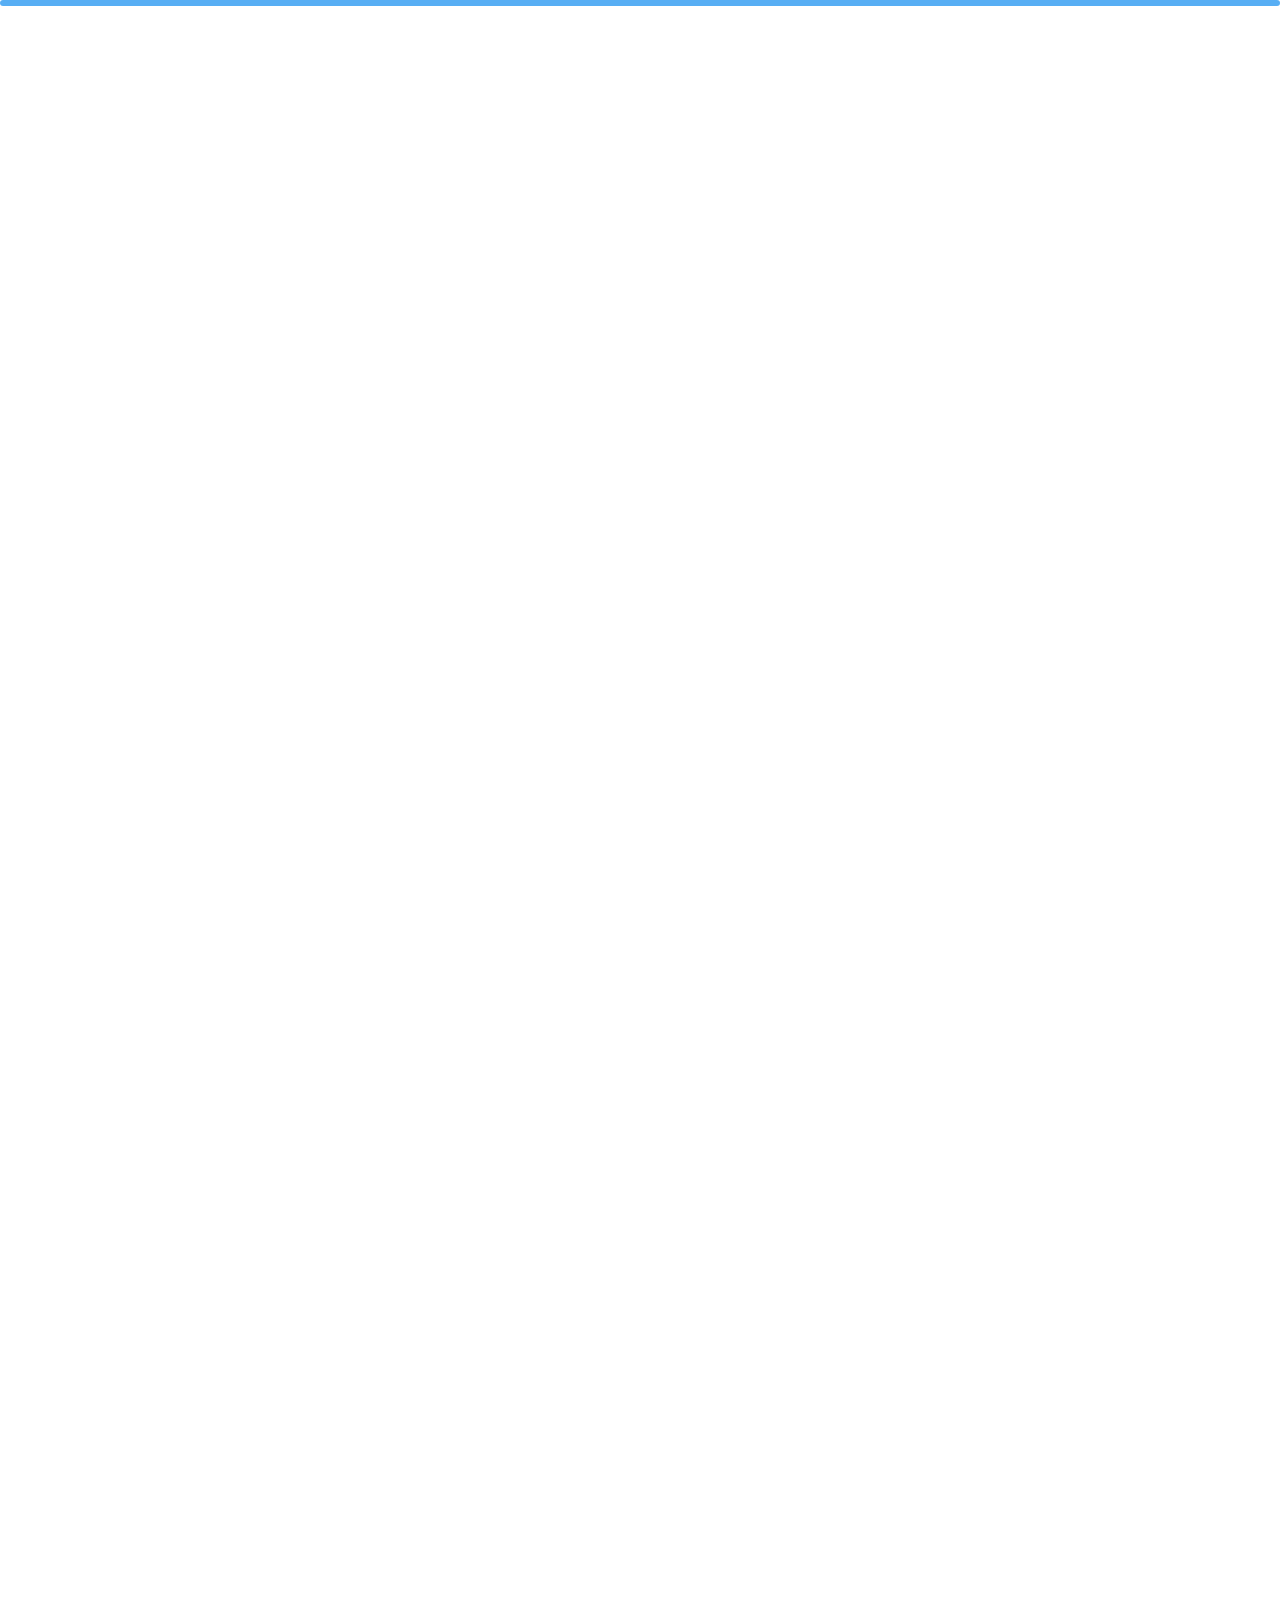
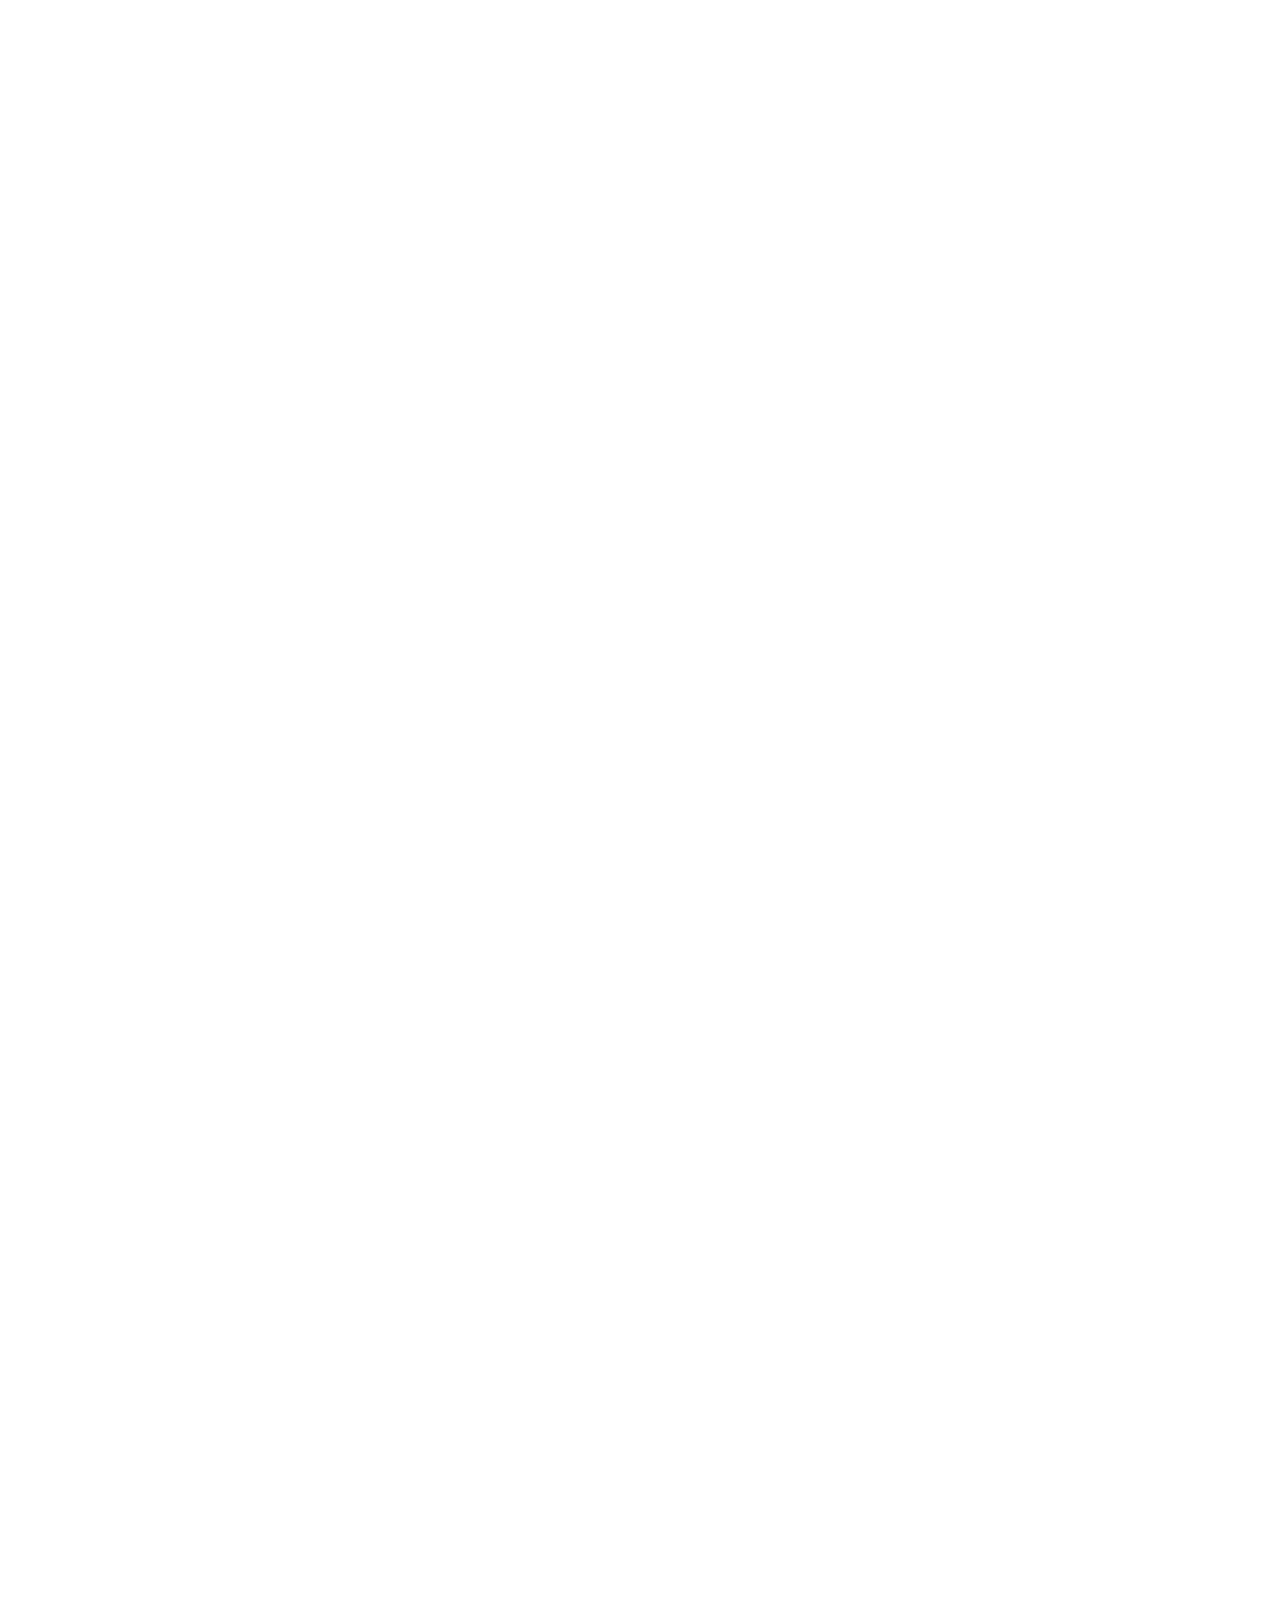
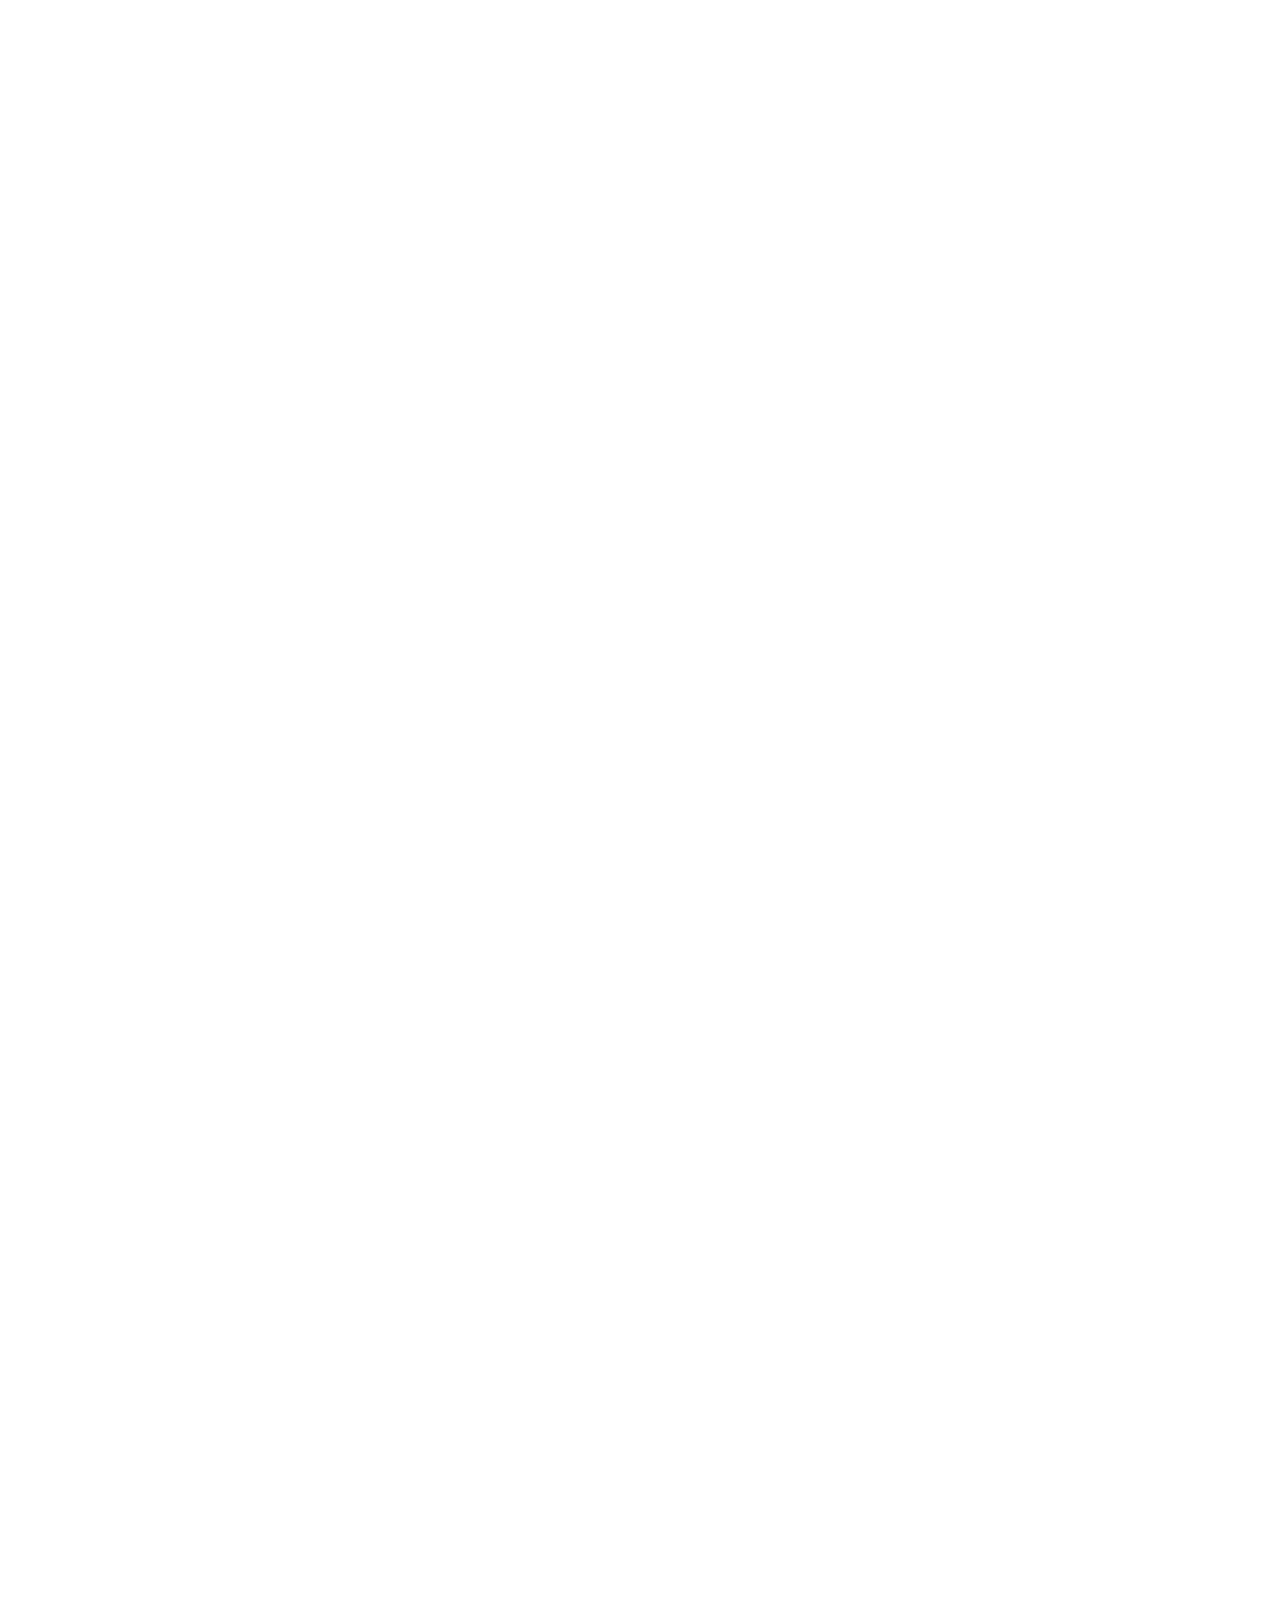
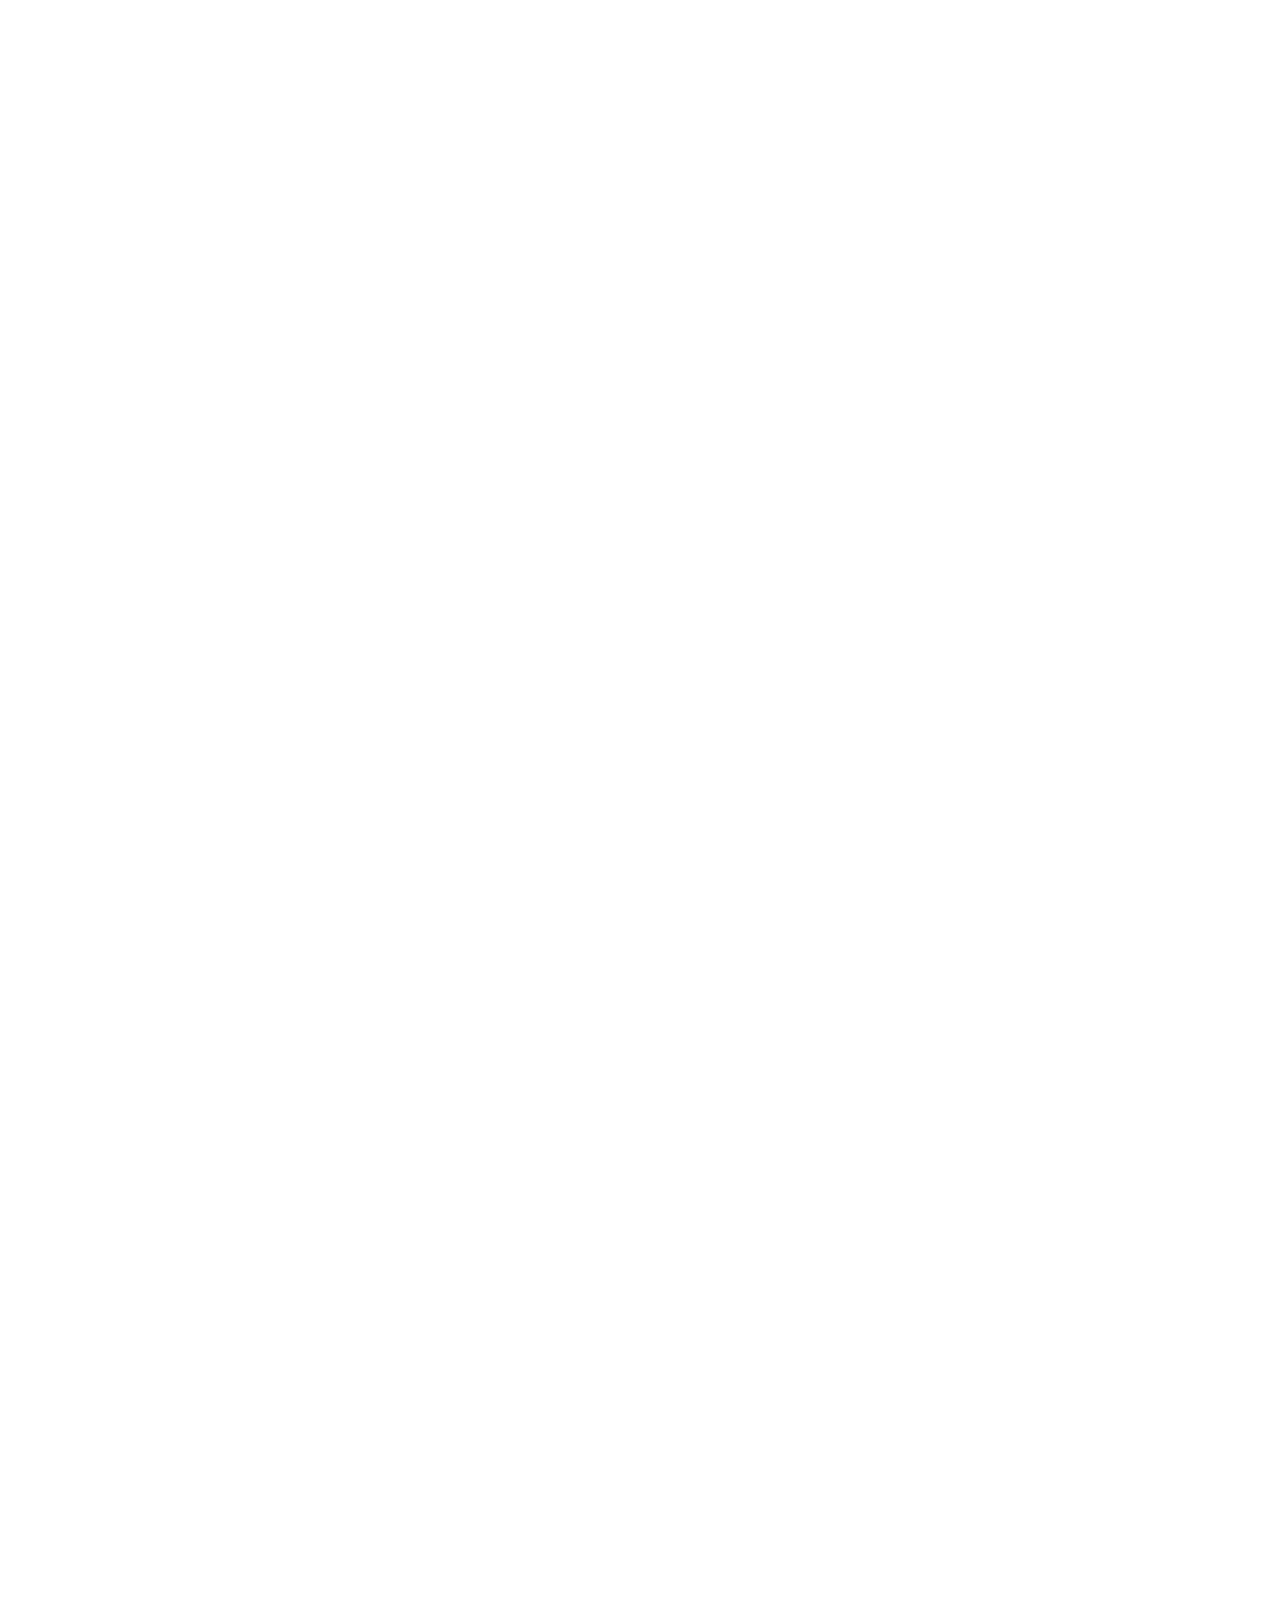
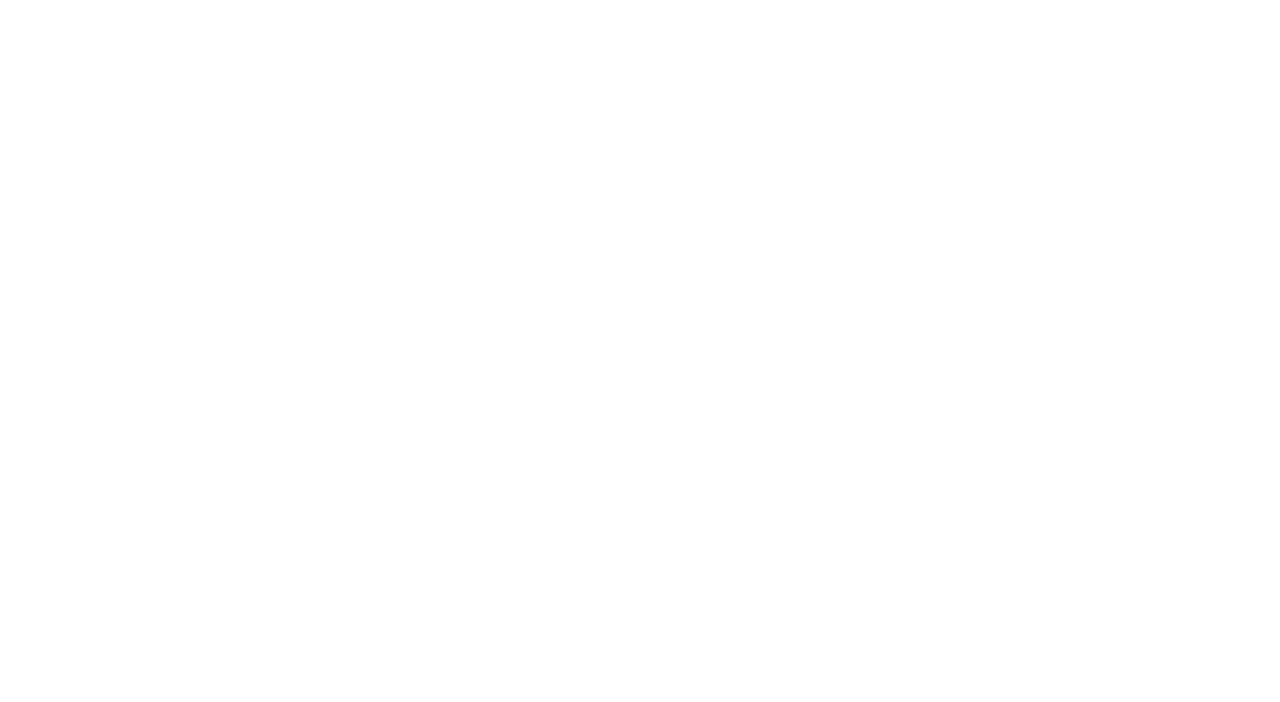
==== index.html @ 4a415828 "Add files via upload" ====
<!DOCTYPE html>
<!-- This site was created in Webflow. https://webflow.com -->
<!-- Last Published: Mon Mar 04 2024 16:14:46 GMT+0000 (Coordinated Universal Time) -->
<html data-wf-domain="website.webflow.io" data-wf-page="649b0710133835ce6dd935f1" data-wf-site="649af44cc894b19720c0cd2c" data-wf-status="1" lang="en">
    <head>
        <meta charset="utf-8"/>
        <title>Lectra Tech</title>
        <meta content="" name="description"/>
        <meta content="Lectra Tech" property="og:title"/>
        <meta content="" property="og:description"/>
        <meta content="" property="og:image"/>
        <meta content="Lectra Tech" property="twitter:title"/>
        <meta content="" property="twitter:description"/>
        <meta content="" property="twitter:image"/>
        <meta property="og:type" content="website"/>
        <meta content="summary_large_image" name="twitter:card"/>
        <meta content="width=device-width, initial-scale=1" name="viewport"/>
        <meta content="Webflow" name="generator"/>
        <link href="style.css" rel="stylesheet" type="text/css"/>
        <script type="text/javascript">
            !function(o, c) {
                var n = c.documentElement
                  , t = " w-mod-";
                n.className += t + "js",
                ("ontouchstart"in o || o.DocumentTouch && c instanceof DocumentTouch) && (n.className += t + "touch")
            }(window, document);
        </script>
        <link href="" rel="shortcut icon" type="image/x-icon"/>
        <link href="" rel="apple-touch-icon"/>
        <style>
            .w-webflow-badge {
                display: none !important;
            }
        </style>
        <script type="text/javascript">
            window.__WEBFLOW_CURRENCY_SETTINGS = {
                "currencyCode": "USD",
                "symbol": "$",
                "decimal": ".",
                "fractionDigits": 2,
                "group": ",",
                "template": "{{wf {\"path\":\"symbol\",\"type\":\"PlainText\"} }} {{wf {\"path\":\"amount\",\"type\":\"CommercePrice\"} }} {{wf {\"path\":\"currencyCode\",\"type\":\"PlainText\"} }}",
                "hideDecimalForWholeNumbers": false
            };
        </script>
    </head>
    <body>
        <div style="opacity:0" class="page-wrapper">
            <div data-w-id="3e4eae5f-c9fd-c051-dc9f-9317b4043bae" data-animation="default" data-collapse="medium" data-duration="400" data-easing="ease" data-easing2="ease" role="banner" class="header-wrapper header-top w-nav">
                <div class="container-default w-container">
                    <div class="header-top-wrapper">
                        <div class="flex-horizontal space-between gap-16px">
                            <div id="w-node-_1ff6c6bf-c8e7-199b-300e-6ebac521486a-b4043bae" class="header-contact-info">
                                <a href="mailto:jack@lectratech.co.uk" class="link color-neutral-600 center w-inline-block">
                                    <div class="inline-block mg-right-8px">
                                        <div class="handyman-icon-font color-accent-1"></div>
                                    </div>
                                    <div class="inline-block">jack@lectratech.co.uk</div>
                                </a>
                                <div class="color-neutral-600">
                                    <div class="inline-block mg-right-8px">
                                        <div class="line-rounded-icon font-size-20px color-accent-1"></div>
                                    </div>
                                    <div class="inline-block">34 Millwood Road, Hounslow, England, TW3 2HH</div>
                                </div>
                            </div>
                            <div id="w-node-_1ff6c6bf-c8e7-199b-300e-6ebac5214877-b4043bae" class="w-layout-hflex social-media-flex">
                                <a href="https://www.facebook.com/" target="_blank" class="social-icon-square w-inline-block">
                                    <div class="social-icon-font"></div>
                                </a>
                                <a href="https://www.instagram.com/" target="_blank" class="social-icon-square w-inline-block">
                                    <div class="social-icon-font"></div>
                                </a>
                               
                                <a href="https://www.youtube.com/" target="_blank" class="social-icon-square w-inline-block">
                                    <div class="social-icon-font"></div>
                                </a>
                            </div>
                        </div>
                    </div>
                    <div class="header-content-wrapper header-top">
                        <div class="header-left-side flex-growth-tablet">
                            <a href="/" class="header-logo-link w-nav-brand">
                                <img src="logo.png" alt="Logo - Handyman X Webflow Template" class="header-logo"/>
                            </a>
                            <nav role="navigation" class="header-nav-menu-wrapper w-nav-menu">
                                <ul role="list" class="header-nav-menu-list">
                                    <li class="header-nav-list-item">
                                        <a href="/" class="header-nav-link w-nav-link">Home</a>
                                    </li>
                                    <li class="header-nav-list-item">
                                        <a href="/about" class="header-nav-link w-nav-link">About</a>
                                    </li>
                                    <li class="header-nav-list-item">
                                        <a href="/services" class="header-nav-link w-nav-link">Services</a>
                                    </li>
                                    <li class="header-nav-list-item">
                                        
                                    </li>
                                    <li class="header-nav-list-item show-in-tablet header-btn">
                                        <a data-w-id="1ff6c6bf-c8e7-199b-300e-6ebac52148fa" href="/contact" class="btn-primary small width-100 w-button">
                                            Get a Quote<span class="line-rounded-icon link-icon-right"></span>
                                        </a>
                                    </li>
                                </ul>
                            </nav>
                            <div class="mg-left-auto-tablet">
                                <div class="mg-right-16px---tablet">
                                    
                                </div>
                            </div>
                        </div>
                        <div class="header-right-side">
                            <div class="hidden-on-tablet">
                                <a href="tel:(123)456-789" class="link color-secondary-1 text-bold w-inline-block">
                                    <div class="inline-block mg-right-8px text-regular">
                                        <div class="line-rounded-icon font-size-24px color-secondary-1"></div>
                                    </div>
                                    <div class="inline-block">
                                        <div>(123) 456 - 789</div>
                                    </div>
                                </a>
                            </div>
                            <div class="hamburger-menu-wrapper w-nav-button">
                                <div class="hamburger-menu-bar top"></div>
                                <div class="hamburger-menu-bar bottom"></div>
                            </div>
                            <div class="hidden-on-tablet">
                                <div class="mg-left-24px">
                                    <a data-w-id="1ff6c6bf-c8e7-199b-300e-6ebac5214947" href="/contact" class="btn-primary small w-button">
                                        Get a Quote<span class="line-rounded-icon link-icon-right"></span>
                                    </a>
                                </div>
                            </div>
                        </div>
                    </div>
                </div>
            </div>
            <section class="section hero v3">
                <div data-w-id="676ea4a6-ec91-297e-1589-e2e84c7a7417" style="opacity:0" class="inner---section big-size inner-section-home-v3">
                    <div class="w-layout-blockcontainer container-default w-container">
                        <div class="z-index-1">
                            <div class="w-layout-vflex flex-vertical">
                                <div class="inner-container _650px">
                                    <div class="inner-container _600px---tablet">
                                        <div class="inner-container _500px---mbl">
                                            <div class="inner-container _600px---tablet">
                                                <div class="inner-container _450px---mbl">
                                                    <div class="inner-container _350px---mbp">
                                                        <h1 class="display-1 color-neutral-100 mg-bottom-26px">Professional and quality services</h1>
                                                    </div>
                                                </div>
                                            </div>
                                            <div class="inner-container _590px _100-tablet">
                                                <p class="color-neutral-100 mg-bottom-40px">
                                                    Sed aliquam dictumst quisque eget non nisl in rhoncus. In a ipsum ut aliquam ac felis consequat. In sit diam porta laoreet. Amet id magna diam diam in egestas. Nulla sagittis <span class="text-no-wrap">pharetra id tristique.</span>
                                                </p>
                                            </div>
                                            <div data-w-id="55e7bd44-a403-0a72-3a1f-20da4bb2a5b2" style="-webkit-transform:translate3d(0, 10%, 0) scale3d(1, 1, 1) rotateX(0) rotateY(0) rotateZ(0) skew(0, 0);-moz-transform:translate3d(0, 10%, 0) scale3d(1, 1, 1) rotateX(0) rotateY(0) rotateZ(0) skew(0, 0);-ms-transform:translate3d(0, 10%, 0) scale3d(1, 1, 1) rotateX(0) rotateY(0) rotateZ(0) skew(0, 0);transform:translate3d(0, 10%, 0) scale3d(1, 1, 1) rotateX(0) rotateY(0) rotateZ(0) skew(0, 0);opacity:0" class="buttons-row">
                                                <a data-w-id="55e7bd44-a403-0a72-3a1f-20da4bb2a5b3" href="/contact" class="btn-primary button-row w-button">
                                                    Get a quote<span class="line-rounded-icon link-icon-right"></span>
                                                </a>
                                                <a href="/about" class="btn-secondary bg-white w-button">More about us</a>
                                            </div>
                                        </div>
                                    </div>
                                </div>
                            </div>
                        </div>
                    </div>
                    <div class="inner---bg-section">
                        <div data-w-id="676ea4a6-ec91-297e-1589-e2e84c7a7419" style="-webkit-transform:translate3d(0, 0, 0) scale3d(1.5, 1.5, 1.001) rotateX(0) rotateY(0) rotateZ(0) skew(0, 0);-moz-transform:translate3d(0, 0, 0) scale3d(1.5, 1.5, 1.001) rotateX(0) rotateY(0) rotateZ(0) skew(0, 0);-ms-transform:translate3d(0, 0, 0) scale3d(1.5, 1.5, 1.001) rotateX(0) rotateY(0) rotateZ(0) skew(0, 0);transform:translate3d(0, 0, 0) scale3d(1.5, 1.5, 1.001) rotateX(0) rotateY(0) rotateZ(0) skew(0, 0);transform-style:preserve-3d;opacity:0" class="position-relative _w-h-100">
                            <img src="https://cdn.prod.website-files.com/649af44cc894b19720c0cd2c/64a31a023010b55b404a3fec_bg-hero-home-v3-handyman-x-webflow-template.jpg" alt="Professional And Quality Services - Handyman X Webflow Template" sizes="(max-width: 1439px) 100vw, 1395px" srcset="https://assets-global.website-files.com/649af44cc894b19720c0cd2c/64a31a023010b55b404a3fec_bg-hero-home-v3-handyman-x-webflow-template-p-500.jpg 500w, https://assets-global.website-files.com/649af44cc894b19720c0cd2c/64a31a023010b55b404a3fec_bg-hero-home-v3-handyman-x-webflow-template-p-800.jpg 800w, https://assets-global.website-files.com/649af44cc894b19720c0cd2c/64a31a023010b55b404a3fec_bg-hero-home-v3-handyman-x-webflow-template-p-1080.jpg 1080w, https://assets-global.website-files.com/649af44cc894b19720c0cd2c/64a31a023010b55b404a3fec_bg-hero-home-v3-handyman-x-webflow-template-p-1600.jpg 1600w, https://assets-global.website-files.com/649af44cc894b19720c0cd2c/64a31a023010b55b404a3fec_bg-hero-home-v3-handyman-x-webflow-template.jpg 2788w" class="fit-cover _w-h-100"/>
                            <div class="inner---section-bg-shadow black v1"></div>
                        </div>
                    </div>
                </div>
                <div class="w-layout-blockcontainer container-default w-container">
                    <div class="pd-left-right-24px pd-left---right-0---tablet">
                        <div data-w-id="9c3d941f-73f0-2988-b2e3-f53740d06efb" style="opacity:0" class="card home-v3-stat-card">
                            <div class="w-layout-grid grid-4-columns hero-v3-stat">
                                <div id="w-node-d26e4499-71d1-69c0-73a8-4a9d5718ed99-6dd935f1" class="w-layout-vflex flex-vertical center text-center">
                                    <div class="display-3 mg-bottom-4px">800</div>
                                    <div class="text-200">Satisfied Customer</div>
                                </div>
                                <div id="w-node-_8f583878-7e22-1a0c-91cf-81e538b69399-6dd935f1" class="w-layout-vflex flex-vertical center text-center">
                                    <div class="display-3 mg-bottom-4px">1.2 K</div>
                                    <div class="text-200">Completed Projects</div>
                                </div>
                                <div id="w-node-_01fb06e5-a053-3816-5816-2a066f0ed72f-6dd935f1" class="w-layout-vflex flex-vertical center text-center">
                                    <div class="display-3 mg-bottom-4px">1.4 K</div>
                                    <div class="text-200">Happy customers</div>
                                </div>
                                <div id="w-node-_9ee1fa79-79df-4df0-dfb9-d89749050351-6dd935f1" class="w-layout-vflex flex-vertical center text-center">
                                    <div class="display-3 mg-bottom-4px">800</div>
                                    <div class="text-200">Completed Projects</div>
                                </div>
                            </div>
                        </div>
                    </div>
                </div>
            </section>
            <section class="section pd-bottom-0px">
                <div class="w-layout-blockcontainer container-default w-container">
                    <div>
                        <div data-w-id="eca40ed5-d3f5-77ca-21b1-17170f02b4d8" style="-webkit-transform:translate3d(0, 10%, 0) scale3d(1, 1, 1) rotateX(0) rotateY(0) rotateZ(0) skew(0, 0);-moz-transform:translate3d(0, 10%, 0) scale3d(1, 1, 1) rotateX(0) rotateY(0) rotateZ(0) skew(0, 0);-ms-transform:translate3d(0, 10%, 0) scale3d(1, 1, 1) rotateX(0) rotateY(0) rotateZ(0) skew(0, 0);transform:translate3d(0, 10%, 0) scale3d(1, 1, 1) rotateX(0) rotateY(0) rotateZ(0) skew(0, 0);opacity:0" class="mg-bottom-32px mg-bottom-32px---mbl">
                            <div class="w-layout-hflex flex-horizontal space-between center---tablet">
                                <div class="inner-container _490px">
                                    <div class="inner-container _400px---mbl">
                                        <div class="mg-bottom-8px">
                                            <div class="badge-primary light small bold">About</div>
                                        </div>
                                        <h2 class="heading-h2-size extra-bold mg-bottom-0">
                                            We’ve been working in the industry for <span class="text-no-wrap">20 years</span>
                                        </h2>
                                    </div>
                                </div>
                                <a data-w-id="2f2349de-ef19-4024-af07-6c0770ab8e11" href="/about" class="btn-secondary align-self-bottom center---tablet w-button">
                                    About us<span class="line-rounded-icon link-icon-right"></span>
                                </a>
                            </div>
                        </div>
                        <div id="w-node-_2dcc60f8-8d7e-ac7c-3148-535f0de71c95-6dd935f1" class="w-layout-layout grid-gallery wf-layout-layout">
                            <div id="w-node-_2dcc60f8-8d7e-ac7c-3148-535f0de71c96-6dd935f1" class="w-layout-cell">
                                <div data-w-id="dd29b2c4-53e7-b8a7-e651-f53b8088bec7" style="-webkit-transform:translate3d(0, 10%, 0) scale3d(1, 1, 1) rotateX(0) rotateY(0) rotateZ(0) skew(0, 0);-moz-transform:translate3d(0, 10%, 0) scale3d(1, 1, 1) rotateX(0) rotateY(0) rotateZ(0) skew(0, 0);-ms-transform:translate3d(0, 10%, 0) scale3d(1, 1, 1) rotateX(0) rotateY(0) rotateZ(0) skew(0, 0);transform:translate3d(0, 10%, 0) scale3d(1, 1, 1) rotateX(0) rotateY(0) rotateZ(0) skew(0, 0);opacity:0" class="figure _w-h-100">
                                    <img src="https://cdn.prod.website-files.com/649af44cc894b19720c0cd2c/64a3245016d66278ef3844d6_about-gallery-photo-one-handyman-x-webflow-template.jpg" alt="About Gallery Photo One - Handyman X Webflow Template" sizes="(max-width: 479px) 92vw, (max-width: 767px) 94vw, (max-width: 1439px) 95vw, 1220px" srcset="https://assets-global.website-files.com/649af44cc894b19720c0cd2c/64a3245016d66278ef3844d6_about-gallery-photo-one-handyman-x-webflow-template-p-500.jpg 500w, https://assets-global.website-files.com/649af44cc894b19720c0cd2c/64a3245016d66278ef3844d6_about-gallery-photo-one-handyman-x-webflow-template.jpg 768w" class="fit-cover _w-h-100"/>
                                </div>
                            </div>
                            <div id="w-node-_2dcc60f8-8d7e-ac7c-3148-535f0de71c97-6dd935f1" class="w-layout-cell">
                                <div data-w-id="fc7cd7f2-fadf-71e3-c52f-8980353947f1" style="-webkit-transform:translate3d(0, 10%, 0) scale3d(1, 1, 1) rotateX(0) rotateY(0) rotateZ(0) skew(0, 0);-moz-transform:translate3d(0, 10%, 0) scale3d(1, 1, 1) rotateX(0) rotateY(0) rotateZ(0) skew(0, 0);-ms-transform:translate3d(0, 10%, 0) scale3d(1, 1, 1) rotateX(0) rotateY(0) rotateZ(0) skew(0, 0);transform:translate3d(0, 10%, 0) scale3d(1, 1, 1) rotateX(0) rotateY(0) rotateZ(0) skew(0, 0);opacity:0" class="figure _w-h-100">
                                    <img src="https://cdn.prod.website-files.com/649af44cc894b19720c0cd2c/64a3244eec34da877fe8c6a0_about-gallery-photo-two-handyman-x-webflow-template.jpg" alt="About Gallery Photo Two - Handyman X Webflow Template" sizes="(max-width: 479px) 92vw, (max-width: 767px) 94vw, (max-width: 1439px) 95vw, 1220px" srcset="https://assets-global.website-files.com/649af44cc894b19720c0cd2c/64a3244eec34da877fe8c6a0_about-gallery-photo-two-handyman-x-webflow-template-p-500.jpg 500w, https://assets-global.website-files.com/649af44cc894b19720c0cd2c/64a3244eec34da877fe8c6a0_about-gallery-photo-two-handyman-x-webflow-template.jpg 764w" class="fit-cover _w-h-100"/>
                                </div>
                            </div>
                            <div id="w-node-_43f400a6-dbf0-4112-399a-9bd4bfdc4f0c-6dd935f1" class="w-layout-cell">
                                <div data-w-id="728aad0b-ba39-6b7a-9992-14ccd3e8bbc3" style="-webkit-transform:translate3d(0, 10%, 0) scale3d(1, 1, 1) rotateX(0) rotateY(0) rotateZ(0) skew(0, 0);-moz-transform:translate3d(0, 10%, 0) scale3d(1, 1, 1) rotateX(0) rotateY(0) rotateZ(0) skew(0, 0);-ms-transform:translate3d(0, 10%, 0) scale3d(1, 1, 1) rotateX(0) rotateY(0) rotateZ(0) skew(0, 0);transform:translate3d(0, 10%, 0) scale3d(1, 1, 1) rotateX(0) rotateY(0) rotateZ(0) skew(0, 0);opacity:0" class="figure _w-h-100">
                                    <img src="https://cdn.prod.website-files.com/649af44cc894b19720c0cd2c/64a3244d20b5be3fa2c4afa6_about-gallery-photo-three-handyman-x-webflow-template.jpg" alt="About Gallery Photo Three - Handyman X Webflow Template" sizes="(max-width: 479px) 92vw, (max-width: 767px) 94vw, (max-width: 1439px) 95vw, 1220px" srcset="https://assets-global.website-files.com/649af44cc894b19720c0cd2c/64a3244d20b5be3fa2c4afa6_about-gallery-photo-three-handyman-x-webflow-template-p-500.jpg 500w, https://assets-global.website-files.com/649af44cc894b19720c0cd2c/64a3244d20b5be3fa2c4afa6_about-gallery-photo-three-handyman-x-webflow-template.jpg 764w" class="fit-cover _w-h-100"/>
                                </div>
                            </div>
                            <div id="w-node-_3d081ca7-9bb4-869e-4ac9-f77e5f8aaa23-6dd935f1" class="w-layout-cell">
                                <div data-w-id="5654d255-1116-60a4-aa53-d4b06d5cc52f" style="-webkit-transform:translate3d(0, 10%, 0) scale3d(1, 1, 1) rotateX(0) rotateY(0) rotateZ(0) skew(0, 0);-moz-transform:translate3d(0, 10%, 0) scale3d(1, 1, 1) rotateX(0) rotateY(0) rotateZ(0) skew(0, 0);-ms-transform:translate3d(0, 10%, 0) scale3d(1, 1, 1) rotateX(0) rotateY(0) rotateZ(0) skew(0, 0);transform:translate3d(0, 10%, 0) scale3d(1, 1, 1) rotateX(0) rotateY(0) rotateZ(0) skew(0, 0);opacity:0" class="figure _w-h-100">
                                    <img src="https://cdn.prod.website-files.com/649af44cc894b19720c0cd2c/64a3244ec3db4817b70a3667_about-gallery-photo-four-handyman-x-webflow-template.jpg" alt="About Gallery Photo Four - Handyman X Webflow Template" sizes="(max-width: 479px) 92vw, (max-width: 767px) 94vw, (max-width: 1439px) 95vw, 1220px" srcset="https://assets-global.website-files.com/649af44cc894b19720c0cd2c/64a3244ec3db4817b70a3667_about-gallery-photo-four-handyman-x-webflow-template-p-500.jpg 500w, https://assets-global.website-files.com/649af44cc894b19720c0cd2c/64a3244ec3db4817b70a3667_about-gallery-photo-four-handyman-x-webflow-template-p-800.jpg 800w, https://assets-global.website-files.com/649af44cc894b19720c0cd2c/64a3244ec3db4817b70a3667_about-gallery-photo-four-handyman-x-webflow-template-p-1080.jpg 1080w, https://assets-global.website-files.com/649af44cc894b19720c0cd2c/64a3244ec3db4817b70a3667_about-gallery-photo-four-handyman-x-webflow-template.jpg 1588w" class="fit-cover _w-h-100"/>
                                </div>
                            </div>
                        </div>
                    </div>
                </div>
            </section>
            <section class="section overflow-hidden">
                <div class="w-layout-blockcontainer container-default w-container">
                    <div class="z-index-1">
                        <div data-w-id="182455e5-31dc-27f3-c888-92f8ad1d4f1a" style="-webkit-transform:translate3d(0, 10%, 0) scale3d(1, 1, 1) rotateX(0) rotateY(0) rotateZ(0) skew(0, 0);-moz-transform:translate3d(0, 10%, 0) scale3d(1, 1, 1) rotateX(0) rotateY(0) rotateZ(0) skew(0, 0);-ms-transform:translate3d(0, 10%, 0) scale3d(1, 1, 1) rotateX(0) rotateY(0) rotateZ(0) skew(0, 0);transform:translate3d(0, 10%, 0) scale3d(1, 1, 1) rotateX(0) rotateY(0) rotateZ(0) skew(0, 0);opacity:0" class="mg-bottom-26px mg-bottom-26px---mbl">
                            <div>
                                <div class="w-layout-hflex flex-horizontal space-between center---tablet">
                                    <div class="inner-container _554px">
                                        <div class="inner-container _500px---tablet">
                                            <div class="inner-container _400px---mbl center">
                                                <div class="inner-container _350px---mbl center">
                                                    <div class="mg-bottom-8px">
                                                        <div class="badge-primary light small bold">Our process</div>
                                                    </div>
                                                    <h2 class="heading-h2-size extra-bold mg-bottom-0">
                                                        Our process is as simple as just picking <span class="text-no-wrap">the phone</span>
                                                    </h2>
                                                </div>
                                            </div>
                                        </div>
                                    </div>
                                    <a data-w-id="14245612-324b-d2a9-2e46-999ec146b263" href="/contact-pages/contact-v1" class="btn-primary align-self-bottom center---tablet w-button">
                                        Get a quote<span class="line-rounded-icon link-icon-right"></span>
                                    </a>
                                </div>
                            </div>
                        </div>
                    </div>
                </div>
                <div class="position-relative">
                    <div class="w-layout-blockcontainer container-default z-index-1 w-container">
                        <div>
                            <div data-w-id="71bd65d7-6720-f28c-1d67-1826d7f5ae80" style="-webkit-transform:translate3d(0, 10%, 0) scale3d(1, 1, 1) rotateX(0) rotateY(0) rotateZ(0) skew(0, 0);-moz-transform:translate3d(0, 10%, 0) scale3d(1, 1, 1) rotateX(0) rotateY(0) rotateZ(0) skew(0, 0);-ms-transform:translate3d(0, 10%, 0) scale3d(1, 1, 1) rotateX(0) rotateY(0) rotateZ(0) skew(0, 0);transform:translate3d(0, 10%, 0) scale3d(1, 1, 1) rotateX(0) rotateY(0) rotateZ(0) skew(0, 0);opacity:0" class="w-layout-grid grid-3-columns">
                                <div id="w-node-_54f59ad7-80d2-3c6f-d68a-9f0e0e24a11a-6dd935f1" class="card icon-top-card-v2">
                                    <div class="pd-36px---34px">
                                        <div class="mg-bottom-24px">
                                            <img src="https://cdn.prod.website-files.com/649af44cc894b19720c0cd2c/64a327c51ca1779b065b64b1_get-in-touch-icon-handyman-x-webflow-template.svg" alt="Get In Touch Icon - Handyman X Webflow Template" class="image-size _86px"/>
                                        </div>
                                        <h3 class="heading-h3-size mg-bottom-4px">
                                            Get in touch <span class="text-no-wrap">with us</span>
                                        </h3>
                                        <div class="inner-container _500px---tablet center">
                                            <p class="mg-bottom-0">
                                                Proin et convallis tincidunt tincidunt. Viverra ut ullamcorp faucibus dictum. Integer in <span class="text-no-wrap">egestas volutpat.</span>
                                            </p>
                                        </div>
                                    </div>
                                </div>
                                <div id="w-node-_4e6d189c-0385-1d83-09be-a68b039a867d-6dd935f1" class="card icon-top-card-v2">
                                    <div class="pd-36px---34px">
                                        <div class="mg-bottom-24px">
                                            <img src="https://cdn.prod.website-files.com/649af44cc894b19720c0cd2c/64a327c557fd12c08b01184e_arrive-in-1hr-icon-handyman-x-webflow-template.svg" alt="We Arrive Within 1hr Icon - Handyman X Webflow Template" class="image-size _86px"/>
                                        </div>
                                        <h3 class="heading-h3-size mg-bottom-4px">
                                            We arrive within <span class="text-no-wrap">1 Hour</span>
                                        </h3>
                                        <div class="inner-container _500px---tablet center">
                                            <p class="mg-bottom-0">
                                                Proin et convallis tincidunt tincidunt. Viverra ut ullamcorp faucibus dictum. Integer in <span class="text-no-wrap">egestas volutpat.</span>
                                            </p>
                                        </div>
                                    </div>
                                </div>
                                <div id="w-node-_2d8d4388-cbaa-c0f5-178c-7bb1bcce59a8-6dd935f1" class="card icon-top-card-v2 last">
                                    <div class="pd-36px---34px">
                                        <div class="mg-bottom-24px">
                                            <img src="https://cdn.prod.website-files.com/649af44cc894b19720c0cd2c/64a327c5b7840d452f5663cf_solve-your-problem-icon-handyman-x-webflow-template.svg" alt="We Solve Your Problem Icon - Handyman X Webflow Template" class="image-size _86px"/>
                                        </div>
                                        <h3 class="heading-h3-size mg-bottom-4px">
                                            We solve <span class="text-no-wrap">your problem</span>
                                        </h3>
                                        <div class="inner-container _500px---tablet center">
                                            <p class="mg-bottom-0">
                                                Proin et convallis tincidunt tincidunt. Viverra ut ullamcorp faucibus dictum. Integer in <span class="text-no-wrap">egestas volutpat.</span>
                                            </p>
                                        </div>
                                    </div>
                                </div>
                            </div>
                        </div>
                    </div>
                    <div class="shape-wrapper our-process-shape-wrapper">
                        <img src="https://cdn.prod.website-files.com/649af44cc894b19720c0cd2c/64a327c516d66278ef3ce977_shape-v13-handyman-x-webflow-template.svg" alt="" style="opacity:0" data-w-id="7ee5f11b-def7-8fdf-c269-144629956fd2" class="shape our-process-shape"/>
                    </div>
                </div>
            </section>
            <section class="section pd-0px">
                <div class="inner---section big-size inner-section-services">
                    <div class="half-bg-top half-bg-why-us">
                        <div class="bg-floating why-us"></div>
                    </div>
                    <div class="w-layout-blockcontainer container-default w-container">
                        <div>
                            <div data-w-id="ace70873-e56f-b922-0ce2-7487d47b35c5" style="-webkit-transform:translate3d(0, 10%, 0) scale3d(1, 1, 1) rotateX(0) rotateY(0) rotateZ(0) skew(0, 0);-moz-transform:translate3d(0, 10%, 0) scale3d(1, 1, 1) rotateX(0) rotateY(0) rotateZ(0) skew(0, 0);-ms-transform:translate3d(0, 10%, 0) scale3d(1, 1, 1) rotateX(0) rotateY(0) rotateZ(0) skew(0, 0);transform:translate3d(0, 10%, 0) scale3d(1, 1, 1) rotateX(0) rotateY(0) rotateZ(0) skew(0, 0);opacity:0" class="mg-bottom-40px">
                                <div class="w-layout-vflex flex-vertical center text-center">
                                    <div class="mg-bottom-8px">
                                        <div class="badge-primary small bold">Why us?</div>
                                    </div>
                                    <div class="inner-container _402px center">
                                        <div class="inner-container _350px---tablet center">
                                            <div class="inner-container _250px---mbl">
                                                <h2 class="heading-h2-size extra-bold mg-bottom-4px">
                                                    Explore our wide range <span class="text-no-wrap">of services</span>
                                                </h2>
                                            </div>
                                        </div>
                                    </div>
                                    <div class="inner-container _504px center">
                                        <div class="inner-container _450px---mbl">
                                            <p class="mg-bottom-0">
                                                Lorem ipsum dolor sit amet, consectetur adipiscing elit ut elit tellus luctus nec ullamcorper <span class="text-no-wrap">mattis pulvinar.</span>
                                            </p>
                                        </div>
                                    </div>
                                </div>
                            </div>
                            <div data-w-id="ace70873-e56f-b922-0ce2-7487d47b35d1" style="-webkit-transform:translate3d(0, 10%, 0) scale3d(1, 1, 1) rotateX(0) rotateY(0) rotateZ(0) skew(0, 0);-moz-transform:translate3d(0, 10%, 0) scale3d(1, 1, 1) rotateX(0) rotateY(0) rotateZ(0) skew(0, 0);-ms-transform:translate3d(0, 10%, 0) scale3d(1, 1, 1) rotateX(0) rotateY(0) rotateZ(0) skew(0, 0);transform:translate3d(0, 10%, 0) scale3d(1, 1, 1) rotateX(0) rotateY(0) rotateZ(0) skew(0, 0);opacity:0" data-current="Electrical repairs" data-easing="ease" data-duration-in="300" data-duration-out="100" class="tabs-wrapper tabs-left w-tabs">
                                <div id="w-node-ace70873-e56f-b922-0ce2-7487d47b35d2-6dd935f1" class="tabs-menu tabs-vertical v1 w-tab-menu">
                                    <a data-w-tab="Electrical repairs" data-w-id="ace70873-e56f-b922-0ce2-7487d47b35d3" class="tab-left-icon w-inline-block w-tab-link w--current">
                                        <div class="mg-right-16px">
                                            <div class="flex-vertical center">
                                                <img alt="Electrical Repairs Icon - Handyman X Webflow Template" src="https://cdn.prod.website-files.com/649af44cc894b19720c0cd2c/64a32f985045c7ef1faff2b7_electrical-repairs-icon-handyman-x-webflow-template.svg" class="image-size"/>
                                                <div class="tab-status-wrapper">
                                                    <div style="display:none;opacity:0" class="tab-active"></div>
                                                </div>
                                            </div>
                                        </div>
                                        <div>Electrical repairs</div>
                                    </a>
                                    <a data-w-tab="Lighting installation" data-w-id="ace70873-e56f-b922-0ce2-7487d47b35db" class="tab-left-icon w-inline-block w-tab-link">
                                        <div class="mg-right-16px">
                                            <div class="flex-vertical center">
                                                <img alt="Lighting Installation Icon - Handyman X Webflow Template" src="https://cdn.prod.website-files.com/649af44cc894b19720c0cd2c/64a32f92139aedee1c7f20bb_lighting-installation-icon-handyman-x-webflow-template.svg" class="image-size"/>
                                                <div class="tab-status-wrapper">
                                                    <div style="display:none;opacity:0" class="tab-active"></div>
                                                </div>
                                            </div>
                                        </div>
                                        <div>Lighting installation</div>
                                    </a>
                                    <a data-w-tab="Electrical maintenance" data-w-id="ace70873-e56f-b922-0ce2-7487d47b35e3" class="tab-left-icon w-inline-block w-tab-link">
                                        <div class="mg-right-16px">
                                            <div class="flex-vertical center">
                                                <img alt="Electrical Maintenance Icon - Handyman X Webflow Template" src="https://cdn.prod.website-files.com/649af44cc894b19720c0cd2c/64a32f967457503c5bd8dfb5_electrical-maintenance-icon-handyman-x-webflow-template.svg" class="image-size"/>
                                                <div class="tab-status-wrapper">
                                                    <div style="display:none;opacity:0" class="tab-active"></div>
                                                </div>
                                            </div>
                                        </div>
                                        <div>Electrical maintenance</div>
                                    </a>
                                    <a data-w-tab="Wiring and rewiring" data-w-id="ace70873-e56f-b922-0ce2-7487d47b35eb" class="tab-left-icon w-inline-block w-tab-link">
                                        <div class="mg-right-16px">
                                            <div class="flex-vertical center">
                                                <img alt="Wiring And Rewiring Icon - Handyman X Webflow Template" src="https://cdn.prod.website-files.com/649af44cc894b19720c0cd2c/64a32f9420b5be3fa2d403d1_wiring-and-rewiring-icon-handyman-x-webflow-template.svg" class="image-size"/>
                                                <div class="tab-status-wrapper">
                                                    <div style="display:none;opacity:0" class="tab-active"></div>
                                                </div>
                                            </div>
                                        </div>
                                        <div>Wiring and rewiring</div>
                                    </a>
                                    <a data-w-tab="Safety inspections" data-w-id="ace70873-e56f-b922-0ce2-7487d47b35f3" class="tab-left-icon w-inline-block w-tab-link">
                                        <div class="mg-right-16px">
                                            <div class="flex-vertical center">
                                                <img alt="Safety Inspections Icon - Handyman X Webflow Template" src="https://cdn.prod.website-files.com/649af44cc894b19720c0cd2c/64a32f92327e8b6c0422ec45_safety-inspections-icon-handyman-x-webflow-template.svg" class="image-size"/>
                                                <div class="tab-status-wrapper">
                                                    <div style="display:none;opacity:0" class="tab-active"></div>
                                                </div>
                                            </div>
                                        </div>
                                        <div>Safety inspections</div>
                                    </a>
                                    <a data-w-tab="Home automation" data-w-id="ace70873-e56f-b922-0ce2-7487d47b35fb" class="tab-left-icon last w-inline-block w-tab-link">
                                        <div class="mg-right-16px">
                                            <div class="flex-vertical center">
                                                <img alt="Home Automation Icon - Handyman X Webflow Template" src="https://cdn.prod.website-files.com/649af44cc894b19720c0cd2c/64a32f92b7840d452f60f6de_home-automation-icon-handyman-x-webflow-template.svg" class="image-size"/>
                                                <div class="tab-status-wrapper">
                                                    <div style="display:none;opacity:0" class="tab-active"></div>
                                                </div>
                                            </div>
                                        </div>
                                        <div>Home automation</div>
                                    </a>
                                </div>
                                <div class="tabs-content divider-left w-tab-content">
                                    <div data-w-tab="Electrical repairs" class="w-tab-pane w--tab-active">
                                        <div class="card card-tab">
                                            <div class="w-layout-grid grid-2-columns tab-grid-2-col">
                                                <div id="w-node-_37151083-0b18-c0c1-5841-42fc2cdb6bc0-6dd935f1" class="inner-container _404px _100-mbl">
                                                    <div id="w-node-ace70873-e56f-b922-0ce2-7487d47b360a-6dd935f1" class="figure">
                                                        <img sizes="(max-width: 479px) 94vw, (max-width: 767px) 86vw, (max-width: 991px) 227px, 68.640625px" srcset="https://assets-global.website-files.com/649af44cc894b19720c0cd2c/64a335cf0f9c1a00823594ff_electrical-repairs-image-handyman-x-webflow-template-p-500.jpg 500w, https://assets-global.website-files.com/649af44cc894b19720c0cd2c/64a335cf0f9c1a00823594ff_electrical-repairs-image-handyman-x-webflow-template.jpg 808w" src="https://cdn.prod.website-files.com/649af44cc894b19720c0cd2c/64a335cf0f9c1a00823594ff_electrical-repairs-image-handyman-x-webflow-template.jpg" alt="Electrical Installation Image - Handyman X Webflow Template" class="card-image tab-image"/>
                                                    </div>
                                                </div>
                                                <div id="w-node-ace70873-e56f-b922-0ce2-7487d47b360c-6dd935f1" class="inner-container _550px---mbl">
                                                    <h3 class="heading-h4-size mg-bottom-8px">Electrical installation</h3>
                                                    <div class="inner-container _348px _100-tablet">
                                                        <p class="mg-bottom-24px">
                                                            Placerat non id nullam arcu nulla. Gravida sed neque ut in aliquam iaculis. Tellus id sollicitudin sit eget. Consequat neque felis nisi tempus eu tincidunt tortor cras. Sapien <span class="text-no-wrap">ut morbi.</span>
                                                        </p>
                                                    </div>
                                                    <a data-w-id="ace70873-e56f-b922-0ce2-7487d47b3612" href="/services" class="text-decoration-none w-inline-block">
                                                        <div class="card-link-wrapper">
                                                            <div>
                                                                <div>Learn more</div>
                                                            </div>
                                                            <div class="line-rounded-icon card-arrow"></div>
                                                        </div>
                                                    </a>
                                                </div>
                                            </div>
                                        </div>
                                    </div>
                                    <div data-w-tab="Lighting installation" class="w-tab-pane">
                                        <div class="card card-tab">
                                            <div class="w-layout-grid grid-2-columns tab-grid-2-col">
                                                <div id="w-node-_3271bd72-08d2-2e27-85f5-1a62bbe789a3-6dd935f1" class="inner-container _404px _100-mbl">
                                                    <div id="w-node-_3271bd72-08d2-2e27-85f5-1a62bbe789a4-6dd935f1" class="figure">
                                                        <img sizes="(max-width: 479px) 94vw, (max-width: 767px) 86vw, (max-width: 991px) 227px, 68.640625px" srcset="https://assets-global.website-files.com/649af44cc894b19720c0cd2c/64a335cf0f9c1a00823594ff_electrical-repairs-image-handyman-x-webflow-template-p-500.jpg 500w, https://assets-global.website-files.com/649af44cc894b19720c0cd2c/64a335cf0f9c1a00823594ff_electrical-repairs-image-handyman-x-webflow-template.jpg 808w" src="https://cdn.prod.website-files.com/649af44cc894b19720c0cd2c/64a335cf0f9c1a00823594ff_electrical-repairs-image-handyman-x-webflow-template.jpg" alt="Electrical Installation Image - Handyman X Webflow Template" class="card-image tab-image"/>
                                                    </div>
                                                </div>
                                                <div id="w-node-_3271bd72-08d2-2e27-85f5-1a62bbe789a6-6dd935f1" class="inner-container _550px---mbl">
                                                    <h3 class="heading-h4-size mg-bottom-8px">Lighting installation</h3>
                                                    <div class="inner-container _348px _100-tablet">
                                                        <p class="mg-bottom-24px">
                                                            Placerat non id nullam arcu nulla. Gravida sed neque ut in aliquam iaculis. Tellus id sollicitudin sit eget. Consequat neque felis nisi tempus eu tincidunt tortor cras. Sapien <span class="text-no-wrap">ut morbi.</span>
                                                        </p>
                                                    </div>
                                                    <a data-w-id="3271bd72-08d2-2e27-85f5-1a62bbe789ae" href="/services" class="text-decoration-none w-inline-block">
                                                        <div class="card-link-wrapper">
                                                            <div>
                                                                <div>Learn more</div>
                                                            </div>
                                                            <div class="line-rounded-icon card-arrow"></div>
                                                        </div>
                                                    </a>
                                                </div>
                                            </div>
                                        </div>
                                    </div>
                                    <div data-w-tab="Electrical maintenance" class="w-tab-pane">
                                        <div class="card card-tab">
                                            <div class="w-layout-grid grid-2-columns tab-grid-2-col">
                                                <div id="w-node-_047dc01e-c819-2bef-cbf6-ef228cd646e9-6dd935f1" class="inner-container _404px _100-mbl">
                                                    <div id="w-node-_047dc01e-c819-2bef-cbf6-ef228cd646ea-6dd935f1" class="figure">
                                                        <img sizes="(max-width: 479px) 94vw, (max-width: 767px) 86vw, (max-width: 991px) 227px, (max-width: 1439px) 49.984375px, (max-width: 1919px) 3vw, 49.984375px" srcset="https://assets-global.website-files.com/649af44cc894b19720c0cd2c/64a335cf0f9c1a00823594ff_electrical-repairs-image-handyman-x-webflow-template-p-500.jpg 500w, https://assets-global.website-files.com/649af44cc894b19720c0cd2c/64a335cf0f9c1a00823594ff_electrical-repairs-image-handyman-x-webflow-template.jpg 808w" src="https://cdn.prod.website-files.com/649af44cc894b19720c0cd2c/64a335cf0f9c1a00823594ff_electrical-repairs-image-handyman-x-webflow-template.jpg" alt="Electrical Installation Image - Handyman X Webflow Template" class="card-image tab-image"/>
                                                    </div>
                                                </div>
                                                <div id="w-node-_047dc01e-c819-2bef-cbf6-ef228cd646ec-6dd935f1" class="inner-container _550px---mbl">
                                                    <h3 class="heading-h4-size mg-bottom-8px">Electrical maintenance</h3>
                                                    <div class="inner-container _348px _100-tablet">
                                                        <p class="mg-bottom-24px">
                                                            Placerat non id nullam arcu nulla. Gravida sed neque ut in aliquam iaculis. Tellus id sollicitudin sit eget. Consequat neque felis nisi tempus eu tincidunt tortor cras. Sapien <span class="text-no-wrap">ut morbi.</span>
                                                        </p>
                                                    </div>
                                                    <a data-w-id="047dc01e-c819-2bef-cbf6-ef228cd646f4" href="/services" class="text-decoration-none w-inline-block">
                                                        <div class="card-link-wrapper">
                                                            <div>
                                                                <div>Learn more</div>
                                                            </div>
                                                            <div class="line-rounded-icon card-arrow"></div>
                                                        </div>
                                                    </a>
                                                </div>
                                            </div>
                                        </div>
                                    </div>
                                    <div data-w-tab="Wiring and rewiring" class="w-tab-pane">
                                        <div class="card card-tab">
                                            <div class="w-layout-grid grid-2-columns tab-grid-2-col">
                                                <div id="w-node-d8c1dc60-bf4b-15fa-5e88-2e28b3a61745-6dd935f1" class="inner-container _404px _100-mbl">
                                                    <div id="w-node-d8c1dc60-bf4b-15fa-5e88-2e28b3a61746-6dd935f1" class="figure">
                                                        <img sizes="(max-width: 479px) 94vw, (max-width: 767px) 86vw, (max-width: 991px) 227px, 56.046875px" srcset="https://assets-global.website-files.com/649af44cc894b19720c0cd2c/64a335cf0f9c1a00823594ff_electrical-repairs-image-handyman-x-webflow-template-p-500.jpg 500w, https://assets-global.website-files.com/649af44cc894b19720c0cd2c/64a335cf0f9c1a00823594ff_electrical-repairs-image-handyman-x-webflow-template.jpg 808w" src="https://cdn.prod.website-files.com/649af44cc894b19720c0cd2c/64a335cf0f9c1a00823594ff_electrical-repairs-image-handyman-x-webflow-template.jpg" alt="Electrical Installation Image - Handyman X Webflow Template" class="card-image tab-image"/>
                                                    </div>
                                                </div>
                                                <div id="w-node-d8c1dc60-bf4b-15fa-5e88-2e28b3a61748-6dd935f1" class="inner-container _550px---mbl">
                                                    <h3 class="heading-h4-size mg-bottom-8px">
                                                        Wiring <span class="text-no-wrap">and rewiring</span>
                                                    </h3>
                                                    <div class="inner-container _348px _100-tablet">
                                                        <p class="mg-bottom-24px">
                                                            Placerat non id nullam arcu nulla. Gravida sed neque ut in aliquam iaculis. Tellus id sollicitudin sit eget. Consequat neque felis nisi tempus eu tincidunt tortor cras. Sapien <span class="text-no-wrap">ut morbi.</span>
                                                        </p>
                                                    </div>
                                                    <a data-w-id="d8c1dc60-bf4b-15fa-5e88-2e28b3a61750" href="/services" class="text-decoration-none w-inline-block">
                                                        <div class="card-link-wrapper">
                                                            <div>
                                                                <div>Learn more</div>
                                                            </div>
                                                            <div class="line-rounded-icon card-arrow"></div>
                                                        </div>
                                                    </a>
                                                </div>
                                            </div>
                                        </div>
                                    </div>
                                    <div data-w-tab="Safety inspections" class="w-tab-pane">
                                        <div class="card card-tab">
                                            <div class="w-layout-grid grid-2-columns tab-grid-2-col">
                                                <div id="w-node-_5587274d-ea03-bf8d-083a-b925c5283e8b-6dd935f1" class="inner-container _404px _100-mbl">
                                                    <div id="w-node-_5587274d-ea03-bf8d-083a-b925c5283e8c-6dd935f1" class="figure">
                                                        <img sizes="(max-width: 479px) 94vw, (max-width: 767px) 86vw, (max-width: 991px) 227px, 65.6875px" srcset="https://assets-global.website-files.com/649af44cc894b19720c0cd2c/64a335cf0f9c1a00823594ff_electrical-repairs-image-handyman-x-webflow-template-p-500.jpg 500w, https://assets-global.website-files.com/649af44cc894b19720c0cd2c/64a335cf0f9c1a00823594ff_electrical-repairs-image-handyman-x-webflow-template.jpg 808w" src="https://cdn.prod.website-files.com/649af44cc894b19720c0cd2c/64a335cf0f9c1a00823594ff_electrical-repairs-image-handyman-x-webflow-template.jpg" alt="Electrical Installation Image - Handyman X Webflow Template" class="card-image tab-image"/>
                                                    </div>
                                                </div>
                                                <div id="w-node-_5587274d-ea03-bf8d-083a-b925c5283e8e-6dd935f1" class="inner-container _550px---mbl">
                                                    <h3 class="heading-h4-size mg-bottom-8px">Safety inspections</h3>
                                                    <div class="inner-container _348px _100-tablet">
                                                        <p class="mg-bottom-24px">
                                                            Placerat non id nullam arcu nulla. Gravida sed neque ut in aliquam iaculis. Tellus id sollicitudin sit eget. Consequat neque felis nisi tempus eu tincidunt tortor cras. Sapien <span class="text-no-wrap">ut morbi.</span>
                                                        </p>
                                                    </div>
                                                    <a data-w-id="5587274d-ea03-bf8d-083a-b925c5283e98" href="/services" class="text-decoration-none w-inline-block">
                                                        <div class="card-link-wrapper">
                                                            <div>
                                                                <div>Learn more</div>
                                                            </div>
                                                            <div class="line-rounded-icon card-arrow"></div>
                                                        </div>
                                                    </a>
                                                </div>
                                            </div>
                                        </div>
                                    </div>
                                    <div data-w-tab="Home automation" class="w-tab-pane">
                                        <div class="card card-tab">
                                            <div class="w-layout-grid grid-2-columns tab-grid-2-col">
                                                <div id="w-node-_01ae1baf-6bf7-5f56-a2bd-90f7481c99a5-6dd935f1" class="inner-container _404px _100-mbl">
                                                    <div id="w-node-_01ae1baf-6bf7-5f56-a2bd-90f7481c99a6-6dd935f1" class="figure">
                                                        <img sizes="(max-width: 479px) 94vw, (max-width: 767px) 86vw, (max-width: 991px) 227px, 64.328125px" srcset="https://assets-global.website-files.com/649af44cc894b19720c0cd2c/64a335cf0f9c1a00823594ff_electrical-repairs-image-handyman-x-webflow-template-p-500.jpg 500w, https://assets-global.website-files.com/649af44cc894b19720c0cd2c/64a335cf0f9c1a00823594ff_electrical-repairs-image-handyman-x-webflow-template.jpg 808w" src="https://cdn.prod.website-files.com/649af44cc894b19720c0cd2c/64a335cf0f9c1a00823594ff_electrical-repairs-image-handyman-x-webflow-template.jpg" alt="Electrical Installation Image - Handyman X Webflow Template" class="card-image tab-image"/>
                                                    </div>
                                                </div>
                                                <div id="w-node-_01ae1baf-6bf7-5f56-a2bd-90f7481c99a8-6dd935f1" class="inner-container _550px---mbl">
                                                    <h3 class="heading-h4-size mg-bottom-8px">Home automation</h3>
                                                    <div class="inner-container _348px _100-tablet">
                                                        <p class="mg-bottom-24px">
                                                            Placerat non id nullam arcu nulla. Gravida sed neque ut in aliquam iaculis. Tellus id sollicitudin sit eget. Consequat neque felis nisi tempus eu tincidunt tortor cras. Sapien <span class="text-no-wrap">ut morbi.</span>
                                                        </p>
                                                    </div>
                                                    <a data-w-id="01ae1baf-6bf7-5f56-a2bd-90f7481c99b0" href="/services" class="text-decoration-none w-inline-block">
                                                        <div class="card-link-wrapper">
                                                            <div>
                                                                <div>Learn more</div>
                                                            </div>
                                                            <div class="line-rounded-icon card-arrow"></div>
                                                        </div>
                                                    </a>
                                                </div>
                                            </div>
                                        </div>
                                    </div>
                                </div>
                            </div>
                            <div class="mg-top-40px">
                                <div data-w-id="ace70873-e56f-b922-0ce2-7487d47b3694" style="-webkit-transform:translate3d(0, 10%, 0) scale3d(1, 1, 1) rotateX(0) rotateY(0) rotateZ(0) skew(0, 0);-moz-transform:translate3d(0, 10%, 0) scale3d(1, 1, 1) rotateX(0) rotateY(0) rotateZ(0) skew(0, 0);-ms-transform:translate3d(0, 10%, 0) scale3d(1, 1, 1) rotateX(0) rotateY(0) rotateZ(0) skew(0, 0);transform:translate3d(0, 10%, 0) scale3d(1, 1, 1) rotateX(0) rotateY(0) rotateZ(0) skew(0, 0);opacity:0" class="w-layout-hflex flex-horizontal">
                                    <a data-w-id="ace70873-e56f-b922-0ce2-7487d47b3695" href="/services" class="btn-primary w-button">
                                        Our services<span class="line-rounded-icon link-icon-right"></span>
                                    </a>
                                </div>
                            </div>
                        </div>
                    </div>
                </div>
            </section>
            <section class="section pd-0px">
                <div class="inner---section big-size inner-section-cta-v3-wrapper">
                    <div class="half-bg-top half-bg-cta-v3">
                        <div class="bg-floating bg-floating-cta-v3"></div>
                    </div>
                    <div class="cta-section">
                        <div class="inner---section big-size cta-v3">
                            <div class="floating-bg cta v2">
                                <div class="shape-wrapper cta-v3-shape-wrapper one">
                                    <img src="https://cdn.prod.website-files.com/649af44cc894b19720c0cd2c/64a348646ad48f299da32151_shape-v14-handyman-x-webflow-template.svg" alt="" class="shape cta-v3-shape"/>
                                </div>
                                <div class="shape-wrapper cta-v3-shape-wrapper two">
                                    <img src="https://cdn.prod.website-files.com/649af44cc894b19720c0cd2c/64a34965c9bfc5a2794f555b_shape-v15-handyman-x-webflow-template.svg" alt="" class="shape cta-v3-shape"/>
                                </div>
                            </div>
                            <div class="w-layout-blockcontainer container-default w-container">
                                <div class="z-index-1">
                                    <div class="w-layout-vflex flex-vertical center text-center">
                                        <div class="mg-bottom-45px">
                                            <div class="inner-container _530px center">
                                                <div class="inner-container _450px---tablet center">
                                                    <div class="inner-container _400px---mbl center">
                                                        <h2 data-w-id="9b17f40f-d5c0-4b14-556c-c86382a81894" class="heading-h1-size color-neutral-100 mg-bottom-0">
                                                            Get a budget today for your <span class="color-accent-1">new project</span>!
                                                        </h2>
                                                    </div>
                                                </div>
                                            </div>
                                        </div>
                                    </div>
                                    <div data-w-id="9b17f40f-d5c0-4b14-556c-c86382a8189a" class="w-layout-grid grid-2-columns gap-40px cta-v3-grid">
                                        <div id="w-node-_9b17f40f-d5c0-4b14-556c-c86382a8189b-82a81888" class="text-center">
                                            <div class="mg-bottom-8px">
                                                <div class="text-300 medium color-neutral-400">Call us</div>
                                            </div>
                                            <div class="display-4">
                                                <a href="tel:079 5720 8549" class="link bold color-neutral-100">079 5720 8549</a>
                                            </div>
                                        </div>
                                        <div id="w-node-_9b17f40f-d5c0-4b14-556c-c86382a818a2-82a81888" class="text-center">
                                            <div class="mg-bottom-8px">
                                                <div class="text-200 color-neutral-100">Email us</div>
                                            </div>
                                            <div class="display-4">
                                                <a href="mailto:jack@lectratech.co.uk" class="link bold color-neutral-100">jack@lectratech.co.uk</a>
                                            </div>
                                        </div>
                                    </div>
                                </div>
                            </div>
                        </div>
                    </div>
                </div>
            </section>
            <section class="section overflow-hidden">
                <div class="w-layout-blockcontainer container-default w-container">
                    <div data-w-id="7a0a9281-02f1-6db7-ae08-31806518b748" style="-webkit-transform:translate3d(0, 10%, 0) scale3d(1, 1, 1) rotateX(0) rotateY(0) rotateZ(0) skew(0, 0);-moz-transform:translate3d(0, 10%, 0) scale3d(1, 1, 1) rotateX(0) rotateY(0) rotateZ(0) skew(0, 0);-ms-transform:translate3d(0, 10%, 0) scale3d(1, 1, 1) rotateX(0) rotateY(0) rotateZ(0) skew(0, 0);transform:translate3d(0, 10%, 0) scale3d(1, 1, 1) rotateX(0) rotateY(0) rotateZ(0) skew(0, 0);opacity:0" class="mg-bottom-28px">
                        <div class="w-layout-vflex flex-vertical center text-center">
                            <div class="inner-container _450px center">
                                <div class="mg-bottom-4px">
                                    <div class="badge-primary light small bold">Testimonials</div>
                                </div>
                                <div class="inner-container _350px---tablet center">
                                    <div class="inner-container _250px---mbl center">
                                        <h2 class="heading-h2-size extra-bold mg-bottom-4px">
                                            What people say about <span class="text-no-wrap">our services</span>
                                        </h2>
                                    </div>
                                </div>
                                <p class="mg-bottom-0">
                                    Consectetur adipiscing elit sed do eiusmod tempor incididunt ut labore et dolore <span class="text-no-wrap">magna aliqua.</span>
                                </p>
                            </div>
                        </div>
                    </div>
                    <div data-delay="4000" data-animation="slide" class="slider-wrapper testimonial-slider-wrapper-v2 w-slider" data-autoplay="true" data-easing="ease" style="opacity:0" data-hide-arrows="false" data-disable-swipe="false" data-w-id="93b2889f-d59c-b003-a4e6-a1e27dbfd627" data-autoplay-limit="0" data-nav-spacing="3" data-duration="500" data-infinite="true">
                        <div class="slider-mask testimonial-slider-wrapper-v2 w-slider-mask">
                            <div class="slider-item-pd w-slide">
                                <div class="card content-center testimonial-v3">
                                    <div class="mg-bottom-21px">
                                        <h3 class="heading-h2-size testimonial-text">
                                            “Mus accessum Y quasi ut veniam me atque sem mllitabat nec humilime. Ac sequi ipsam!”</span>
                                        </h3>
                                    </div>
                                    <div class="w-layout-grid grid-2-columns testimonial-grid-2-col">
                                        <div id="w-node-_48da6c38-c216-8133-fb63-e7ee2d332263-6dd935f1" class="avatar-circle _68px">
                                            <img src="https://cdn.prod.website-files.com/649af44cc894b19720c0cd2c/64a47d834439bb7a25d48c5b_christopher-doe-avatar-circle-handyman-x-webflow-template.png" alt="Avatar Circle Image - Handyman X Webflow Template" class="fit-cover _w-h-100"/>
                                        </div>
                                        <div id="w-node-e339ef8a-0a83-0e98-1035-8caa238930cc-6dd935f1" class="flex-vertical start text-left">
                                            <div class="mg-bottom-4px">
                                                <div class="text-200 bold color-neutral-800">Christopher Doe</div>
                                            </div>
                                            <div class="text-200 medium">London</div>
                                        </div>
                                    </div>
                                </div>
                            </div>
                            <div class="slider-item-pd w-slide">
                                <div class="card content-center testimonial-v3">
                                    <div class="mg-bottom-21px">
                                        <h3 class="heading-h2-size testimonial-text">“Mus accessum Y quasi ut veniam me atque sem mllitabat nec humilime. Ac sequi ipsam.”</h3>
                                    </div>
                                    <div class="w-layout-grid grid-2-columns testimonial-grid-2-col">
                                        <div id="w-node-_2b42edab-3c19-1af9-2ac6-b9594206cb4d-6dd935f1" class="avatar-circle _68px">
                                            <img src="https://cdn.prod.website-files.com/649af44cc894b19720c0cd2c/64a35130f6ad916aedda1376_sophie-moore-avatar-circle-image-handyman-x-webflow-template.png" alt="Avatar Circle Image - Handyman X Webflow Template" class="fit-cover _w-h-100"/>
                                        </div>
                                        <div id="w-node-_2b42edab-3c19-1af9-2ac6-b9594206cb4f-6dd935f1" class="flex-vertical start text-left">
                                            <div class="mg-bottom-4px">
                                                <div class="text-200 bold color-neutral-800">Sophie Moore</div>
                                            </div>
                                            <div class="text-200 medium">London</div>
                                        </div>
                                    </div>
                                </div>
                            </div>
                            <div class="slider-item-pd w-slide">
                                <div class="card content-center testimonial-v3">
                                    <div class="mg-bottom-21px">
                                        <h3 class="heading-h2-size testimonial-text">
                                            “Mus accessum Y quasi ut veniam me atque sem mllitabat nec humilime. Ac sequi ipsam”</span>
                                        </h3>
                                    </div>
                                    <div class="w-layout-grid grid-2-columns testimonial-grid-2-col">
                                        <div id="w-node-_34e6a737-f5be-70be-ec06-75c1a4045060-6dd935f1" class="avatar-circle _68px">
                                            <img src="https://cdn.prod.website-files.com/649af44cc894b19720c0cd2c/64a45145fde7b69f28f764b6_emily-thompson-avatar-circle-image-handyman-x-webflow-template.png" alt="Avatar Circle Image - Handyman X Webflow Template" class="fit-cover _w-h-100"/>
                                        </div>
                                        <div id="w-node-_34e6a737-f5be-70be-ec06-75c1a4045062-6dd935f1" class="flex-vertical start text-left">
                                            <div class="mg-bottom-4px">
                                                <div class="text-200 bold color-neutral-800">Emily Thompson</div>
                                            </div>
                                            <div class="text-200 medium">London</div>
                                        </div>
                                    </div>
                                </div>
                            </div>
                            <div class="slider-item-pd w-slide">
                                <div class="card content-center testimonial-v3">
                                    <div class="mg-bottom-21px">
                                        <h3 class="heading-h2-size testimonial-text">
                                            “Mus accessum Y quasi ut veniam me atque sem mllitabat nec humilime. Ac sequi ipsam!”</span>
                                        </h3>
                                    </div>
                                    <div class="w-layout-grid grid-2-columns testimonial-grid-2-col">
                                        <div id="w-node-c80fec00-46c2-9e20-bfbd-89f8feb71999-6dd935f1" class="avatar-circle _68px">
                                            <img src="https://cdn.prod.website-files.com/649af44cc894b19720c0cd2c/64a47d834439bb7a25d48c5b_christopher-doe-avatar-circle-handyman-x-webflow-template.png" alt="Avatar Circle Image - Handyman X Webflow Template" class="fit-cover _w-h-100"/>
                                        </div>
                                        <div id="w-node-c80fec00-46c2-9e20-bfbd-89f8feb7199b-6dd935f1" class="flex-vertical start text-left">
                                            <div class="mg-bottom-4px">
                                                <div class="text-200 bold color-neutral-800">Christopher Doe</div>
                                            </div>
                                            <div class="text-200 medium">London</div>
                                        </div>
                                    </div>
                                </div>
                            </div>
                            <div class="slider-item-pd w-slide">
                                <div class="card content-center testimonial-v3">
                                    <div class="mg-bottom-21px">
                                        <h3 class="heading-h2-size testimonial-text">“Mus accessum Y quasi ut veniam me atque sem mllitabat nec humilime. Ac sequi ipsam”</h3>
                                    </div>
                                    <div class="w-layout-grid grid-2-columns testimonial-grid-2-col">
                                        <div id="w-node-bf9c62a2-f6c7-8390-3472-fdaa67eda43b-6dd935f1" class="avatar-circle _68px">
                                            <img src="https://cdn.prod.website-files.com/649af44cc894b19720c0cd2c/64a35130f6ad916aedda1376_sophie-moore-avatar-circle-image-handyman-x-webflow-template.png" alt="Avatar Circle Image - Handyman X Webflow Template" class="fit-cover _w-h-100"/>
                                        </div>
                                        <div id="w-node-bf9c62a2-f6c7-8390-3472-fdaa67eda43d-6dd935f1" class="flex-vertical start text-left">
                                            <div class="mg-bottom-4px">
                                                <div class="text-200 bold color-neutral-800">Sophie Moore</div>
                                            </div>
                                            <div class="text-200 medium">London</div>
                                        </div>
                                    </div>
                                </div>
                            </div>
                            <div class="slider-item-pd w-slide">
                                <div class="card content-center testimonial-v3">
                                    <div class="mg-bottom-21px">
                                        <h3 class="heading-h2-size testimonial-text">
                                            “Mus accessum Y quasi ut veniam me atque sem mllitabat nec humilime. Ac sequi ipsam”</span>
                                        </h3>
                                    </div>
                                    <div class="w-layout-grid grid-2-columns testimonial-grid-2-col">
                                        <div id="w-node-_6dc4b1ad-da15-149f-4a5b-0f1225a13cbb-6dd935f1" class="avatar-circle _68px">
                                            <img src="https://cdn.prod.website-files.com/649af44cc894b19720c0cd2c/64a45145fde7b69f28f764b6_emily-thompson-avatar-circle-image-handyman-x-webflow-template.png" alt="Avatar Circle Image - Handyman X Webflow Template" class="fit-cover _w-h-100"/>
                                        </div>
                                        <div id="w-node-_6dc4b1ad-da15-149f-4a5b-0f1225a13cbd-6dd935f1" class="flex-vertical start text-left">
                                            <div class="mg-bottom-4px">
                                                <div class="text-200 bold color-neutral-800">Emily Thompson</div>
                                            </div>
                                            <div class="text-200 medium">London</div>
                                        </div>
                                    </div>
                                </div>
                            </div>
                            <div class="slider-item-pd w-slide">
                                <div class="card content-center testimonial-v3">
                                    <div class="mg-bottom-21px">
                                        <h3 class="heading-h2-size testimonial-text">
                                            “Mus accessum Y quasi ut veniam me atque sem mllitabat nec humilime. Ac sequi ipsam”</span>
                                        </h3>
                                    </div>
                                    <div class="w-layout-grid grid-2-columns testimonial-grid-2-col">
                                        <div id="w-node-_8c3f5627-82a0-5f61-6172-b909d84df579-6dd935f1" class="avatar-circle _68px">
                                            <img src="https://cdn.prod.website-files.com/649af44cc894b19720c0cd2c/64a47d834439bb7a25d48c5b_christopher-doe-avatar-circle-handyman-x-webflow-template.png" alt="Avatar Circle Image - Handyman X Webflow Template" class="fit-cover _w-h-100"/>
                                        </div>
                                        <div id="w-node-_8c3f5627-82a0-5f61-6172-b909d84df57b-6dd935f1" class="flex-vertical start text-left">
                                            <div class="mg-bottom-4px">
                                                <div class="text-200 bold color-neutral-800">Christopher Doe</div>
                                            </div>
                                            <div class="text-200 medium">London</div>
                                        </div>
                                    </div>
                                </div>
                            </div>
                            <div class="slider-item-pd w-slide">
                                <div class="card content-center testimonial-v3">
                                    <div class="mg-bottom-21px">
                                        <h3 class="heading-h2-size testimonial-text">“Mus accessum Y quasi ut veniam me atque sem mllitabat nec humilime. Ac sequi ipsam”</h3>
                                    </div>
                                    <div class="w-layout-grid grid-2-columns testimonial-grid-2-col">
                                        <div id="w-node-_25e5149e-5e1b-3c40-182b-ff635f719f98-6dd935f1" class="avatar-circle _68px">
                                            <img src="https://cdn.prod.website-files.com/649af44cc894b19720c0cd2c/64a35130f6ad916aedda1376_sophie-moore-avatar-circle-image-handyman-x-webflow-template.png" alt="Avatar Circle Image - Handyman X Webflow Template" class="fit-cover _w-h-100"/>
                                        </div>
                                        <div id="w-node-_25e5149e-5e1b-3c40-182b-ff635f719f9a-6dd935f1" class="flex-vertical start text-left">
                                            <div class="mg-bottom-4px">
                                                <div class="text-200 bold color-neutral-800">Sophie Moore</div>
                                            </div>
                                            <div class="text-200 medium">London</div>
                                        </div>
                                    </div>
                                </div>
                            </div>
                            <div class="slider-item-pd w-slide">
                                <div class="card content-center testimonial-v3">
                                    <div class="mg-bottom-21px">
                                        <h3 class="heading-h2-size testimonial-text">
																					Mus accessum Y quasi ut veniam me atque sem mllitabat nec humilime. Ac sequi ipsam                                        </h3>
                                    </div>
                                    <div class="w-layout-grid grid-2-columns testimonial-grid-2-col">
                                        <div id="w-node-cead7df9-51d5-23f2-c186-49877eb223dd-6dd935f1" class="avatar-circle _68px">
                                            <img src="https://cdn.prod.website-files.com/649af44cc894b19720c0cd2c/64a45145fde7b69f28f764b6_emily-thompson-avatar-circle-image-handyman-x-webflow-template.png" alt="Avatar Circle Image - Handyman X Webflow Template" class="fit-cover _w-h-100"/>
                                        </div>
                                        <div id="w-node-cead7df9-51d5-23f2-c186-49877eb223df-6dd935f1" class="flex-vertical start text-left">
                                            <div class="mg-bottom-4px">
                                                <div class="text-200 bold color-neutral-800">Emily Thompson</div>
                                            </div>
                                            <div class="text-200 medium">London</div>
                                        </div>
                                    </div>
                                </div>
                            </div>
                        </div>
                        <div class="btn-circle-primary slider-arrow left---center-center-v2 w-slider-arrow-left">
                            <div class="line-rounded-icon"></div>
                        </div>
                        <div class="btn-circle-primary slider-arrow right---center-center-v2 w-slider-arrow-right">
                            <div class="line-rounded-icon"></div>
                        </div>
                        <div class="hidden-on-desktop w-slider-nav w-round"></div>
                    </div>
                </div>
            </section>
            
            <div class="footer-container">
                <footer class="footer-wrapper">
                    <div class="cta-footer-wrapper">
                        <div data-w-id="e41fc1a2-05a5-5de9-041e-09e69cd74981" class="cta-footer">
                            <div class="w-layout-grid grid-2-columns cta-footer-grid-2-col">
                                <div id="w-node-e41fc1a2-05a5-5de9-041e-09e69cd74983-91dd5701" class="inner-container _468px _100-tablet">
                                    <div class="inner-container _350px---mbl center">
                                        <h2 class="heading-h2-size extra-bold mg-bottom-0">
                                            Get an special pricing for your <span class="text-no-wrap">new project</span>
                                        </h2>
                                    </div>
                                </div>
                                <div data-w-id="e41fc1a2-05a5-5de9-041e-09e69cd74986" class="buttons-row right center---tablet">
                                    <a data-w-id="e41fc1a2-05a5-5de9-041e-09e69cd74987" href="/contact" class="btn-primary black button-row w-button">
                                        Get a quote<span class="line-rounded-icon link-icon-right"></span>
                                    </a>
                                    <a href="/about" class="btn-secondary w-button">More about us</a>
                                </div>
                            </div>
                        </div>
                    </div>
                    <div data-w-id="49bd8b9c-2ee0-4809-2c3b-631ae7151e25" class="inner---section big-size footer">
                        <div class="w-layout-blockcontainer container-default position-relative w-container">
                            <div class="shape-wrapper footer-shape">
                                <img src="https://cdn.prod.website-files.com/649af44cc894b19720c0cd2c/649c5b0446715848c6870d28_shape-v1-handyman-x-webflow-template.svg" alt="" data-w-id="49bd8b9c-2ee0-4809-2c3b-631ae7151e28" class="shape footer-shape"/>
                            </div>
                            <div class="z-index-1">
                                <div class="mg-bottom-54px">
                                    <div class="w-layout-grid grid-3-columns menu-grid-3-col-wrapper">
                                        <div id="w-node-_49bd8b9c-2ee0-4809-2c3b-631ae7151e2c-91dd5701" data-w-id="49bd8b9c-2ee0-4809-2c3b-631ae7151e2c" class="inner-container _356px _100-tablet">
                                            <div class="inline-block mg-bottom-24px">
                                                <div class="heading-h3-size color-secondary-3">Menu</div>
                                            </div>
                                            <div id="w-node-_49bd8b9c-2ee0-4809-2c3b-631ae7151e30-91dd5701" class="w-layout-grid grid-2-columns menu-subgrid-2-col footer">
                                                <div id="w-node-_49bd8b9c-2ee0-4809-2c3b-631ae7151e31-91dd5701">
                                                    <ul role="list" class="menu-list-wrapper">
                                                        
                                                        <li class="menu-list-item">
                                                            <a href="/" class="link color-neutral-300">Home </a>
                                                        </li>
                                                        <li class="menu-list-item">
                                                            <a href="/about" class="link color-neutral-300">About us</a>
                                                        </li>
                                                        <li class="menu-list-item">
                                                            <a href="/services" class="link color-neutral-300">Services</a>
                                                        </li>
                                                       
                                                        <li class="menu-list-item">
                                                            <a href="/contact" class="link color-neutral-300">Contact </a>
                                                        </li>
                                                        
                                                    </ul>
                                                </div>
                                                
                                            </div>
                                        </div>
                                        
                                        <div id="w-node-_49bd8b9c-2ee0-4809-2c3b-631ae7151e77-91dd5701" data-w-id="49bd8b9c-2ee0-4809-2c3b-631ae7151e77">
                                            <div class="inline-block mg-bottom-24px">
                                                <div class="heading-h3-size color-secondary-3">Contact Info</div>
                                            </div>
                                            <div>
                                                <div class="mg-bottom-48px">
                                                    <div class="mg-bottom-8px">
                                                        <div class="text-200 color-neutral-100">Phone</div>
                                                    </div>
                                                    <div class="display-4">
                                                        <a href="tel:079 5720 8549" class="link bold color-neutral-100">079 5720 8549</a>
                                                    </div>
                                                </div>
                                                <div>
                                                    <div class="mg-bottom-8px">
                                                        <div class="text-200 color-neutral-100">Email</div>
                                                    </div>
                                                    <div class="display-4">
                                                        <a href="mailto:jack@lectratech.co.uk" class="link bold color-neutral-100">jack@lectratech.co.uk</a>
                                                    </div>
                                                </div>
                                            </div>
                                        </div>
                                    </div>
                                </div>
                                <div data-w-id="49bd8b9c-2ee0-4809-2c3b-631ae7151e8b" class="flex-horizontal footer-bottom-flex">
                                    <a href="/" class="footer-logo-wrapper w-inline-block">
                                        <img src="logo.png" alt="Logo White - Handyman X Webflow Template" class="footer-logo"/>
                                    </a>
                                    <div class="color-neutral-100">
                                        <p class="text-100 mg-bottom-0">
                                            Copyright © Lectra Tech Ltd. All Rights Reserved 2024.
                                        </p>
                                    </div>
                                </div>
                            </div>
                        </div>
                    </div>
                </footer>
            </div>
        </div>
        <div data-w-id="9c690f76-0405-b8b3-9d04-586ee9cfb05c" class="loading-bar-wrapper">
            <div class="loading-bar"></div>
        </div>
        <div class="progress-bar"></div>
        
        <script src="https://d3e54v103j8qbb.cloudfront.net/js/jquery-3.5.1.min.dc5e7f18c8.js?site=649af44cc894b19720c0cd2c" type="text/javascript" integrity="sha256-9/aliU8dGd2tb6OSsuzixeV4y/faTqgFtohetphbbj0=" crossorigin="anonymous"></script>
        <script src="https://assets-global.website-files.com/649af44cc894b19720c0cd2c/js/webflow.b5e87f828.js" type="text/javascript"></script>
    </body>
</html>
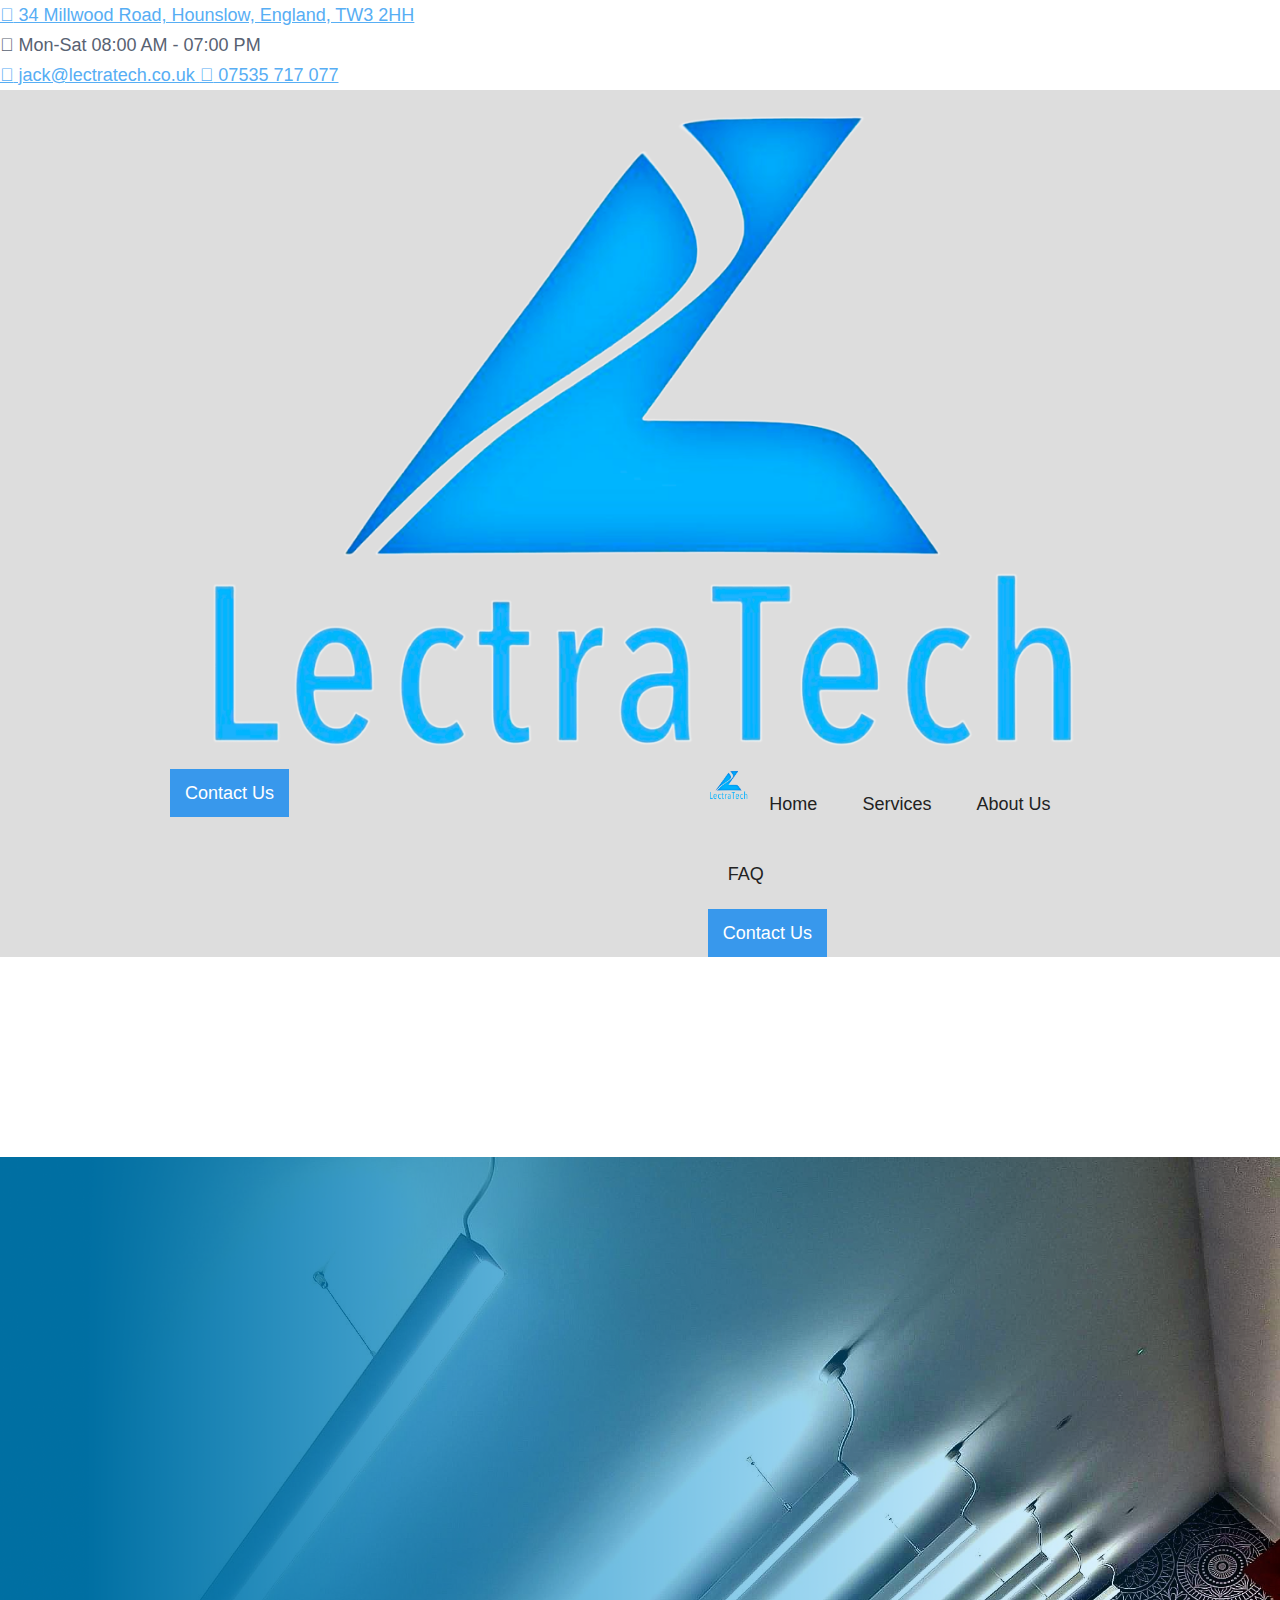
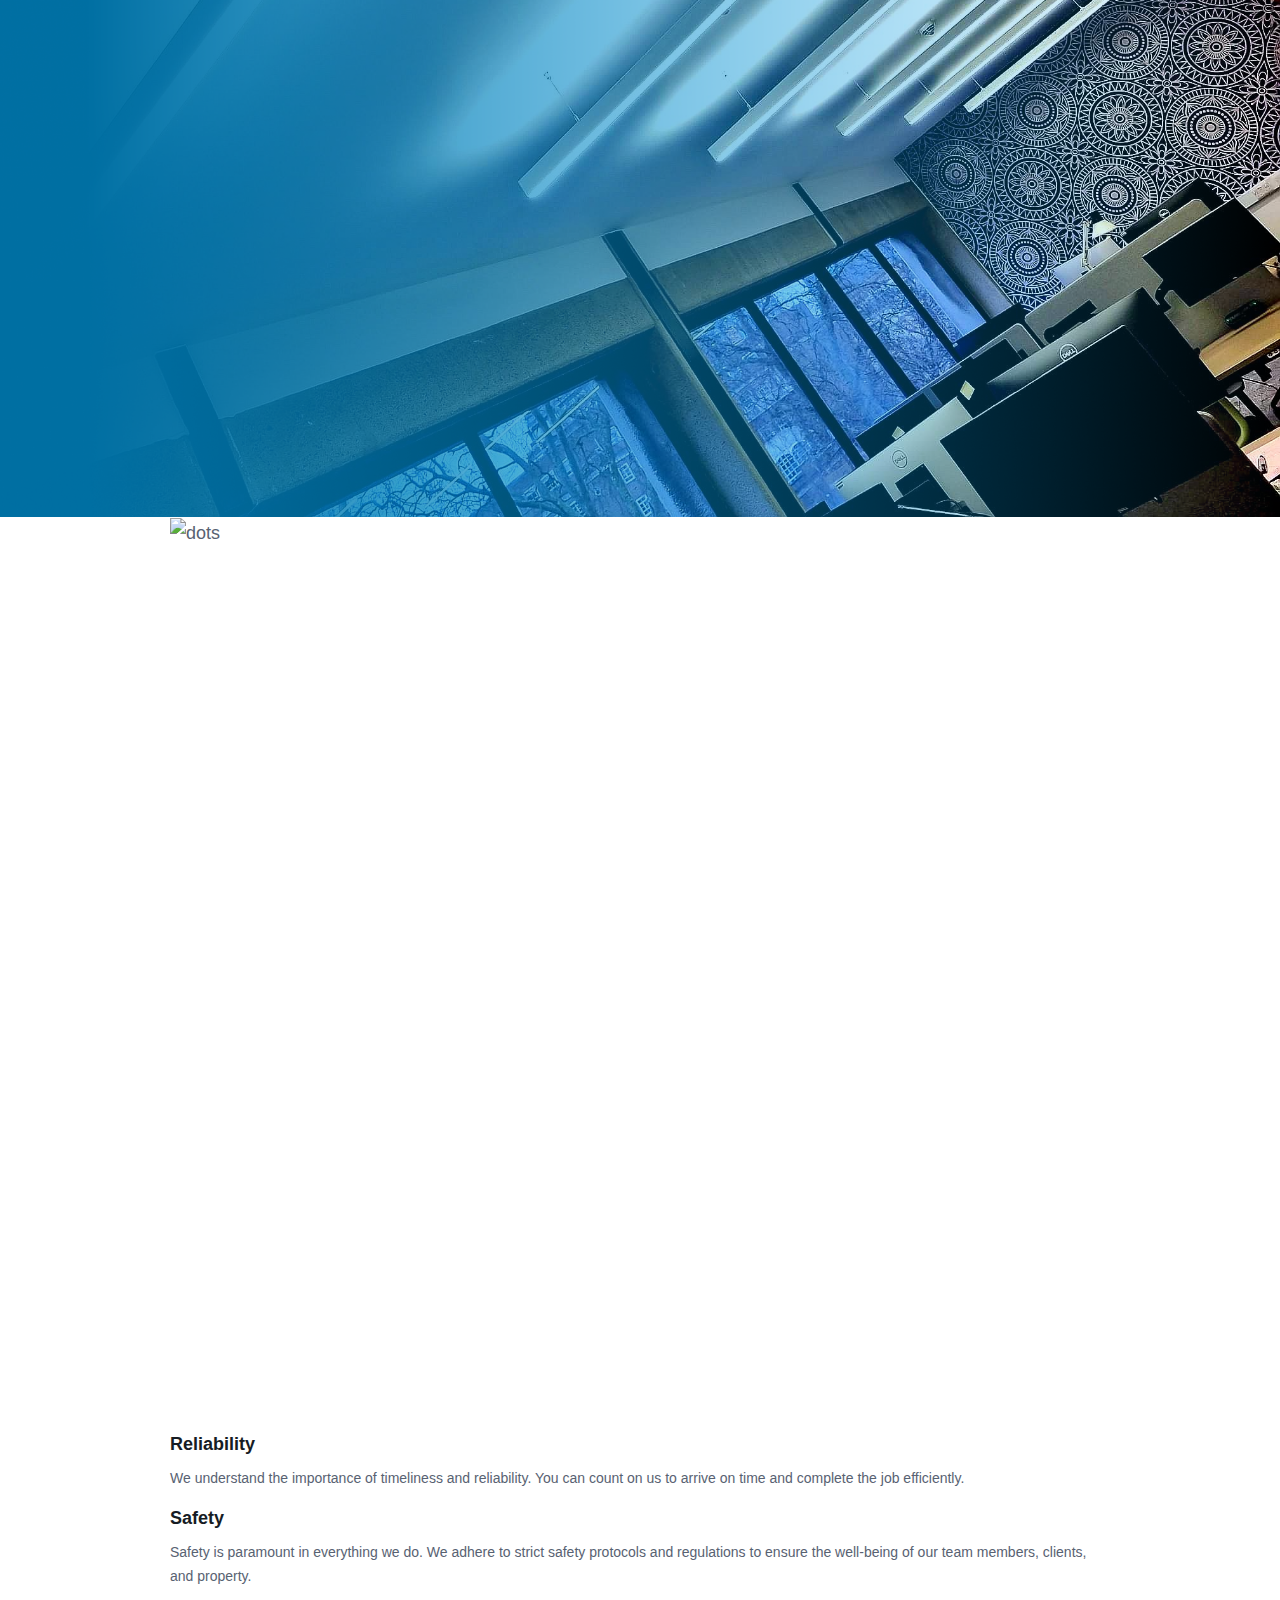
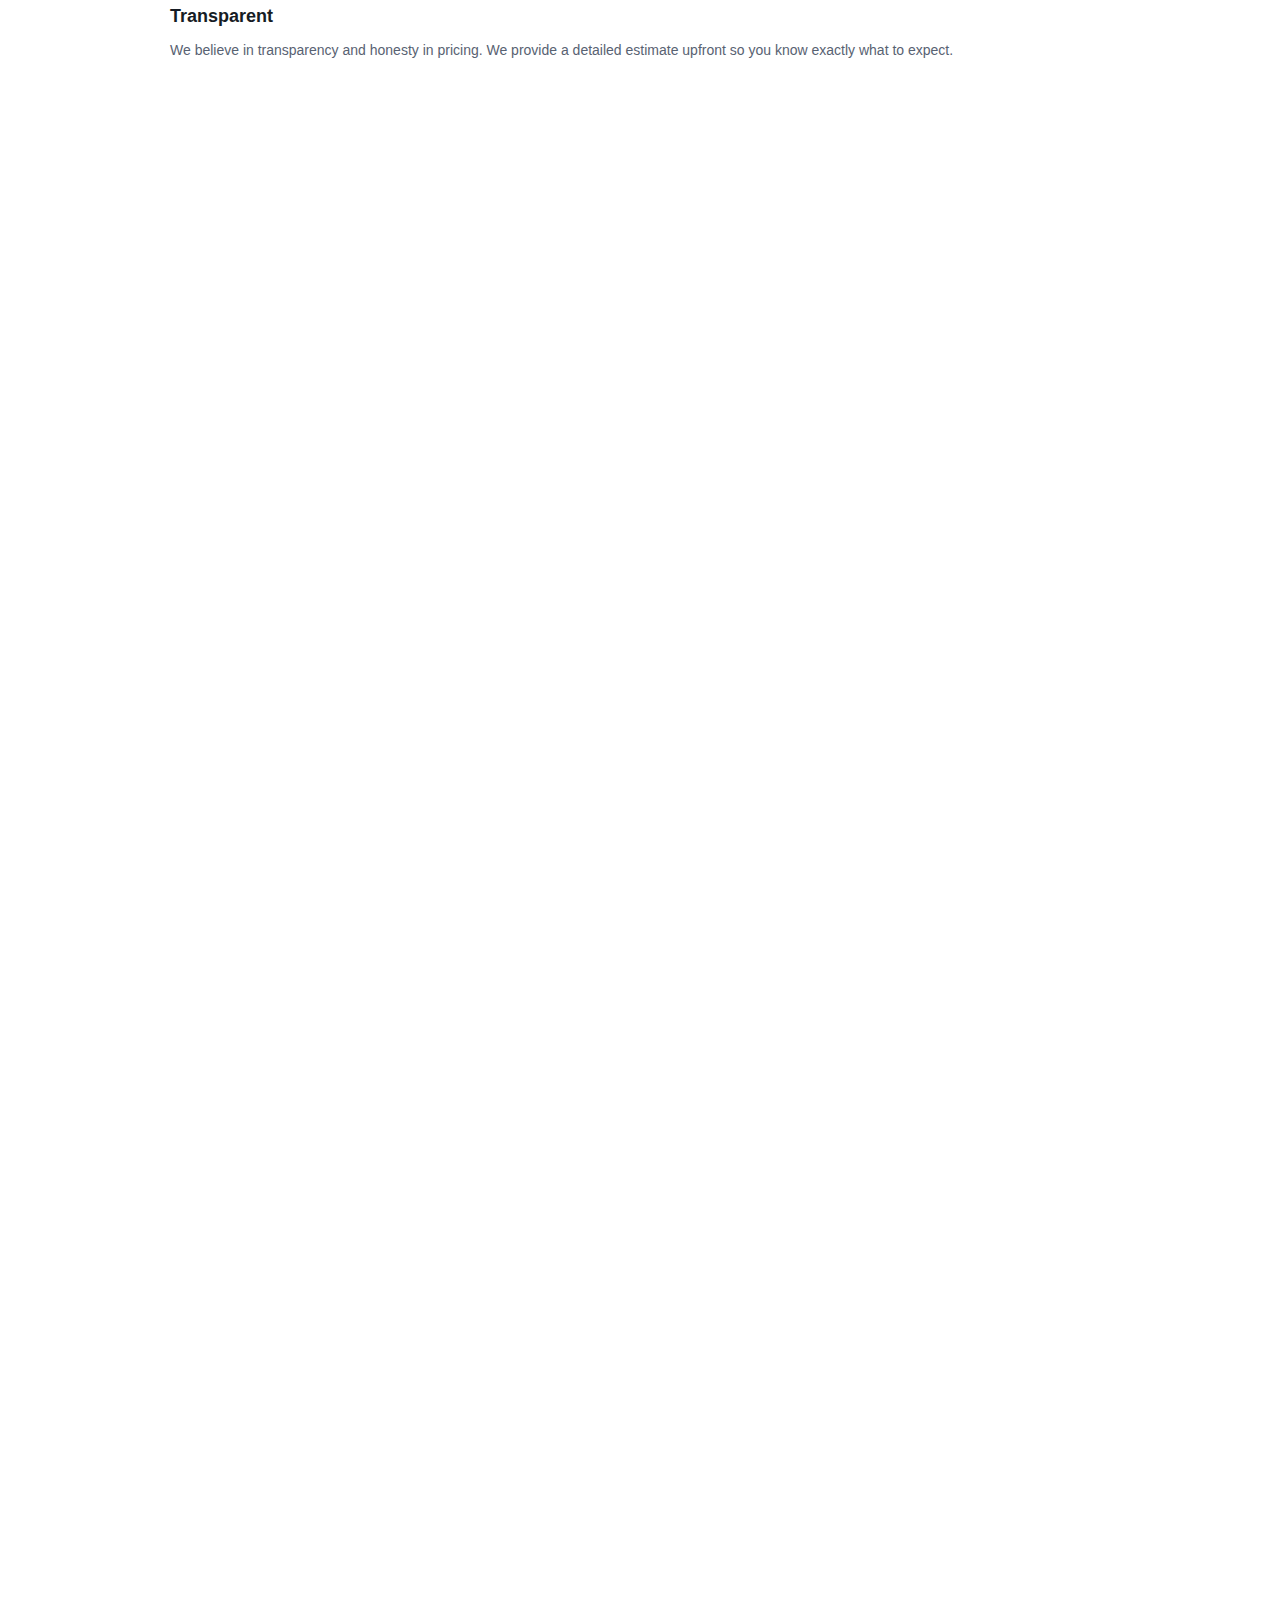
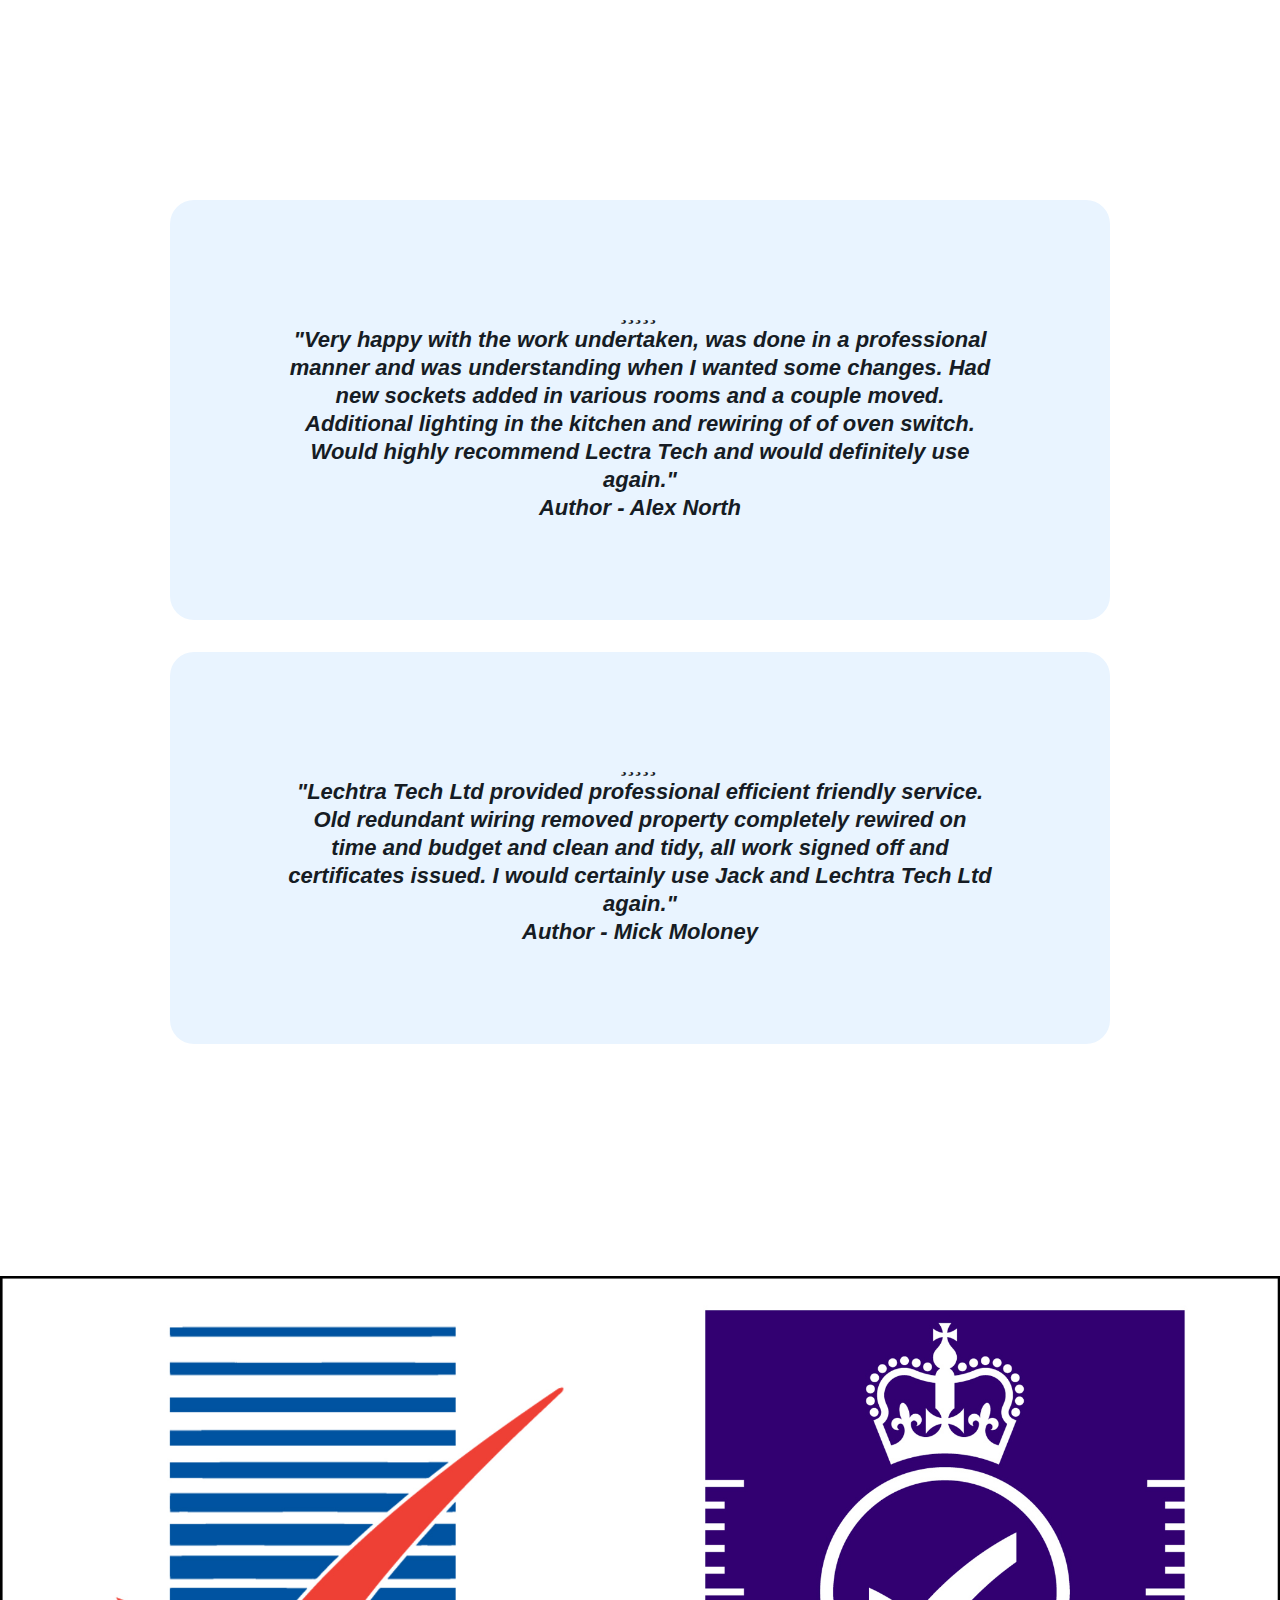
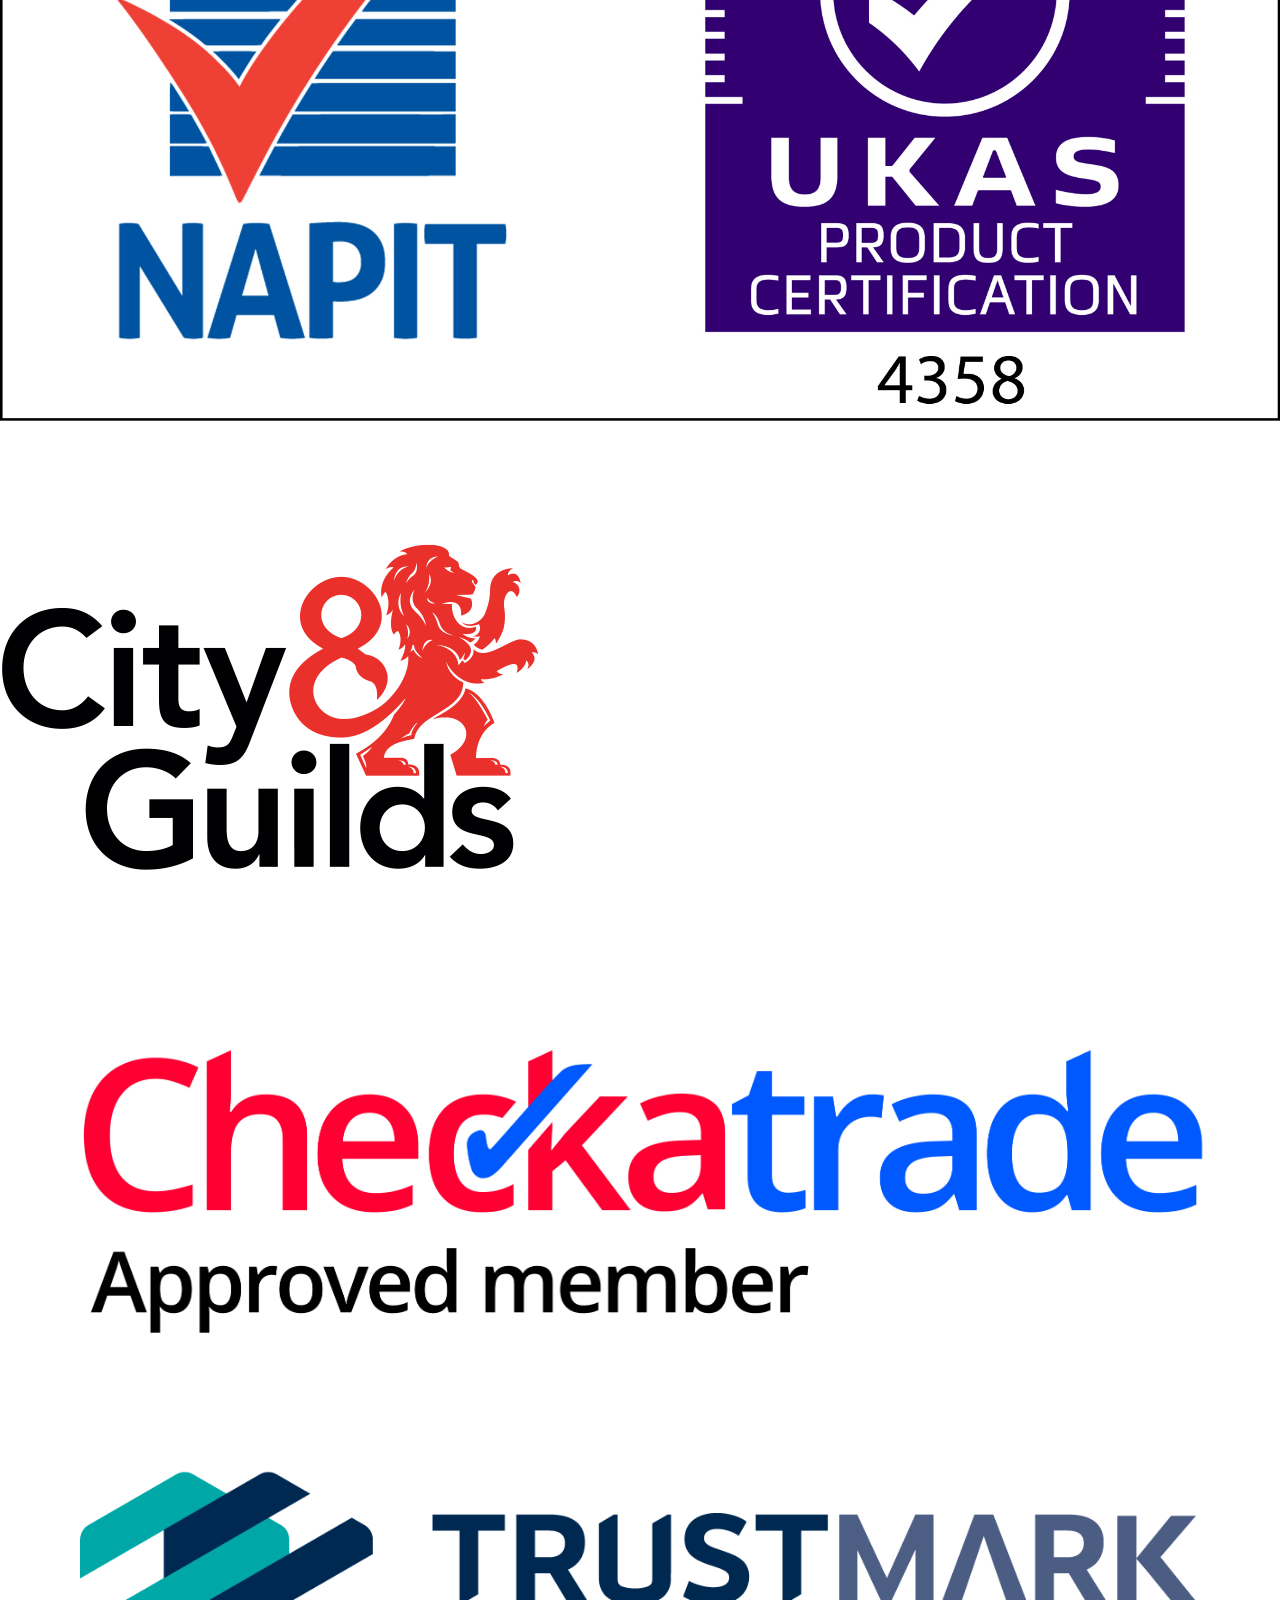
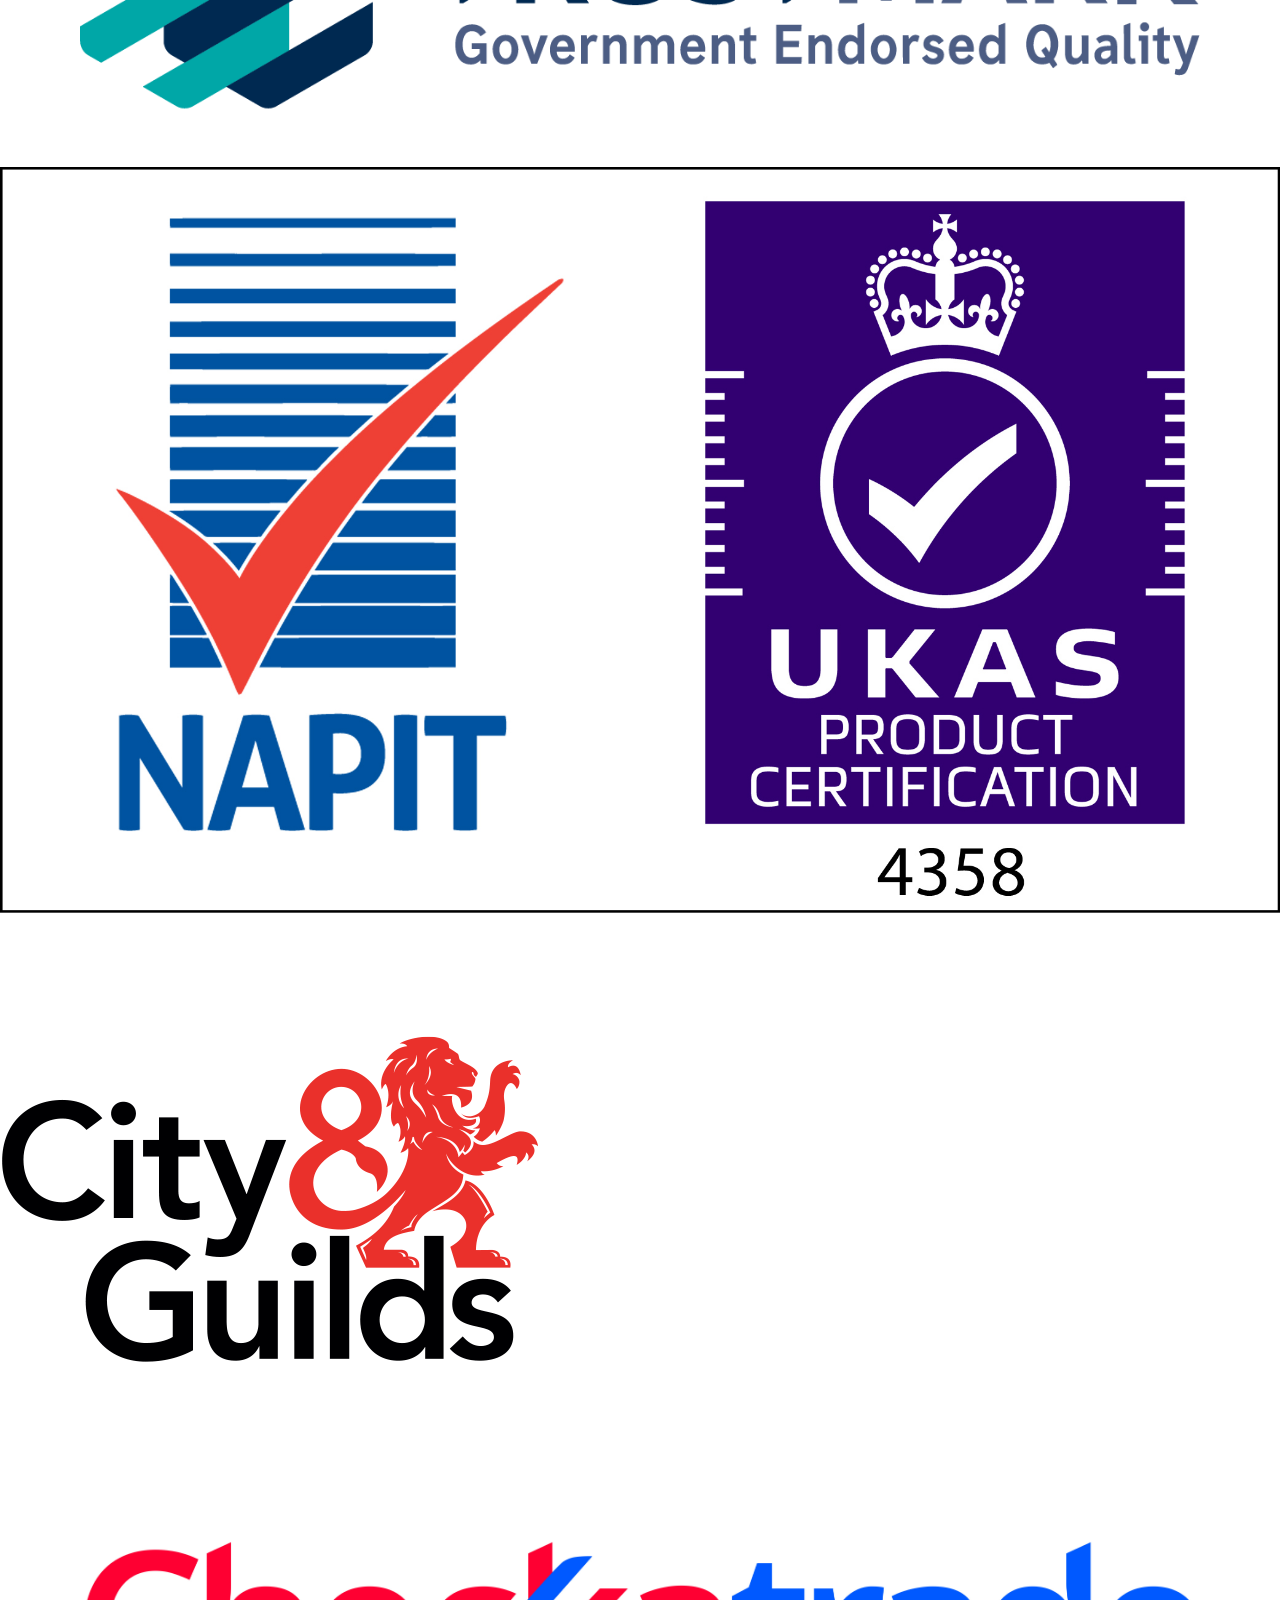
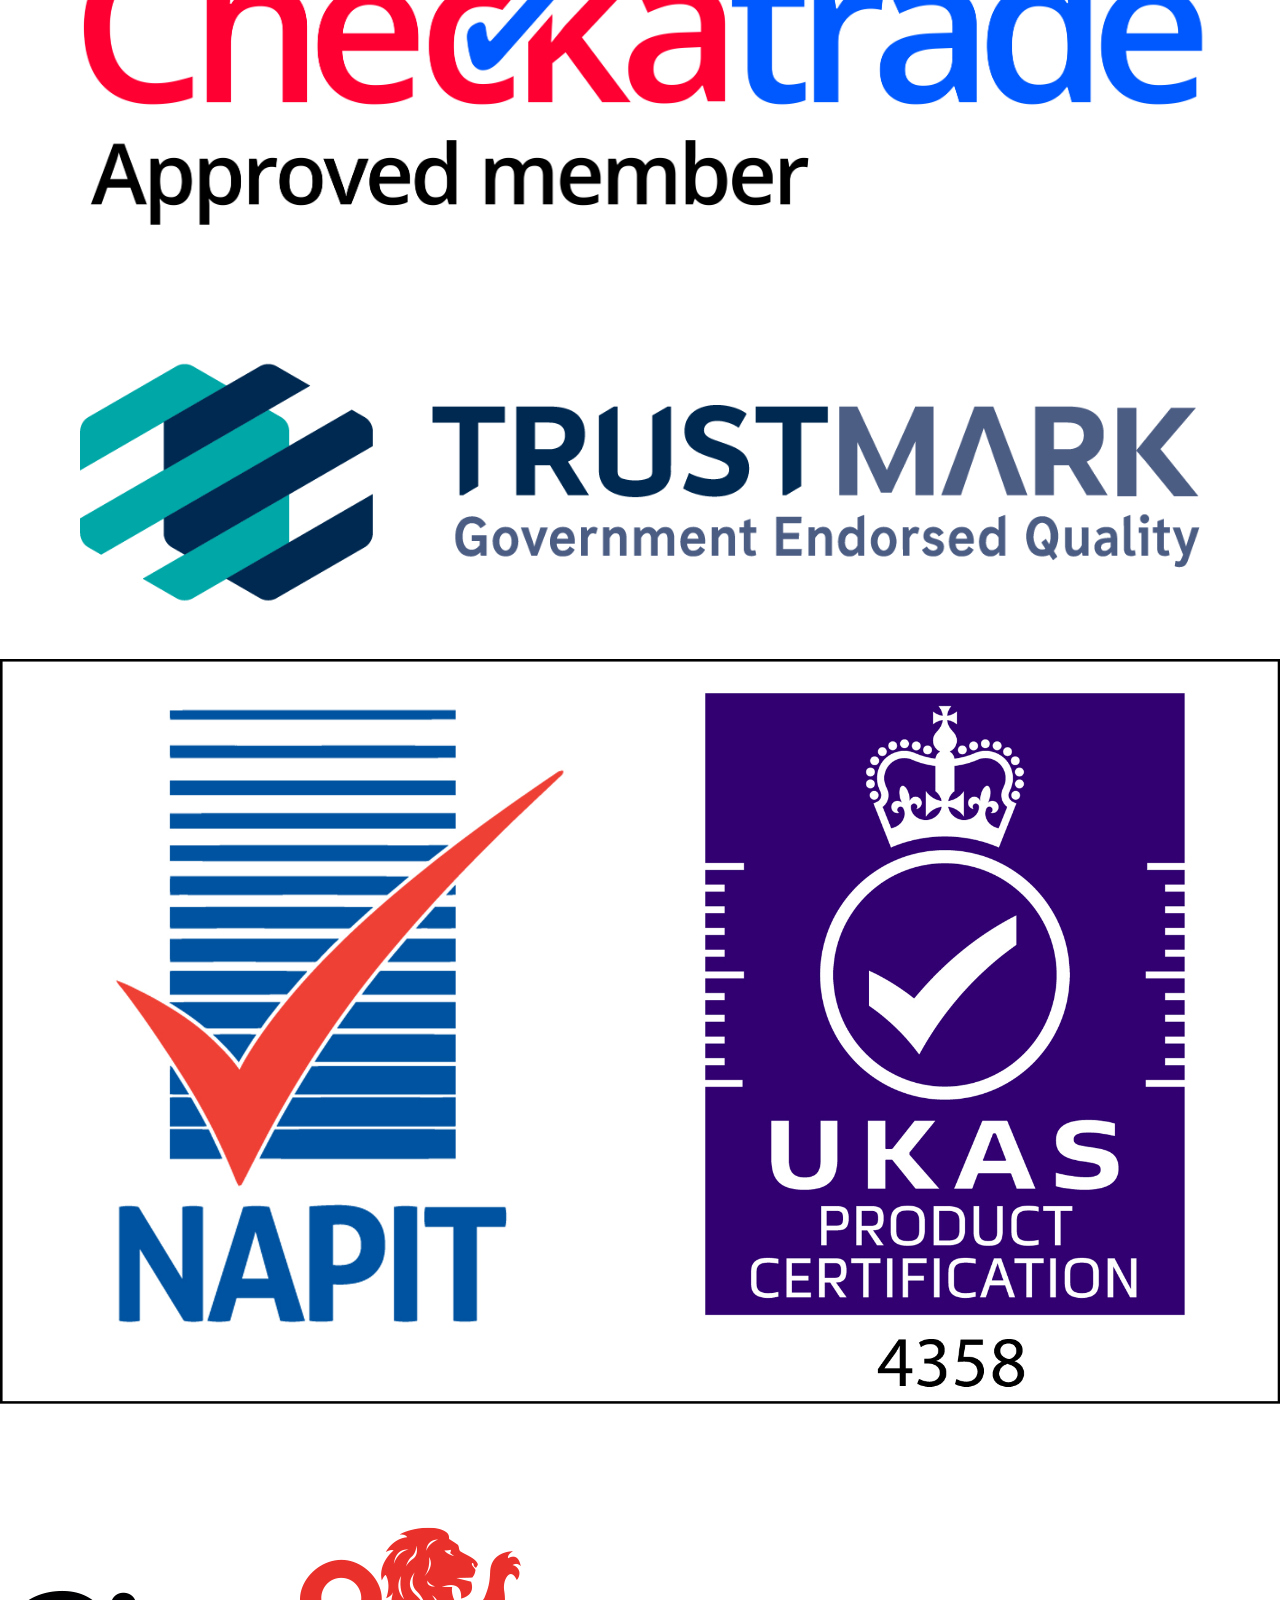
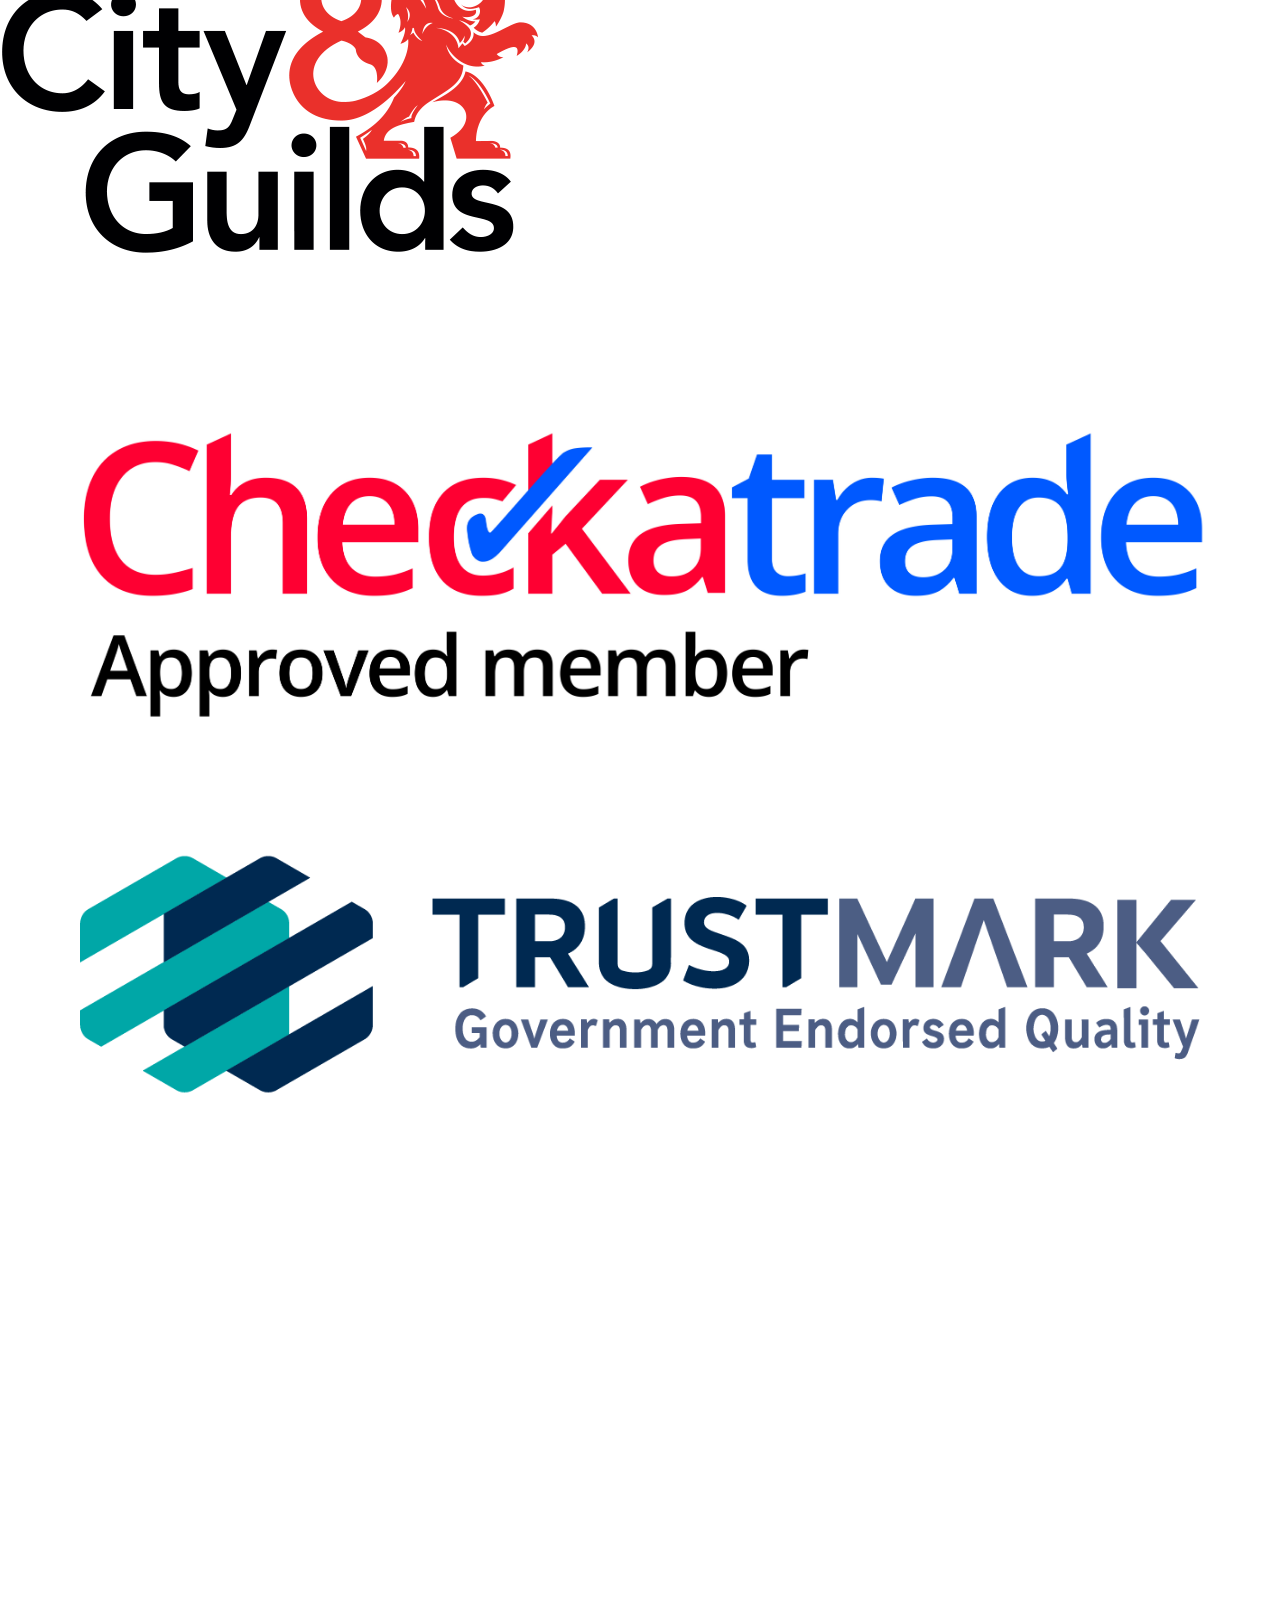
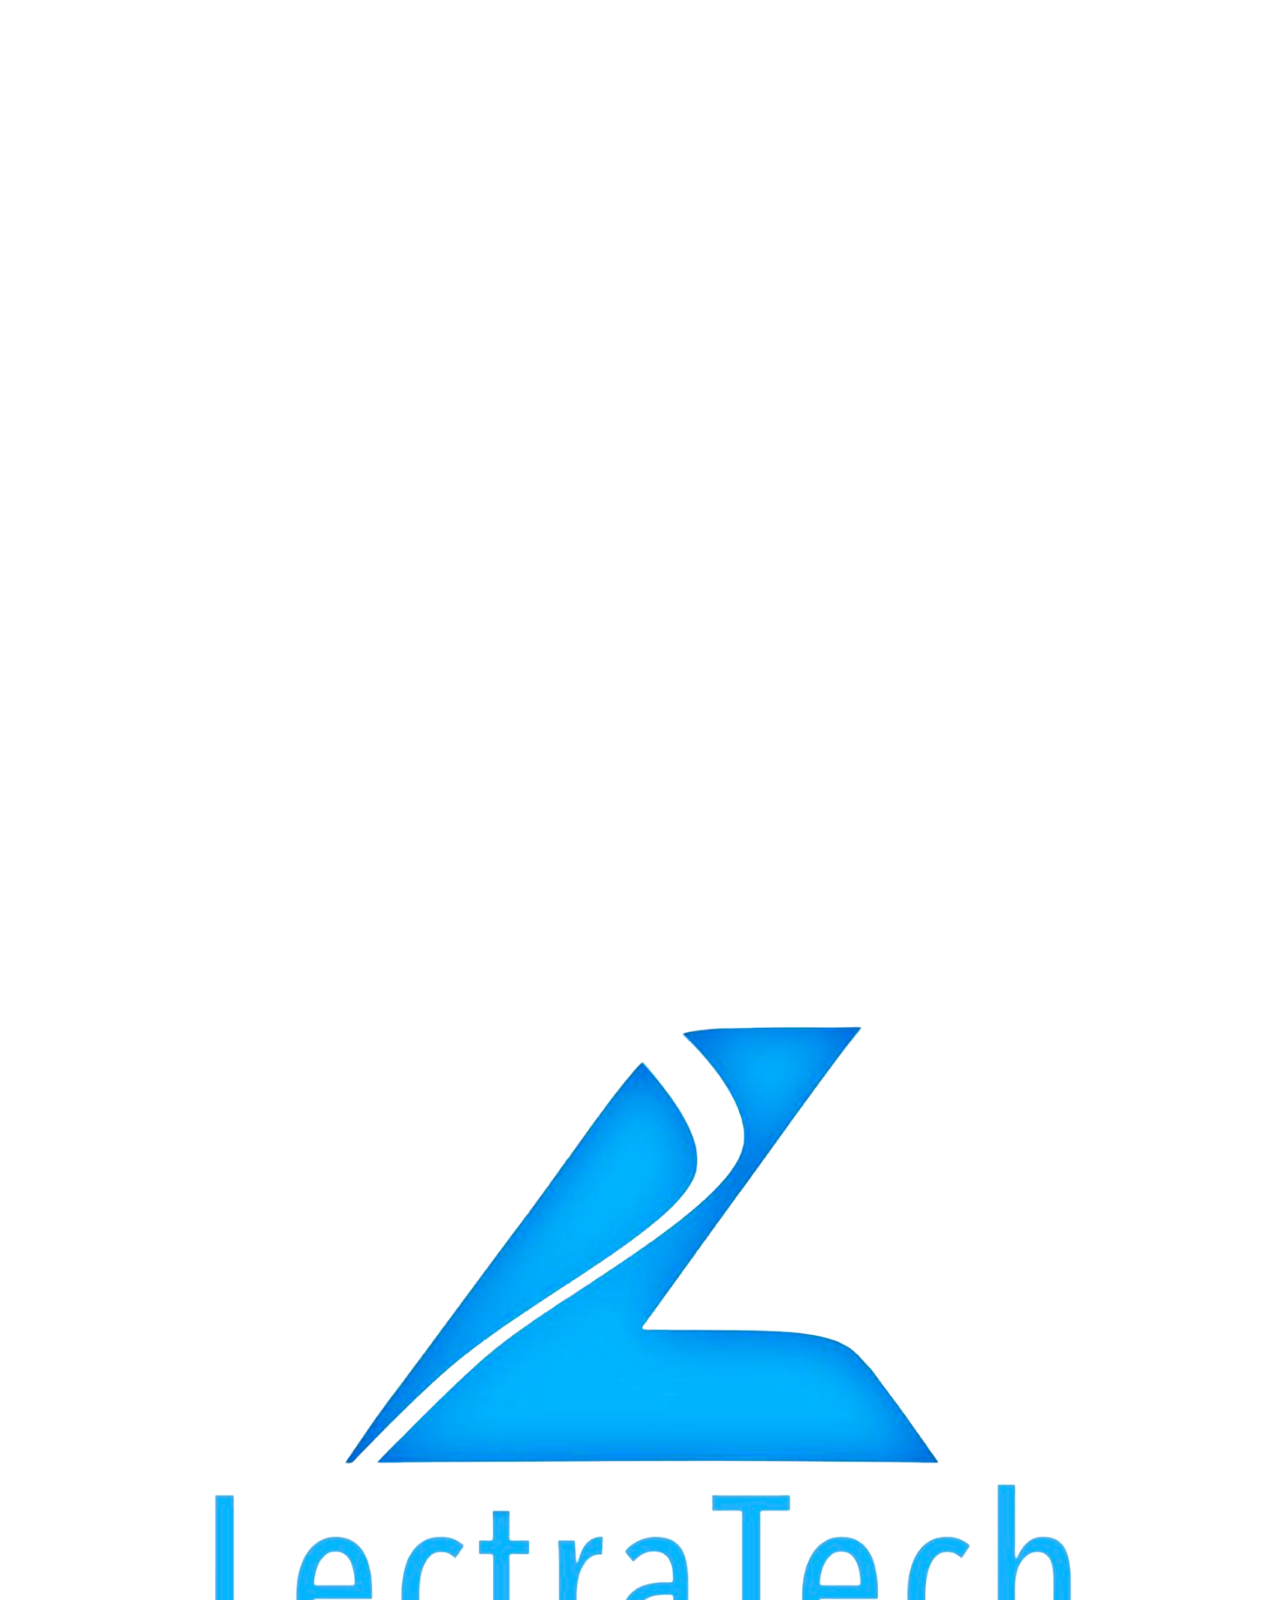
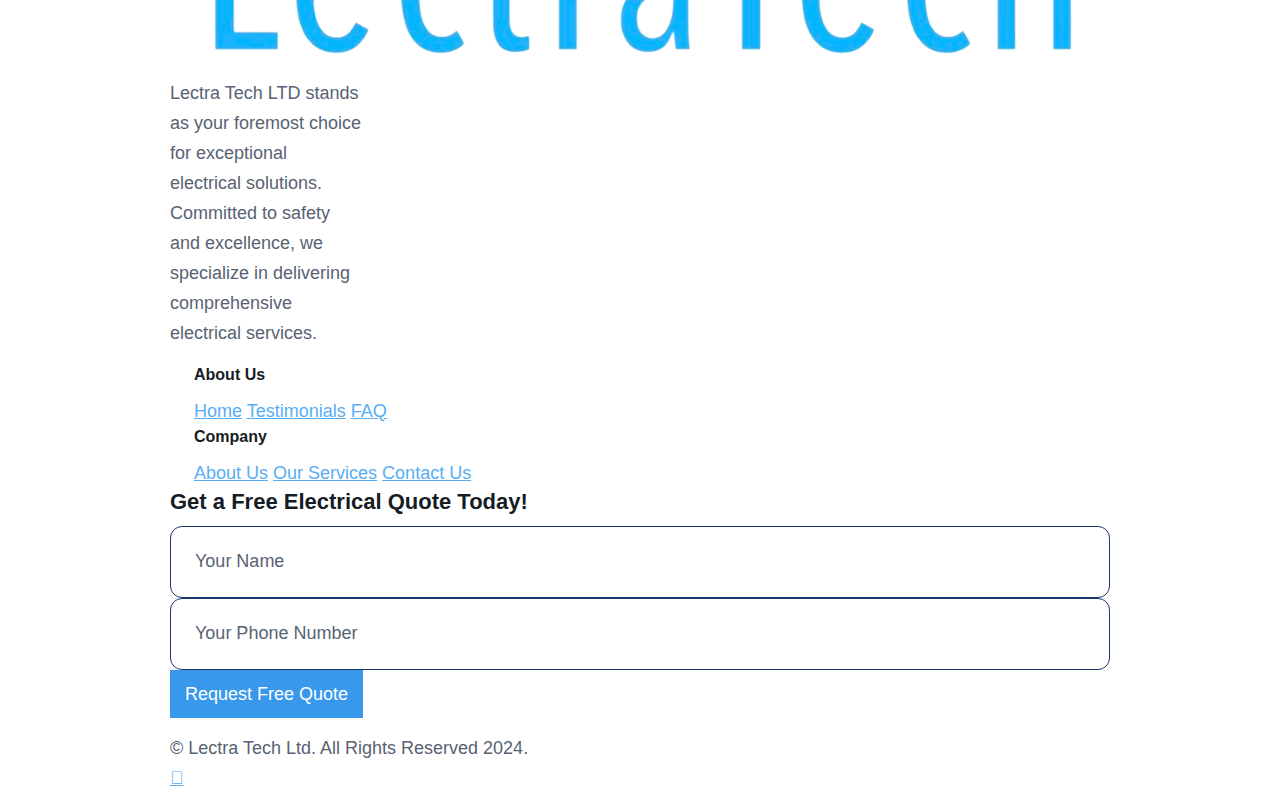
==== commit 52f06660: "Add files via upload" ====
--- a/index.html
+++ b/index.html
@@ -1,22 +1,26 @@
 <!DOCTYPE html>
 <!-- This site was created in Webflow. https://webflow.com -->
-<!-- Last Published: Mon Mar 04 2024 16:14:46 GMT+0000 (Coordinated Universal Time) -->
-<html data-wf-domain="website.webflow.io" data-wf-page="649b0710133835ce6dd935f1" data-wf-site="649af44cc894b19720c0cd2c" data-wf-status="1" lang="en">
+<!-- Last Published: Tue Jul 09 2024 13:41:16 GMT+0000 (Coordinated Universal Time) -->
+<html data-wf-domain="website.webflow.io" data-wf-page="665ef9ff4e4a3c3f283d9de8" data-wf-site="665ef9ff4e4a3c3f283d9d5d" lang="en">
     <head>
         <meta charset="utf-8"/>
-        <title>Lectra Tech</title>
-        <meta content="" name="description"/>
-        <meta content="Lectra Tech" property="og:title"/>
-        <meta content="" property="og:description"/>
-        <meta content="" property="og:image"/>
-        <meta content="Lectra Tech" property="twitter:title"/>
-        <meta content="" property="twitter:description"/>
-        <meta content="" property="twitter:image"/>
-        <meta property="og:type" content="website"/>
-        <meta content="summary_large_image" name="twitter:card"/>
+        <title>Premier Electrical Solutions in Hounslow - Lectra Tech Ltd</title>
+        <meta content="Premier Electrical Solutions in Hounslow - Lectra Tech Ltd" property="og:title"/>
+        <meta content="Premier Electrical Solutions in Hounslow - Lectra Tech Ltd" property="twitter:title"/>
+				<meta name="description" content="Discover expert electrical services in Hounslow with Lectra Tech Ltd. From rewires to EV charging points, we transform and illuminate your space safely and reliably.">
         <meta content="width=device-width, initial-scale=1" name="viewport"/>
         <meta content="Webflow" name="generator"/>
         <link href="style.css" rel="stylesheet" type="text/css"/>
+        <link href="https://fonts.googleapis.com" rel="preconnect"/>
+        <link href="https://fonts.gstatic.com" rel="preconnect" crossorigin="anonymous"/>
+        <script src="https://ajax.googleapis.com/ajax/libs/webfont/1.6.26/webfont.js" type="text/javascript"></script>
+        <script type="text/javascript">
+            WebFont.load({
+                google: {
+                    families: ["Lato:100,100italic,300,300italic,400,400italic,700,700italic,900,900italic", "Space Grotesk:regular,500,600", "DM Sans:300,regular", "Inter:300,regular"]
+                }
+            });
+        </script>
         <script type="text/javascript">
             !function(o, c) {
                 var n = c.documentElement
@@ -27,11 +31,7 @@
         </script>
         <link href="" rel="shortcut icon" type="image/x-icon"/>
         <link href="" rel="apple-touch-icon"/>
-        <style>
-            .w-webflow-badge {
-                display: none !important;
-            }
-        </style>
+        
         <script type="text/javascript">
             window.__WEBFLOW_CURRENCY_SETTINGS = {
                 "currencyCode": "USD",
@@ -45,934 +45,637 @@
         </script>
     </head>
     <body>
-        <div style="opacity:0" class="page-wrapper">
-            <div data-w-id="3e4eae5f-c9fd-c051-dc9f-9317b4043bae" data-animation="default" data-collapse="medium" data-duration="400" data-easing="ease" data-easing2="ease" role="banner" class="header-wrapper header-top w-nav">
-                <div class="container-default w-container">
-                    <div class="header-top-wrapper">
-                        <div class="flex-horizontal space-between gap-16px">
-                            <div id="w-node-_1ff6c6bf-c8e7-199b-300e-6ebac521486a-b4043bae" class="header-contact-info">
-                                <a href="mailto:jack@lectratech.co.uk" class="link color-neutral-600 center w-inline-block">
-                                    <div class="inline-block mg-right-8px">
-                                        <div class="handyman-icon-font color-accent-1"></div>
-                                    </div>
-                                    <div class="inline-block">jack@lectratech.co.uk</div>
-                                </a>
-                                <div class="color-neutral-600">
-                                    <div class="inline-block mg-right-8px">
-                                        <div class="line-rounded-icon font-size-20px color-accent-1"></div>
-                                    </div>
-                                    <div class="inline-block">34 Millwood Road, Hounslow, England, TW3 2HH</div>
-                                </div>
-                            </div>
-                            <div id="w-node-_1ff6c6bf-c8e7-199b-300e-6ebac5214877-b4043bae" class="w-layout-hflex social-media-flex">
-                                <a href="https://www.facebook.com/" target="_blank" class="social-icon-square w-inline-block">
-                                    <div class="social-icon-font"></div>
-                                </a>
-                                <a href="https://www.instagram.com/" target="_blank" class="social-icon-square w-inline-block">
-                                    <div class="social-icon-font"></div>
-                                </a>
-                               
-                                <a href="https://www.youtube.com/" target="_blank" class="social-icon-square w-inline-block">
-                                    <div class="social-icon-font"></div>
-                                </a>
-                            </div>
-                        </div>
-                    </div>
-                    <div class="header-content-wrapper header-top">
-                        <div class="header-left-side flex-growth-tablet">
-                            <a href="/" class="header-logo-link w-nav-brand">
-                                <img src="logo.png" alt="Logo - Handyman X Webflow Template" class="header-logo"/>
+        <section class="widget-section">
+            <div class="widget-content-wrapper">
+                <div class="flex-row-wrap widget-info-gap">
+                    <a href="https://maps.app.goo.gl/yFJX2Uwn8jYZExFG7" target="_blank" class="widget-link-item">
+                        <span class="icon location"></span>
+                        34 Millwood Road, Hounslow, England, TW3 2HH
+                    </a>
+                    <div class="widget-item">
+                        <span class="icon location"></span>
+                        Mon-Sat 08:00 AM - 07:00 PM
+                    </div>
+                </div>
+                <div class="flex-row-wrap widget-info-gap">
+                    <a href="mailto:jack@lectratech.co.uk" class="widget-link-item">
+                        <span class="icon phone"></span>
+                        jack@lectratech.co.uk
+                    </a>
+                    <a href="tel:07535717077" class="widget-link-item">
+                        <span class="icon phone"></span>
+                        07535 717 077
+                    </a>
+                </div>
+            </div>
+        </section>
+        <div data-animation="over-left" data-collapse="medium" data-duration="400" data-easing="ease" data-easing2="ease" data-doc-height="1" role="banner" class="navbar w-nav">
+            <div class="nav-container w-container">
+                <div class="nav-menu-wrapper">
+                    <a href="index.html" aria-current="page" class="brand w-nav-brand w--current">
+                        <img loading="lazy"  alt="logo" src="logo.png" class="logo"/>
+                    </a>
+                    <nav role="navigation" class="nav-menu white w-nav-menu">
+                        <div class="tablet-menu white">
+                            <a href="index.html" aria-current="page" class="brand-tablet w-nav-brand w--current">
+                                <img loading="lazy" height="30" alt="logo" src="logo.png" class="logo"/>
                             </a>
-                            <nav role="navigation" class="header-nav-menu-wrapper w-nav-menu">
-                                <ul role="list" class="header-nav-menu-list">
-                                    <li class="header-nav-list-item">
-                                        <a href="/" class="header-nav-link w-nav-link">Home</a>
-                                    </li>
-                                    <li class="header-nav-list-item">
-                                        <a href="/about" class="header-nav-link w-nav-link">About</a>
-                                    </li>
-                                    <li class="header-nav-list-item">
-                                        <a href="/services" class="header-nav-link w-nav-link">Services</a>
-                                    </li>
-                                    <li class="header-nav-list-item">
-                                        
-                                    </li>
-                                    <li class="header-nav-list-item show-in-tablet header-btn">
-                                        <a data-w-id="1ff6c6bf-c8e7-199b-300e-6ebac52148fa" href="/contact" class="btn-primary small width-100 w-button">
-                                            Get a Quote<span class="line-rounded-icon link-icon-right"></span>
-                                        </a>
-                                    </li>
-                                </ul>
-                            </nav>
-                            <div class="mg-left-auto-tablet">
-                                <div class="mg-right-16px---tablet">
-                                    
-                                </div>
-                            </div>
-                        </div>
-                        <div class="header-right-side">
-                            <div class="hidden-on-tablet">
-                                <a href="tel:(123)456-789" class="link color-secondary-1 text-bold w-inline-block">
-                                    <div class="inline-block mg-right-8px text-regular">
-                                        <div class="line-rounded-icon font-size-24px color-secondary-1"></div>
-                                    </div>
-                                    <div class="inline-block">
-                                        <div>(123) 456 - 789</div>
-                                    </div>
-                                </a>
-                            </div>
-                            <div class="hamburger-menu-wrapper w-nav-button">
-                                <div class="hamburger-menu-bar top"></div>
-                                <div class="hamburger-menu-bar bottom"></div>
-                            </div>
-                            <div class="hidden-on-tablet">
-                                <div class="mg-left-24px">
-                                    <a data-w-id="1ff6c6bf-c8e7-199b-300e-6ebac5214947" href="/contact" class="btn-primary small w-button">
-                                        Get a Quote<span class="line-rounded-icon link-icon-right"></span>
-                                    </a>
-                                </div>
-                            </div>
-                        </div>
-                    </div>
-                </div>
-            </div>
-            <section class="section hero v3">
-                <div data-w-id="676ea4a6-ec91-297e-1589-e2e84c7a7417" style="opacity:0" class="inner---section big-size inner-section-home-v3">
-                    <div class="w-layout-blockcontainer container-default w-container">
-                        <div class="z-index-1">
-                            <div class="w-layout-vflex flex-vertical">
-                                <div class="inner-container _650px">
-                                    <div class="inner-container _600px---tablet">
-                                        <div class="inner-container _500px---mbl">
-                                            <div class="inner-container _600px---tablet">
-                                                <div class="inner-container _450px---mbl">
-                                                    <div class="inner-container _350px---mbp">
-                                                        <h1 class="display-1 color-neutral-100 mg-bottom-26px">Professional and quality services</h1>
-                                                    </div>
-                                                </div>
-                                            </div>
-                                            <div class="inner-container _590px _100-tablet">
-                                                <p class="color-neutral-100 mg-bottom-40px">
-                                                    Sed aliquam dictumst quisque eget non nisl in rhoncus. In a ipsum ut aliquam ac felis consequat. In sit diam porta laoreet. Amet id magna diam diam in egestas. Nulla sagittis <span class="text-no-wrap">pharetra id tristique.</span>
-                                                </p>
-                                            </div>
-                                            <div data-w-id="55e7bd44-a403-0a72-3a1f-20da4bb2a5b2" style="-webkit-transform:translate3d(0, 10%, 0) scale3d(1, 1, 1) rotateX(0) rotateY(0) rotateZ(0) skew(0, 0);-moz-transform:translate3d(0, 10%, 0) scale3d(1, 1, 1) rotateX(0) rotateY(0) rotateZ(0) skew(0, 0);-ms-transform:translate3d(0, 10%, 0) scale3d(1, 1, 1) rotateX(0) rotateY(0) rotateZ(0) skew(0, 0);transform:translate3d(0, 10%, 0) scale3d(1, 1, 1) rotateX(0) rotateY(0) rotateZ(0) skew(0, 0);opacity:0" class="buttons-row">
-                                                <a data-w-id="55e7bd44-a403-0a72-3a1f-20da4bb2a5b3" href="/contact" class="btn-primary button-row w-button">
-                                                    Get a quote<span class="line-rounded-icon link-icon-right"></span>
-                                                </a>
-                                                <a href="/about" class="btn-secondary bg-white w-button">More about us</a>
-                                            </div>
-                                        </div>
-                                    </div>
-                                </div>
-                            </div>
-                        </div>
-                    </div>
-                    <div class="inner---bg-section">
-                        <div data-w-id="676ea4a6-ec91-297e-1589-e2e84c7a7419" style="-webkit-transform:translate3d(0, 0, 0) scale3d(1.5, 1.5, 1.001) rotateX(0) rotateY(0) rotateZ(0) skew(0, 0);-moz-transform:translate3d(0, 0, 0) scale3d(1.5, 1.5, 1.001) rotateX(0) rotateY(0) rotateZ(0) skew(0, 0);-ms-transform:translate3d(0, 0, 0) scale3d(1.5, 1.5, 1.001) rotateX(0) rotateY(0) rotateZ(0) skew(0, 0);transform:translate3d(0, 0, 0) scale3d(1.5, 1.5, 1.001) rotateX(0) rotateY(0) rotateZ(0) skew(0, 0);transform-style:preserve-3d;opacity:0" class="position-relative _w-h-100">
-                            <img src="https://cdn.prod.website-files.com/649af44cc894b19720c0cd2c/64a31a023010b55b404a3fec_bg-hero-home-v3-handyman-x-webflow-template.jpg" alt="Professional And Quality Services - Handyman X Webflow Template" sizes="(max-width: 1439px) 100vw, 1395px" srcset="https://assets-global.website-files.com/649af44cc894b19720c0cd2c/64a31a023010b55b404a3fec_bg-hero-home-v3-handyman-x-webflow-template-p-500.jpg 500w, https://assets-global.website-files.com/649af44cc894b19720c0cd2c/64a31a023010b55b404a3fec_bg-hero-home-v3-handyman-x-webflow-template-p-800.jpg 800w, https://assets-global.website-files.com/649af44cc894b19720c0cd2c/64a31a023010b55b404a3fec_bg-hero-home-v3-handyman-x-webflow-template-p-1080.jpg 1080w, https://assets-global.website-files.com/649af44cc894b19720c0cd2c/64a31a023010b55b404a3fec_bg-hero-home-v3-handyman-x-webflow-template-p-1600.jpg 1600w, https://assets-global.website-files.com/649af44cc894b19720c0cd2c/64a31a023010b55b404a3fec_bg-hero-home-v3-handyman-x-webflow-template.jpg 2788w" class="fit-cover _w-h-100"/>
-                            <div class="inner---section-bg-shadow black v1"></div>
-                        </div>
-                    </div>
-                </div>
-                <div class="w-layout-blockcontainer container-default w-container">
-                    <div class="pd-left-right-24px pd-left---right-0---tablet">
-                        <div data-w-id="9c3d941f-73f0-2988-b2e3-f53740d06efb" style="opacity:0" class="card home-v3-stat-card">
-                            <div class="w-layout-grid grid-4-columns hero-v3-stat">
-                                <div id="w-node-d26e4499-71d1-69c0-73a8-4a9d5718ed99-6dd935f1" class="w-layout-vflex flex-vertical center text-center">
-                                    <div class="display-3 mg-bottom-4px">800</div>
-                                    <div class="text-200">Satisfied Customer</div>
-                                </div>
-                                <div id="w-node-_8f583878-7e22-1a0c-91cf-81e538b69399-6dd935f1" class="w-layout-vflex flex-vertical center text-center">
-                                    <div class="display-3 mg-bottom-4px">1.2 K</div>
-                                    <div class="text-200">Completed Projects</div>
-                                </div>
-                                <div id="w-node-_01fb06e5-a053-3816-5816-2a066f0ed72f-6dd935f1" class="w-layout-vflex flex-vertical center text-center">
-                                    <div class="display-3 mg-bottom-4px">1.4 K</div>
-                                    <div class="text-200">Happy customers</div>
-                                </div>
-                                <div id="w-node-_9ee1fa79-79df-4df0-dfb9-d89749050351-6dd935f1" class="w-layout-vflex flex-vertical center text-center">
-                                    <div class="display-3 mg-bottom-4px">800</div>
-                                    <div class="text-200">Completed Projects</div>
-                                </div>
-                            </div>
-                        </div>
-                    </div>
-                </div>
-            </section>
-            <section class="section pd-bottom-0px">
-                <div class="w-layout-blockcontainer container-default w-container">
+                            <div class="close-menu-button w-nav-button">
+                                <img loading="lazy" src="https://cdn.prod.website-files.com/665ef9ff4e4a3c3f283d9d5d/665ef9ff4e4a3c3f283d9e45_close-btn.svg" alt="icon" class="nav-close-icon"/>
+                            </div>
+                        </div>
+                        <div class="menu-wrap">
+                            
+														<a href="index.html" class="nav-link w-nav-link">Home</a>
+														<a href="services.html" class="nav-link w-nav-link">Services</a>
+														<a href="about.html" class="nav-link w-nav-link">About Us</a>
+														<!-- <a href="#testimonials" class="nav-link w-nav-link">Testimonials</a> -->
+                            <a href="#faq" class="nav-link w-nav-link">FAQ</a>
+                            <!-- <a href="/pricing" class="nav-link w-nav-link">Pricing</a> -->
+                            
+                            <div class="contact-us-button-wrap-tablet">
+                                <a href="contact.html" class="primary-button w-button">Contact Us</a>
+                            </div>
+                        </div>
+                    </nav>
+                    <div data-w-id="9c2388b1-7e1c-cc09-437f-03310a537305" class="menu-buttons-wrap">
+                        
+                        <a href="contact.html" class="primary-button menu-header w-button">Contact Us</a>
+                    </div>
+                    <div class="menu-button w-nav-button">
+                        <img loading="lazy" height="16" alt="icon" src="https://cdn.prod.website-files.com/665ef9ff4e4a3c3f283d9d5d/665ef9ff4e4a3c3f283d9e44_menu-btn.svg" class="image-burger"/>
+                    </div>
+                </div>
+            </div>
+        </div>
+        <section class="section banner-home-1"><img src="imgs/hero 6.png" loading="lazy" sizes="100vw"  alt="Banner Image" class="image-banner"/>
+            <div class="w-layout-blockcontainer base-container w-container">
+                <img src="https://cdn.prod.website-files.com/665ef9ff4e4a3c3f283d9d5d/6665a01c1b6b1c1d4778ad99_dots.svg" style="z-index: 999;" loading="lazy" alt="dots" class="banner-image-absolute"/>
+                <div class="banner-wrapper">
+                    <h1 data-w-id="a03e5860-ef09-3192-cf0c-0ac3a9970236" style="opacity:0; color:aliceblue" class="banner-heading">Expert Electrical Solutions</h1>
+                </div>
+            </div>
+            <div data-w-id="5194908f-cb23-9674-2e29-9f6b8649cb55" style="opacity:0" class="banner-image">
+                <div class="banner-text-block-wrap">
+                    <div data-w-id="f90f1503-6a88-790b-61e2-596f66ff8f2f" style="opacity:0" class="banner-text-block">
+                        <img src="imgs/hero1.svg" loading="lazy" alt="" class="banner-shape-icon"/>
+                        <div class="text-wrap-relative">
+                            <div class="text-with-button-banner">
+                                <div class="footer-divider banner"></div>
+                                <p class="text-white paragraph-large-banner">Transform your space with our professional electrical services, designed to illuminate your home and enhance your living experience.</p>
+                                <div class="button-container">
+																	<a href="contact.html" class="primary-button margin-top-button-form w-button">Request a quote</a>
+																	<a href="contact.html" class="primary-button2 margin-top-button-form w-button">Request a call back</a>
+																</div>
+																
+
+                            </div>
+                        </div>
+                    </div>
+                    <!-- <img src="imgs/hero.jpg" loading="lazy" sizes="100vw"  alt="Banner Image" class="image-banner"/> -->
+                </div>
+                <!-- <div class="banner-block-grey"></div> -->
+            </div>
+        </section>
+        
+        <section class="section">
+            <div class="w-layout-blockcontainer base-container w-container">
+                <div data-w-id="c8f697e9-5a87-bfe4-a1a4-e37132107c62" style="opacity:0" class="w-layout-hflex title-flex-wrap">
+                    <div class="half-section-title-wrap">
+                        <h2>Why Choose US</h2>
+                        <p>At Lectra Tech Ltd, we are the premier choice for all your electrical needs. Here are a few reasons why you should choose us:</p>
+                    </div>
+                    <a href="about.html" class="primary-button button-tablet-top-gap w-button">Get to Know More</a>
+                </div>
+                <div class="grid-4-equal-columns margin-top-block-title">
+                    <div id="w-node-_1e726877-bdf4-aa72-17d5-5814cc020958-283d9de8" data-w-id="1e726877-bdf4-aa72-17d5-5814cc020958" style="opacity:0" class="feature-item-dark-block">
+                        <div class="subtitle-wrap feature-title-dark">
+                            <div data-w-id="3afae96f-c39c-dd8b-75b7-8b57835074ab" class="subtitle-icon">
+                                <div class="subtitle-dot"></div>
+                            </div>
+                            <h5 class="primary-text">Expertise</h5>
+                        </div>
+                        <div class="feature-description-wrap-padding">
+                            <p class="paragraph-small text-white">Our team consists of highly skilled and experienced electrical professionals who have undergone rigorous training and certification.</p>
+                        </div>
+                    </div>
+                    <div id="w-node-f91d2855-7cbf-f2a9-14e4-3644418dc48d-283d9de8" class="feature-item-white-block">
+                        <div class="subtitle-wrap feature-title">
+                            <div data-w-id="09255530-9bb9-d1d0-be69-dd84542852be" class="subtitle-icon">
+                                <div class="subtitle-dot"></div>
+                            </div>
+                            <h5 class="heading">Reliability</h5>
+                        </div>
+                        <div class="feature-description-wrap-padding">
+                            <p class="paragraph-small">We understand the importance of timeliness and reliability. You can count on us to arrive on time and complete the job efficiently.</p>
+                        </div>
+                    </div>
+                    <div id="w-node-_8dd23095-3c38-7b52-fa53-c7cfb2f7cc04-283d9de8" class="feature-item-white-block">
+                        <div class="subtitle-wrap feature-title">
+                            <div data-w-id="cf257234-6279-a2f8-32ab-73713c35a99b" class="subtitle-icon">
+                                <div class="subtitle-dot"></div>
+                            </div>
+                            <h5>Safety</h5>
+                        </div>
+                        <div class="feature-description-wrap-padding">
+                            <p class="paragraph-small">Safety is paramount in everything we do. We adhere to strict safety protocols and regulations to ensure the well-being of our team members, clients, and property.</p>
+                        </div>
+                    </div>
+                    <div id="w-node-b73519e9-2410-6a57-cbef-92a192d9c25a-283d9de8" class="feature-item-white-block">
+                        <div class="subtitle-wrap feature-title">
+                            <div data-w-id="f228fd6c-b1e1-9481-cb0f-ebf05f12e89f" class="subtitle-icon">
+                                <div class="subtitle-dot"></div>
+                            </div>
+                            <h5>Transparent</h5>
+                        </div>
+                        <div class="feature-description-wrap-padding">
+                            <p class="paragraph-small">We believe in transparency and honesty in pricing. We provide a detailed estimate upfront so you know exactly what to expect.</p>
+                        </div>
+                    </div>
+                </div>
+            </div>
+        </section>
+        <section class="section dark-background">
+            <div class="w-layout-blockcontainer base-container w-container">
+                <div data-w-id="7c37ccf1-d73f-af26-2798-905545277f09" style="opacity:0" class="w-layout-hflex title-flex-wrap">
                     <div>
-                        <div data-w-id="eca40ed5-d3f5-77ca-21b1-17170f02b4d8" style="-webkit-transform:translate3d(0, 10%, 0) scale3d(1, 1, 1) rotateX(0) rotateY(0) rotateZ(0) skew(0, 0);-moz-transform:translate3d(0, 10%, 0) scale3d(1, 1, 1) rotateX(0) rotateY(0) rotateZ(0) skew(0, 0);-ms-transform:translate3d(0, 10%, 0) scale3d(1, 1, 1) rotateX(0) rotateY(0) rotateZ(0) skew(0, 0);transform:translate3d(0, 10%, 0) scale3d(1, 1, 1) rotateX(0) rotateY(0) rotateZ(0) skew(0, 0);opacity:0" class="mg-bottom-32px mg-bottom-32px---mbl">
-                            <div class="w-layout-hflex flex-horizontal space-between center---tablet">
-                                <div class="inner-container _490px">
-                                    <div class="inner-container _400px---mbl">
-                                        <div class="mg-bottom-8px">
-                                            <div class="badge-primary light small bold">About</div>
-                                        </div>
-                                        <h2 class="heading-h2-size extra-bold mg-bottom-0">
-                                            We’ve been working in the industry for <span class="text-no-wrap">20 years</span>
-                                        </h2>
-                                    </div>
-                                </div>
-                                <a data-w-id="2f2349de-ef19-4024-af07-6c0770ab8e11" href="/about" class="btn-secondary align-self-bottom center---tablet w-button">
-                                    About us<span class="line-rounded-icon link-icon-right"></span>
-                                </a>
-                            </div>
-                        </div>
-                        <div id="w-node-_2dcc60f8-8d7e-ac7c-3148-535f0de71c95-6dd935f1" class="w-layout-layout grid-gallery wf-layout-layout">
-                            <div id="w-node-_2dcc60f8-8d7e-ac7c-3148-535f0de71c96-6dd935f1" class="w-layout-cell">
-                                <div data-w-id="dd29b2c4-53e7-b8a7-e651-f53b8088bec7" style="-webkit-transform:translate3d(0, 10%, 0) scale3d(1, 1, 1) rotateX(0) rotateY(0) rotateZ(0) skew(0, 0);-moz-transform:translate3d(0, 10%, 0) scale3d(1, 1, 1) rotateX(0) rotateY(0) rotateZ(0) skew(0, 0);-ms-transform:translate3d(0, 10%, 0) scale3d(1, 1, 1) rotateX(0) rotateY(0) rotateZ(0) skew(0, 0);transform:translate3d(0, 10%, 0) scale3d(1, 1, 1) rotateX(0) rotateY(0) rotateZ(0) skew(0, 0);opacity:0" class="figure _w-h-100">
-                                    <img src="https://cdn.prod.website-files.com/649af44cc894b19720c0cd2c/64a3245016d66278ef3844d6_about-gallery-photo-one-handyman-x-webflow-template.jpg" alt="About Gallery Photo One - Handyman X Webflow Template" sizes="(max-width: 479px) 92vw, (max-width: 767px) 94vw, (max-width: 1439px) 95vw, 1220px" srcset="https://assets-global.website-files.com/649af44cc894b19720c0cd2c/64a3245016d66278ef3844d6_about-gallery-photo-one-handyman-x-webflow-template-p-500.jpg 500w, https://assets-global.website-files.com/649af44cc894b19720c0cd2c/64a3245016d66278ef3844d6_about-gallery-photo-one-handyman-x-webflow-template.jpg 768w" class="fit-cover _w-h-100"/>
-                                </div>
-                            </div>
-                            <div id="w-node-_2dcc60f8-8d7e-ac7c-3148-535f0de71c97-6dd935f1" class="w-layout-cell">
-                                <div data-w-id="fc7cd7f2-fadf-71e3-c52f-8980353947f1" style="-webkit-transform:translate3d(0, 10%, 0) scale3d(1, 1, 1) rotateX(0) rotateY(0) rotateZ(0) skew(0, 0);-moz-transform:translate3d(0, 10%, 0) scale3d(1, 1, 1) rotateX(0) rotateY(0) rotateZ(0) skew(0, 0);-ms-transform:translate3d(0, 10%, 0) scale3d(1, 1, 1) rotateX(0) rotateY(0) rotateZ(0) skew(0, 0);transform:translate3d(0, 10%, 0) scale3d(1, 1, 1) rotateX(0) rotateY(0) rotateZ(0) skew(0, 0);opacity:0" class="figure _w-h-100">
-                                    <img src="https://cdn.prod.website-files.com/649af44cc894b19720c0cd2c/64a3244eec34da877fe8c6a0_about-gallery-photo-two-handyman-x-webflow-template.jpg" alt="About Gallery Photo Two - Handyman X Webflow Template" sizes="(max-width: 479px) 92vw, (max-width: 767px) 94vw, (max-width: 1439px) 95vw, 1220px" srcset="https://assets-global.website-files.com/649af44cc894b19720c0cd2c/64a3244eec34da877fe8c6a0_about-gallery-photo-two-handyman-x-webflow-template-p-500.jpg 500w, https://assets-global.website-files.com/649af44cc894b19720c0cd2c/64a3244eec34da877fe8c6a0_about-gallery-photo-two-handyman-x-webflow-template.jpg 764w" class="fit-cover _w-h-100"/>
-                                </div>
-                            </div>
-                            <div id="w-node-_43f400a6-dbf0-4112-399a-9bd4bfdc4f0c-6dd935f1" class="w-layout-cell">
-                                <div data-w-id="728aad0b-ba39-6b7a-9992-14ccd3e8bbc3" style="-webkit-transform:translate3d(0, 10%, 0) scale3d(1, 1, 1) rotateX(0) rotateY(0) rotateZ(0) skew(0, 0);-moz-transform:translate3d(0, 10%, 0) scale3d(1, 1, 1) rotateX(0) rotateY(0) rotateZ(0) skew(0, 0);-ms-transform:translate3d(0, 10%, 0) scale3d(1, 1, 1) rotateX(0) rotateY(0) rotateZ(0) skew(0, 0);transform:translate3d(0, 10%, 0) scale3d(1, 1, 1) rotateX(0) rotateY(0) rotateZ(0) skew(0, 0);opacity:0" class="figure _w-h-100">
-                                    <img src="https://cdn.prod.website-files.com/649af44cc894b19720c0cd2c/64a3244d20b5be3fa2c4afa6_about-gallery-photo-three-handyman-x-webflow-template.jpg" alt="About Gallery Photo Three - Handyman X Webflow Template" sizes="(max-width: 479px) 92vw, (max-width: 767px) 94vw, (max-width: 1439px) 95vw, 1220px" srcset="https://assets-global.website-files.com/649af44cc894b19720c0cd2c/64a3244d20b5be3fa2c4afa6_about-gallery-photo-three-handyman-x-webflow-template-p-500.jpg 500w, https://assets-global.website-files.com/649af44cc894b19720c0cd2c/64a3244d20b5be3fa2c4afa6_about-gallery-photo-three-handyman-x-webflow-template.jpg 764w" class="fit-cover _w-h-100"/>
-                                </div>
-                            </div>
-                            <div id="w-node-_3d081ca7-9bb4-869e-4ac9-f77e5f8aaa23-6dd935f1" class="w-layout-cell">
-                                <div data-w-id="5654d255-1116-60a4-aa53-d4b06d5cc52f" style="-webkit-transform:translate3d(0, 10%, 0) scale3d(1, 1, 1) rotateX(0) rotateY(0) rotateZ(0) skew(0, 0);-moz-transform:translate3d(0, 10%, 0) scale3d(1, 1, 1) rotateX(0) rotateY(0) rotateZ(0) skew(0, 0);-ms-transform:translate3d(0, 10%, 0) scale3d(1, 1, 1) rotateX(0) rotateY(0) rotateZ(0) skew(0, 0);transform:translate3d(0, 10%, 0) scale3d(1, 1, 1) rotateX(0) rotateY(0) rotateZ(0) skew(0, 0);opacity:0" class="figure _w-h-100">
-                                    <img src="https://cdn.prod.website-files.com/649af44cc894b19720c0cd2c/64a3244ec3db4817b70a3667_about-gallery-photo-four-handyman-x-webflow-template.jpg" alt="About Gallery Photo Four - Handyman X Webflow Template" sizes="(max-width: 479px) 92vw, (max-width: 767px) 94vw, (max-width: 1439px) 95vw, 1220px" srcset="https://assets-global.website-files.com/649af44cc894b19720c0cd2c/64a3244ec3db4817b70a3667_about-gallery-photo-four-handyman-x-webflow-template-p-500.jpg 500w, https://assets-global.website-files.com/649af44cc894b19720c0cd2c/64a3244ec3db4817b70a3667_about-gallery-photo-four-handyman-x-webflow-template-p-800.jpg 800w, https://assets-global.website-files.com/649af44cc894b19720c0cd2c/64a3244ec3db4817b70a3667_about-gallery-photo-four-handyman-x-webflow-template-p-1080.jpg 1080w, https://assets-global.website-files.com/649af44cc894b19720c0cd2c/64a3244ec3db4817b70a3667_about-gallery-photo-four-handyman-x-webflow-template.jpg 1588w" class="fit-cover _w-h-100"/>
-                                </div>
-                            </div>
-                        </div>
-                    </div>
-                </div>
-            </section>
-            <section class="section overflow-hidden">
-                <div class="w-layout-blockcontainer container-default w-container">
-                    <div class="z-index-1">
-                        <div data-w-id="182455e5-31dc-27f3-c888-92f8ad1d4f1a" style="-webkit-transform:translate3d(0, 10%, 0) scale3d(1, 1, 1) rotateX(0) rotateY(0) rotateZ(0) skew(0, 0);-moz-transform:translate3d(0, 10%, 0) scale3d(1, 1, 1) rotateX(0) rotateY(0) rotateZ(0) skew(0, 0);-ms-transform:translate3d(0, 10%, 0) scale3d(1, 1, 1) rotateX(0) rotateY(0) rotateZ(0) skew(0, 0);transform:translate3d(0, 10%, 0) scale3d(1, 1, 1) rotateX(0) rotateY(0) rotateZ(0) skew(0, 0);opacity:0" class="mg-bottom-26px mg-bottom-26px---mbl">
+                        <div class="subtitle-wrap">
+                            <div data-w-id="7c37ccf1-d73f-af26-2798-905545277f0c" class="subtitle-icon">
+                                <div class="subtitle-dot"></div>
+                            </div>
+                            <h6 class="subtitle-text white-text">Services</h6>
+                        </div>
+                    </div>
+                    <h2 class="text-white">
+                        Our Electrical  <span class="underline">Services </span>
+                    </h2>
+                </div>
+                <div data-current="Tab 1" data-easing="ease" data-duration-in="300" data-duration-out="100" class="margin-top-block-title solutions w-tabs">
+                    <div data-w-id="c8b3dec0-59e1-170b-73c3-ecbc6e073502" style="opacity:0" class="home-1-tab-menu w-tab-menu">
+                        <a data-w-tab="Tab 1" class="home-1-tab-menu-item w-inline-block w-tab-link w--current">
+                            <div>Rewires and Refurbishments</div>
+                        </a>
+                        <a data-w-tab="Tab 2" class="home-1-tab-menu-item w-inline-block w-tab-link">
+                            <div>LED Lighting upgrades</div>
+                        </a>
+                        <a data-w-tab="Tab 3" class="home-1-tab-menu-item w-inline-block w-tab-link">
+                            <div>Fuse board replacments/ upgrades</div>
+                        </a>
+                        <a data-w-tab="Tab 4" class="home-1-tab-menu-item w-inline-block w-tab-link">
+                            <div>Electric vehicle charging points</div>
+                        </a>
+                        <a data-w-tab="Tab 5" class="home-1-tab-menu-item w-inline-block w-tab-link">
+                            <div>Fault finding</div>
+                        </a>
+												<a data-w-tab="Tab 6" class="home-1-tab-menu-item w-inline-block w-tab-link">
+													<div>Inspection and testing</div>
+											</a>
+                    </div>
+                    <div data-w-id="c8b3dec0-59e1-170b-73c3-ecbc6e07350c" style="opacity:0" class="home-1-tab-content w-tab-content">
+                        <div data-w-tab="Tab 1" class="home-1-tab-content-item w-tab-pane w--tab-active">
+                            <div class="home-1-tab-collection-element w-dyn-list">
+                                <div role="list" class="home-1-tab-collection-element-items-list w-dyn-items">
+                                    <div style="background-image:url(&quot;https://cdn.prod.website-files.com/665ef9ff4e4a3c3f283d9d69/6667f0b4e24e956d4aedd7ad_Electro%20(1).webp&quot;)" role="listitem" class="home-1-tab-collection-element-items-item w-dyn-item">
+                                        <div class="block-image-overlay"></div>
+                                        <div data-w-id="437c4fb7-18fc-7640-27ce-8921406626cc" style="opacity:0" class="tab-content-item-title-wrap">
+                                            <a href="services.html" class="h3-link service-title">Rewires and Refurbishments</a>
+                                            <p class="white-text">Revitalize your home with our comprehensive rewires and refurbishments, ensuring safety and efficiency throughout your electrical system.</p>
+                                            <a href="services.html" class="primary-button margin-top-button w-button">Learn More</a>
+                                        </div>
+                                    </div>
+                                </div>
+                            </div>
+                        </div>
+                        <div data-w-tab="Tab 2" class="home-1-tab-content-item w-tab-pane">
+                            <div class="home-1-tab-collection-element w-dyn-list">
+                                <div role="list" class="home-1-tab-collection-element-items-list w-dyn-items">
+                                    <div style="background-image:url(&quot;https://cathedralplacebrisbane.com/wp-content/uploads/2022/03/led-strip-lights.jpg&quot;)" role="listitem" class="home-1-tab-collection-element-items-item w-dyn-item">
+                                        <div class="block-image-overlay"></div>
+                                        <div class="tab-content-item-title-wrap">
+                                            <a href="services.html" class="h3-link service-title">LED Lighting upgrades</a>
+                                            <p class="white-text">Upgrade to energy-efficient LED lighting and transform your space with bright, long-lasting, and cost-effective lighting solutions.</p>
+                                            <a href="services.html" class="primary-button margin-top-button w-button">Learn More</a>
+                                        </div>
+                                    </div>
+                                </div>
+                            </div>
+                        </div>
+                        <div data-w-tab="Tab 3" class="home-1-tab-content-item w-tab-pane">
+                            <div class="home-1-tab-collection-element w-dyn-list">
+                                <div role="list" class="home-1-tab-collection-element-items-list w-dyn-items">
+                                    <div style="background-image:url(&quot;https://cdn.prod.website-files.com/665ef9ff4e4a3c3f283d9d69/6667f180254a0d36365ca25c_Service%20Electro%203.webp&quot;)" role="listitem" class="home-1-tab-collection-element-items-item w-dyn-item">
+                                        <div class="block-image-overlay"></div>
+                                        <div class="tab-content-item-title-wrap">
+                                            <a href="services.html" class="h3-link service-title">Fuse board replacments/ upgrades</a>
+                                            <p class="white-text">Enhance the safety and reliability of your electrical system with our professional fuse board replacements and upgrades.</p>
+                                            <a href="services.html" class="primary-button margin-top-button w-button">Learn More</a>
+                                        </div>
+                                    </div>
+                                </div>
+                            </div>
+                        </div>
+                        <div data-w-tab="Tab 4" class="home-1-tab-content-item w-tab-pane">
+                            <div class="home-1-tab-collection-element w-dyn-list">
+                                <div role="list" class="home-1-tab-collection-element-items-list w-dyn-items">
+                                    <div style="background-image:url(&quot;https://media.product.which.co.uk/prod/images/original/23c40dfaedd4-ev-wall-charger.jpg&quot;)" role="listitem" class="home-1-tab-collection-element-items-item w-dyn-item">
+                                        <div class="block-image-overlay"></div>
+                                        <div class="tab-content-item-title-wrap">
+                                            <a href="services.html" class="h3-link service-title">Electric vehicle charging points</a>
+                                            <p class="white-text">Install convenient and efficient electric vehicle charging points at your home, ensuring your EV is always ready to go.</p>
+                                            <a href="services.html" class="primary-button margin-top-button w-button">Learn More</a>
+                                        </div>
+                                    </div>
+                                </div>
+                            </div>
+                        </div>
+                        <div data-w-tab="Tab 5" class="home-1-tab-content-item w-tab-pane">
+                            <div class="home-1-tab-collection-element w-dyn-list">
+                                <div role="list" class="home-1-tab-collection-element-items-list w-dyn-items">
+                                    <div style="background-image:url(&quot;https://cdn.prod.website-files.com/665ef9ff4e4a3c3f283d9d69/6667f13178d75e6a6cdbae22_Service%20Electro%202.webp&quot;)" role="listitem" class="home-1-tab-collection-element-items-item w-dyn-item">
+                                        <div class="block-image-overlay"></div>
+                                        <div class="tab-content-item-title-wrap">
+                                            <a href="services.html" class="h3-link service-title">Fault finding</a>
+                                            <p class="white-text">Our expert team specializes in fault finding, quickly diagnosing and resolving electrical issues to restore your system’s functionality.</p>
+                                            <a href="services.html" class="primary-button margin-top-button w-button">Learn More</a>
+                                        </div>
+                                    </div>
+                                </div>
+                            </div>
+                        </div>
+												<div data-w-tab="Tab 6" class="home-1-tab-content-item w-tab-pane">
+													<div class="home-1-tab-collection-element w-dyn-list">
+															<div role="list" class="home-1-tab-collection-element-items-list w-dyn-items">
+																	<div style="background-image:url(&quot;https://cdn.prod.website-files.com/665ef9ff4e4a3c3f283d9d69/6667f1ffcd1535aa8695877d_Service%20Electro%205.webp&quot;)" role="listitem" class="home-1-tab-collection-element-items-item w-dyn-item">
+																			<div class="block-image-overlay"></div>
+																			<div class="tab-content-item-title-wrap">
+																					<a href="services.html" class="h3-link service-title">Inspection and testing</a>
+																					<p class="white-text">Ensure your electrical system meets the highest standards of safety and performance with our thorough inspection and testing services.</p>
+																					<a href="services.html" class="primary-button margin-top-button w-button">Learn More</a>
+																			</div>
+																	</div>
+															</div>
+													</div>
+											</div>
+                    </div>
+                </div>
+            </div>
+        </section>
+        <section class="section" id="testimonials">
+            <div class="w-layout-blockcontainer base-container w-container">
+                <div class="w-layout-hflex space-between">
+                    <div data-w-id="888b1fa6-2b92-c642-1dfc-1e2f60ff7bc3" style="opacity:0" class="block-text-small">
+                        <div data-w-id="91ef89e6-d529-210a-af75-85e5dfd4ddea" style="opacity:0" class="subtitle-wrap">
+                            <div data-w-id="91ef89e6-d529-210a-af75-85e5dfd4ddeb" class="subtitle-icon">
+                                <div class="subtitle-dot"></div>
+                            </div>
+                            <h6 class="subtitle-text">Testimonials</h6>
+                        </div>
+                        <h2>
+                            <strong>What Our Clients Say</strong>
+                        </h2>
+                        <p class="tablet-center mobile-left">Discover why our clients trust us for their electrical needs. Read through their testimonials and see how our expertise, reliability, and commitment to excellence have made a difference in their projects and lives.</p>
+                        <div class="row clients-section">
+                            <img src="https://cdn.prod.website-files.com/665ef9ff4e4a3c3f283d9d5d/6665af542b3c6eaa67b31a09_Group%2031.svg" loading="lazy" alt="image" class="banner-shape"/>
                             <div>
-                                <div class="w-layout-hflex flex-horizontal space-between center---tablet">
-                                    <div class="inner-container _554px">
-                                        <div class="inner-container _500px---tablet">
-                                            <div class="inner-container _400px---mbl center">
-                                                <div class="inner-container _350px---mbl center">
-                                                    <div class="mg-bottom-8px">
-                                                        <div class="badge-primary light small bold">Our process</div>
-                                                    </div>
-                                                    <h2 class="heading-h2-size extra-bold mg-bottom-0">
-                                                        Our process is as simple as just picking <span class="text-no-wrap">the phone</span>
-                                                    </h2>
-                                                </div>
-                                            </div>
-                                        </div>
-                                    </div>
-                                    <a data-w-id="14245612-324b-d2a9-2e46-999ec146b263" href="/contact-pages/contact-v1" class="btn-primary align-self-bottom center---tablet w-button">
-                                        Get a quote<span class="line-rounded-icon link-icon-right"></span>
-                                    </a>
-                                </div>
-                            </div>
-                        </div>
-                    </div>
-                </div>
-                <div class="position-relative">
-                    <div class="w-layout-blockcontainer container-default z-index-1 w-container">
-                        <div>
-                            <div data-w-id="71bd65d7-6720-f28c-1d67-1826d7f5ae80" style="-webkit-transform:translate3d(0, 10%, 0) scale3d(1, 1, 1) rotateX(0) rotateY(0) rotateZ(0) skew(0, 0);-moz-transform:translate3d(0, 10%, 0) scale3d(1, 1, 1) rotateX(0) rotateY(0) rotateZ(0) skew(0, 0);-ms-transform:translate3d(0, 10%, 0) scale3d(1, 1, 1) rotateX(0) rotateY(0) rotateZ(0) skew(0, 0);transform:translate3d(0, 10%, 0) scale3d(1, 1, 1) rotateX(0) rotateY(0) rotateZ(0) skew(0, 0);opacity:0" class="w-layout-grid grid-3-columns">
-                                <div id="w-node-_54f59ad7-80d2-3c6f-d68a-9f0e0e24a11a-6dd935f1" class="card icon-top-card-v2">
-                                    <div class="pd-36px---34px">
-                                        <div class="mg-bottom-24px">
-                                            <img src="https://cdn.prod.website-files.com/649af44cc894b19720c0cd2c/64a327c51ca1779b065b64b1_get-in-touch-icon-handyman-x-webflow-template.svg" alt="Get In Touch Icon - Handyman X Webflow Template" class="image-size _86px"/>
-                                        </div>
-                                        <h3 class="heading-h3-size mg-bottom-4px">
-                                            Get in touch <span class="text-no-wrap">with us</span>
-                                        </h3>
-                                        <div class="inner-container _500px---tablet center">
-                                            <p class="mg-bottom-0">
-                                                Proin et convallis tincidunt tincidunt. Viverra ut ullamcorp faucibus dictum. Integer in <span class="text-no-wrap">egestas volutpat.</span>
+                                <h5 class="primary-text">2000+</h5>
+                                <div>Clients Trust Us</div>
+                            </div>
+                        </div>
+                    </div>
+                    <div data-delay="4000" data-animation="fade" class="home-1-slider w-slider" data-autoplay="false" data-easing="ease" style="opacity:0" data-hide-arrows="false" data-disable-swipe="false" data-w-id="74294fea-5079-e641-b211-baf58a28506a" data-autoplay-limit="0" data-nav-spacing="3" data-duration="500" data-infinite="true">
+                        <div class="home-1-slider-mask w-slider-mask">
+                            <div class="home-1-slider-slide w-slide">
+                                <img src="https://cdn.prod.website-files.com/665ef9ff4e4a3c3f283d9d5d/666708415d63228e6607369b_Testimonial%20Author.webp" loading="lazy" sizes="(max-width: 479px) 94vw, (max-width: 767px) 91vw, (max-width: 991px) 93vw, (max-width: 1279px) 53vw, 650.296875px" srcset="https://cdn.prod.website-files.com/665ef9ff4e4a3c3f283d9d5d/666708415d63228e6607369b_Testimonial%20Author-p-500.webp 500w, https://cdn.prod.website-files.com/665ef9ff4e4a3c3f283d9d5d/666708415d63228e6607369b_Testimonial%20Author-p-800.webp 800w, https://cdn.prod.website-files.com/665ef9ff4e4a3c3f283d9d5d/666708415d63228e6607369b_Testimonial%20Author-p-1080.webp 1080w, https://cdn.prod.website-files.com/665ef9ff4e4a3c3f283d9d5d/666708415d63228e6607369b_Testimonial%20Author.webp 1337w" alt="image" class="home-1-testimonial-author"/>
+                                <div class="testimonial-text-wrapper">
+                                    <blockquote class="home-1-testimonial-text">
+                                        <span class="stars">
+                                            <em class="italic-text">
+                                                <br/>
+                                            </em>
+                                        </span>
+                                        <em>&quot;Jack installed some lights for us , they look amazing !..the room was left spotless and the price was very reasonable. We will definitely use Lectra Tech again !&quot;</em>
+                                        <span class="testimonial-author">
+                                            <em>Author - Tina Tina</em>
+                                        </span>
+                                    </blockquote>
+                                </div>
+                            </div>
+                            <div class="home-1-slider-slide w-slide">
+                                <img src="https://cdn.prod.website-files.com/665ef9ff4e4a3c3f283d9d5d/6667070fdaa99e7cd2425b0c_Rectangle%2064.webp" loading="lazy" sizes="(max-width: 479px) 94vw, (max-width: 767px) 91vw, (max-width: 991px) 93vw, (max-width: 1279px) 53vw, 650.296875px" srcset="https://cdn.prod.website-files.com/665ef9ff4e4a3c3f283d9d5d/6667070fdaa99e7cd2425b0c_Rectangle%2064-p-500.webp 500w, https://cdn.prod.website-files.com/665ef9ff4e4a3c3f283d9d5d/6667070fdaa99e7cd2425b0c_Rectangle%2064-p-800.webp 800w, https://cdn.prod.website-files.com/665ef9ff4e4a3c3f283d9d5d/6667070fdaa99e7cd2425b0c_Rectangle%2064-p-1080.webp 1080w, https://cdn.prod.website-files.com/665ef9ff4e4a3c3f283d9d5d/6667070fdaa99e7cd2425b0c_Rectangle%2064.webp 1337w" alt="image" class="home-1-testimonial-author"/>
+                                <div class="testimonial-text-wrapper">
+                                    <blockquote class="home-1-testimonial-text">
+                                        <span class="stars">
+                                            <em class="italic-text">
+                                                <br/>
+                                            </em>
+                                        </span>
+                                        <em>
+                                            &quot;Lechtra Tech Ltd provided professional efficient friendly service.
+																						Old redundant wiring removed property completely rewired on time and budget and clean and tidy, all work signed off and certificates issued.
+																						I would certainly use Jack and Lechtra Tech Ltd again.&quot;<br/>
+                                        </em>
+                                        <span class="testimonial-author">
+                                            <em>Author - Mick Moloney</em>
+                                        </span>
+                                    </blockquote>
+                                </div>
+                            </div>
+                        </div>
+                        <div class="home-1-testimonials-arrow w-slider-arrow-left">
+                            <div class="w-icon-slider-left"></div>
+                        </div>
+                        <div class="home-1-testimonials-arrow right w-slider-arrow-right">
+                            <div class="w-icon-slider-right"></div>
+                        </div>
+                        <div class="hidden w-slider-nav w-round w-num"></div>
+                    </div>
+                </div>
+                <div class="grid-2-items margin-top-block-title hidden">
+                    <blockquote id="w-node-_5e4b6e41-3503-07cf-2d81-e2bc9e3a01b6-283d9de8" class="home-1-testimonial">
+                        <span class="stars">
+                            <em class="italic-text">
+                                <br/>
+                            </em>
+                        </span>
+                        <em>
+                            &quot;Very happy with the work undertaken, was done in a professional manner and was understanding when I wanted some changes. Had new sockets added in various rooms and a couple moved. Additional lighting in the kitchen and rewiring of of oven switch. Would highly recommend Lectra Tech and would definitely use again.&quot;<br/>
+                        </em>
+                        <span class="testimonial-author">
+                            <em>Author - Alex North</em>
+                        </span>
+                    </blockquote>
+                    <blockquote id="w-node-_25c2b719-204d-b5fc-f8b5-8c492324461b-283d9de8" class="home-1-testimonial">
+                        <span class="stars">
+                            <em class="italic-text">
+                                <br/>
+                            </em>
+                        </span>
+                        <em>
+                            &quot;Lechtra Tech Ltd provided professional efficient friendly service.
+														Old redundant wiring removed property completely rewired on time and budget and clean and tidy, all work signed off and certificates issued.
+														I would certainly use Jack and Lechtra Tech Ltd again.&quot;<br/>
+                        </em>
+                        <span class="testimonial-author">
+                            <em>Author - Mick Moloney</em>
+                        </span>
+                    </blockquote>
+                </div>
+            </div>
+        </section>
+				<div class="logo-slider">
+					<div class="logo-track">
+							<img src="imgs/logorib (1).jpg" alt="Logo 1" class="partner-logo">
+							<img src="imgs/logorib (1).png" alt="Logo 2" class="partner-logo">
+							<img src="imgs/logorib (2).jpg" alt="Logo 3" class="partner-logo">
+							<img src="imgs/logorib (2).png" alt="Logo 4" class="partner-logo">
+							<img src="imgs/logorib (1).jpg" alt="Logo 1" class="partner-logo">
+							<img src="imgs/logorib (1).png" alt="Logo 2" class="partner-logo">
+							<img src="imgs/logorib (2).jpg" alt="Logo 3" class="partner-logo">
+							<img src="imgs/logorib (2).png" alt="Logo 4" class="partner-logo">
+							<img src="imgs/logorib (1).jpg" alt="Logo 1" class="partner-logo">
+							<img src="imgs/logorib (1).png" alt="Logo 2" class="partner-logo">
+							<img src="imgs/logorib (2).jpg" alt="Logo 3" class="partner-logo">
+							<img src="imgs/logorib (2).png" alt="Logo 4" class="partner-logo">
+					</div>
+			</div>
+			
+			
+        <section class="section grey-with-image">
+            <div class="section-background-image"></div>
+            <div class="background-line-yellow"></div>
+            <div class="w-layout-blockcontainer base-container w-container">
+                <div data-w-id="dfd113c6-e329-1093-7713-15307d0f7821" style="opacity:0" class="call-to-action-inner">
+                    <h2 class="white-text">Energize Your Home Today!</h2>
+                    <div class="text-wrap-relative">
+                        <div class="text-with-button-banner">
+                            <div class="footer-divider banner"></div>
+                            <p class="text-white paragraph-large-banner">Ready to transform your home with top-notch electrical solutions? Our team of experts is here to provide reliable, efficient, and safe electrical services tailored to your needs. Whether you’re looking to upgrade your lighting or install a new electrical system, contact us today!</p>
+                            <a href="contact.html" class="primary-button margin-top-button-form w-button">Contact Us</a>
+                        </div>
+                    </div>
+                </div>
+            </div>
+        </section>
+        <section class="section" id="faq">
+            <div class="w-layout-blockcontainer base-container w-container">
+                <div data-w-id="f631819b-72f9-5375-60ba-8af6977a2e9c" style="opacity:0" class="w-layout-hflex title-flex-wrap">
+                    <div>
+                        <div class="subtitle-wrap">
+                            <div data-w-id="f631819b-72f9-5375-60ba-8af6977a2e9f" class="subtitle-icon">
+                                <div class="subtitle-dot"></div>
+                            </div>
+                            <h6 class="subtitle-text">FAQ</h6>
+                        </div>
+                    </div>
+                    <h2>
+                        common <span class="underline">questions</span>
+                    </h2>
+                </div>
+                <div data-w-id="93f4be7a-496a-5fc3-4e18-ba9df798c752" style="opacity:0" data-current="Tab 1" data-easing="ease" data-duration-in="300" data-duration-out="100" class="home-1-tab-faq margin-top-block-title w-tabs">
+                    <div class="home-1-tab-menu-faq w-tab-menu">
+                        <a data-w-tab="Tab 1" class="home-1-tab-menu-faq-item w-inline-block w-tab-link w--current">
+                            <img loading="lazy" src="https://cdn.prod.website-files.com/665ef9ff4e4a3c3f283d9d5d/6667ec77976bbd3ca89afff5_noun-faq-6617510%201.svg" alt="icon" class="tab-icon"/>
+                            <div>General</div>
+                        </a>
+                        <a data-w-tab="Tab 2" class="home-1-tab-menu-faq-item w-inline-block w-tab-link">
+                            <img loading="lazy" src="https://cdn.prod.website-files.com/665ef9ff4e4a3c3f283d9d5d/6667edeef57c3a1630506530_noun-services-5491142%201.svg" alt="icon" class="tab-icon"/>
+                            <div>Services</div>
+                        </a>
+                        <a data-w-tab="Tab 3" class="home-1-tab-menu-faq-item w-inline-block w-tab-link">
+                            <img loading="lazy" src="https://cdn.prod.website-files.com/665ef9ff4e4a3c3f283d9d5d/6667ed500d3eea6a65d03e8c_gear-solid%201.svg" alt="icon" class="tab-icon"/>
+                            <div>Technical</div>
+                        </a>
+                    </div>
+                    <div class="w-tab-content">
+                        <div data-w-tab="Tab 1" class="tab-faq-content w-tab-pane w--tab-active">
+                            <div class="accordion-wrapper-one-column">
+                                <div class="accordion-wrap-one-column">
+                                    <div data-delay="0" data-hover="false" data-w-id="0d7df82f-562d-5e2e-d368-3f4d489ae030" class="accordion-item w-dropdown">
+                                        <div class="accordion-toggle w-dropdown-toggle">
+                                            <h5 style="color:rgb(14,14,14)" class="accordion-title">What areas do you serve?</h5>
+                                            <div style="color:rgb(14,14,14);-webkit-transform:translate3d(0, 0, 0) scale3d(1, 1, 1) rotateX(null) rotateY(null) rotateZ(0deg) skew(0, 0);-moz-transform:translate3d(0, 0, 0) scale3d(1, 1, 1) rotateX(null) rotateY(null) rotateZ(0deg) skew(0, 0);-ms-transform:translate3d(0, 0, 0) scale3d(1, 1, 1) rotateX(null) rotateY(null) rotateZ(0deg) skew(0, 0);transform:translate3d(0, 0, 0) scale3d(1, 1, 1) rotateX(null) rotateY(null) rotateZ(0deg) skew(0, 0);transform-style:preserve-3d" class="accordion-icon"></div>
+                                        </div>
+                                        <nav style="height:0px" class="accordion-list w-dropdown-list">
+                                            <p class="accordion-list-content">We serve a wide range of areas including [specific locations]. Please contact us to find out if we cover your location.</p>
+                                        </nav>
+                                    </div>
+                                    <div data-delay="0" data-hover="false" data-w-id="0d7df82f-562d-5e2e-d368-3f4d489ae039" class="accordion-item w-dropdown">
+                                        <div class="accordion-toggle w-dropdown-toggle">
+                                            <h5 style="color:rgb(14,14,14)" class="accordion-title">What are your business hours?</h5>
+                                            <div style="color:rgb(14,14,14);-webkit-transform:translate3d(0, 0, 0) scale3d(1, 1, 1) rotateX(null) rotateY(null) rotateZ(0deg) skew(0, 0);-moz-transform:translate3d(0, 0, 0) scale3d(1, 1, 1) rotateX(null) rotateY(null) rotateZ(0deg) skew(0, 0);-ms-transform:translate3d(0, 0, 0) scale3d(1, 1, 1) rotateX(null) rotateY(null) rotateZ(0deg) skew(0, 0);transform:translate3d(0, 0, 0) scale3d(1, 1, 1) rotateX(null) rotateY(null) rotateZ(0deg) skew(0, 0);transform-style:preserve-3d" class="accordion-icon"></div>
+                                        </div>
+                                        <nav style="height:0px" class="accordion-list w-dropdown-list">
+                                            <p class="accordion-list-content">Our business hours are Monday to Friday, 8 AM to 7 PM. We also offer 24/7 emergency services.</p>
+                                        </nav>
+                                    </div>
+                                    <div data-delay="0" data-hover="false" data-w-id="0d7df82f-562d-5e2e-d368-3f4d489ae042" class="accordion-item w-dropdown">
+                                        <div class="accordion-toggle w-dropdown-toggle">
+                                            <h5 class="accordion-title">How can I get a quote for my project?</h5>
+                                            <div class="accordion-icon"></div>
+                                        </div>
+                                        <nav class="accordion-list w-dropdown-list">
+                                            <p class="accordion-list-content">
+                                                You can get a quote by contacting us through our website, calling us at <a href="tel:+4407535717077">07535 717 077</a>, or emailing us at <a href="mailto:jack@lectratech.co.uk">jack@lectratech.co.uk</a>
+                                                . We &#x27;ll schedule a consultation to discuss your needs and provide a detailed estimate.
                                             </p>
-                                        </div>
-                                    </div>
-                                </div>
-                                <div id="w-node-_4e6d189c-0385-1d83-09be-a68b039a867d-6dd935f1" class="card icon-top-card-v2">
-                                    <div class="pd-36px---34px">
-                                        <div class="mg-bottom-24px">
-                                            <img src="https://cdn.prod.website-files.com/649af44cc894b19720c0cd2c/64a327c557fd12c08b01184e_arrive-in-1hr-icon-handyman-x-webflow-template.svg" alt="We Arrive Within 1hr Icon - Handyman X Webflow Template" class="image-size _86px"/>
-                                        </div>
-                                        <h3 class="heading-h3-size mg-bottom-4px">
-                                            We arrive within <span class="text-no-wrap">1 Hour</span>
-                                        </h3>
-                                        <div class="inner-container _500px---tablet center">
-                                            <p class="mg-bottom-0">
-                                                Proin et convallis tincidunt tincidunt. Viverra ut ullamcorp faucibus dictum. Integer in <span class="text-no-wrap">egestas volutpat.</span>
-                                            </p>
-                                        </div>
-                                    </div>
-                                </div>
-                                <div id="w-node-_2d8d4388-cbaa-c0f5-178c-7bb1bcce59a8-6dd935f1" class="card icon-top-card-v2 last">
-                                    <div class="pd-36px---34px">
-                                        <div class="mg-bottom-24px">
-                                            <img src="https://cdn.prod.website-files.com/649af44cc894b19720c0cd2c/64a327c5b7840d452f5663cf_solve-your-problem-icon-handyman-x-webflow-template.svg" alt="We Solve Your Problem Icon - Handyman X Webflow Template" class="image-size _86px"/>
-                                        </div>
-                                        <h3 class="heading-h3-size mg-bottom-4px">
-                                            We solve <span class="text-no-wrap">your problem</span>
-                                        </h3>
-                                        <div class="inner-container _500px---tablet center">
-                                            <p class="mg-bottom-0">
-                                                Proin et convallis tincidunt tincidunt. Viverra ut ullamcorp faucibus dictum. Integer in <span class="text-no-wrap">egestas volutpat.</span>
-                                            </p>
-                                        </div>
-                                    </div>
-                                </div>
-                            </div>
-                        </div>
-                    </div>
-                    <div class="shape-wrapper our-process-shape-wrapper">
-                        <img src="https://cdn.prod.website-files.com/649af44cc894b19720c0cd2c/64a327c516d66278ef3ce977_shape-v13-handyman-x-webflow-template.svg" alt="" style="opacity:0" data-w-id="7ee5f11b-def7-8fdf-c269-144629956fd2" class="shape our-process-shape"/>
-                    </div>
-                </div>
-            </section>
-            <section class="section pd-0px">
-                <div class="inner---section big-size inner-section-services">
-                    <div class="half-bg-top half-bg-why-us">
-                        <div class="bg-floating why-us"></div>
-                    </div>
-                    <div class="w-layout-blockcontainer container-default w-container">
-                        <div>
-                            <div data-w-id="ace70873-e56f-b922-0ce2-7487d47b35c5" style="-webkit-transform:translate3d(0, 10%, 0) scale3d(1, 1, 1) rotateX(0) rotateY(0) rotateZ(0) skew(0, 0);-moz-transform:translate3d(0, 10%, 0) scale3d(1, 1, 1) rotateX(0) rotateY(0) rotateZ(0) skew(0, 0);-ms-transform:translate3d(0, 10%, 0) scale3d(1, 1, 1) rotateX(0) rotateY(0) rotateZ(0) skew(0, 0);transform:translate3d(0, 10%, 0) scale3d(1, 1, 1) rotateX(0) rotateY(0) rotateZ(0) skew(0, 0);opacity:0" class="mg-bottom-40px">
-                                <div class="w-layout-vflex flex-vertical center text-center">
-                                    <div class="mg-bottom-8px">
-                                        <div class="badge-primary small bold">Why us?</div>
-                                    </div>
-                                    <div class="inner-container _402px center">
-                                        <div class="inner-container _350px---tablet center">
-                                            <div class="inner-container _250px---mbl">
-                                                <h2 class="heading-h2-size extra-bold mg-bottom-4px">
-                                                    Explore our wide range <span class="text-no-wrap">of services</span>
-                                                </h2>
-                                            </div>
-                                        </div>
-                                    </div>
-                                    <div class="inner-container _504px center">
-                                        <div class="inner-container _450px---mbl">
-                                            <p class="mg-bottom-0">
-                                                Lorem ipsum dolor sit amet, consectetur adipiscing elit ut elit tellus luctus nec ullamcorper <span class="text-no-wrap">mattis pulvinar.</span>
-                                            </p>
-                                        </div>
-                                    </div>
-                                </div>
-                            </div>
-                            <div data-w-id="ace70873-e56f-b922-0ce2-7487d47b35d1" style="-webkit-transform:translate3d(0, 10%, 0) scale3d(1, 1, 1) rotateX(0) rotateY(0) rotateZ(0) skew(0, 0);-moz-transform:translate3d(0, 10%, 0) scale3d(1, 1, 1) rotateX(0) rotateY(0) rotateZ(0) skew(0, 0);-ms-transform:translate3d(0, 10%, 0) scale3d(1, 1, 1) rotateX(0) rotateY(0) rotateZ(0) skew(0, 0);transform:translate3d(0, 10%, 0) scale3d(1, 1, 1) rotateX(0) rotateY(0) rotateZ(0) skew(0, 0);opacity:0" data-current="Electrical repairs" data-easing="ease" data-duration-in="300" data-duration-out="100" class="tabs-wrapper tabs-left w-tabs">
-                                <div id="w-node-ace70873-e56f-b922-0ce2-7487d47b35d2-6dd935f1" class="tabs-menu tabs-vertical v1 w-tab-menu">
-                                    <a data-w-tab="Electrical repairs" data-w-id="ace70873-e56f-b922-0ce2-7487d47b35d3" class="tab-left-icon w-inline-block w-tab-link w--current">
-                                        <div class="mg-right-16px">
-                                            <div class="flex-vertical center">
-                                                <img alt="Electrical Repairs Icon - Handyman X Webflow Template" src="https://cdn.prod.website-files.com/649af44cc894b19720c0cd2c/64a32f985045c7ef1faff2b7_electrical-repairs-icon-handyman-x-webflow-template.svg" class="image-size"/>
-                                                <div class="tab-status-wrapper">
-                                                    <div style="display:none;opacity:0" class="tab-active"></div>
-                                                </div>
-                                            </div>
-                                        </div>
-                                        <div>Electrical repairs</div>
-                                    </a>
-                                    <a data-w-tab="Lighting installation" data-w-id="ace70873-e56f-b922-0ce2-7487d47b35db" class="tab-left-icon w-inline-block w-tab-link">
-                                        <div class="mg-right-16px">
-                                            <div class="flex-vertical center">
-                                                <img alt="Lighting Installation Icon - Handyman X Webflow Template" src="https://cdn.prod.website-files.com/649af44cc894b19720c0cd2c/64a32f92139aedee1c7f20bb_lighting-installation-icon-handyman-x-webflow-template.svg" class="image-size"/>
-                                                <div class="tab-status-wrapper">
-                                                    <div style="display:none;opacity:0" class="tab-active"></div>
-                                                </div>
-                                            </div>
-                                        </div>
-                                        <div>Lighting installation</div>
-                                    </a>
-                                    <a data-w-tab="Electrical maintenance" data-w-id="ace70873-e56f-b922-0ce2-7487d47b35e3" class="tab-left-icon w-inline-block w-tab-link">
-                                        <div class="mg-right-16px">
-                                            <div class="flex-vertical center">
-                                                <img alt="Electrical Maintenance Icon - Handyman X Webflow Template" src="https://cdn.prod.website-files.com/649af44cc894b19720c0cd2c/64a32f967457503c5bd8dfb5_electrical-maintenance-icon-handyman-x-webflow-template.svg" class="image-size"/>
-                                                <div class="tab-status-wrapper">
-                                                    <div style="display:none;opacity:0" class="tab-active"></div>
-                                                </div>
-                                            </div>
-                                        </div>
-                                        <div>Electrical maintenance</div>
-                                    </a>
-                                    <a data-w-tab="Wiring and rewiring" data-w-id="ace70873-e56f-b922-0ce2-7487d47b35eb" class="tab-left-icon w-inline-block w-tab-link">
-                                        <div class="mg-right-16px">
-                                            <div class="flex-vertical center">
-                                                <img alt="Wiring And Rewiring Icon - Handyman X Webflow Template" src="https://cdn.prod.website-files.com/649af44cc894b19720c0cd2c/64a32f9420b5be3fa2d403d1_wiring-and-rewiring-icon-handyman-x-webflow-template.svg" class="image-size"/>
-                                                <div class="tab-status-wrapper">
-                                                    <div style="display:none;opacity:0" class="tab-active"></div>
-                                                </div>
-                                            </div>
-                                        </div>
-                                        <div>Wiring and rewiring</div>
-                                    </a>
-                                    <a data-w-tab="Safety inspections" data-w-id="ace70873-e56f-b922-0ce2-7487d47b35f3" class="tab-left-icon w-inline-block w-tab-link">
-                                        <div class="mg-right-16px">
-                                            <div class="flex-vertical center">
-                                                <img alt="Safety Inspections Icon - Handyman X Webflow Template" src="https://cdn.prod.website-files.com/649af44cc894b19720c0cd2c/64a32f92327e8b6c0422ec45_safety-inspections-icon-handyman-x-webflow-template.svg" class="image-size"/>
-                                                <div class="tab-status-wrapper">
-                                                    <div style="display:none;opacity:0" class="tab-active"></div>
-                                                </div>
-                                            </div>
-                                        </div>
-                                        <div>Safety inspections</div>
-                                    </a>
-                                    <a data-w-tab="Home automation" data-w-id="ace70873-e56f-b922-0ce2-7487d47b35fb" class="tab-left-icon last w-inline-block w-tab-link">
-                                        <div class="mg-right-16px">
-                                            <div class="flex-vertical center">
-                                                <img alt="Home Automation Icon - Handyman X Webflow Template" src="https://cdn.prod.website-files.com/649af44cc894b19720c0cd2c/64a32f92b7840d452f60f6de_home-automation-icon-handyman-x-webflow-template.svg" class="image-size"/>
-                                                <div class="tab-status-wrapper">
-                                                    <div style="display:none;opacity:0" class="tab-active"></div>
-                                                </div>
-                                            </div>
-                                        </div>
-                                        <div>Home automation</div>
-                                    </a>
-                                </div>
-                                <div class="tabs-content divider-left w-tab-content">
-                                    <div data-w-tab="Electrical repairs" class="w-tab-pane w--tab-active">
-                                        <div class="card card-tab">
-                                            <div class="w-layout-grid grid-2-columns tab-grid-2-col">
-                                                <div id="w-node-_37151083-0b18-c0c1-5841-42fc2cdb6bc0-6dd935f1" class="inner-container _404px _100-mbl">
-                                                    <div id="w-node-ace70873-e56f-b922-0ce2-7487d47b360a-6dd935f1" class="figure">
-                                                        <img sizes="(max-width: 479px) 94vw, (max-width: 767px) 86vw, (max-width: 991px) 227px, 68.640625px" srcset="https://assets-global.website-files.com/649af44cc894b19720c0cd2c/64a335cf0f9c1a00823594ff_electrical-repairs-image-handyman-x-webflow-template-p-500.jpg 500w, https://assets-global.website-files.com/649af44cc894b19720c0cd2c/64a335cf0f9c1a00823594ff_electrical-repairs-image-handyman-x-webflow-template.jpg 808w" src="https://cdn.prod.website-files.com/649af44cc894b19720c0cd2c/64a335cf0f9c1a00823594ff_electrical-repairs-image-handyman-x-webflow-template.jpg" alt="Electrical Installation Image - Handyman X Webflow Template" class="card-image tab-image"/>
-                                                    </div>
-                                                </div>
-                                                <div id="w-node-ace70873-e56f-b922-0ce2-7487d47b360c-6dd935f1" class="inner-container _550px---mbl">
-                                                    <h3 class="heading-h4-size mg-bottom-8px">Electrical installation</h3>
-                                                    <div class="inner-container _348px _100-tablet">
-                                                        <p class="mg-bottom-24px">
-                                                            Placerat non id nullam arcu nulla. Gravida sed neque ut in aliquam iaculis. Tellus id sollicitudin sit eget. Consequat neque felis nisi tempus eu tincidunt tortor cras. Sapien <span class="text-no-wrap">ut morbi.</span>
-                                                        </p>
-                                                    </div>
-                                                    <a data-w-id="ace70873-e56f-b922-0ce2-7487d47b3612" href="/services" class="text-decoration-none w-inline-block">
-                                                        <div class="card-link-wrapper">
-                                                            <div>
-                                                                <div>Learn more</div>
-                                                            </div>
-                                                            <div class="line-rounded-icon card-arrow"></div>
-                                                        </div>
-                                                    </a>
-                                                </div>
-                                            </div>
-                                        </div>
-                                    </div>
-                                    <div data-w-tab="Lighting installation" class="w-tab-pane">
-                                        <div class="card card-tab">
-                                            <div class="w-layout-grid grid-2-columns tab-grid-2-col">
-                                                <div id="w-node-_3271bd72-08d2-2e27-85f5-1a62bbe789a3-6dd935f1" class="inner-container _404px _100-mbl">
-                                                    <div id="w-node-_3271bd72-08d2-2e27-85f5-1a62bbe789a4-6dd935f1" class="figure">
-                                                        <img sizes="(max-width: 479px) 94vw, (max-width: 767px) 86vw, (max-width: 991px) 227px, 68.640625px" srcset="https://assets-global.website-files.com/649af44cc894b19720c0cd2c/64a335cf0f9c1a00823594ff_electrical-repairs-image-handyman-x-webflow-template-p-500.jpg 500w, https://assets-global.website-files.com/649af44cc894b19720c0cd2c/64a335cf0f9c1a00823594ff_electrical-repairs-image-handyman-x-webflow-template.jpg 808w" src="https://cdn.prod.website-files.com/649af44cc894b19720c0cd2c/64a335cf0f9c1a00823594ff_electrical-repairs-image-handyman-x-webflow-template.jpg" alt="Electrical Installation Image - Handyman X Webflow Template" class="card-image tab-image"/>
-                                                    </div>
-                                                </div>
-                                                <div id="w-node-_3271bd72-08d2-2e27-85f5-1a62bbe789a6-6dd935f1" class="inner-container _550px---mbl">
-                                                    <h3 class="heading-h4-size mg-bottom-8px">Lighting installation</h3>
-                                                    <div class="inner-container _348px _100-tablet">
-                                                        <p class="mg-bottom-24px">
-                                                            Placerat non id nullam arcu nulla. Gravida sed neque ut in aliquam iaculis. Tellus id sollicitudin sit eget. Consequat neque felis nisi tempus eu tincidunt tortor cras. Sapien <span class="text-no-wrap">ut morbi.</span>
-                                                        </p>
-                                                    </div>
-                                                    <a data-w-id="3271bd72-08d2-2e27-85f5-1a62bbe789ae" href="/services" class="text-decoration-none w-inline-block">
-                                                        <div class="card-link-wrapper">
-                                                            <div>
-                                                                <div>Learn more</div>
-                                                            </div>
-                                                            <div class="line-rounded-icon card-arrow"></div>
-                                                        </div>
-                                                    </a>
-                                                </div>
-                                            </div>
-                                        </div>
-                                    </div>
-                                    <div data-w-tab="Electrical maintenance" class="w-tab-pane">
-                                        <div class="card card-tab">
-                                            <div class="w-layout-grid grid-2-columns tab-grid-2-col">
-                                                <div id="w-node-_047dc01e-c819-2bef-cbf6-ef228cd646e9-6dd935f1" class="inner-container _404px _100-mbl">
-                                                    <div id="w-node-_047dc01e-c819-2bef-cbf6-ef228cd646ea-6dd935f1" class="figure">
-                                                        <img sizes="(max-width: 479px) 94vw, (max-width: 767px) 86vw, (max-width: 991px) 227px, (max-width: 1439px) 49.984375px, (max-width: 1919px) 3vw, 49.984375px" srcset="https://assets-global.website-files.com/649af44cc894b19720c0cd2c/64a335cf0f9c1a00823594ff_electrical-repairs-image-handyman-x-webflow-template-p-500.jpg 500w, https://assets-global.website-files.com/649af44cc894b19720c0cd2c/64a335cf0f9c1a00823594ff_electrical-repairs-image-handyman-x-webflow-template.jpg 808w" src="https://cdn.prod.website-files.com/649af44cc894b19720c0cd2c/64a335cf0f9c1a00823594ff_electrical-repairs-image-handyman-x-webflow-template.jpg" alt="Electrical Installation Image - Handyman X Webflow Template" class="card-image tab-image"/>
-                                                    </div>
-                                                </div>
-                                                <div id="w-node-_047dc01e-c819-2bef-cbf6-ef228cd646ec-6dd935f1" class="inner-container _550px---mbl">
-                                                    <h3 class="heading-h4-size mg-bottom-8px">Electrical maintenance</h3>
-                                                    <div class="inner-container _348px _100-tablet">
-                                                        <p class="mg-bottom-24px">
-                                                            Placerat non id nullam arcu nulla. Gravida sed neque ut in aliquam iaculis. Tellus id sollicitudin sit eget. Consequat neque felis nisi tempus eu tincidunt tortor cras. Sapien <span class="text-no-wrap">ut morbi.</span>
-                                                        </p>
-                                                    </div>
-                                                    <a data-w-id="047dc01e-c819-2bef-cbf6-ef228cd646f4" href="/services" class="text-decoration-none w-inline-block">
-                                                        <div class="card-link-wrapper">
-                                                            <div>
-                                                                <div>Learn more</div>
-                                                            </div>
-                                                            <div class="line-rounded-icon card-arrow"></div>
-                                                        </div>
-                                                    </a>
-                                                </div>
-                                            </div>
-                                        </div>
-                                    </div>
-                                    <div data-w-tab="Wiring and rewiring" class="w-tab-pane">
-                                        <div class="card card-tab">
-                                            <div class="w-layout-grid grid-2-columns tab-grid-2-col">
-                                                <div id="w-node-d8c1dc60-bf4b-15fa-5e88-2e28b3a61745-6dd935f1" class="inner-container _404px _100-mbl">
-                                                    <div id="w-node-d8c1dc60-bf4b-15fa-5e88-2e28b3a61746-6dd935f1" class="figure">
-                                                        <img sizes="(max-width: 479px) 94vw, (max-width: 767px) 86vw, (max-width: 991px) 227px, 56.046875px" srcset="https://assets-global.website-files.com/649af44cc894b19720c0cd2c/64a335cf0f9c1a00823594ff_electrical-repairs-image-handyman-x-webflow-template-p-500.jpg 500w, https://assets-global.website-files.com/649af44cc894b19720c0cd2c/64a335cf0f9c1a00823594ff_electrical-repairs-image-handyman-x-webflow-template.jpg 808w" src="https://cdn.prod.website-files.com/649af44cc894b19720c0cd2c/64a335cf0f9c1a00823594ff_electrical-repairs-image-handyman-x-webflow-template.jpg" alt="Electrical Installation Image - Handyman X Webflow Template" class="card-image tab-image"/>
-                                                    </div>
-                                                </div>
-                                                <div id="w-node-d8c1dc60-bf4b-15fa-5e88-2e28b3a61748-6dd935f1" class="inner-container _550px---mbl">
-                                                    <h3 class="heading-h4-size mg-bottom-8px">
-                                                        Wiring <span class="text-no-wrap">and rewiring</span>
-                                                    </h3>
-                                                    <div class="inner-container _348px _100-tablet">
-                                                        <p class="mg-bottom-24px">
-                                                            Placerat non id nullam arcu nulla. Gravida sed neque ut in aliquam iaculis. Tellus id sollicitudin sit eget. Consequat neque felis nisi tempus eu tincidunt tortor cras. Sapien <span class="text-no-wrap">ut morbi.</span>
-                                                        </p>
-                                                    </div>
-                                                    <a data-w-id="d8c1dc60-bf4b-15fa-5e88-2e28b3a61750" href="/services" class="text-decoration-none w-inline-block">
-                                                        <div class="card-link-wrapper">
-                                                            <div>
-                                                                <div>Learn more</div>
-                                                            </div>
-                                                            <div class="line-rounded-icon card-arrow"></div>
-                                                        </div>
-                                                    </a>
-                                                </div>
-                                            </div>
-                                        </div>
-                                    </div>
-                                    <div data-w-tab="Safety inspections" class="w-tab-pane">
-                                        <div class="card card-tab">
-                                            <div class="w-layout-grid grid-2-columns tab-grid-2-col">
-                                                <div id="w-node-_5587274d-ea03-bf8d-083a-b925c5283e8b-6dd935f1" class="inner-container _404px _100-mbl">
-                                                    <div id="w-node-_5587274d-ea03-bf8d-083a-b925c5283e8c-6dd935f1" class="figure">
-                                                        <img sizes="(max-width: 479px) 94vw, (max-width: 767px) 86vw, (max-width: 991px) 227px, 65.6875px" srcset="https://assets-global.website-files.com/649af44cc894b19720c0cd2c/64a335cf0f9c1a00823594ff_electrical-repairs-image-handyman-x-webflow-template-p-500.jpg 500w, https://assets-global.website-files.com/649af44cc894b19720c0cd2c/64a335cf0f9c1a00823594ff_electrical-repairs-image-handyman-x-webflow-template.jpg 808w" src="https://cdn.prod.website-files.com/649af44cc894b19720c0cd2c/64a335cf0f9c1a00823594ff_electrical-repairs-image-handyman-x-webflow-template.jpg" alt="Electrical Installation Image - Handyman X Webflow Template" class="card-image tab-image"/>
-                                                    </div>
-                                                </div>
-                                                <div id="w-node-_5587274d-ea03-bf8d-083a-b925c5283e8e-6dd935f1" class="inner-container _550px---mbl">
-                                                    <h3 class="heading-h4-size mg-bottom-8px">Safety inspections</h3>
-                                                    <div class="inner-container _348px _100-tablet">
-                                                        <p class="mg-bottom-24px">
-                                                            Placerat non id nullam arcu nulla. Gravida sed neque ut in aliquam iaculis. Tellus id sollicitudin sit eget. Consequat neque felis nisi tempus eu tincidunt tortor cras. Sapien <span class="text-no-wrap">ut morbi.</span>
-                                                        </p>
-                                                    </div>
-                                                    <a data-w-id="5587274d-ea03-bf8d-083a-b925c5283e98" href="/services" class="text-decoration-none w-inline-block">
-                                                        <div class="card-link-wrapper">
-                                                            <div>
-                                                                <div>Learn more</div>
-                                                            </div>
-                                                            <div class="line-rounded-icon card-arrow"></div>
-                                                        </div>
-                                                    </a>
-                                                </div>
-                                            </div>
-                                        </div>
-                                    </div>
-                                    <div data-w-tab="Home automation" class="w-tab-pane">
-                                        <div class="card card-tab">
-                                            <div class="w-layout-grid grid-2-columns tab-grid-2-col">
-                                                <div id="w-node-_01ae1baf-6bf7-5f56-a2bd-90f7481c99a5-6dd935f1" class="inner-container _404px _100-mbl">
-                                                    <div id="w-node-_01ae1baf-6bf7-5f56-a2bd-90f7481c99a6-6dd935f1" class="figure">
-                                                        <img sizes="(max-width: 479px) 94vw, (max-width: 767px) 86vw, (max-width: 991px) 227px, 64.328125px" srcset="https://assets-global.website-files.com/649af44cc894b19720c0cd2c/64a335cf0f9c1a00823594ff_electrical-repairs-image-handyman-x-webflow-template-p-500.jpg 500w, https://assets-global.website-files.com/649af44cc894b19720c0cd2c/64a335cf0f9c1a00823594ff_electrical-repairs-image-handyman-x-webflow-template.jpg 808w" src="https://cdn.prod.website-files.com/649af44cc894b19720c0cd2c/64a335cf0f9c1a00823594ff_electrical-repairs-image-handyman-x-webflow-template.jpg" alt="Electrical Installation Image - Handyman X Webflow Template" class="card-image tab-image"/>
-                                                    </div>
-                                                </div>
-                                                <div id="w-node-_01ae1baf-6bf7-5f56-a2bd-90f7481c99a8-6dd935f1" class="inner-container _550px---mbl">
-                                                    <h3 class="heading-h4-size mg-bottom-8px">Home automation</h3>
-                                                    <div class="inner-container _348px _100-tablet">
-                                                        <p class="mg-bottom-24px">
-                                                            Placerat non id nullam arcu nulla. Gravida sed neque ut in aliquam iaculis. Tellus id sollicitudin sit eget. Consequat neque felis nisi tempus eu tincidunt tortor cras. Sapien <span class="text-no-wrap">ut morbi.</span>
-                                                        </p>
-                                                    </div>
-                                                    <a data-w-id="01ae1baf-6bf7-5f56-a2bd-90f7481c99b0" href="/services" class="text-decoration-none w-inline-block">
-                                                        <div class="card-link-wrapper">
-                                                            <div>
-                                                                <div>Learn more</div>
-                                                            </div>
-                                                            <div class="line-rounded-icon card-arrow"></div>
-                                                        </div>
-                                                    </a>
-                                                </div>
-                                            </div>
-                                        </div>
-                                    </div>
-                                </div>
-                            </div>
-                            <div class="mg-top-40px">
-                                <div data-w-id="ace70873-e56f-b922-0ce2-7487d47b3694" style="-webkit-transform:translate3d(0, 10%, 0) scale3d(1, 1, 1) rotateX(0) rotateY(0) rotateZ(0) skew(0, 0);-moz-transform:translate3d(0, 10%, 0) scale3d(1, 1, 1) rotateX(0) rotateY(0) rotateZ(0) skew(0, 0);-ms-transform:translate3d(0, 10%, 0) scale3d(1, 1, 1) rotateX(0) rotateY(0) rotateZ(0) skew(0, 0);transform:translate3d(0, 10%, 0) scale3d(1, 1, 1) rotateX(0) rotateY(0) rotateZ(0) skew(0, 0);opacity:0" class="w-layout-hflex flex-horizontal">
-                                    <a data-w-id="ace70873-e56f-b922-0ce2-7487d47b3695" href="/services" class="btn-primary w-button">
-                                        Our services<span class="line-rounded-icon link-icon-right"></span>
-                                    </a>
-                                </div>
-                            </div>
-                        </div>
-                    </div>
-                </div>
-            </section>
-            <section class="section pd-0px">
-                <div class="inner---section big-size inner-section-cta-v3-wrapper">
-                    <div class="half-bg-top half-bg-cta-v3">
-                        <div class="bg-floating bg-floating-cta-v3"></div>
-                    </div>
-                    <div class="cta-section">
-                        <div class="inner---section big-size cta-v3">
-                            <div class="floating-bg cta v2">
-                                <div class="shape-wrapper cta-v3-shape-wrapper one">
-                                    <img src="https://cdn.prod.website-files.com/649af44cc894b19720c0cd2c/64a348646ad48f299da32151_shape-v14-handyman-x-webflow-template.svg" alt="" class="shape cta-v3-shape"/>
-                                </div>
-                                <div class="shape-wrapper cta-v3-shape-wrapper two">
-                                    <img src="https://cdn.prod.website-files.com/649af44cc894b19720c0cd2c/64a34965c9bfc5a2794f555b_shape-v15-handyman-x-webflow-template.svg" alt="" class="shape cta-v3-shape"/>
-                                </div>
-                            </div>
-                            <div class="w-layout-blockcontainer container-default w-container">
-                                <div class="z-index-1">
-                                    <div class="w-layout-vflex flex-vertical center text-center">
-                                        <div class="mg-bottom-45px">
-                                            <div class="inner-container _530px center">
-                                                <div class="inner-container _450px---tablet center">
-                                                    <div class="inner-container _400px---mbl center">
-                                                        <h2 data-w-id="9b17f40f-d5c0-4b14-556c-c86382a81894" class="heading-h1-size color-neutral-100 mg-bottom-0">
-                                                            Get a budget today for your <span class="color-accent-1">new project</span>!
-                                                        </h2>
-                                                    </div>
-                                                </div>
-                                            </div>
-                                        </div>
-                                    </div>
-                                    <div data-w-id="9b17f40f-d5c0-4b14-556c-c86382a8189a" class="w-layout-grid grid-2-columns gap-40px cta-v3-grid">
-                                        <div id="w-node-_9b17f40f-d5c0-4b14-556c-c86382a8189b-82a81888" class="text-center">
-                                            <div class="mg-bottom-8px">
-                                                <div class="text-300 medium color-neutral-400">Call us</div>
-                                            </div>
-                                            <div class="display-4">
-                                                <a href="tel:079 5720 8549" class="link bold color-neutral-100">079 5720 8549</a>
-                                            </div>
-                                        </div>
-                                        <div id="w-node-_9b17f40f-d5c0-4b14-556c-c86382a818a2-82a81888" class="text-center">
-                                            <div class="mg-bottom-8px">
-                                                <div class="text-200 color-neutral-100">Email us</div>
-                                            </div>
-                                            <div class="display-4">
-                                                <a href="mailto:jack@lectratech.co.uk" class="link bold color-neutral-100">jack@lectratech.co.uk</a>
-                                            </div>
-                                        </div>
-                                    </div>
-                                </div>
-                            </div>
-                        </div>
-                    </div>
-                </div>
-            </section>
-            <section class="section overflow-hidden">
-                <div class="w-layout-blockcontainer container-default w-container">
-                    <div data-w-id="7a0a9281-02f1-6db7-ae08-31806518b748" style="-webkit-transform:translate3d(0, 10%, 0) scale3d(1, 1, 1) rotateX(0) rotateY(0) rotateZ(0) skew(0, 0);-moz-transform:translate3d(0, 10%, 0) scale3d(1, 1, 1) rotateX(0) rotateY(0) rotateZ(0) skew(0, 0);-ms-transform:translate3d(0, 10%, 0) scale3d(1, 1, 1) rotateX(0) rotateY(0) rotateZ(0) skew(0, 0);transform:translate3d(0, 10%, 0) scale3d(1, 1, 1) rotateX(0) rotateY(0) rotateZ(0) skew(0, 0);opacity:0" class="mg-bottom-28px">
-                        <div class="w-layout-vflex flex-vertical center text-center">
-                            <div class="inner-container _450px center">
-                                <div class="mg-bottom-4px">
-                                    <div class="badge-primary light small bold">Testimonials</div>
-                                </div>
-                                <div class="inner-container _350px---tablet center">
-                                    <div class="inner-container _250px---mbl center">
-                                        <h2 class="heading-h2-size extra-bold mg-bottom-4px">
-                                            What people say about <span class="text-no-wrap">our services</span>
-                                        </h2>
-                                    </div>
-                                </div>
-                                <p class="mg-bottom-0">
-                                    Consectetur adipiscing elit sed do eiusmod tempor incididunt ut labore et dolore <span class="text-no-wrap">magna aliqua.</span>
-                                </p>
-                            </div>
-                        </div>
-                    </div>
-                    <div data-delay="4000" data-animation="slide" class="slider-wrapper testimonial-slider-wrapper-v2 w-slider" data-autoplay="true" data-easing="ease" style="opacity:0" data-hide-arrows="false" data-disable-swipe="false" data-w-id="93b2889f-d59c-b003-a4e6-a1e27dbfd627" data-autoplay-limit="0" data-nav-spacing="3" data-duration="500" data-infinite="true">
-                        <div class="slider-mask testimonial-slider-wrapper-v2 w-slider-mask">
-                            <div class="slider-item-pd w-slide">
-                                <div class="card content-center testimonial-v3">
-                                    <div class="mg-bottom-21px">
-                                        <h3 class="heading-h2-size testimonial-text">
-                                            “Mus accessum Y quasi ut veniam me atque sem mllitabat nec humilime. Ac sequi ipsam!”</span>
-                                        </h3>
-                                    </div>
-                                    <div class="w-layout-grid grid-2-columns testimonial-grid-2-col">
-                                        <div id="w-node-_48da6c38-c216-8133-fb63-e7ee2d332263-6dd935f1" class="avatar-circle _68px">
-                                            <img src="https://cdn.prod.website-files.com/649af44cc894b19720c0cd2c/64a47d834439bb7a25d48c5b_christopher-doe-avatar-circle-handyman-x-webflow-template.png" alt="Avatar Circle Image - Handyman X Webflow Template" class="fit-cover _w-h-100"/>
-                                        </div>
-                                        <div id="w-node-e339ef8a-0a83-0e98-1035-8caa238930cc-6dd935f1" class="flex-vertical start text-left">
-                                            <div class="mg-bottom-4px">
-                                                <div class="text-200 bold color-neutral-800">Christopher Doe</div>
-                                            </div>
-                                            <div class="text-200 medium">London</div>
-                                        </div>
-                                    </div>
-                                </div>
-                            </div>
-                            <div class="slider-item-pd w-slide">
-                                <div class="card content-center testimonial-v3">
-                                    <div class="mg-bottom-21px">
-                                        <h3 class="heading-h2-size testimonial-text">“Mus accessum Y quasi ut veniam me atque sem mllitabat nec humilime. Ac sequi ipsam.”</h3>
-                                    </div>
-                                    <div class="w-layout-grid grid-2-columns testimonial-grid-2-col">
-                                        <div id="w-node-_2b42edab-3c19-1af9-2ac6-b9594206cb4d-6dd935f1" class="avatar-circle _68px">
-                                            <img src="https://cdn.prod.website-files.com/649af44cc894b19720c0cd2c/64a35130f6ad916aedda1376_sophie-moore-avatar-circle-image-handyman-x-webflow-template.png" alt="Avatar Circle Image - Handyman X Webflow Template" class="fit-cover _w-h-100"/>
-                                        </div>
-                                        <div id="w-node-_2b42edab-3c19-1af9-2ac6-b9594206cb4f-6dd935f1" class="flex-vertical start text-left">
-                                            <div class="mg-bottom-4px">
-                                                <div class="text-200 bold color-neutral-800">Sophie Moore</div>
-                                            </div>
-                                            <div class="text-200 medium">London</div>
-                                        </div>
-                                    </div>
-                                </div>
-                            </div>
-                            <div class="slider-item-pd w-slide">
-                                <div class="card content-center testimonial-v3">
-                                    <div class="mg-bottom-21px">
-                                        <h3 class="heading-h2-size testimonial-text">
-                                            “Mus accessum Y quasi ut veniam me atque sem mllitabat nec humilime. Ac sequi ipsam”</span>
-                                        </h3>
-                                    </div>
-                                    <div class="w-layout-grid grid-2-columns testimonial-grid-2-col">
-                                        <div id="w-node-_34e6a737-f5be-70be-ec06-75c1a4045060-6dd935f1" class="avatar-circle _68px">
-                                            <img src="https://cdn.prod.website-files.com/649af44cc894b19720c0cd2c/64a45145fde7b69f28f764b6_emily-thompson-avatar-circle-image-handyman-x-webflow-template.png" alt="Avatar Circle Image - Handyman X Webflow Template" class="fit-cover _w-h-100"/>
-                                        </div>
-                                        <div id="w-node-_34e6a737-f5be-70be-ec06-75c1a4045062-6dd935f1" class="flex-vertical start text-left">
-                                            <div class="mg-bottom-4px">
-                                                <div class="text-200 bold color-neutral-800">Emily Thompson</div>
-                                            </div>
-                                            <div class="text-200 medium">London</div>
-                                        </div>
-                                    </div>
-                                </div>
-                            </div>
-                            <div class="slider-item-pd w-slide">
-                                <div class="card content-center testimonial-v3">
-                                    <div class="mg-bottom-21px">
-                                        <h3 class="heading-h2-size testimonial-text">
-                                            “Mus accessum Y quasi ut veniam me atque sem mllitabat nec humilime. Ac sequi ipsam!”</span>
-                                        </h3>
-                                    </div>
-                                    <div class="w-layout-grid grid-2-columns testimonial-grid-2-col">
-                                        <div id="w-node-c80fec00-46c2-9e20-bfbd-89f8feb71999-6dd935f1" class="avatar-circle _68px">
-                                            <img src="https://cdn.prod.website-files.com/649af44cc894b19720c0cd2c/64a47d834439bb7a25d48c5b_christopher-doe-avatar-circle-handyman-x-webflow-template.png" alt="Avatar Circle Image - Handyman X Webflow Template" class="fit-cover _w-h-100"/>
-                                        </div>
-                                        <div id="w-node-c80fec00-46c2-9e20-bfbd-89f8feb7199b-6dd935f1" class="flex-vertical start text-left">
-                                            <div class="mg-bottom-4px">
-                                                <div class="text-200 bold color-neutral-800">Christopher Doe</div>
-                                            </div>
-                                            <div class="text-200 medium">London</div>
-                                        </div>
-                                    </div>
-                                </div>
-                            </div>
-                            <div class="slider-item-pd w-slide">
-                                <div class="card content-center testimonial-v3">
-                                    <div class="mg-bottom-21px">
-                                        <h3 class="heading-h2-size testimonial-text">“Mus accessum Y quasi ut veniam me atque sem mllitabat nec humilime. Ac sequi ipsam”</h3>
-                                    </div>
-                                    <div class="w-layout-grid grid-2-columns testimonial-grid-2-col">
-                                        <div id="w-node-bf9c62a2-f6c7-8390-3472-fdaa67eda43b-6dd935f1" class="avatar-circle _68px">
-                                            <img src="https://cdn.prod.website-files.com/649af44cc894b19720c0cd2c/64a35130f6ad916aedda1376_sophie-moore-avatar-circle-image-handyman-x-webflow-template.png" alt="Avatar Circle Image - Handyman X Webflow Template" class="fit-cover _w-h-100"/>
-                                        </div>
-                                        <div id="w-node-bf9c62a2-f6c7-8390-3472-fdaa67eda43d-6dd935f1" class="flex-vertical start text-left">
-                                            <div class="mg-bottom-4px">
-                                                <div class="text-200 bold color-neutral-800">Sophie Moore</div>
-                                            </div>
-                                            <div class="text-200 medium">London</div>
-                                        </div>
-                                    </div>
-                                </div>
-                            </div>
-                            <div class="slider-item-pd w-slide">
-                                <div class="card content-center testimonial-v3">
-                                    <div class="mg-bottom-21px">
-                                        <h3 class="heading-h2-size testimonial-text">
-                                            “Mus accessum Y quasi ut veniam me atque sem mllitabat nec humilime. Ac sequi ipsam”</span>
-                                        </h3>
-                                    </div>
-                                    <div class="w-layout-grid grid-2-columns testimonial-grid-2-col">
-                                        <div id="w-node-_6dc4b1ad-da15-149f-4a5b-0f1225a13cbb-6dd935f1" class="avatar-circle _68px">
-                                            <img src="https://cdn.prod.website-files.com/649af44cc894b19720c0cd2c/64a45145fde7b69f28f764b6_emily-thompson-avatar-circle-image-handyman-x-webflow-template.png" alt="Avatar Circle Image - Handyman X Webflow Template" class="fit-cover _w-h-100"/>
-                                        </div>
-                                        <div id="w-node-_6dc4b1ad-da15-149f-4a5b-0f1225a13cbd-6dd935f1" class="flex-vertical start text-left">
-                                            <div class="mg-bottom-4px">
-                                                <div class="text-200 bold color-neutral-800">Emily Thompson</div>
-                                            </div>
-                                            <div class="text-200 medium">London</div>
-                                        </div>
-                                    </div>
-                                </div>
-                            </div>
-                            <div class="slider-item-pd w-slide">
-                                <div class="card content-center testimonial-v3">
-                                    <div class="mg-bottom-21px">
-                                        <h3 class="heading-h2-size testimonial-text">
-                                            “Mus accessum Y quasi ut veniam me atque sem mllitabat nec humilime. Ac sequi ipsam”</span>
-                                        </h3>
-                                    </div>
-                                    <div class="w-layout-grid grid-2-columns testimonial-grid-2-col">
-                                        <div id="w-node-_8c3f5627-82a0-5f61-6172-b909d84df579-6dd935f1" class="avatar-circle _68px">
-                                            <img src="https://cdn.prod.website-files.com/649af44cc894b19720c0cd2c/64a47d834439bb7a25d48c5b_christopher-doe-avatar-circle-handyman-x-webflow-template.png" alt="Avatar Circle Image - Handyman X Webflow Template" class="fit-cover _w-h-100"/>
-                                        </div>
-                                        <div id="w-node-_8c3f5627-82a0-5f61-6172-b909d84df57b-6dd935f1" class="flex-vertical start text-left">
-                                            <div class="mg-bottom-4px">
-                                                <div class="text-200 bold color-neutral-800">Christopher Doe</div>
-                                            </div>
-                                            <div class="text-200 medium">London</div>
-                                        </div>
-                                    </div>
-                                </div>
-                            </div>
-                            <div class="slider-item-pd w-slide">
-                                <div class="card content-center testimonial-v3">
-                                    <div class="mg-bottom-21px">
-                                        <h3 class="heading-h2-size testimonial-text">“Mus accessum Y quasi ut veniam me atque sem mllitabat nec humilime. Ac sequi ipsam”</h3>
-                                    </div>
-                                    <div class="w-layout-grid grid-2-columns testimonial-grid-2-col">
-                                        <div id="w-node-_25e5149e-5e1b-3c40-182b-ff635f719f98-6dd935f1" class="avatar-circle _68px">
-                                            <img src="https://cdn.prod.website-files.com/649af44cc894b19720c0cd2c/64a35130f6ad916aedda1376_sophie-moore-avatar-circle-image-handyman-x-webflow-template.png" alt="Avatar Circle Image - Handyman X Webflow Template" class="fit-cover _w-h-100"/>
-                                        </div>
-                                        <div id="w-node-_25e5149e-5e1b-3c40-182b-ff635f719f9a-6dd935f1" class="flex-vertical start text-left">
-                                            <div class="mg-bottom-4px">
-                                                <div class="text-200 bold color-neutral-800">Sophie Moore</div>
-                                            </div>
-                                            <div class="text-200 medium">London</div>
-                                        </div>
-                                    </div>
-                                </div>
-                            </div>
-                            <div class="slider-item-pd w-slide">
-                                <div class="card content-center testimonial-v3">
-                                    <div class="mg-bottom-21px">
-                                        <h3 class="heading-h2-size testimonial-text">
-																					Mus accessum Y quasi ut veniam me atque sem mllitabat nec humilime. Ac sequi ipsam                                        </h3>
-                                    </div>
-                                    <div class="w-layout-grid grid-2-columns testimonial-grid-2-col">
-                                        <div id="w-node-cead7df9-51d5-23f2-c186-49877eb223dd-6dd935f1" class="avatar-circle _68px">
-                                            <img src="https://cdn.prod.website-files.com/649af44cc894b19720c0cd2c/64a45145fde7b69f28f764b6_emily-thompson-avatar-circle-image-handyman-x-webflow-template.png" alt="Avatar Circle Image - Handyman X Webflow Template" class="fit-cover _w-h-100"/>
-                                        </div>
-                                        <div id="w-node-cead7df9-51d5-23f2-c186-49877eb223df-6dd935f1" class="flex-vertical start text-left">
-                                            <div class="mg-bottom-4px">
-                                                <div class="text-200 bold color-neutral-800">Emily Thompson</div>
-                                            </div>
-                                            <div class="text-200 medium">London</div>
-                                        </div>
-                                    </div>
-                                </div>
-                            </div>
-                        </div>
-                        <div class="btn-circle-primary slider-arrow left---center-center-v2 w-slider-arrow-left">
-                            <div class="line-rounded-icon"></div>
-                        </div>
-                        <div class="btn-circle-primary slider-arrow right---center-center-v2 w-slider-arrow-right">
-                            <div class="line-rounded-icon"></div>
-                        </div>
-                        <div class="hidden-on-desktop w-slider-nav w-round"></div>
-                    </div>
-                </div>
-            </section>
-            
-            <div class="footer-container">
-                <footer class="footer-wrapper">
-                    <div class="cta-footer-wrapper">
-                        <div data-w-id="e41fc1a2-05a5-5de9-041e-09e69cd74981" class="cta-footer">
-                            <div class="w-layout-grid grid-2-columns cta-footer-grid-2-col">
-                                <div id="w-node-e41fc1a2-05a5-5de9-041e-09e69cd74983-91dd5701" class="inner-container _468px _100-tablet">
-                                    <div class="inner-container _350px---mbl center">
-                                        <h2 class="heading-h2-size extra-bold mg-bottom-0">
-                                            Get an special pricing for your <span class="text-no-wrap">new project</span>
-                                        </h2>
-                                    </div>
-                                </div>
-                                <div data-w-id="e41fc1a2-05a5-5de9-041e-09e69cd74986" class="buttons-row right center---tablet">
-                                    <a data-w-id="e41fc1a2-05a5-5de9-041e-09e69cd74987" href="/contact" class="btn-primary black button-row w-button">
-                                        Get a quote<span class="line-rounded-icon link-icon-right"></span>
-                                    </a>
-                                    <a href="/about" class="btn-secondary w-button">More about us</a>
-                                </div>
-                            </div>
-                        </div>
-                    </div>
-                    <div data-w-id="49bd8b9c-2ee0-4809-2c3b-631ae7151e25" class="inner---section big-size footer">
-                        <div class="w-layout-blockcontainer container-default position-relative w-container">
-                            <div class="shape-wrapper footer-shape">
-                                <img src="https://cdn.prod.website-files.com/649af44cc894b19720c0cd2c/649c5b0446715848c6870d28_shape-v1-handyman-x-webflow-template.svg" alt="" data-w-id="49bd8b9c-2ee0-4809-2c3b-631ae7151e28" class="shape footer-shape"/>
-                            </div>
-                            <div class="z-index-1">
-                                <div class="mg-bottom-54px">
-                                    <div class="w-layout-grid grid-3-columns menu-grid-3-col-wrapper">
-                                        <div id="w-node-_49bd8b9c-2ee0-4809-2c3b-631ae7151e2c-91dd5701" data-w-id="49bd8b9c-2ee0-4809-2c3b-631ae7151e2c" class="inner-container _356px _100-tablet">
-                                            <div class="inline-block mg-bottom-24px">
-                                                <div class="heading-h3-size color-secondary-3">Menu</div>
-                                            </div>
-                                            <div id="w-node-_49bd8b9c-2ee0-4809-2c3b-631ae7151e30-91dd5701" class="w-layout-grid grid-2-columns menu-subgrid-2-col footer">
-                                                <div id="w-node-_49bd8b9c-2ee0-4809-2c3b-631ae7151e31-91dd5701">
-                                                    <ul role="list" class="menu-list-wrapper">
-                                                        
-                                                        <li class="menu-list-item">
-                                                            <a href="/" class="link color-neutral-300">Home </a>
-                                                        </li>
-                                                        <li class="menu-list-item">
-                                                            <a href="/about" class="link color-neutral-300">About us</a>
-                                                        </li>
-                                                        <li class="menu-list-item">
-                                                            <a href="/services" class="link color-neutral-300">Services</a>
-                                                        </li>
-                                                       
-                                                        <li class="menu-list-item">
-                                                            <a href="/contact" class="link color-neutral-300">Contact </a>
-                                                        </li>
-                                                        
-                                                    </ul>
-                                                </div>
-                                                
-                                            </div>
-                                        </div>
-                                        
-                                        <div id="w-node-_49bd8b9c-2ee0-4809-2c3b-631ae7151e77-91dd5701" data-w-id="49bd8b9c-2ee0-4809-2c3b-631ae7151e77">
-                                            <div class="inline-block mg-bottom-24px">
-                                                <div class="heading-h3-size color-secondary-3">Contact Info</div>
-                                            </div>
-                                            <div>
-                                                <div class="mg-bottom-48px">
-                                                    <div class="mg-bottom-8px">
-                                                        <div class="text-200 color-neutral-100">Phone</div>
-                                                    </div>
-                                                    <div class="display-4">
-                                                        <a href="tel:079 5720 8549" class="link bold color-neutral-100">079 5720 8549</a>
-                                                    </div>
-                                                </div>
-                                                <div>
-                                                    <div class="mg-bottom-8px">
-                                                        <div class="text-200 color-neutral-100">Email</div>
-                                                    </div>
-                                                    <div class="display-4">
-                                                        <a href="mailto:jack@lectratech.co.uk" class="link bold color-neutral-100">jack@lectratech.co.uk</a>
-                                                    </div>
-                                                </div>
-                                            </div>
-                                        </div>
-                                    </div>
-                                </div>
-                                <div data-w-id="49bd8b9c-2ee0-4809-2c3b-631ae7151e8b" class="flex-horizontal footer-bottom-flex">
-                                    <a href="/" class="footer-logo-wrapper w-inline-block">
-                                        <img src="logo.png" alt="Logo White - Handyman X Webflow Template" class="footer-logo"/>
-                                    </a>
-                                    <div class="color-neutral-100">
-                                        <p class="text-100 mg-bottom-0">
-                                            Copyright © Lectra Tech Ltd. All Rights Reserved 2024.
-                                        </p>
-                                    </div>
-                                </div>
-                            </div>
-                        </div>
-                    </div>
-                </footer>
+                                        </nav>
+                                    </div>
+                                </div>
+                            </div>
+                        </div>
+                        <div data-w-tab="Tab 2" class="tab-faq-content w-tab-pane">
+                            <div class="accordion-wrapper-one-column">
+                                <div class="accordion-wrap-one-column">
+                                    <div data-delay="0" data-hover="false" data-w-id="aaed3bb7-e9a0-f8e7-a1ce-cc79db71c134" class="accordion-item w-dropdown">
+                                        <div class="accordion-toggle w-dropdown-toggle">
+                                            <h5 style="color:rgb(14,14,14)" class="accordion-title">
+                                                <strong>What types of residential services do you offer?</strong>
+                                                areas do you serve?
+                                            </h5>
+                                            <div style="color:rgb(14,14,14);-webkit-transform:translate3d(0, 0, 0) scale3d(1, 1, 1) rotateX(null) rotateY(null) rotateZ(0deg) skew(0, 0);-moz-transform:translate3d(0, 0, 0) scale3d(1, 1, 1) rotateX(null) rotateY(null) rotateZ(0deg) skew(0, 0);-ms-transform:translate3d(0, 0, 0) scale3d(1, 1, 1) rotateX(null) rotateY(null) rotateZ(0deg) skew(0, 0);transform:translate3d(0, 0, 0) scale3d(1, 1, 1) rotateX(null) rotateY(null) rotateZ(0deg) skew(0, 0);transform-style:preserve-3d" class="accordion-icon"></div>
+                                        </div>
+                                        <nav style="height:0px" class="accordion-list w-dropdown-list">
+                                            <p class="accordion-list-content">We offer a wide range of residential services including wiring, lighting installation, electrical panel upgrades, surge protection, and more.</p>
+                                        </nav>
+                                    </div>
+                                    <div data-delay="0" data-hover="false" data-w-id="aaed3bb7-e9a0-f8e7-a1ce-cc79db71c13d" class="accordion-item w-dropdown">
+                                        <div class="accordion-toggle w-dropdown-toggle">
+                                            <h5 style="color:rgb(14,14,14)" class="accordion-title">Do you provide LED Lighting upgrades?</h5>
+                                            <div style="color:rgb(14,14,14);-webkit-transform:translate3d(0, 0, 0) scale3d(1, 1, 1) rotateX(null) rotateY(null) rotateZ(0deg) skew(0, 0);-moz-transform:translate3d(0, 0, 0) scale3d(1, 1, 1) rotateX(null) rotateY(null) rotateZ(0deg) skew(0, 0);-ms-transform:translate3d(0, 0, 0) scale3d(1, 1, 1) rotateX(null) rotateY(null) rotateZ(0deg) skew(0, 0);transform:translate3d(0, 0, 0) scale3d(1, 1, 1) rotateX(null) rotateY(null) rotateZ(0deg) skew(0, 0);transform-style:preserve-3d" class="accordion-icon"></div>
+                                        </div>
+                                        <nav style="height:0px" class="accordion-list w-dropdown-list">
+                                            <p class="accordion-list-content">Yes, we offer comprehensive LED Lighting upgrades including installations, repairs, maintenance, and energy efficiency solutions.</p>
+                                        </nav>
+                                    </div>
+                                    <div data-delay="0" data-hover="false" data-w-id="aaed3bb7-e9a0-f8e7-a1ce-cc79db71c146" class="accordion-item w-dropdown">
+                                        <div class="accordion-toggle w-dropdown-toggle">
+                                            <h5 style="color:rgb(14,14,14)" class="accordion-title">Can you help with emergency Fault finding?</h5>
+                                            <div style="color:rgb(14,14,14);-webkit-transform:translate3d(0, 0, 0) scale3d(1, 1, 1) rotateX(null) rotateY(null) rotateZ(0deg) skew(0, 0);-moz-transform:translate3d(0, 0, 0) scale3d(1, 1, 1) rotateX(null) rotateY(null) rotateZ(0deg) skew(0, 0);-ms-transform:translate3d(0, 0, 0) scale3d(1, 1, 1) rotateX(null) rotateY(null) rotateZ(0deg) skew(0, 0);transform:translate3d(0, 0, 0) scale3d(1, 1, 1) rotateX(null) rotateY(null) rotateZ(0deg) skew(0, 0);transform-style:preserve-3d" class="accordion-icon"></div>
+                                        </div>
+                                        <nav style="height:0px" class="accordion-list w-dropdown-list">
+                                            <p class="accordion-list-content">Absolutely. We offer 24/7 emergency electrical repair services to address urgent issues promptly and safely.</p>
+                                        </nav>
+                                    </div>
+                                </div>
+                            </div>
+                        </div>
+                        <div data-w-tab="Tab 3" class="tab-faq-content w-tab-pane">
+                            <div class="accordion-wrapper-one-column">
+                                <div class="accordion-wrap-one-column">
+                                    <div data-delay="0" data-hover="false" data-w-id="4ce9bff7-e620-3019-330c-1921924676f1" class="accordion-item w-dropdown">
+                                        <div class="accordion-toggle w-dropdown-toggle">
+                                            <h5 style="color:rgb(14,14,14)" class="accordion-title">What should I do if my circuit breaker keeps tripping?</h5>
+                                            <div style="color:rgb(14,14,14);-webkit-transform:translate3d(0, 0, 0) scale3d(1, 1, 1) rotateX(null) rotateY(null) rotateZ(0deg) skew(0, 0);-moz-transform:translate3d(0, 0, 0) scale3d(1, 1, 1) rotateX(null) rotateY(null) rotateZ(0deg) skew(0, 0);-ms-transform:translate3d(0, 0, 0) scale3d(1, 1, 1) rotateX(null) rotateY(null) rotateZ(0deg) skew(0, 0);transform:translate3d(0, 0, 0) scale3d(1, 1, 1) rotateX(null) rotateY(null) rotateZ(0deg) skew(0, 0);transform-style:preserve-3d" class="accordion-icon"></div>
+                                        </div>
+                                        <nav style="height:0px" class="accordion-list w-dropdown-list">
+                                            <p class="accordion-list-content">If your circuit breaker keeps tripping, it could be due to an overloaded circuit, a short circuit, or a ground fault. Contact us for an inspection and we &#x27;ll diagnose and fix the issue.</p>
+                                        </nav>
+                                    </div>
+                                    <div data-delay="0" data-hover="false" data-w-id="4ce9bff7-e620-3019-330c-1921924676fa" class="accordion-item w-dropdown">
+                                        <div class="accordion-toggle w-dropdown-toggle">
+                                            <h5 style="color:rgb(14,14,14)" class="accordion-title">How often should I have my electrical system inspected?</h5>
+                                            <div style="color:rgb(14,14,14);-webkit-transform:translate3d(0, 0, 0) scale3d(1, 1, 1) rotateX(null) rotateY(null) rotateZ(0deg) skew(0, 0);-moz-transform:translate3d(0, 0, 0) scale3d(1, 1, 1) rotateX(null) rotateY(null) rotateZ(0deg) skew(0, 0);-ms-transform:translate3d(0, 0, 0) scale3d(1, 1, 1) rotateX(null) rotateY(null) rotateZ(0deg) skew(0, 0);transform:translate3d(0, 0, 0) scale3d(1, 1, 1) rotateX(null) rotateY(null) rotateZ(0deg) skew(0, 0);transform-style:preserve-3d" class="accordion-icon"></div>
+                                        </div>
+                                        <nav style="height:0px" class="accordion-list w-dropdown-list">
+                                            <p class="accordion-list-content">Our business hours are Monday to Friday, 8 AM to 7 PM. We also offer 24/7 emergency services.</p>
+                                        </nav>
+                                    </div>
+                                    <div data-delay="0" data-hover="false" data-w-id="4ce9bff7-e620-3019-330c-192192467703" class="accordion-item w-dropdown">
+                                        <div class="accordion-toggle w-dropdown-toggle">
+                                            <h5 style="color:rgb(14,14,14)" class="accordion-title">What are the benefits of upgrading to LED lighting?</h5>
+                                            <div style="color:rgb(14,14,14);-webkit-transform:translate3d(0, 0, 0) scale3d(1, 1, 1) rotateX(null) rotateY(null) rotateZ(0deg) skew(0, 0);-moz-transform:translate3d(0, 0, 0) scale3d(1, 1, 1) rotateX(null) rotateY(null) rotateZ(0deg) skew(0, 0);-ms-transform:translate3d(0, 0, 0) scale3d(1, 1, 1) rotateX(null) rotateY(null) rotateZ(0deg) skew(0, 0);transform:translate3d(0, 0, 0) scale3d(1, 1, 1) rotateX(null) rotateY(null) rotateZ(0deg) skew(0, 0);transform-style:preserve-3d" class="accordion-icon"></div>
+                                        </div>
+                                        <nav style="height:0px" class="accordion-list w-dropdown-list">
+                                            <p class="accordion-list-content">Upgrading to LED lighting can significantly reduce your energy consumption, lower your electricity bills, and provide longer-lasting, more efficient lighting.</p>
+                                        </nav>
+                                    </div>
+                                </div>
+                            </div>
+                        </div>
+                    </div>
+                </div>
+            </div>
+        </section>
+        <div class="footer">
+            <div class="footer-container w-container">
+                <div class="footer-grid-block">
+                    <div data-w-id="b266fef1-b5b0-68b1-631f-eb6bd0cbb8c5" class="footer-left-block">
+                        <div class="footer-row-top">
+                            <a href="index.html" aria-current="page" class="footer-brand w-nav-brand w--current">
+                                <img src="logo.png" loading="lazy" alt="logo"  class="footer-logo"/>
+                            </a>
+                        </div>
+                        <div class="footer-logo-wrapper">
+                            <p class="footer-brand-description">Lectra Tech LTD stands as your foremost choice for exceptional electrical solutions. Committed to safety and excellence, we specialize in delivering comprehensive electrical services.</p>
+                            <div data-w-id="305e5d33-8d0c-0020-0837-f3d8dd992bbe" class="footer-divider"></div>
+                        </div>
+                        <div class="footer-wrapper">
+                            
+                            <div class="footer-links-wrapper">
+                                <h6 class="text-style-white">About Us</h6>
+                                <a href="index.html" class="footer-link">Home</a>
+                                <a href="#testimonials" class="footer-link">Testimonials</a>
+                                <a href="#faq" class="footer-link">FAQ</a>
+                            </div>
+                            <div class="footer-links-wrapper">
+                                <h6 class="text-style-white">Company</h6>
+                                <a href="about.html" class="footer-link">About Us</a>
+                                <a href="services.html" class="footer-link">Our Services</a>
+                                <a href="contact.html" class="footer-link">Contact Us</a>
+                            </div>
+                        </div>
+                    </div>
+                    <div id="w-node-_6f0bfd3a-7c79-1aa2-6c31-5b95798bdf2a-634f2c73" data-w-id="6f0bfd3a-7c79-1aa2-6c31-5b95798bdf2a" class="footer-call-to-action">
+                        <h4 class="text-style-white">
+                            Get a <span class="text-primary-color">Free</span>
+                            <span>Electrical Quote Today!</span>
+                        </h4>
+                        <div class="footer-form-block w-form">
+                            <form id="email-form" name="email-form" data-name="Email Form" method="get" class="footer-inner-form-block" data-wf-page-id="665ef9ff4e4a3c3f283d9de8" data-wf-element-id="848a0e72-c9f6-a007-59b4-02cf6e685a6c">
+                                <input class="input w-input" maxlength="256" name="name" data-name="Name" placeholder="Your Name" type="text" id="name" required=""/>
+                                <input class="input w-input" maxlength="256" name="email" data-name="Email" placeholder="Your Phone Number" type="tel" id="email" required=""/>
+                                <input type="submit" data-wait="Please wait..." class="primary-button margin-top-button-form w-button" value="Request Free Quote"/>
+                            </form>
+                            <div class="success-message-white w-form-done">
+                                <div>Thank you! Your submission has been received!</div>
+                            </div>
+                            <div class="w-form-fail">
+                                <div>Oops! Something went wrong while submitting the form.</div>
+                            </div>
+                        </div>
+                    </div>
+                    <div id="w-node-_68030db1-e3b5-a8f0-6bf0-076c16abc95c-634f2c73" data-w-id="68030db1-e3b5-a8f0-6bf0-076c16abc95c" class="footer-row-bottom">
+                        <div id="w-node-_72c4e3b0-c2b8-e9e2-9c20-c73c2d89f467-634f2c73" class="footer-bottom-wrapper">
+                            <div class="footer-copyright">
+                                © Lectra Tech Ltd. All Rights Reserved 2024. 
+                            </div>
+                            
+                            <div data-w-id="fe791c04-e3b3-1ee1-c623-b555903f80f3" class="footer-divider top"></div>
+                        </div>
+                        <div class="footer-social-icons-wrapper">
+                            <a href="https://www.facebook.com/people/Lectra-Tech-Ltd/61557936063406/" target="_blank" class="footer-social-icon"></a>
+                            <!-- <a href="https://www.instagram.com/" target="_blank" class="footer-social-icon"></a> -->
+                        </div>
+                    </div>
+                </div>
             </div>
         </div>
-        <div data-w-id="9c690f76-0405-b8b3-9d04-586ee9cfb05c" class="loading-bar-wrapper">
-            <div class="loading-bar"></div>
-        </div>
-        <div class="progress-bar"></div>
-        
-        <script src="https://d3e54v103j8qbb.cloudfront.net/js/jquery-3.5.1.min.dc5e7f18c8.js?site=649af44cc894b19720c0cd2c" type="text/javascript" integrity="sha256-9/aliU8dGd2tb6OSsuzixeV4y/faTqgFtohetphbbj0=" crossorigin="anonymous"></script>
-        <script src="https://assets-global.website-files.com/649af44cc894b19720c0cd2c/js/webflow.b5e87f828.js" type="text/javascript"></script>
+        <!-- <div class="hire-popup">
+            <div class="hire-popup-wrap">
+                <div class="hire-paragraph">
+                    Get Discount with promo code<span class="text-orange">TODAY24</span>
+                    
+                </div>
+                
+                <div data-w-id="85ac2cbf-064c-3590-ee08-1cd45407c6cf" class="hire-popup-close">
+                    <img loading="lazy" src="https://cdn.prod.website-files.com/665ef9ff4e4a3c3f283d9d5d/667a68a9141ab7081a69d13d_Close%20Pop-up.svg" alt="" class="close-popup-image"/>
+                </div>
+            </div>
+        </div> -->
+       
+        <script src="https://d3e54v103j8qbb.cloudfront.net/js/jquery-3.5.1.min.dc5e7f18c8.js?site=665ef9ff4e4a3c3f283d9d5d" type="text/javascript" integrity="sha256-9/aliU8dGd2tb6OSsuzixeV4y/faTqgFtohetphbbj0=" crossorigin="anonymous"></script>
+        <script src="https://cdn.prod.website-files.com/665ef9ff4e4a3c3f283d9d5d/js/webflow.3ed8e3864.js" type="text/javascript"></script>
+				<script src="main.js" type="text/javascript"></script>
+
     </body>
 </html>
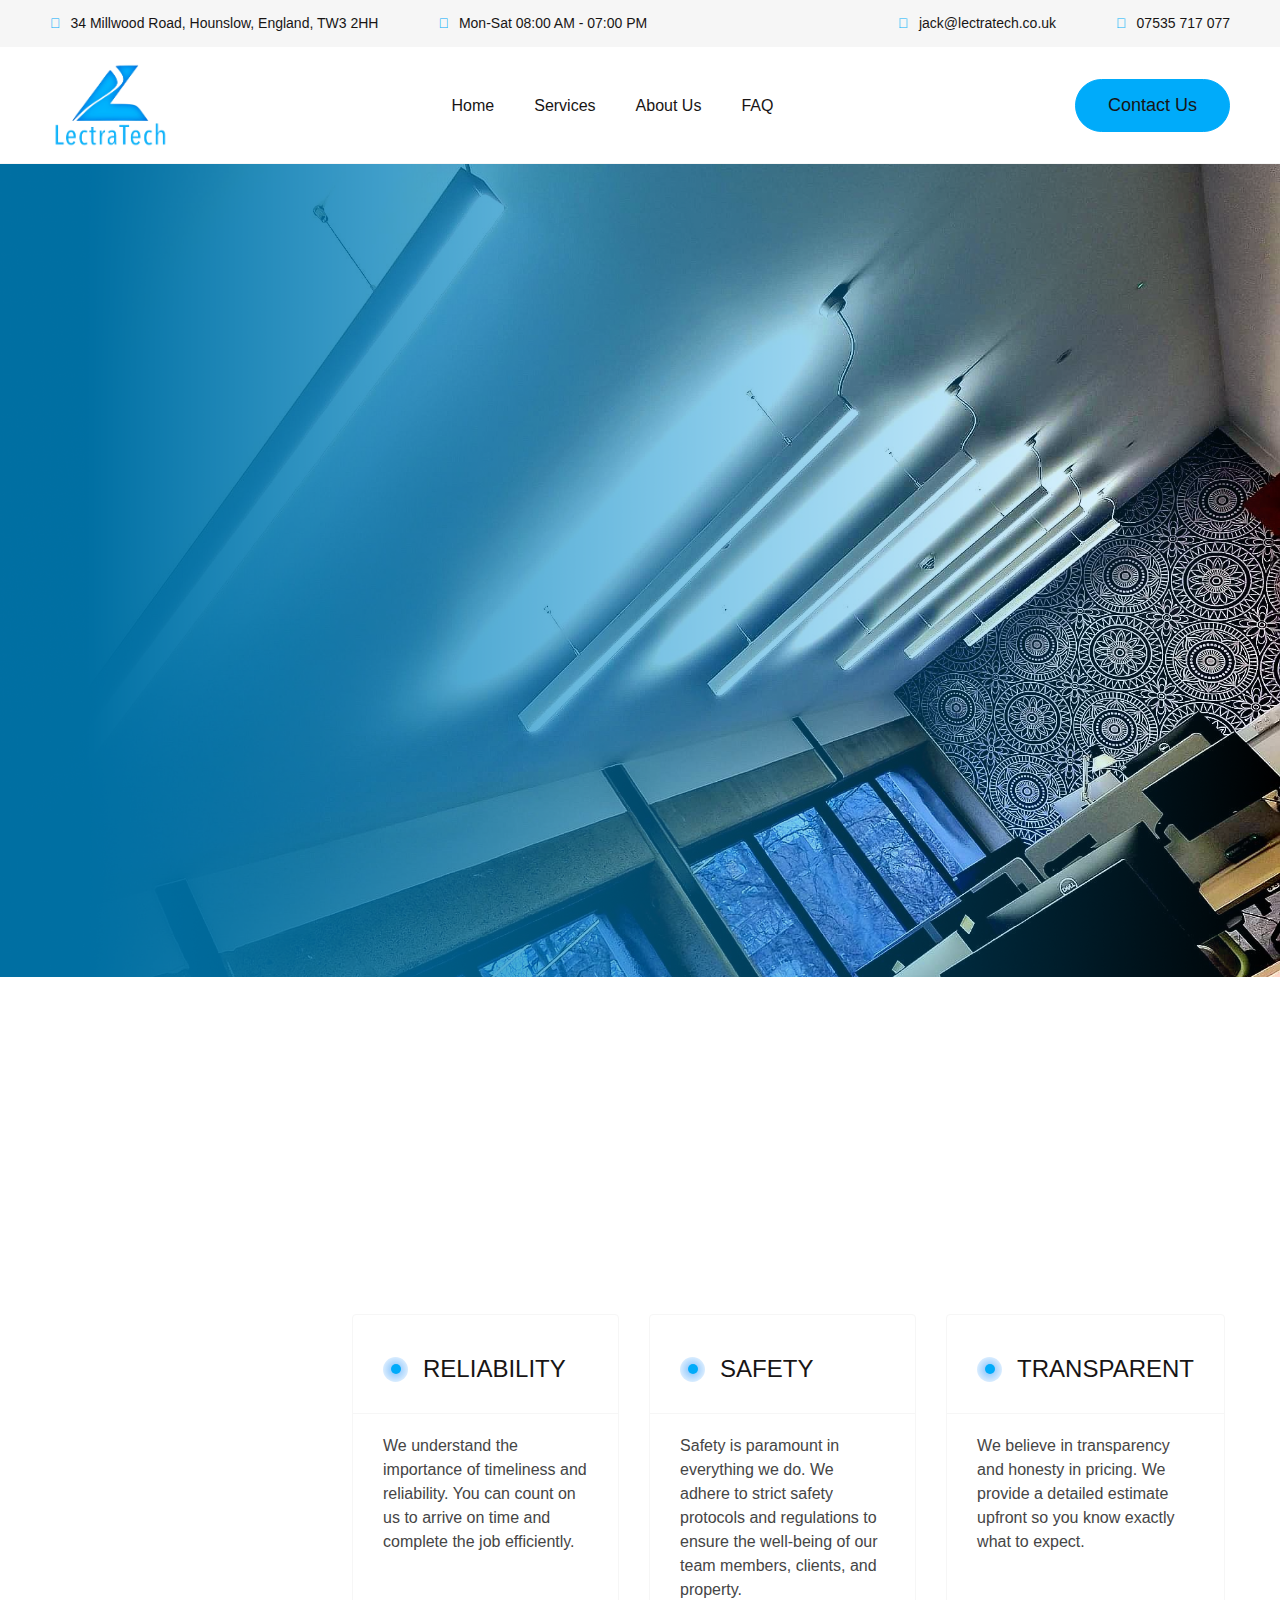
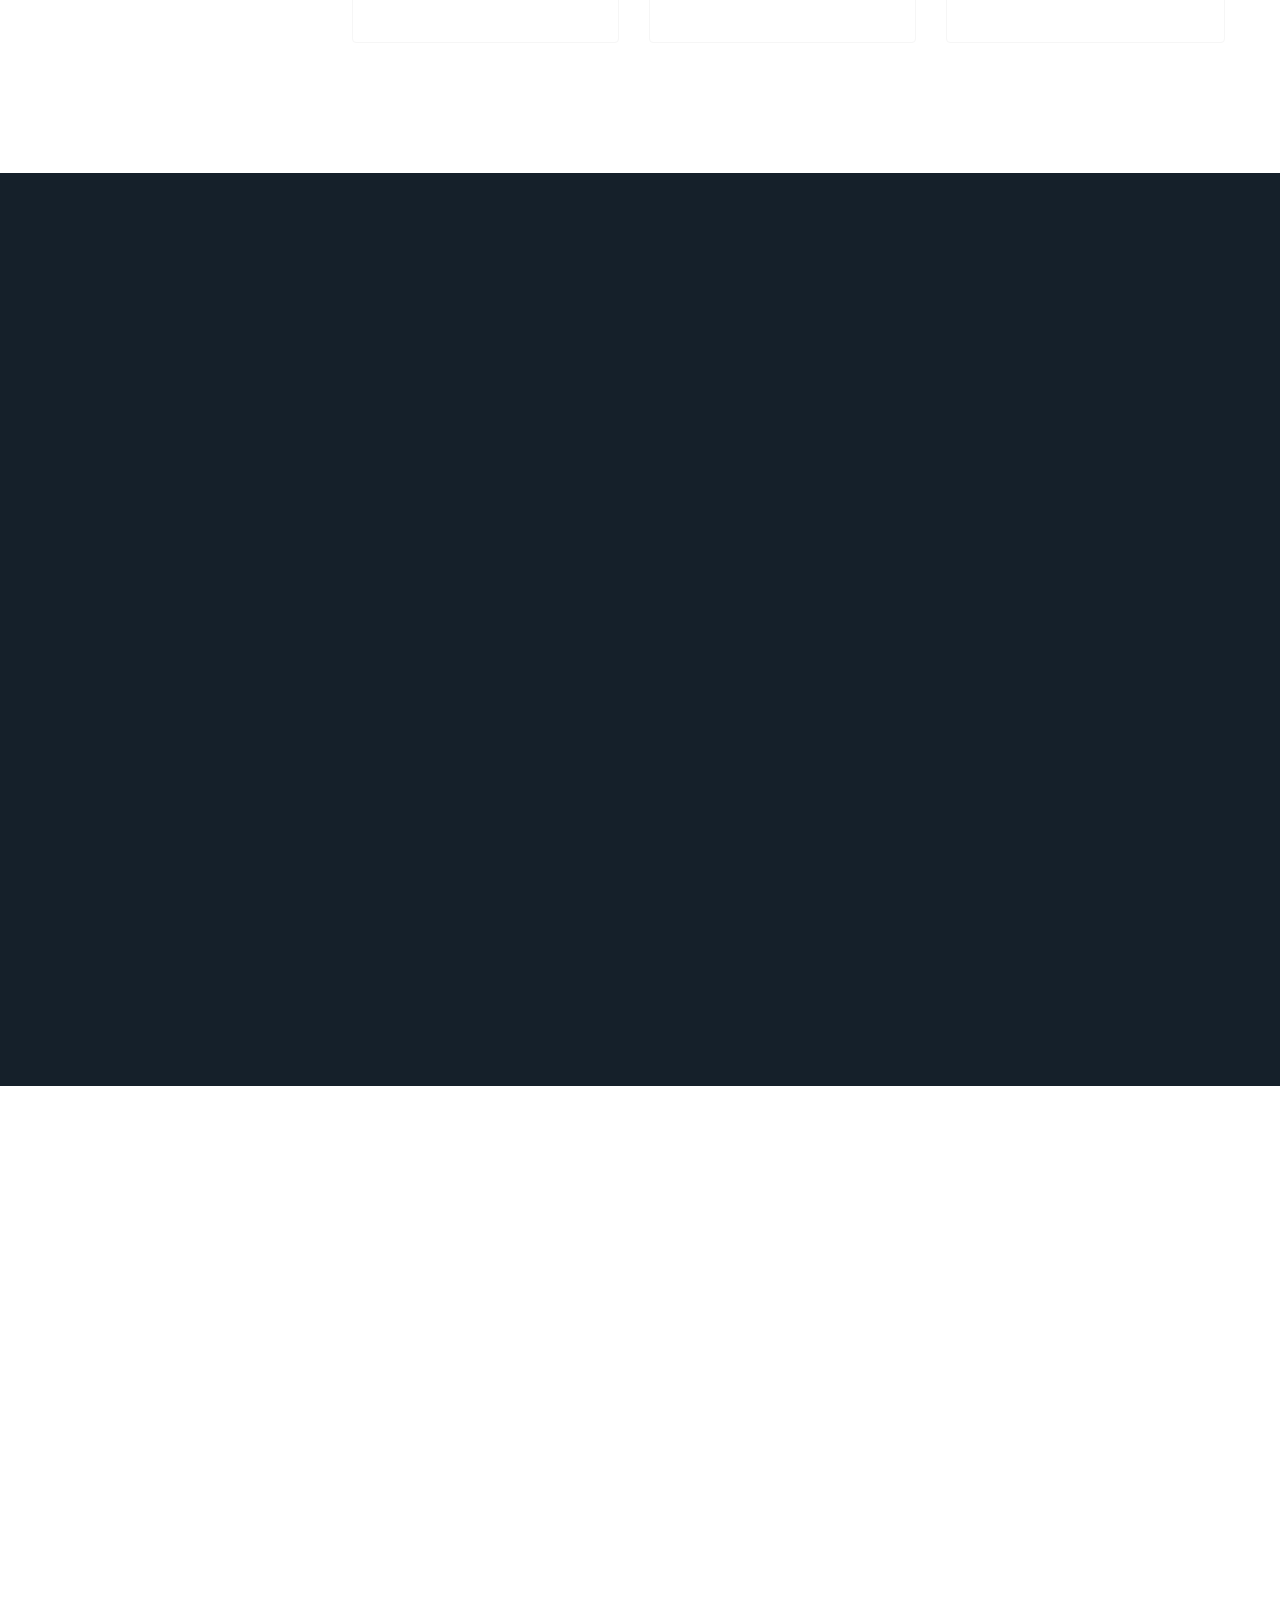
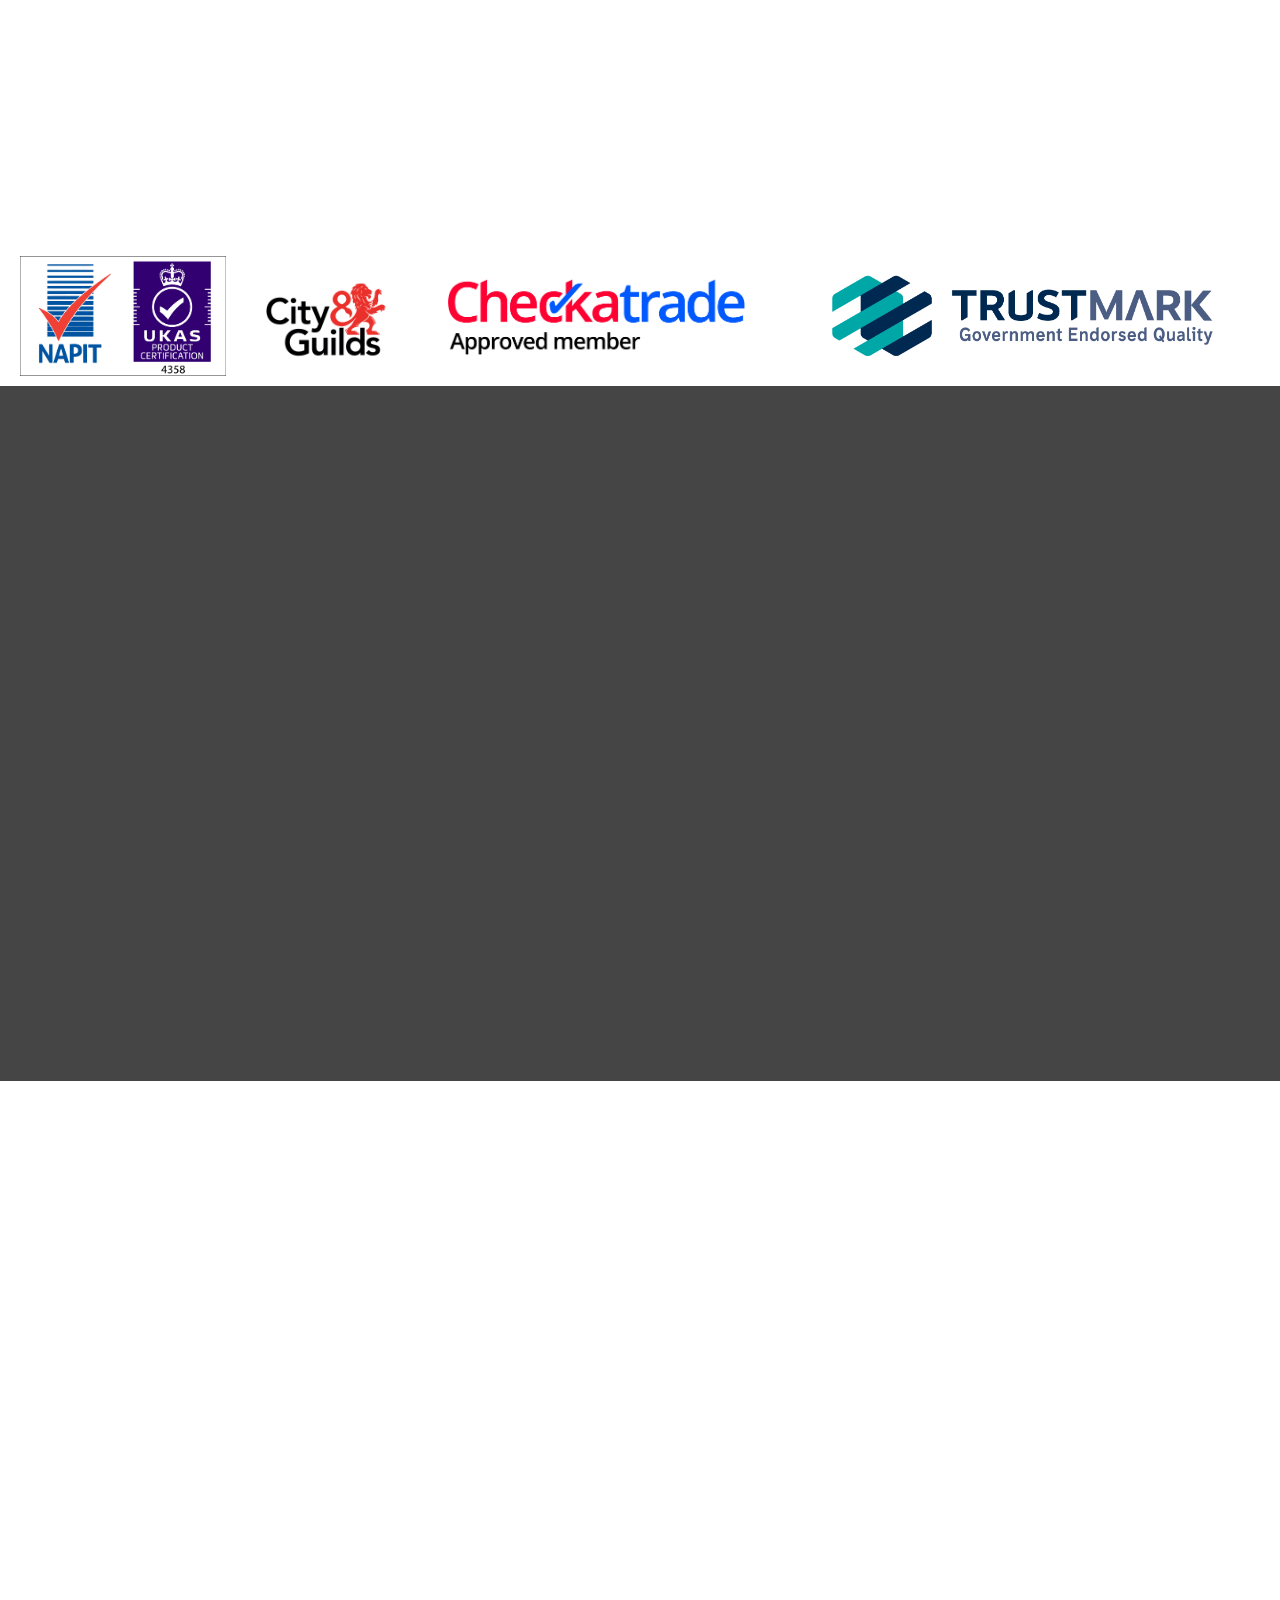
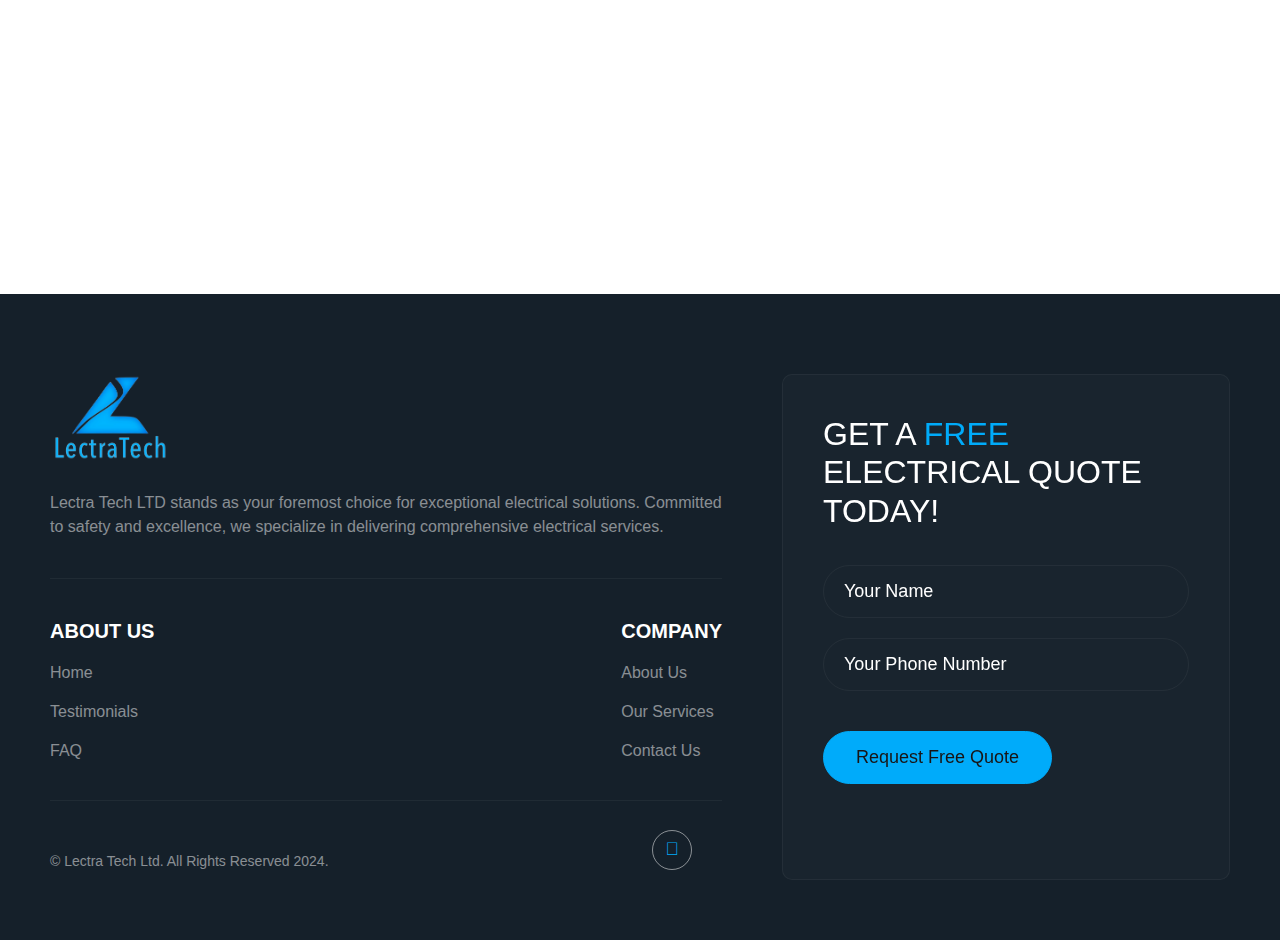
==== commit 9989f56b: "Add files via upload" ====
--- a/index.html
+++ b/index.html
@@ -29,8 +29,8 @@
                 ("ontouchstart"in o || o.DocumentTouch && c instanceof DocumentTouch) && (n.className += t + "touch")
             }(window, document);
         </script>
-        <link href="" rel="shortcut icon" type="image/x-icon"/>
-        <link href="" rel="apple-touch-icon"/>
+        <link href="imgs/ico.svg" rel="shortcut icon" type="image/x-icon"/>
+        <link href="imgs/ico.svg" rel="apple-touch-icon"/>
         
         <script type="text/javascript">
             window.__WEBFLOW_CURRENCY_SETTINGS = {
@@ -108,35 +108,36 @@
                 </div>
             </div>
         </div>
-        <section class="section banner-home-1"><img src="imgs/hero 6.png" loading="lazy" sizes="100vw"  alt="Banner Image" class="image-banner"/>
-            <div class="w-layout-blockcontainer base-container w-container">
-                <img src="https://cdn.prod.website-files.com/665ef9ff4e4a3c3f283d9d5d/6665a01c1b6b1c1d4778ad99_dots.svg" style="z-index: 999;" loading="lazy" alt="dots" class="banner-image-absolute"/>
-                <div class="banner-wrapper">
-                    <h1 data-w-id="a03e5860-ef09-3192-cf0c-0ac3a9970236" style="opacity:0; color:aliceblue" class="banner-heading">Expert Electrical Solutions</h1>
-                </div>
-            </div>
-            <div data-w-id="5194908f-cb23-9674-2e29-9f6b8649cb55" style="opacity:0" class="banner-image">
-                <div class="banner-text-block-wrap">
-                    <div data-w-id="f90f1503-6a88-790b-61e2-596f66ff8f2f" style="opacity:0" class="banner-text-block">
-                        <img src="imgs/hero1.svg" loading="lazy" alt="" class="banner-shape-icon"/>
-                        <div class="text-wrap-relative">
-                            <div class="text-with-button-banner">
-                                <div class="footer-divider banner"></div>
-                                <p class="text-white paragraph-large-banner">Transform your space with our professional electrical services, designed to illuminate your home and enhance your living experience.</p>
-                                <div class="button-container">
-																	<a href="contact.html" class="primary-button margin-top-button-form w-button">Request a quote</a>
-																	<a href="contact.html" class="primary-button2 margin-top-button-form w-button">Request a call back</a>
-																</div>
-																
+        <section class="section banner-home-1">
+					<img src="imgs/hero 6.png" loading="lazy" sizes="100vw"  alt="Banner Image" class="image-banner" />
+					<div class="w-layout-blockcontainer base-container w-container">
+							<!-- <img src="https://cdn.prod.website-files.com/665ef9ff4e4a3c3f283d9d5d/6665a01c1b6b1c1d4778ad99_dots.svg" style="z-index: 999;" loading="lazy" alt="dots" class="banner-image-absolute"/> -->
+							<div class="banner-wrapper">
+									<h1 data-w-id="a03e5860-ef09-3192-cf0c-0ac3a9970236" style="opacity:0; color:aliceblue;" class="banner-heading">Expert Electrical Solutions</h1>
+							</div>
+					</div>
+					<div data-w-id="5194908f-cb23-9674-2e29-9f6b8649cb55" style="opacity:0" class="banner-image">
+							<div class="banner-text-block-wrap">
+									<div data-w-id="f90f1503-6a88-790b-61e2-596f66ff8f2f" style="opacity:0" class="banner-text-block">
+											<img src="imgs/hero1.svg" loading="lazy" alt="" class="banner-shape-icon"/>
+											<div class="text-wrap-relative">
+													<div class="text-with-button-banner">
+															<div class="footer-divider banner"></div>
+															<p class="text-white paragraph-large-banner">Transform your space with our professional electrical services, designed to illuminate your home and enhance your living experience.</p>
+															<div class="button-container">
+																<a href="contact.html" class="primary-button margin-top-button-form w-button">Request a quote</a>
+																<a href="contact.html" class="primary-button2 margin-top-button-form w-button">Request a call back</a>
+															</div>
+															
 
-                            </div>
-                        </div>
-                    </div>
-                    <!-- <img src="imgs/hero.jpg" loading="lazy" sizes="100vw"  alt="Banner Image" class="image-banner"/> -->
-                </div>
-                <!-- <div class="banner-block-grey"></div> -->
-            </div>
-        </section>
+													</div>
+											</div>
+									</div>
+									<!-- <img src="imgs/hero.jpg" loading="lazy" sizes="100vw"  alt="Banner Image" class="image-banner"/> -->
+							</div>
+							<!-- <div class="banner-block-grey"></div> -->
+					</div>
+			</section>
         
         <section class="section">
             <div class="w-layout-blockcontainer base-container w-container">
--- a/style.css
+++ b/style.css
@@ -1,6 +1,6 @@
 html {
+  -webkit-text-size-adjust: 100%;
   -ms-text-size-adjust: 100%;
-  -webkit-text-size-adjust: 100%;
   font-family: sans-serif;
 }
 
@@ -83,10 +83,6 @@
   overflow: hidden;
 }
 
-figure {
-  margin: 1em 40px;
-}
-
 hr {
   box-sizing: content-box;
   height: 0;
@@ -148,12 +144,6 @@
 
 input[type="search"]::-webkit-search-cancel-button, input[type="search"]::-webkit-search-decoration {
   -webkit-appearance: none;
-}
-
-fieldset {
-  border: 1px solid silver;
-  margin: 0 2px;
-  padding: .35em .625em .75em;
 }
 
 legend {
@@ -198,11 +188,11 @@
 }
 
 .w-icon-slider-right:before {
-  content: "оЂ";
+  content: ">";
 }
 
 .w-icon-slider-left:before {
-  content: "оЃ";
+  content: "<";
 }
 
 .w-icon-nav-menu:before {
@@ -210,7 +200,7 @@
 }
 
 .w-icon-arrow-down:before, .w-icon-dropdown-toggle:before {
-  content: "оѓ";
+  content: "▾";
 }
 
 .w-icon-file-upload-remove:before {
@@ -230,9 +220,9 @@
 }
 
 body {
-  min-height: 100%;
   color: #333;
   background-color: #fff;
+  min-height: 100%;
   margin: 0;
   font-family: Arial, sans-serif;
   font-size: 14px;
@@ -240,8 +230,8 @@
 }
 
 img {
+  vertical-align: middle;
   max-width: 100%;
-  vertical-align: middle;
   display: inline-block;
 }
 
@@ -304,12 +294,6 @@
   z-index: auto;
   visibility: visible;
   box-sizing: border-box;
-  width: auto;
-  height: auto;
-  max-height: none;
-  max-width: none;
-  min-height: 0;
-  min-width: 0;
   float: none;
   clear: none;
   box-shadow: none;
@@ -339,6 +323,12 @@
   background: none;
   border: 0 rgba(0, 0, 0, 0);
   border-radius: 0;
+  width: auto;
+  min-width: 0;
+  max-width: none;
+  height: auto;
+  min-height: 0;
+  max-height: none;
   margin: 0;
   padding: 0;
   list-style-type: disc;
@@ -361,10 +351,10 @@
   z-index: 2147483647 !important;
   color: #aaadb0 !important;
   opacity: 1 !important;
+  background-color: #fff !important;
+  border-radius: 3px !important;
   width: auto !important;
   height: auto !important;
-  background-color: #fff !important;
-  border-radius: 3px !important;
   margin: 0 !important;
   padding: 6px !important;
   font-size: 12px !important;
@@ -478,9 +468,9 @@
 }
 
 .w-video iframe, .w-video object, .w-video embed {
+  border: none;
   width: 100%;
   height: 100%;
-  border: none;
   position: absolute;
   top: 0;
   left: 0;
@@ -523,12 +513,12 @@
 }
 
 .w-input, .w-select {
-  width: 100%;
-  height: 38px;
   color: #333;
   vertical-align: middle;
   background-color: #fff;
   border: 1px solid #ccc;
+  width: 100%;
+  height: 38px;
   margin-bottom: 10px;
   padding: 8px 12px;
   font-size: 14px;
@@ -609,10 +599,10 @@
 }
 
 .w-file-upload-input {
+  opacity: 0;
+  z-index: -100;
   width: .1px;
   height: .1px;
-  opacity: 0;
-  z-index: -100;
   position: absolute;
   overflow: hidden;
 }
@@ -659,9 +649,9 @@
 }
 
 .w-file-remove-link {
+  cursor: pointer;
   width: auto;
   height: auto;
-  cursor: pointer;
   margin-top: 3px;
   margin-left: 10px;
   padding: 3px;
@@ -1043,12 +1033,12 @@
 
 .w-widget-twitter-count-shim {
   vertical-align: top;
-  width: 28px;
-  height: 20px;
   text-align: center;
   background: #fff;
   border: 1px solid #758696;
   border-radius: 3px;
+  width: 28px;
+  height: 20px;
   display: inline-block;
   position: relative;
 }
@@ -1095,10 +1085,10 @@
 
 .w-widget-twitter-count-shim:not(.w--vertical):before, .w-widget-twitter-count-shim:not(.w--vertical):after {
   content: " ";
-  height: 0;
-  width: 0;
   pointer-events: none;
   border: solid rgba(0, 0, 0, 0);
+  width: 0;
+  height: 0;
   position: absolute;
   top: 50%;
   left: 0;
@@ -1138,10 +1128,10 @@
 
 .w-widget-twitter-count-shim.w--vertical:before, .w-widget-twitter-count-shim.w--vertical:after {
   content: " ";
-  height: 0;
-  width: 0;
   pointer-events: none;
   border: solid rgba(0, 0, 0, 0);
+  width: 0;
+  height: 0;
   position: absolute;
   top: 100%;
   left: 50%;
@@ -1169,19 +1159,19 @@
 }
 
 .w-background-video {
+  color: #fff;
   height: 500px;
-  color: #fff;
   position: relative;
   overflow: hidden;
 }
 
 .w-background-video > video {
-  width: 100%;
-  height: 100%;
   object-fit: cover;
   z-index: -100;
   background-position: 50%;
   background-size: cover;
+  width: 100%;
+  height: 100%;
   margin: auto;
   position: absolute;
   top: -100%;
@@ -1208,19 +1198,19 @@
 }
 
 .w-slider {
-  height: 300px;
   text-align: center;
   clear: both;
   -webkit-tap-highlight-color: rgba(0, 0, 0, 0);
   tap-highlight-color: rgba(0, 0, 0, 0);
   background: #ddd;
+  height: 300px;
   position: relative;
 }
 
 .w-slider-mask {
   z-index: 1;
+  white-space: nowrap;
   height: 100%;
-  white-space: nowrap;
   display: block;
   position: relative;
   left: 0;
@@ -1230,20 +1220,20 @@
 
 .w-slide {
   vertical-align: top;
+  white-space: normal;
+  text-align: left;
   width: 100%;
   height: 100%;
-  white-space: normal;
-  text-align: left;
   display: inline-block;
   position: relative;
 }
 
 .w-slider-nav {
   z-index: 2;
-  height: 40px;
   text-align: center;
   -webkit-tap-highlight-color: rgba(0, 0, 0, 0);
   tap-highlight-color: rgba(0, 0, 0, 0);
+  height: 40px;
   margin: auto;
   padding-top: 10px;
   position: absolute;
@@ -1258,10 +1248,10 @@
 }
 
 .w-slider-nav.w-num > div {
+  font-size: inherit;
+  line-height: inherit;
   width: auto;
   height: auto;
-  font-size: inherit;
-  line-height: inherit;
   padding: .2em .5em;
 }
 
@@ -1282,10 +1272,10 @@
 }
 
 .w-slider-dot {
+  cursor: pointer;
+  background-color: rgba(255, 255, 255, .4);
   width: 1em;
   height: 1em;
-  cursor: pointer;
-  background-color: rgba(255, 255, 255, .4);
   margin: 0 3px .5em;
   transition: background-color .1s, color .1s;
   display: inline-block;
@@ -1306,7 +1296,6 @@
 }
 
 .w-slider-arrow-left, .w-slider-arrow-right {
-  width: 80px;
   cursor: pointer;
   color: #fff;
   -webkit-tap-highlight-color: rgba(0, 0, 0, 0);
@@ -1314,6 +1303,7 @@
   -webkit-user-select: none;
   -ms-user-select: none;
   user-select: none;
+  width: 80px;
   margin: auto;
   font-size: 40px;
   position: absolute;
@@ -1354,9 +1344,9 @@
 
 .w-slider-aria-label {
   clip: rect(0 0 0 0);
+  border: 0;
+  width: 1px;
   height: 1px;
-  width: 1px;
-  border: 0;
   margin: -1px;
   padding: 0;
   position: absolute;
@@ -1412,8 +1402,8 @@
 }
 
 .w-dropdown-list {
+  background: #ddd;
   min-width: 100%;
-  background: #ddd;
   display: none;
   position: absolute;
 }
@@ -1477,8 +1467,8 @@
 }
 
 .w-lightbox-backdrop, .w-lightbox-container {
+  -webkit-overflow-scrolling: touch;
   height: 100%;
-  -webkit-overflow-scrolling: touch;
   overflow: auto;
 }
 
@@ -1489,9 +1479,9 @@
 }
 
 .w-lightbox-view {
+  opacity: 0;
   width: 100vw;
   height: 100vh;
-  opacity: 0;
   position: absolute;
 }
 
@@ -1520,8 +1510,8 @@
 
 .w-lightbox-img {
   width: auto;
+  max-width: none;
   height: auto;
-  max-width: none;
 }
 
 .w-lightbox-image {
@@ -1559,11 +1549,11 @@
 }
 
 .w-lightbox-control {
-  width: 4em;
   cursor: pointer;
   background-position: center;
   background-repeat: no-repeat;
   background-size: 24px;
+  width: 4em;
   transition: all .3s;
   position: absolute;
   top: 0;
@@ -1584,9 +1574,9 @@
 }
 
 .w-lightbox-close {
-  height: 2.6em;
   background-image: url("[data-uri]");
   background-size: 18px;
+  height: 2.6em;
   right: 0;
 }
 
@@ -1603,9 +1593,9 @@
 }
 
 .w-lightbox-item {
-  width: 10vh;
   box-sizing: content-box;
   cursor: pointer;
+  width: 10vh;
   padding: 2vh 1vh;
   display: inline-block;
   -webkit-transform: translate3d(0, 0, 0);
@@ -1616,8 +1606,8 @@
 }
 
 .w-lightbox-thumbnail {
+  background: #222;
   height: 10vh;
-  background: #222;
   position: relative;
   overflow: hidden;
 }
@@ -1642,10 +1632,10 @@
 
 .w-lightbox-spinner {
   box-sizing: border-box;
+  border: 5px solid rgba(0, 0, 0, .4);
+  border-radius: 50%;
   width: 40px;
   height: 40px;
-  border: 5px solid rgba(0, 0, 0, .4);
-  border-radius: 50%;
   margin-top: -20px;
   margin-left: -20px;
   animation: .8s linear infinite spin;
@@ -1815,10 +1805,10 @@
 }
 
 .w-richtext figure.w-richtext-align-fullwidth {
+  text-align: center;
+  clear: both;
   width: 100%;
   max-width: 100%;
-  text-align: center;
-  clear: both;
   margin-left: auto;
   margin-right: auto;
   display: block;
@@ -1891,8 +1881,8 @@
 
 [data-nav-menu-open] {
   text-align: center;
+  background: #c8c8c8;
   min-width: 200px;
-  background: #c8c8c8;
   position: absolute;
   top: 100%;
   left: 0;
@@ -2095,47 +2085,26 @@
   display: grid;
 }
 
+.w-code-component > * {
+  width: 100%;
+  height: 100%;
+  position: absolute;
+  top: 0;
+  left: 0;
+}
+
 :root {
-  --neutral--600: #586272;
-  --neutral--800: #161c24;
-  --secondary--color-2: #57aef4;
-  --secondary--color-3: #e9f4ff;
-  --neutral--400: #d9dce2;
-  --general--shadow-01: rgba(22, 28, 36, .06);
-  --neutral--300: #eceff3;
-  --neutral--100: white;
-  --general--shadow-02: rgba(22, 28, 36, .08);
-  --neutral--200: #f7f9fc;
-  --button-shadow--color-2: rgba(255, 206, 81, .08);
-  --secondary--color-1: #1a386a;
-  --accent--primary-1: #51a2ff;
-  --neutral--700: #3d4249;
-  --neutral--500: #9399a2;
-  --system--green-400: #11845b;
-  --system--blue-400: #086cd9;
-  --system--blue-300: #1d88fe;
-  --system--blue-200: #8fc3ff;
-  --system--blue-100: #eaf4ff;
-  --system--green-300: #05c168;
-  --system--green-200: #7fdca4;
-  --system--green-100: #def2e6;
-  --system--red-400: #dc2b2b;
-  --system--300: #ff5a65;
-  --system--red-200: #ffbec2;
-  --system--red-100: #ffeff0;
-  --system--orange-400: #1b3dd5;
-  --system--orange-300: #2c6fff;
-  --system--orange-200: #9bdaff;
-  --system--orange-100: #e4f3ff;
-  --general--shadow-03: rgba(22, 28, 36, .1);
-  --general--shadow-04: rgba(22, 28, 36, .14);
-  --general--shadow-05: rgba(22, 28, 36, .16);
-  --general--shadow-06: rgba(22, 28, 36, .24);
-  --button-shadow--color-01: rgba(255, 206, 81, .06);
-  --button-shadow--color-03: rgba(255, 206, 81, .12);
-  --button-shadow--white-01: rgba(22, 28, 36, .04);
-  --button-shadow--white-02: rgba(22, 28, 36, .06);
-  --button-shadow--white-03: rgba(22, 28, 36, .1);
+  --text-dark: #181515;
+  --paragraph-gray: #454545;
+  --primary: #00abfa;
+  --light-grey: #f6f6f6;
+  --dark-color: #15202a;
+  --grey: #454545;
+  --white: white;
+  --dark-gray: #afafaf;
+  --dark: #0e0e0e;
+  --white-50: rgba(255, 255, 255, .5);
+  --dark-gray-50: rgba(175, 175, 175, .5);
 }
 
 .w-layout-blockcontainer {
@@ -2143,21 +2112,6 @@
   margin-left: auto;
   margin-right: auto;
   display: block;
-}
-
-.w-layout-grid {
-  grid-row-gap: 16px;
-  grid-column-gap: 16px;
-  grid-template-rows: auto auto;
-  grid-template-columns: 1fr 1fr;
-  grid-auto-columns: 1fr;
-  display: grid;
-}
-
-.w-layout-vflex {
-  flex-direction: column;
-  align-items: flex-start;
-  display: flex;
 }
 
 .w-layout-hflex {
@@ -2186,13 +2140,17 @@
   display: flex;
 }
 
+.w-commerce-commercecartopenlinkicon {
+  margin-right: 8px;
+}
+
 .w-commerce-commercecartopenlinkcount {
-  height: 18px;
-  min-width: 18px;
   color: #3898ec;
   text-align: center;
   background-color: #fff;
   border-radius: 9px;
+  min-width: 18px;
+  height: 18px;
   margin-left: 8px;
   padding-left: 6px;
   padding-right: 6px;
@@ -2252,11 +2210,11 @@
 }
 
 .w-commerce-commercecartcontainer {
-  width: 100%;
-  max-width: 480px;
-  min-width: 320px;
   background-color: #fff;
   flex-direction: column;
+  width: 100%;
+  min-width: 320px;
+  max-width: 480px;
   display: flex;
   overflow: auto;
   box-shadow: 0 5px 25px rgba(0, 0, 0, .25);
@@ -2311,6 +2269,11 @@
   display: flex;
 }
 
+.w-commerce-commercecartitemimage {
+  width: 60px;
+  height: 0%;
+}
+
 .w-commerce-commercecartiteminfo {
   flex-direction: column;
   flex: 1;
@@ -2319,6 +2282,10 @@
   display: flex;
 }
 
+.w-commerce-commercecartproductname {
+  font-weight: 700;
+}
+
 .w-commerce-commercecartoptionlist {
   margin-bottom: 0;
   padding-left: 0;
@@ -2327,22 +2294,18 @@
 }
 
 .w-commerce-commercecartquantity {
-  height: 38px;
-  width: 60px;
   -webkit-appearance: none;
   -ms-appearance: none;
   appearance: none;
   background-color: #fafafa;
   border: 1px solid #ddd;
   border-radius: 3px;
+  width: 60px;
+  height: 38px;
   margin-bottom: 10px;
   padding: 8px 6px 8px 12px;
   line-height: 20px;
   display: block;
-}
-
-.w-commerce-commercecartquantity::-ms-input-placeholder {
-  color: #999;
 }
 
 .w-commerce-commercecartquantity::placeholder {
@@ -2380,12 +2343,12 @@
   -webkit-appearance: none;
   -ms-appearance: none;
   appearance: none;
-  height: 38px;
-  min-height: 30px;
   background-color: #000;
   border-width: 0;
   border-radius: 2px;
   align-items: center;
+  height: 38px;
+  min-height: 30px;
   margin-bottom: 8px;
   padding: 0;
   text-decoration: none;
@@ -2404,12 +2367,12 @@
   -webkit-appearance: none;
   -ms-appearance: none;
   appearance: none;
-  height: 38px;
   background-color: #000;
   border-width: 0;
   border-radius: 2px;
   justify-content: center;
   align-items: center;
+  height: 38px;
   margin-bottom: 8px;
   padding: 0 15px;
   text-decoration: none;
@@ -2453,11 +2416,116 @@
   padding: 10px;
 }
 
+.w-layout-grid {
+  grid-row-gap: 16px;
+  grid-column-gap: 16px;
+  grid-template-rows: auto auto;
+  grid-template-columns: 1fr 1fr;
+  grid-auto-columns: 1fr;
+  display: grid;
+}
+
+.w-commerce-commerceaddtocartform {
+  margin: 0 0 15px;
+}
+
+.w-commerce-commerceaddtocartoptionpillgroup {
+  margin-bottom: 10px;
+  display: flex;
+}
+
+.w-commerce-commerceaddtocartoptionpill {
+  color: #000;
+  cursor: pointer;
+  background-color: #fff;
+  border: 1px solid #000;
+  margin-right: 10px;
+  padding: 8px 15px;
+}
+
+.w-commerce-commerceaddtocartoptionpill.w--ecommerce-pill-selected {
+  color: #fff;
+  background-color: #000;
+}
+
+.w-commerce-commerceaddtocartoptionpill.w--ecommerce-pill-disabled {
+  color: #666;
+  cursor: not-allowed;
+  background-color: #e6e6e6;
+  border-color: #e6e6e6;
+  outline-style: none;
+}
+
+.w-commerce-commerceaddtocartquantityinput {
+  -webkit-appearance: none;
+  -ms-appearance: none;
+  appearance: none;
+  background-color: #fafafa;
+  border: 1px solid #ddd;
+  border-radius: 3px;
+  width: 60px;
+  height: 38px;
+  margin-bottom: 10px;
+  padding: 8px 6px 8px 12px;
+  line-height: 20px;
+  display: block;
+}
+
+.w-commerce-commerceaddtocartquantityinput::placeholder {
+  color: #999;
+}
+
+.w-commerce-commerceaddtocartquantityinput:focus {
+  border-color: #3898ec;
+  outline-style: none;
+}
+
+.w-commerce-commerceaddtocartbutton {
+  color: #fff;
+  cursor: pointer;
+  -webkit-appearance: none;
+  -ms-appearance: none;
+  appearance: none;
+  background-color: #3898ec;
+  border-width: 0;
+  border-radius: 0;
+  align-items: center;
+  padding: 9px 15px;
+  text-decoration: none;
+  display: flex;
+}
+
+.w-commerce-commerceaddtocartbutton.w--ecommerce-add-to-cart-disabled {
+  color: #666;
+  cursor: not-allowed;
+  background-color: #e6e6e6;
+  border-color: #e6e6e6;
+  outline-style: none;
+}
+
+.w-commerce-commerceaddtocartoutofstock {
+  background-color: #ddd;
+  margin-top: 10px;
+  padding: 10px;
+}
+
+.w-commerce-commerceaddtocarterror {
+  background-color: #ffdede;
+  margin-top: 10px;
+  padding: 10px;
+}
+
 .w-commerce-commercecheckoutformcontainer {
+  background-color: #f5f5f5;
   width: 100%;
   min-height: 100vh;
-  background-color: #f5f5f5;
   padding: 20px;
+}
+
+.w-commerce-commercelayoutcontainer {
+  justify-content: center;
+  align-items: flex-start;
+  display: flex;
 }
 
 .w-commerce-commercelayoutmain {
@@ -2491,24 +2559,20 @@
 }
 
 .w-commerce-commercecheckoutemailinput {
-  height: 38px;
-  width: 100%;
   -webkit-appearance: none;
   -ms-appearance: none;
   appearance: none;
   background-color: #fafafa;
   border: 1px solid #ddd;
   border-radius: 3px;
+  width: 100%;
+  height: 38px;
   margin-bottom: 0;
   padding: 8px 12px;
   line-height: 20px;
   display: block;
 }
 
-.w-commerce-commercecheckoutemailinput::-ms-input-placeholder {
-  color: #999;
-}
-
 .w-commerce-commercecheckoutemailinput::placeholder {
   color: #999;
 }
@@ -2523,24 +2587,20 @@
 }
 
 .w-commerce-commercecheckoutshippingfullname {
-  height: 38px;
-  width: 100%;
   -webkit-appearance: none;
   -ms-appearance: none;
   appearance: none;
   background-color: #fafafa;
   border: 1px solid #ddd;
   border-radius: 3px;
+  width: 100%;
+  height: 38px;
   margin-bottom: 16px;
   padding: 8px 12px;
   line-height: 20px;
   display: block;
 }
 
-.w-commerce-commercecheckoutshippingfullname::-ms-input-placeholder {
-  color: #999;
-}
-
 .w-commerce-commercecheckoutshippingfullname::placeholder {
   color: #999;
 }
@@ -2551,24 +2611,20 @@
 }
 
 .w-commerce-commercecheckoutshippingstreetaddress {
-  height: 38px;
-  width: 100%;
   -webkit-appearance: none;
   -ms-appearance: none;
   appearance: none;
   background-color: #fafafa;
   border: 1px solid #ddd;
   border-radius: 3px;
+  width: 100%;
+  height: 38px;
   margin-bottom: 16px;
   padding: 8px 12px;
   line-height: 20px;
   display: block;
 }
 
-.w-commerce-commercecheckoutshippingstreetaddress::-ms-input-placeholder {
-  color: #999;
-}
-
 .w-commerce-commercecheckoutshippingstreetaddress::placeholder {
   color: #999;
 }
@@ -2579,24 +2635,20 @@
 }
 
 .w-commerce-commercecheckoutshippingstreetaddressoptional {
-  height: 38px;
-  width: 100%;
   -webkit-appearance: none;
   -ms-appearance: none;
   appearance: none;
   background-color: #fafafa;
   border: 1px solid #ddd;
   border-radius: 3px;
+  width: 100%;
+  height: 38px;
   margin-bottom: 16px;
   padding: 8px 12px;
   line-height: 20px;
   display: block;
 }
 
-.w-commerce-commercecheckoutshippingstreetaddressoptional::-ms-input-placeholder {
-  color: #999;
-}
-
 .w-commerce-commercecheckoutshippingstreetaddressoptional::placeholder {
   color: #999;
 }
@@ -2619,24 +2671,20 @@
 }
 
 .w-commerce-commercecheckoutshippingcity {
-  height: 38px;
-  width: 100%;
   -webkit-appearance: none;
   -ms-appearance: none;
   appearance: none;
   background-color: #fafafa;
   border: 1px solid #ddd;
   border-radius: 3px;
+  width: 100%;
+  height: 38px;
   margin-bottom: 16px;
   padding: 8px 12px;
   line-height: 20px;
   display: block;
 }
 
-.w-commerce-commercecheckoutshippingcity::-ms-input-placeholder {
-  color: #999;
-}
-
 .w-commerce-commercecheckoutshippingcity::placeholder {
   color: #999;
 }
@@ -2647,24 +2695,20 @@
 }
 
 .w-commerce-commercecheckoutshippingstateprovince {
-  height: 38px;
-  width: 100%;
   -webkit-appearance: none;
   -ms-appearance: none;
   appearance: none;
   background-color: #fafafa;
   border: 1px solid #ddd;
   border-radius: 3px;
+  width: 100%;
+  height: 38px;
   margin-bottom: 16px;
   padding: 8px 12px;
   line-height: 20px;
   display: block;
 }
 
-.w-commerce-commercecheckoutshippingstateprovince::-ms-input-placeholder {
-  color: #999;
-}
-
 .w-commerce-commercecheckoutshippingstateprovince::placeholder {
   color: #999;
 }
@@ -2675,24 +2719,20 @@
 }
 
 .w-commerce-commercecheckoutshippingzippostalcode {
-  height: 38px;
-  width: 100%;
   -webkit-appearance: none;
   -ms-appearance: none;
   appearance: none;
   background-color: #fafafa;
   border: 1px solid #ddd;
   border-radius: 3px;
+  width: 100%;
+  height: 38px;
   margin-bottom: 16px;
   padding: 8px 12px;
   line-height: 20px;
   display: block;
 }
 
-.w-commerce-commercecheckoutshippingzippostalcode::-ms-input-placeholder {
-  color: #999;
-}
-
 .w-commerce-commercecheckoutshippingzippostalcode::placeholder {
   color: #999;
 }
@@ -2703,22 +2743,18 @@
 }
 
 .w-commerce-commercecheckoutshippingcountryselector {
-  height: 38px;
-  width: 100%;
   -webkit-appearance: none;
   -ms-appearance: none;
   appearance: none;
   background-color: #fafafa;
   border: 1px solid #ddd;
   border-radius: 3px;
+  width: 100%;
+  height: 38px;
   margin-bottom: 0;
   padding: 8px 12px;
   line-height: 20px;
   display: block;
-}
-
-.w-commerce-commercecheckoutshippingcountryselector::-ms-input-placeholder {
-  color: #999;
 }
 
 .w-commerce-commercecheckoutshippingcountryselector::placeholder {
@@ -2776,8 +2812,6 @@
 }
 
 .w-commerce-commercecheckoutcardnumber {
-  height: 38px;
-  width: 100%;
   -webkit-appearance: none;
   -ms-appearance: none;
   appearance: none;
@@ -2785,16 +2819,14 @@
   background-color: #fafafa;
   border: 1px solid #ddd;
   border-radius: 3px;
+  width: 100%;
+  height: 38px;
   margin-bottom: 16px;
   padding: 8px 12px;
   line-height: 20px;
   display: block;
 }
 
-.w-commerce-commercecheckoutcardnumber::-ms-input-placeholder {
-  color: #999;
-}
-
 .w-commerce-commercecheckoutcardnumber::placeholder {
   color: #999;
 }
@@ -2805,8 +2837,6 @@
 }
 
 .w-commerce-commercecheckoutcardexpirationdate {
-  height: 38px;
-  width: 100%;
   -webkit-appearance: none;
   -ms-appearance: none;
   appearance: none;
@@ -2814,16 +2844,14 @@
   background-color: #fafafa;
   border: 1px solid #ddd;
   border-radius: 3px;
+  width: 100%;
+  height: 38px;
   margin-bottom: 16px;
   padding: 8px 12px;
   line-height: 20px;
   display: block;
 }
 
-.w-commerce-commercecheckoutcardexpirationdate::-ms-input-placeholder {
-  color: #999;
-}
-
 .w-commerce-commercecheckoutcardexpirationdate::placeholder {
   color: #999;
 }
@@ -2834,8 +2862,6 @@
 }
 
 .w-commerce-commercecheckoutcardsecuritycode {
-  height: 38px;
-  width: 100%;
   -webkit-appearance: none;
   -ms-appearance: none;
   appearance: none;
@@ -2843,16 +2869,14 @@
   background-color: #fafafa;
   border: 1px solid #ddd;
   border-radius: 3px;
+  width: 100%;
+  height: 38px;
   margin-bottom: 16px;
   padding: 8px 12px;
   line-height: 20px;
   display: block;
 }
 
-.w-commerce-commercecheckoutcardsecuritycode::-ms-input-placeholder {
-  color: #999;
-}
-
 .w-commerce-commercecheckoutcardsecuritycode::placeholder {
   color: #999;
 }
@@ -2882,24 +2906,20 @@
 }
 
 .w-commerce-commercecheckoutbillingfullname {
-  height: 38px;
-  width: 100%;
   -webkit-appearance: none;
   -ms-appearance: none;
   appearance: none;
   background-color: #fafafa;
   border: 1px solid #ddd;
   border-radius: 3px;
+  width: 100%;
+  height: 38px;
   margin-bottom: 16px;
   padding: 8px 12px;
   line-height: 20px;
   display: block;
 }
 
-.w-commerce-commercecheckoutbillingfullname::-ms-input-placeholder {
-  color: #999;
-}
-
 .w-commerce-commercecheckoutbillingfullname::placeholder {
   color: #999;
 }
@@ -2910,24 +2930,20 @@
 }
 
 .w-commerce-commercecheckoutbillingstreetaddress {
-  height: 38px;
-  width: 100%;
   -webkit-appearance: none;
   -ms-appearance: none;
   appearance: none;
   background-color: #fafafa;
   border: 1px solid #ddd;
   border-radius: 3px;
+  width: 100%;
+  height: 38px;
   margin-bottom: 16px;
   padding: 8px 12px;
   line-height: 20px;
   display: block;
 }
 
-.w-commerce-commercecheckoutbillingstreetaddress::-ms-input-placeholder {
-  color: #999;
-}
-
 .w-commerce-commercecheckoutbillingstreetaddress::placeholder {
   color: #999;
 }
@@ -2938,24 +2954,20 @@
 }
 
 .w-commerce-commercecheckoutbillingstreetaddressoptional {
-  height: 38px;
-  width: 100%;
   -webkit-appearance: none;
   -ms-appearance: none;
   appearance: none;
   background-color: #fafafa;
   border: 1px solid #ddd;
   border-radius: 3px;
+  width: 100%;
+  height: 38px;
   margin-bottom: 16px;
   padding: 8px 12px;
   line-height: 20px;
   display: block;
 }
 
-.w-commerce-commercecheckoutbillingstreetaddressoptional::-ms-input-placeholder {
-  color: #999;
-}
-
 .w-commerce-commercecheckoutbillingstreetaddressoptional::placeholder {
   color: #999;
 }
@@ -2966,24 +2978,20 @@
 }
 
 .w-commerce-commercecheckoutbillingcity {
-  height: 38px;
-  width: 100%;
   -webkit-appearance: none;
   -ms-appearance: none;
   appearance: none;
   background-color: #fafafa;
   border: 1px solid #ddd;
   border-radius: 3px;
+  width: 100%;
+  height: 38px;
   margin-bottom: 16px;
   padding: 8px 12px;
   line-height: 20px;
   display: block;
 }
 
-.w-commerce-commercecheckoutbillingcity::-ms-input-placeholder {
-  color: #999;
-}
-
 .w-commerce-commercecheckoutbillingcity::placeholder {
   color: #999;
 }
@@ -2994,24 +3002,20 @@
 }
 
 .w-commerce-commercecheckoutbillingstateprovince {
-  height: 38px;
-  width: 100%;
   -webkit-appearance: none;
   -ms-appearance: none;
   appearance: none;
   background-color: #fafafa;
   border: 1px solid #ddd;
   border-radius: 3px;
+  width: 100%;
+  height: 38px;
   margin-bottom: 16px;
   padding: 8px 12px;
   line-height: 20px;
   display: block;
 }
 
-.w-commerce-commercecheckoutbillingstateprovince::-ms-input-placeholder {
-  color: #999;
-}
-
 .w-commerce-commercecheckoutbillingstateprovince::placeholder {
   color: #999;
 }
@@ -3022,24 +3026,20 @@
 }
 
 .w-commerce-commercecheckoutbillingzippostalcode {
-  height: 38px;
-  width: 100%;
   -webkit-appearance: none;
   -ms-appearance: none;
   appearance: none;
   background-color: #fafafa;
   border: 1px solid #ddd;
   border-radius: 3px;
+  width: 100%;
+  height: 38px;
   margin-bottom: 16px;
   padding: 8px 12px;
   line-height: 20px;
   display: block;
 }
 
-.w-commerce-commercecheckoutbillingzippostalcode::-ms-input-placeholder {
-  color: #999;
-}
-
 .w-commerce-commercecheckoutbillingzippostalcode::placeholder {
   color: #999;
 }
@@ -3050,22 +3050,18 @@
 }
 
 .w-commerce-commercecheckoutbillingcountryselector {
-  height: 38px;
-  width: 100%;
   -webkit-appearance: none;
   -ms-appearance: none;
   appearance: none;
   background-color: #fafafa;
   border: 1px solid #ddd;
   border-radius: 3px;
+  width: 100%;
+  height: 38px;
   margin-bottom: 0;
   padding: 8px 12px;
   line-height: 20px;
   display: block;
-}
-
-.w-commerce-commercecheckoutbillingcountryselector::-ms-input-placeholder {
-  color: #999;
 }
 
 .w-commerce-commercecheckoutbillingcountryselector::placeholder {
@@ -3137,68 +3133,6 @@
 
 .w-commerce-commercecheckoutsummarytotal {
   font-weight: 700;
-}
-
-.w-commerce-commercecheckoutdiscounts {
-  background-color: #fff;
-  border: 1px solid #e6e6e6;
-  flex-wrap: wrap;
-  padding: 20px;
-  display: flex;
-}
-
-.w-commerce-commercecheckoutdiscountslabel {
-  flex-basis: 100%;
-  margin-bottom: 8px;
-}
-
-.w-commerce-commercecheckoutdiscountsinput {
-  height: 38px;
-  width: auto;
-  -webkit-appearance: none;
-  -ms-appearance: none;
-  appearance: none;
-  min-width: 0;
-  background-color: #fafafa;
-  border: 1px solid #ddd;
-  border-radius: 3px;
-  flex: 1;
-  margin-bottom: 0;
-  padding: 8px 12px;
-  line-height: 20px;
-  display: block;
-}
-
-.w-commerce-commercecheckoutdiscountsinput::-ms-input-placeholder {
-  color: #999;
-}
-
-.w-commerce-commercecheckoutdiscountsinput::placeholder {
-  color: #999;
-}
-
-.w-commerce-commercecheckoutdiscountsinput:focus {
-  border-color: #3898ec;
-  outline-style: none;
-}
-
-.w-commerce-commercecheckoutdiscountsbutton {
-  color: #fff;
-  cursor: pointer;
-  -webkit-appearance: none;
-  -ms-appearance: none;
-  appearance: none;
-  height: 38px;
-  background-color: #3898ec;
-  border-width: 0;
-  border-radius: 3px;
-  flex-grow: 0;
-  flex-shrink: 0;
-  align-items: center;
-  margin-left: 8px;
-  padding: 9px 15px;
-  text-decoration: none;
-  display: flex;
 }
 
 .w-commerce-commercecheckoutplaceorderbutton {
@@ -3225,150 +3159,11 @@
   padding: 10px 16px;
 }
 
-.w-commerce-commerceaddtocartform {
-  margin: 0 0 15px;
-}
-
-.w-commerce-commerceaddtocartoptionpillgroup {
-  margin-bottom: 10px;
-  display: flex;
-}
-
-.w-commerce-commerceaddtocartoptionpill {
-  color: #000;
-  cursor: pointer;
-  background-color: #fff;
-  border: 1px solid #000;
-  margin-right: 10px;
-  padding: 8px 15px;
-}
-
-.w-commerce-commerceaddtocartoptionpill.w--ecommerce-pill-selected {
-  color: #fff;
-  background-color: #000;
-}
-
-.w-commerce-commerceaddtocartoptionpill.w--ecommerce-pill-disabled {
-  color: #666;
-  cursor: not-allowed;
-  background-color: #e6e6e6;
-  border-color: #e6e6e6;
-  outline-style: none;
-}
-
-.w-commerce-commerceaddtocartquantityinput {
-  height: 38px;
-  width: 60px;
-  -webkit-appearance: none;
-  -ms-appearance: none;
-  appearance: none;
-  background-color: #fafafa;
-  border: 1px solid #ddd;
-  border-radius: 3px;
-  margin-bottom: 10px;
-  padding: 8px 6px 8px 12px;
-  line-height: 20px;
-  display: block;
-}
-
-.w-commerce-commerceaddtocartquantityinput::-ms-input-placeholder {
-  color: #999;
-}
-
-.w-commerce-commerceaddtocartquantityinput::placeholder {
-  color: #999;
-}
-
-.w-commerce-commerceaddtocartquantityinput:focus {
-  border-color: #3898ec;
-  outline-style: none;
-}
-
-.w-commerce-commerceaddtocartbutton {
-  color: #fff;
-  cursor: pointer;
-  -webkit-appearance: none;
-  -ms-appearance: none;
-  appearance: none;
-  background-color: #3898ec;
-  border-width: 0;
-  border-radius: 0;
-  align-items: center;
-  padding: 9px 15px;
-  text-decoration: none;
-  display: flex;
-}
-
-.w-commerce-commerceaddtocartbutton.w--ecommerce-add-to-cart-disabled {
-  color: #666;
-  cursor: not-allowed;
-  background-color: #e6e6e6;
-  border-color: #e6e6e6;
-  outline-style: none;
-}
-
-.w-commerce-commercebuynowbutton {
-  color: #fff;
-  cursor: pointer;
-  -webkit-appearance: none;
-  -ms-appearance: none;
-  appearance: none;
-  background-color: #3898ec;
-  border-width: 0;
-  border-radius: 0;
-  align-items: center;
-  margin-top: 10px;
-  padding: 9px 15px;
-  text-decoration: none;
-  display: inline-block;
-}
-
-.w-commerce-commercebuynowbutton.w--ecommerce-buy-now-disabled {
-  color: #666;
-  cursor: not-allowed;
-  background-color: #e6e6e6;
-  border-color: #e6e6e6;
-  outline-style: none;
-}
-
-.w-commerce-commerceaddtocartoutofstock {
-  background-color: #ddd;
-  margin-top: 10px;
-  padding: 10px;
-}
-
-.w-commerce-commerceaddtocarterror {
-  background-color: #ffdede;
-  margin-top: 10px;
-  padding: 10px;
-}
-
-.w-layout-layout {
-  grid-row-gap: 20px;
-  grid-column-gap: 20px;
-  grid-auto-columns: 1fr;
-  justify-content: center;
-  padding: 20px;
-}
-
-.w-layout-cell {
-  flex-direction: column;
-  justify-content: flex-start;
-  align-items: flex-start;
-  display: flex;
-}
-
-.w-commerce-commerceorderconfirmationcontainer {
+.w-commerce-commercepaypalcheckoutformcontainer {
+  background-color: #f5f5f5;
   width: 100%;
   min-height: 100vh;
-  background-color: #f5f5f5;
   padding: 20px;
-}
-
-.w-commerce-commercelayoutcontainer {
-  justify-content: center;
-  align-items: flex-start;
-  display: flex;
 }
 
 .w-commerce-commercecheckoutcustomerinfosummarywrapper {
@@ -3389,20 +3184,8 @@
   margin-right: .33em;
 }
 
-.w-commerce-commercecheckoutshippingsummarywrapper, .w-commerce-commercecheckoutpaymentsummarywrapper {
+.w-commerce-commercecheckoutpaymentsummarywrapper {
   margin-bottom: 20px;
-}
-
-.w-commerce-commercecartitemimage {
-  width: 60px;
-  height: 0%;
-}
-
-.w-commerce-commercepaypalcheckoutformcontainer {
-  width: 100%;
-  min-height: 100vh;
-  background-color: #f5f5f5;
-  padding: 20px;
 }
 
 .w-commerce-commercepaypalcheckouterrorstate {
@@ -3412,83 +3195,15 @@
   padding: 10px 16px;
 }
 
-.w-checkbox {
-  margin-bottom: 5px;
-  padding-left: 20px;
-  display: block;
-}
-
-.w-checkbox:before {
-  content: " ";
-  grid-area: 1 / 1 / 2 / 2;
-  display: table;
-}
-
-.w-checkbox:after {
-  content: " ";
-  clear: both;
-  grid-area: 1 / 1 / 2 / 2;
-  display: table;
-}
-
-.w-checkbox-input {
-  float: left;
-  margin: 4px 0 0 -20px;
-  line-height: normal;
-}
-
-.w-checkbox-input--inputType-custom {
-  width: 12px;
-  height: 12px;
-  border: 1px solid #ccc;
-  border-radius: 2px;
-}
-
-.w-checkbox-input--inputType-custom.w--redirected-checked {
-  background-color: #3898ec;
-  background-image: url("https://d3e54v103j8qbb.cloudfront.net/static/custom-checkbox-checkmark.589d534424.svg");
-  background-position: 50%;
-  background-repeat: no-repeat;
-  background-size: cover;
-  border-color: #3898ec;
-}
-
-.w-checkbox-input--inputType-custom.w--redirected-focus {
-  box-shadow: 0 0 3px 1px #3898ec;
-}
-
-.w-form-formradioinput--inputType-custom {
-  width: 12px;
-  height: 12px;
-  border: 1px solid #ccc;
-  border-radius: 50%;
-}
-
-.w-form-formradioinput--inputType-custom.w--redirected-focus {
-  box-shadow: 0 0 3px 1px #3898ec;
-}
-
-.w-form-formradioinput--inputType-custom.w--redirected-checked {
-  border-width: 4px;
-  border-color: #3898ec;
-}
-
-.w-pagination-wrapper {
-  flex-wrap: wrap;
-  justify-content: center;
-  display: flex;
-}
-
-.w-pagination-previous, .w-pagination-next {
-  color: #333;
-  background-color: #fafafa;
-  border: 1px solid #ccc;
-  border-radius: 2px;
-  margin-left: 10px;
-  margin-right: 10px;
-  padding: 9px 20px;
-  font-size: 14px;
-  display: block;
+.w-commerce-commerceorderconfirmationcontainer {
+  background-color: #f5f5f5;
+  width: 100%;
+  min-height: 100vh;
+  padding: 20px;
+}
+
+.w-commerce-commercecheckoutshippingsummarywrapper {
+  margin-bottom: 20px;
 }
 
 @media screen and (max-width: 991px) {
@@ -3502,6 +3217,11 @@
     max-width: none;
   }
 
+  .w-commerce-commercelayoutcontainer {
+    flex-direction: column;
+    align-items: stretch;
+  }
+
   .w-commerce-commercelayoutmain {
     flex-basis: auto;
     margin-right: 0;
@@ -3509,11 +3229,6 @@
 
   .w-commerce-commercelayoutsidebar {
     flex-basis: auto;
-  }
-
-  .w-commerce-commercelayoutcontainer {
-    flex-direction: column;
-    align-items: stretch;
   }
 }
 
@@ -3536,7 +3251,7 @@
     right: 0;
   }
 
-  .w-commerce-commercecartquantity, .w-commerce-commercecheckoutemailinput, .w-commerce-commercecheckoutshippingfullname, .w-commerce-commercecheckoutshippingstreetaddress, .w-commerce-commercecheckoutshippingstreetaddressoptional {
+  .w-commerce-commercecartquantity, .w-commerce-commerceaddtocartquantityinput, .w-commerce-commercecheckoutemailinput, .w-commerce-commercecheckoutshippingfullname, .w-commerce-commercecheckoutshippingstreetaddress, .w-commerce-commercecheckoutshippingstreetaddressoptional {
     font-size: 16px;
   }
 
@@ -3544,96 +3259,131 @@
     flex-direction: column;
   }
 
-  .w-commerce-commercecheckoutshippingcity, .w-commerce-commercecheckoutshippingstateprovince, .w-commerce-commercecheckoutshippingzippostalcode, .w-commerce-commercecheckoutshippingcountryselector, .w-commerce-commercecheckoutcardnumber, .w-commerce-commercecheckoutcardexpirationdate, .w-commerce-commercecheckoutcardsecuritycode, .w-commerce-commercecheckoutbillingfullname, .w-commerce-commercecheckoutbillingstreetaddress, .w-commerce-commercecheckoutbillingstreetaddressoptional, .w-commerce-commercecheckoutbillingcity, .w-commerce-commercecheckoutbillingstateprovince, .w-commerce-commercecheckoutbillingzippostalcode, .w-commerce-commercecheckoutbillingcountryselector, .w-commerce-commercecheckoutdiscountsinput, .w-commerce-commerceaddtocartquantityinput {
+  .w-commerce-commercecheckoutshippingcity, .w-commerce-commercecheckoutshippingstateprovince, .w-commerce-commercecheckoutshippingzippostalcode, .w-commerce-commercecheckoutshippingcountryselector, .w-commerce-commercecheckoutcardnumber, .w-commerce-commercecheckoutcardexpirationdate, .w-commerce-commercecheckoutcardsecuritycode, .w-commerce-commercecheckoutbillingfullname, .w-commerce-commercecheckoutbillingstreetaddress, .w-commerce-commercecheckoutbillingstreetaddressoptional, .w-commerce-commercecheckoutbillingcity, .w-commerce-commercecheckoutbillingstateprovince, .w-commerce-commercecheckoutbillingzippostalcode, .w-commerce-commercecheckoutbillingcountryselector {
     font-size: 16px;
   }
 }
 
 body {
-  color: var(--neutral--600);
-  font-family: THICCCBOI, sans-serif;
+  color: var(--text-dark);
+  font-family: Inter, sans-serif;
+  font-size: 16px;
+  font-weight: 300;
+  line-height: 1em;
+}
+
+h1 {
+  color: var(--text-dark);
+  text-transform: uppercase;
+  margin-top: 10px;
+  margin-bottom: 10px;
+  font-family: Space Grotesk, sans-serif;
+  font-size: 65px;
+  font-weight: 500;
+  line-height: 1.2em;
+}
+
+h2 {
+  color: var(--text-dark);
+  text-transform: uppercase;
+  margin-top: 10px;
+  margin-bottom: 10px;
+  font-family: Space Grotesk, sans-serif;
+  font-size: 52px;
+  font-weight: 500;
+  line-height: 1.2em;
+}
+
+h3 {
+  color: var(--text-dark);
+  text-transform: uppercase;
+  margin-top: 10px;
+  font-family: Space Grotesk, sans-serif;
+  font-size: 40px;
+  font-weight: 500;
+  line-height: 1.2em;
+}
+
+h4 {
+  color: var(--text-dark);
+  text-transform: uppercase;
+  margin-top: 10px;
+  margin-bottom: 10px;
+  font-family: Space Grotesk, sans-serif;
+  font-size: 32px;
+  font-weight: 500;
+  line-height: 1.2em;
+}
+
+h5 {
+  color: var(--text-dark);
+  text-transform: uppercase;
+  margin-top: 10px;
+  margin-bottom: 10px;
+  font-family: Space Grotesk, sans-serif;
+  font-size: 24px;
+  font-weight: 500;
+  line-height: 1.2em;
+}
+
+h6 {
+  color: var(--text-dark);
+  text-transform: uppercase;
+  margin-top: 10px;
+  margin-bottom: 10px;
+  font-family: Space Grotesk, sans-serif;
+  font-size: 20px;
+  font-weight: 700;
+  line-height: 1.2em;
+}
+
+p {
+  color: var(--paragraph-gray);
+  margin-top: 10px;
+  margin-bottom: 10px;
+  font-family: Inter, sans-serif;
   font-size: 18px;
-  font-weight: 500;
-  line-height: 1.667em;
-}
-
-h1 {
-  color: var(--neutral--800);
+  font-weight: 300;
+  line-height: 1.5em;
+}
+
+a {
+  color: var(--primary);
+  align-items: center;
+  font-family: Inter, sans-serif;
+  font-size: 18px;
+  font-weight: 300;
+  line-height: 1.2em;
+  text-decoration: none;
+  transition: all .35s;
+}
+
+a:hover {
+  color: var(--text-dark);
+}
+
+ul {
+  grid-row-gap: 15px;
+  background-color: var(--paragraph-gray);
+  color: var(--primary);
+  -webkit-text-fill-color: transparent;
+  -webkit-background-clip: text;
+  background-clip: text;
+  flex-direction: column;
   margin-top: 0;
-  margin-bottom: 16px;
-  font-size: 54px;
-  font-weight: 700;
-  line-height: 1.222em;
-}
-
-h2 {
-  color: var(--neutral--800);
-  margin-top: 0;
-  margin-bottom: 16px;
-  font-size: 42px;
-  font-weight: 700;
-  line-height: 1.262em;
-}
-
-h3 {
-  color: var(--neutral--800);
-  margin-top: 0;
-  margin-bottom: 8px;
-  font-size: 24px;
-  font-weight: 700;
-  line-height: 1.333em;
-}
-
-h4 {
-  color: var(--neutral--800);
-  margin-top: 0;
-  margin-bottom: 10px;
-  font-size: 22px;
-  font-weight: 700;
-  line-height: 1.273em;
-}
-
-h5 {
-  color: var(--neutral--800);
-  margin-top: 0;
-  margin-bottom: 10px;
+  margin-bottom: 0;
+  padding-left: 20px;
+  font-family: Inter, sans-serif;
+  font-weight: 300;
+  display: flex;
+}
+
+li {
+  align-items: center;
+  font-family: Inter, sans-serif;
   font-size: 18px;
-  font-weight: 700;
-  line-height: 1.333em;
-}
-
-h6 {
-  color: var(--neutral--800);
-  margin-top: 0;
-  margin-bottom: 10px;
-  font-size: 16px;
-  font-weight: 700;
-  line-height: 1.375em;
-}
-
-p {
-  margin-bottom: 16px;
-}
-
-a {
-  color: var(--secondary--color-2);
-  text-decoration: underline;
-  transition: color .3s;
-}
-
-a:hover {
-  color: var(--neutral--800);
-}
-
-ul, ol {
-  margin-top: 0;
-  margin-bottom: 10px;
-  padding-left: 40px;
-}
-
-li {
-  margin-bottom: 8px;
-  padding-left: 8px;
+  font-weight: 300;
+  line-height: 1.4em;
 }
 
 img {
@@ -3642,1917 +3392,3738 @@
 }
 
 label {
-  color: var(--neutral--800);
-  margin-bottom: 12px;
+  margin-bottom: 10px;
+  display: block;
+}
+
+blockquote {
+  text-align: left;
+  /* background-image: url("https://cdn.prod.website-files.com/665ef9ff4e4a3c3f283d9d5d/66604ddb26448506de4478d7_quote-right.svg"); */
+  background-position: 0 0;
+  background-repeat: no-repeat;
+  background-size: 50px;
+  border-left: 1px #000;
+  margin-top: 30px;
+  margin-bottom: 30px;
+  padding: 0 20px 0 70px;
+  font-family: Inter, sans-serif;
+  font-size: 27px;
+  font-style: italic;
   font-weight: 700;
+  line-height: 1.2;
+}
+
+.section {
+  padding-top: 80px;
+  padding-bottom: 80px;
+  position: relative;
+}
+
+.section.light-background {
+  background-color: var(--light-grey);
+}
+
+.section.licensing-fonts {
+  padding-top: 0;
+  padding-bottom: 0;
+}
+
+.section.changelog-banner, .section.banner-career {
+  background-color: var(--primary);
+  flex-direction: column;
+  justify-content: center;
+  align-items: center;
+  display: flex;
+}
+
+.section.dark-background {
+  background-color: var(--dark-color);
+  overflow: hidden;
+}
+
+.section.banner-faq {
+  background-color: var(--primary);
+  background-image: linear-gradient(rgba(21, 32, 42, .5), rgba(21, 32, 42, .5)), url("https://cdn.prod.website-files.com/665ef9ff4e4a3c3f283d9d5d/666720228e500c030a9fa02f_Home%201%20Call%20to%20Action.webp");
+  background-position: 0 0, 50%;
+  background-size: auto, cover;
+  flex-direction: column;
+  justify-content: center;
+  align-items: center;
+  display: flex;
+}
+
+.section.banner-testimonials {
+  background-color: var(--primary);
+  flex-direction: column;
+  align-items: center;
+  display: flex;
+}
+
+.section.about-us-banner {
+  background-color: var(--primary);
+  justify-content: center;
+  align-items: center;
+  min-height: auto;
+  padding-bottom: 60px;
+  display: flex;
+  overflow: hidden;
+}
+
+.section.style-guide-section {
+  background-color: var(--dark-color);
+  padding-bottom: 80px;
+}
+
+.section.banner-home-1 {
+  background-color: var(--grey);
+  padding-top: 60px;
+  padding-bottom: 0;
+  overflow: hidden;
+}
+
+.section.light-grey {
+  background-color: var(--light-grey);
+}
+
+.section.grey-with-image {
+  background-color: var(--grey);
+}
+
+.section.yellow-background {
+  background-color: var(--primary);
+}
+
+.section.banner-home-2 {
+  justify-content: flex-start;
+  align-items: center;
+  min-height: 560px;
+  padding-top: 160px;
+  overflow: hidden;
+}
+
+.section.light-grey-with-image {
+  background-color: var(--light-grey);
+  background-color: var(--light-grey);
+}
+
+.section.banner-team {
+  background-image: linear-gradient(rgba(21, 32, 42, .5), rgba(21, 32, 42, .5)), url("https://cdn.prod.website-files.com/665ef9ff4e4a3c3f283d9d5d/6669b82ba7a32ca8324e44a1_compan-american-worker-cooperating-while-analzying-production-plans-meeting-factory%201.webp");
+  background-position: 0 0, 0%;
+  background-size: auto, cover;
+  flex-direction: column;
+  justify-content: center;
+  align-items: center;
+  display: flex;
+}
+
+.section.top-padding-small {
+  padding-top: 60px;
+}
+
+.section.banner-blog {
+  background-image: linear-gradient(rgba(21, 32, 42, .5), rgba(21, 32, 42, .5)), url("https://cdn.prod.website-files.com/665ef9ff4e4a3c3f283d9d5d/66694f0e472f0038057cce9a_pexels-chris-f-38966-10130749%201.webp");
+  background-position: 0 0, 50% 0;
+  background-size: auto, cover;
+  flex-direction: column;
+  justify-content: center;
+  align-items: center;
+  display: flex;
+}
+
+.section.blog-post-banner {
+  background-image: url("https://d3e54v103j8qbb.cloudfront.net/img/background-image.svg");
+  background-position: 0 0;
+  background-size: cover;
+}
+
+.section.blog-post-body {
+  padding-top: 60px;
+}
+
+.section.banner-shop {
+  background-image: linear-gradient(rgba(21, 32, 42, .5), rgba(21, 32, 42, .5)), url("https://cdn.prod.website-files.com/665ef9ff4e4a3c3f283d9d5d/666c443e0582afa927575856_Banner%20shop.webp");
+  background-position: 0 0, 50%;
+  background-size: auto, cover;
+  flex-direction: column;
+  justify-content: center;
+  align-items: center;
+  display: flex;
+}
+
+.section.yellow-line {
+  background-color: var(--primary);
+  text-align: center;
+  padding-top: 60px;
+  padding-bottom: 60px;
+}
+
+.section.product-details-banner {
+  background-color: var(--light-grey);
+  padding-top: 60px;
+  padding-bottom: 60px;
+}
+
+.section.grey-background-without-top {
+  background-color: var(--light-grey);
+  padding-top: 0;
+}
+
+.base-container {
+  flex-direction: column;
+  align-items: center;
+  width: 100%;
+  max-width: 1200px;
+  margin-left: auto;
+  margin-right: auto;
+  padding-left: 15px;
+  padding-right: 15px;
+}
+
+.base-container.align-left {
+  align-items: flex-start;
+}
+
+.grid-system-wrapper {
+  flex-direction: column;
+  width: 100%;
+  display: flex;
+}
+
+.grid-system {
+  border-top: 1px solid #7c7c7c;
+  justify-content: space-between;
+  width: 80%;
+  display: flex;
+}
+
+.grid-description {
+  border-bottom: 1px solid #a7a7a7;
+  border-right: 1px solid #a7a7a7;
+  justify-content: center;
+  align-items: center;
+  width: 19%;
+  margin-top: 0;
+  margin-bottom: 0;
+  padding: 20px 10px;
+  display: flex;
+}
+
+.grid-description.first-description {
+  border-bottom: 1px solid #a7a7a7;
+  border-left: 1px solid #a7a7a7;
+  border-right: 1px solid #a7a7a7;
+  width: 24%;
+}
+
+.grid-description.last-description {
+  border-right-style: solid;
+  border-right-width: 1px;
+}
+
+.spacing-wrapper-mobile {
+  width: 70%;
+  margin-top: 30px;
+  position: relative;
+}
+
+.typography-wrapper {
+  margin-top: 30px;
+}
+
+.spacing-columns {
+  grid-column-gap: 40px;
+  grid-row-gap: 40px;
+  justify-content: space-between;
+  width: 100%;
+  margin-left: auto;
+  margin-right: auto;
+  display: flex;
+}
+
+.bottom-style-spacing-desktop {
+  font-weight: 700;
+  position: absolute;
+  top: auto;
+  bottom: 2%;
+  left: auto;
+  right: -2%;
+}
+
+.top-style-spacing-desktop {
+  font-weight: 700;
+  position: absolute;
+  top: 0%;
+  bottom: auto;
+  right: -2%;
+}
+
+.spacing-wrapper {
+  width: 100%;
+  margin-top: 30px;
+  position: relative;
+}
+
+.middle-style-spacing-desktop {
+  font-weight: 700;
+  position: absolute;
+  top: 25%;
+  bottom: auto;
+  left: auto;
+  right: 0%;
+}
+
+.primary-style-guide {
+  background-color: var(--primary);
+  width: 75px;
+  height: 75px;
+  box-shadow: 0 0 15px rgba(0, 0, 0, .1);
+}
+
+.color-wrapper {
+  grid-column-gap: 10px;
+  grid-row-gap: 10px;
+  flex-direction: column;
+  align-items: flex-start;
+  display: flex;
+}
+
+.colors-wrapper {
+  grid-column-gap: 40px;
+  grid-row-gap: 40px;
+  flex-direction: column;
+  align-items: flex-start;
+  display: flex;
+}
+
+.text-dark-style-guide {
+  background-color: var(--text-dark);
+  width: 75px;
+  height: 75px;
+  box-shadow: 0 0 15px rgba(0, 0, 0, .1);
+}
+
+.colors-container {
+  grid-column-gap: 60px;
+  grid-row-gap: 60px;
+  justify-content: flex-start;
+  display: flex;
+}
+
+.light-gray-style-guide {
+  background-color: var(--light-grey);
+  width: 75px;
+  height: 75px;
+  box-shadow: 0 0 15px rgba(0, 0, 0, .1);
+}
+
+.color-container {
+  grid-column-gap: 30px;
+  grid-row-gap: 15px;
+  flex-wrap: wrap;
+  justify-content: flex-start;
+  display: flex;
+}
+
+.white-style-guide {
+  background-color: var(--white);
+  width: 75px;
+  height: 75px;
+  box-shadow: 0 0 15px rgba(0, 0, 0, .1);
+}
+
+.headings-typography-wrapper {
+  flex-flow: wrap;
+  width: 47%;
+  display: flex;
+}
+
+.headings-typography-wrapper.last-child {
+  margin-bottom: 0;
+  margin-right: 0;
+}
+
+.headers-wrapper {
+  width: 100%;
+  margin-top: 10px;
+}
+
+.h1-tablet {
+  font-size: 64px;
+}
+
+.h2-tablet, .h1-mobile {
+  font-size: 48px;
+}
+
+.h2-mobile {
+  font-size: 38px;
+}
+
+.h3-mobile {
+  font-size: 28px;
+}
+
+.h3-tablet {
+  font-size: 36px;
+}
+
+.h4-tablet {
+  font-size: 28px;
+}
+
+.h5-tablet {
+  font-size: 22px;
+}
+
+.h6-tablet {
+  font-size: 18px;
+}
+
+.h4-mobile {
+  font-size: 24px;
+}
+
+.h5-mobile {
+  font-size: 20px;
+}
+
+.h6-mobile {
+  font-size: 17px;
+}
+
+.primary-button {
+  border: 1px solid var(--primary);
+  background-color: var(--primary);
+  color: var(--text-dark);
+  text-align: center;
+  border-radius: 30px;
+  justify-content: center;
+  padding: 12px 32px;
+  font-family: Space Grotesk, sans-serif;
+  font-size: 18px;
+  font-weight: 500;
+  line-height: 1.5em;
+  transition: all .35s;
+  display: flex;
+}
+
+.primary-button:hover {
+  background-color: var(--white);
+  opacity: 1;
+  color: var(--primary);
+}
+
+.primary-button.full-width-mobile {
   display: block;
 }
 
-strong {
-  color: var(--neutral--800);
+.primary-button2.full-width-mobile {
+  display: block;
+}
+
+.primary-button.margin-top-button-form, .primary-button.margin-top-button {
+  margin-top: 40px;
+}
+
+.primary-button2.margin-top-button-form, .primary-button2.margin-top-button {
+  margin-top: 40px;
+}
+
+.primary-button.button-tablet-top-gap {
+  margin-bottom: 10px;
+}
+
+.primary-button2.button-tablet-top-gap {
+  margin-bottom: 10px;
+}
+
+.style-guide-div {
+  width: 100%;
+}
+
+.top-style-spacing-mobile {
   font-weight: 700;
-}
-
-blockquote {
-  background-color: var(--secondary--color-3);
-  color: var(--neutral--800);
+  position: absolute;
+  top: 0%;
+  right: 0;
+}
+
+.middlr-style-spacing-mobile {
+  font-weight: 700;
+  position: absolute;
+  top: 22%;
+  right: 0;
+}
+
+.bottom-style-spacing-mobile {
+  font-weight: 700;
+  position: absolute;
+  bottom: 0%;
+  right: 0;
+}
+
+.link-wrapper {
+  width: 50%;
+  margin-top: 10px;
+  margin-bottom: 0;
+}
+
+.navbar {
+  border-bottom: 1px solid var(--light-grey);
+  background-color: var(--white);
+  width: 100%;
+  padding-top: 15px;
+  padding-bottom: 15px;
+  position: -webkit-sticky;
+  position: sticky;
+  top: 0;
+}
+
+.navbar.home-2 {
+  position: fixed;
+}
+
+.navbar.transparent {
+  background-color: rgba(255, 255, 255, 0);
+  border-bottom-color: rgba(246, 246, 246, .1);
+  position: fixed;
+  top: 48px;
+}
+
+.nav-container {
+  justify-content: space-between;
+  align-items: center;
+  min-width: 100%;
+  margin-left: auto;
+  margin-right: auto;
+  padding-left: 15px;
+  padding-right: 15px;
+  display: flex;
+}
+
+.nav-menu {
+  text-align: right;
+  justify-content: flex-end;
+  align-items: center;
+}
+
+.nav-link {
+  color: var(--text-dark);
+  padding: 20px 13px;
+  font-size: 16px;
+  font-weight: 300;
+}
+
+.nav-link:hover {
+  opacity: 1;
+  color: var(--primary);
+}
+
+.nav-link.w--current {
+  color: var(--text-dark);
+}
+
+.nav-link.white-nav-link {
+  color: var(--white);
+}
+
+.nav-link.white-nav-link:hover {
+  color: var(--primary);
+}
+
+.nav-dropdown-toggle {
+  grid-column-gap: 5px;
+  grid-row-gap: 5px;
+  margin-left: 0;
+  margin-right: 0;
+  padding: 20px 13px;
+  display: flex;
+}
+
+.nav-dropdown-icon {
+  color: var(--text-dark);
+  margin-right: 0;
+  font-size: 16px;
+  position: static;
+}
+
+.nav-dropdown-icon.nav-dropdown-icon-white, .nav-dropdown-icon.white-icon {
+  color: var(--white);
+}
+
+.nav-dropdown-list {
+  border: 1px solid var(--light-grey);
+  background-color: #fff;
+  border-radius: 5px;
+  width: 200px;
+  padding: 15px 20px;
+}
+
+.nav-dropdown-list.w--open {
+  border-color: var(--light-grey);
+  border-radius: 5px;
+  padding-top: 20px;
+  padding-bottom: 20px;
+}
+
+.nav-dropdown-list.megamenu {
+  width: 360px;
+}
+
+.nav-dropdown-list.megamenu.w--open {
+  width: 500px;
+  display: flex;
+  right: -190.617px;
+}
+
+.nav-dropdown-list.nav-dropdown-list-dark {
+  background-color: var(--dark-color);
+}
+
+.nav-dropdown-list.nav-dropdown-list-dark.w--open {
+  border-color: var(--dark-color);
+  background-color: var(--dark-color);
+}
+
+.nav-dropdown-list.megamenu-dark {
+  width: 360px;
+}
+
+.nav-dropdown-list.megamenu-dark.w--open {
+  border-color: var(--dark-color);
+  background-color: var(--dark-color);
+  width: 500px;
+  display: flex;
+  right: 0;
+}
+
+.nav-dropdown-link-wrapper {
+  flex-direction: column;
+  align-items: center;
+  padding-left: 0;
+  padding-right: 0;
+  display: flex;
+  position: relative;
+  overflow: hidden;
+}
+
+.nav-dropdown-link {
+  text-transform: capitalize;
+  width: 100%;
+  margin-left: -20px;
+  padding: 8px 8px 8px 0;
+  font-size: 16px;
+  font-weight: 300;
+  transition: all .3s;
+  display: flex;
+}
+
+.nav-dropdown-link:hover {
+  color: var(--primary);
+  margin-left: 0;
+}
+
+.nav-dropdown-link.w--current {
+  color: var(--primary);
+}
+
+.nav-dropdown-link.nav-dropdown-link-white {
+  color: var(--white);
+}
+
+.nav-dropdown-link.nav-dropdown-link-white:hover, .nav-dropdown-link.nav-dropdown-link-white.w--current {
+  color: var(--primary);
+}
+
+.nav-item-title {
+  color: var(--text-dark);
+  margin-top: 0;
+  margin-bottom: 0;
+  font-size: 16px;
+  font-weight: 300;
+  line-height: 20px;
+  transition: color .3s;
+}
+
+.nav-item-title:hover {
+  color: var(--primary);
+}
+
+.nav-item-title.nav-item-title-white {
+  color: var(--white);
+}
+
+.licensing-title-wrapper {
+  border-bottom: 1px rgba(94, 94, 94, .5);
+  justify-content: space-between;
+  align-items: center;
+  margin-bottom: 40px;
+  display: flex;
+}
+
+.licensing-images-wrapper {
+  border-top: 1px solid rgba(94, 94, 94, .5);
+  width: 100%;
+  padding-top: 40px;
+}
+
+.licensing-grid {
+  grid-column-gap: 30px;
+  grid-row-gap: 30px;
+  border-bottom: 1px rgba(94, 94, 94, .5);
+  grid-template-rows: auto;
+  grid-template-columns: 1fr 1fr 1fr 1fr;
+  width: 100%;
+  padding-bottom: 60px;
+}
+
+.licensing-image {
+  object-fit: cover;
+  width: 100%;
+  height: 280px;
+  transition: all .3s;
+}
+
+.licensing-image:hover {
+  transform: scale(1.1);
+}
+
+.licensing-title {
+  width: 100%;
+  padding-bottom: 30px;
+}
+
+.licensing-image-link {
+  border-radius: 10px;
+  width: 100%;
+  height: 100%;
+  overflow: hidden;
+}
+
+.licensing-image-link:hover {
+  opacity: 1;
+}
+
+.license-link {
+  color: var(--text-dark);
+  letter-spacing: normal;
+  margin-right: 50px;
+  font-weight: 700;
+}
+
+.license-link.last-child {
+  margin-right: 0;
+}
+
+.banner-title {
   text-align: center;
-  border: 0 solid #000;
-  border-radius: 24px;
-  margin-top: 14px;
-  margin-bottom: 32px;
-  padding: 98px 118px;
-  font-size: 22px;
+}
+
+.banner-title.text-dark {
+  color: var(--text-dark);
+}
+
+.licensing-heading {
+  margin-bottom: 20px;
+}
+
+.licensing-icon-link-wrapper {
+  margin-right: 25px;
+}
+
+.icon-style-guide {
+  color: var(--primary);
+  font-family: "Fa Brands 400 (6.4.2)", sans-serif;
+  font-size: 24px;
+}
+
+.licensing-fonts-wrapper {
+  align-items: center;
+  width: 100%;
+  margin-top: 20px;
+  display: flex;
+}
+
+.licensing-icon-link {
+  margin-bottom: 20px;
+}
+
+.licensing-paragraph {
+  width: 50%;
+  margin-right: 40px;
+}
+
+.licensing-paragraph.last-item {
+  margin-right: 0;
+}
+
+.licensing-font-title {
+  text-transform: uppercase;
+  font-weight: 400;
+}
+
+.licensing-icons-wrapper {
+  margin-top: 30px;
+  margin-bottom: 20px;
+}
+
+.utility-page-wrap {
+  flex-direction: column;
+  justify-content: center;
+  align-items: center;
+  height: 100vh;
+  margin-bottom: 40px;
+  padding-top: 40px;
+  padding-left: 15px;
+  padding-right: 15px;
+  display: flex;
+}
+
+.utility-page-content {
+  text-align: center;
+  flex-direction: column;
+  width: 280px;
+  display: flex;
+}
+
+.utility-page-form {
+  flex-direction: column;
+  align-items: stretch;
+  display: flex;
+}
+
+.password-image {
+  width: 140px;
+  margin-left: auto;
+  margin-right: auto;
+  display: block;
+}
+
+.password-input {
+  min-width: 280px;
+  min-height: 48px;
+  margin-bottom: 10px;
+  padding: 10px;
+  font-size: 16px;
+  line-height: 1.2em;
+}
+
+.password-input:focus {
+  border: 1px solid var(--text-dark);
+}
+
+.password-input::placeholder {
+  color: rgba(14, 14, 14, .4);
+}
+
+.password-title-wrapper {
+  margin-bottom: 40px;
+}
+
+._404-paragraph {
+  text-align: center;
+  margin-top: 20px;
+  margin-bottom: 40px;
+}
+
+._404-logo-wrapper {
+  justify-content: center;
+  display: flex;
+  position: absolute;
+  top: 40px;
+  bottom: auto;
+  left: 0%;
+  right: 0%;
+}
+
+.text-center {
+  text-align: center;
+}
+
+._404-content-wrapper {
+  flex-direction: column;
+  justify-content: center;
+  align-items: center;
+  max-width: 700px;
+  display: flex;
+}
+
+.coming-soon-wrapper {
+  text-align: center;
+  flex-direction: column;
+  justify-content: flex-start;
+  align-items: center;
+  max-width: 690px;
+  margin-left: 0;
+  margin-right: 40px;
+  display: flex;
+}
+
+.changelog-heading {
+  text-align: center;
+  margin-bottom: 20px;
+}
+
+.coming-soon-form {
+  grid-column-gap: 15px;
+  grid-row-gap: 15px;
+  flex-direction: row;
+  display: flex;
+}
+
+.coming-soon-input {
+  border: 1px solid var(--grey);
+  min-width: 300px;
+  height: auto;
+  margin-bottom: 0;
+  padding: 18px 24px;
+}
+
+.coming-soon-input:focus {
+  border: 1px solid var(--dark-gray);
+  font-size: 16px;
+  line-height: 1em;
+}
+
+.coming-soon-input::placeholder {
+  font-size: 16px;
+  line-height: 1em;
+}
+
+.coming-soon-paragraph {
+  margin-top: 20px;
+  margin-bottom: 40px;
+}
+
+.coming-soon-page-wrap {
+  text-align: left;
+  justify-content: center;
+  align-items: center;
+  width: 100vw;
+  height: 100vh;
+  padding-left: 15px;
+  padding-right: 15px;
+  display: flex;
+}
+
+.coming-soon-heading {
+  margin-top: 60px;
+  font-size: 70px;
+}
+
+.blog-grid-wrapper {
+  grid-column-gap: 16px;
+  grid-row-gap: 16px;
+  grid-template-rows: auto auto;
+  grid-template-columns: 1fr 1fr;
+  grid-auto-columns: 1fr;
+  width: 100%;
+}
+
+.blog-classic-item {
+  border: 1px solid var(--light-grey);
+  border-radius: 10px;
+}
+
+.blog-classic-top-content {
+  flex-direction: column;
+  align-items: flex-start;
+  padding: 30px 20px;
+  display: flex;
+}
+
+.blog-post-title {
+  transition: color .3s;
+}
+
+.blog-post-title:hover {
+  color: var(--primary);
+}
+
+.blog-classic-post-image {
+  object-fit: cover;
+  border-radius: 2px;
+  width: 100%;
+  height: 320px;
+  transition: all .3s;
+}
+
+.blog-classic-post-image:hover {
+  transform: scale(1.05);
+}
+
+.blog-classic-post-image-wrapper {
+  min-width: 100%;
+  position: relative;
+  overflow: hidden;
+}
+
+.nav-menu-wrapper {
+  flex: 1;
+  justify-content: space-between;
+  align-items: center;
+  display: flex;
+}
+
+.blog-sidebar-post-category {
+  border: 1px solid var(--primary);
+  background-color: var(--primary);
+  color: var(--dark);
+  border-radius: 20px;
+  margin-bottom: 10px;
+  padding: 5px 10px;
+  transition: all .3s;
+  display: inline-block;
+}
+
+.blog-sidebar-post-category:hover {
+  color: var(--primary);
+  background-color: rgba(250, 178, 0, 0);
+}
+
+.blog-sidebar-right {
+  flex-direction: column;
+}
+
+.blog-sidebar-wrapper {
+  grid-column-gap: 30px;
+  justify-content: space-between;
+  align-items: flex-start;
+  width: 100%;
+  display: flex;
+}
+
+.sidebar-recent-post-image {
+  object-fit: cover;
+  border-radius: 10px;
+  width: 90px;
+  min-width: 90px;
+  height: 80px;
+  margin-right: 15px;
+  transition: all .3s;
+}
+
+.sidebar-recent-post-image:hover {
+  transform: scale(1.1);
+}
+
+.blog-recent-post-title {
+  color: var(--text-dark);
+  margin-top: 0;
+  font-size: 16px;
+  transition: color .2s;
+}
+
+.blog-recent-post-title:hover {
+  color: var(--primary);
+}
+
+.block {
+  flex-direction: column;
+  justify-content: center;
+  display: flex;
+}
+
+.blog-recent-post-date {
+  margin-top: 0;
+  margin-bottom: 0;
+  font-family: Space Grotesk, sans-serif;
+  font-size: 14px;
+  font-weight: 400;
+}
+
+.sidebar-recent-posts {
+  border: 1px solid var(--light-grey);
+  background-color: var(--white);
+  border-radius: 10px;
+  margin-bottom: 40px;
+  padding: 15px 25px 25px;
+}
+
+.sidebar-categories {
+  border: 1px solid var(--light-grey);
+  background-color: var(--white);
+  border-radius: 10px;
+  padding: 20px;
+}
+
+.sidebar-categories-wrapper {
+  margin-top: 25px;
+}
+
+.sidebar-category {
+  border: 1px solid var(--primary);
+  background-color: var(--primary);
+  color: var(--white);
+  border-radius: 20px;
+  padding: 5px 10px;
+  transition: all .3s;
+  display: inline-block;
+}
+
+.sidebar-category:hover {
+  color: var(--primary);
+  background-color: rgba(0, 0, 0, 0);
+}
+
+.blog-template-wrapper {
+  width: 100%;
+  margin-left: auto;
+  margin-right: auto;
+}
+
+.blog-template-pagination {
+  grid-column-gap: 60px;
+  grid-row-gap: 60px;
+  align-items: center;
+  margin-top: 80px;
+  display: flex;
+}
+
+.prev-post-arrow {
+  color: var(--dark-gray);
+  margin-top: 0;
+  margin-bottom: 0;
+  margin-right: 25px;
+  font-family: "Fa solid 900", sans-serif;
+}
+
+.next-post-arrow {
+  color: var(--dark-gray);
+  margin-bottom: 0;
+  margin-left: 25px;
+  font-family: "Fa solid 900", sans-serif;
+}
+
+.blog-template-prev-button {
+  flex: 1;
+  display: flex;
+}
+
+.blog-template-next-button {
+  flex: 1;
+  justify-content: flex-end;
+  display: flex;
+}
+
+.blog-template-pagination-link {
+  align-items: center;
+  width: auto;
+  display: flex;
+}
+
+.blog-template-next {
+  text-align: right;
+}
+
+.footer {
+  background-color: var(--dark-color);
+  text-align: center;
+  align-items: flex-start;
+  padding-top: 60px;
+  padding-bottom: 60px;
+}
+
+.footer-bottom-wrapper {
+  grid-row-gap: 5px;
+  flex-flow: column;
+  justify-content: space-between;
+  align-items: flex-start;
+  width: 100%;
+  display: flex;
+}
+
+.footer-rights {
+  grid-column-gap: 5px;
+  grid-row-gap: 5px;
+  text-align: center;
+  font-family: Lato, sans-serif;
+  font-size: 14px;
+  line-height: 1.2em;
+  display: flex;
+}
+
+.footer-copyright {
+  grid-column-gap: 5px;
+  grid-row-gap: 0px;
+  color: var(--white-50);
+  text-align: center;
+  flex-direction: row;
+  justify-content: center;
+  align-items: center;
+  font-size: 14px;
+  line-height: 1.2em;
+  display: flex;
+}
+
+.footer-copyright-link {
+  letter-spacing: .2px;
+  font-size: 14px;
+  text-decoration: none;
+  display: inline-block;
+}
+
+.footer-copyright-link:hover {
+  color: var(--white);
+}
+
+.body-with-background {
+  background-color: var(--light-grey);
+}
+
+.section-title-wrapper {
+  text-align: center;
+  max-width: 630px;
+  margin-bottom: 60px;
+  margin-left: auto;
+  margin-right: auto;
+}
+
+.team-social-links-wrapper {
+  grid-column-gap: 20px;
+  justify-content: flex-start;
+  align-items: flex-start;
+  display: flex;
+}
+
+.team-social-icon {
+  color: var(--primary);
+  font-family: "Fa Brands 400 (6.4.2)", sans-serif;
+  font-size: 20px;
+}
+
+.style-guide-button-wrapper {
+  grid-column-gap: 24px;
+  grid-row-gap: 24px;
+  flex-direction: column;
+  align-items: flex-start;
+  width: 47%;
+  display: flex;
+}
+
+.text-button-icon {
+  font-family: "Fa solid 900", sans-serif;
+  font-size: 13px;
+  line-height: 1;
+}
+
+.paragraph-large {
+  font-size: 20px;
+}
+
+.banner-title-wrapper {
+  flex-direction: column;
+  align-items: center;
+  max-width: 760px;
+  display: flex;
+}
+
+.banner-title-wrapper.center {
+  text-align: center;
+  margin-left: auto;
+  margin-right: auto;
+}
+
+.banner-title-wrapper.center-small {
+  text-align: center;
+  max-width: 640px;
+  margin-left: auto;
+  margin-right: auto;
+}
+
+.text-white {
+  color: var(--white);
+}
+
+.text-white.paragraph-large-banner {
+  font-size: 20px;
+}
+
+.section-title-description {
+  text-align: center;
+  margin-top: 20px;
+}
+
+.services-item {
+  background-color: var(--primary);
+  text-align: center;
+  border-radius: 10px;
+  flex-flow: column;
+  justify-content: flex-start;
+  align-items: center;
+  padding: 20px 30px 30px;
+  display: flex;
+}
+
+.services-item.last-child {
+  margin-right: 0;
+}
+
+.pricing-plans-wrapper {
+  z-index: 10;
+  grid-column-gap: 30px;
+  grid-row-gap: 30px;
+  grid-template-rows: auto;
+  grid-template-columns: 1fr 1fr 1fr;
+  grid-auto-columns: 1fr;
+  display: grid;
+  position: relative;
+}
+
+.pricing-plan-item {
+  border-bottom: 1px solid var(--light-grey);
+  background-color: var(--white);
+  border-radius: 10px;
+  padding: 40px 30px 30px;
+}
+
+.pricing-plan-list {
+  margin-bottom: 40px;
+  padding-left: 0;
+  list-style-type: none;
+}
+
+.pricing-plan-item-title {
+  margin-top: 0;
+  margin-bottom: 20px;
+}
+
+.pricing-plan-price-wrapper {
+  align-items: flex-start;
+  margin-top: 15px;
+  display: flex;
+}
+
+.pricing-plan-price {
+  font-size: 50px;
+}
+
+.pricing-plan-currency-icon {
+  margin-right: 2px;
+  font-family: Lato, sans-serif;
+  font-size: 20px;
   font-weight: 700;
-  line-height: 1.273em;
-}
-
-figure {
-  margin-top: 24px;
-  margin-bottom: 48px;
-}
-
-figcaption {
-  text-align: center;
-  margin-top: 16px;
-}
-
-.page-wrapper {
+  line-height: 20px;
+}
+
+.comparing-table-wrapper {
+  border: 1px solid var(--light-grey);
   width: 100%;
-  min-height: 100vh;
-  padding-bottom: 22px;
-}
-
-.page-wrapper.flex {
+}
+
+.workflow-profile-photo {
+  object-fit: cover;
+  border-radius: 50%;
+  width: 100%;
+  height: 100%;
+}
+
+.workflow-profile-description {
   flex-direction: column;
-  display: flex;
-}
-
-.page-wrapper.flex.space-between {
+  justify-content: center;
+  align-items: flex-start;
+  margin-left: 20px;
+  display: flex;
+}
+
+.workflow-profile-wrapper {
+  flex-direction: row;
+  align-items: center;
+  margin-top: 40px;
+  display: flex;
+}
+
+.workflow-content-wrapper {
+  width: 50%;
+  margin-left: auto;
+  padding-left: 40px;
+}
+
+.workflow-wrapper {
+  display: flex;
+}
+
+.workflow-profile-photo-wrapper {
+  width: 80px;
+  height: 80px;
+}
+
+.workflow-profile-name {
+  margin-bottom: 0;
+  font-size: 18px;
+}
+
+.workflow-video {
+  background-image: url("https://cdn.prod.website-files.com/665ef9ff4e4a3c3f283d9d5d/666835a8690218ddcf3ac0a9_3%20service.webp");
+  background-position: 50%;
+  background-repeat: no-repeat;
+  background-size: cover;
+  justify-content: center;
+  align-items: center;
+  width: 100%;
+  height: 100%;
+  min-height: 280px;
+  display: flex;
+  position: relative;
+}
+
+.play-button {
+  z-index: 5;
+  background-color: var(--white);
+  border-radius: 50%;
+  width: 80px;
+  height: 80px;
+  position: absolute;
+}
+
+.workflow-quote {
+  background-color: rgba(255, 255, 255, .5);
+  background-position: 20px 20px;
+  background-size: 40px;
+  border-radius: 10px;
+  margin-top: 40px;
+  margin-bottom: 0;
+  padding: 60px 40px 40px 60px;
+  font-size: 20px;
+}
+
+.accordion-toggle {
+  grid-column-gap: 20px;
+  grid-row-gap: 20px;
+  white-space: normal;
+  flex-direction: row;
   justify-content: space-between;
-}
-
-.grid-2-columns {
-  grid-column-gap: 28px;
-  grid-row-gap: 28px;
+  align-items: flex-start;
+  width: 100%;
+  padding: 10px 0;
+  display: flex;
+}
+
+.accordion-list {
+  background-color: rgba(0, 0, 0, 0);
+  width: 100%;
+  display: block;
+  position: static;
+  overflow: hidden;
+}
+
+.accordion-list.w--open {
+  background-color: rgba(0, 0, 0, 0);
+  padding-top: 0;
+  padding-bottom: 20px;
+  display: block;
+}
+
+.accordion-wrapper {
+  grid-column-gap: 40px;
+  grid-row-gap: 40px;
   grid-template-rows: auto;
   grid-template-columns: 1fr 1fr;
   grid-auto-columns: 1fr;
+  width: 100%;
+  display: grid;
+}
+
+.accordion-item {
+  border-bottom: 1px solid var(--light-grey);
+  background-color: var(--white);
+  width: 100%;
+  padding-top: 20px;
+  padding-bottom: 20px;
+  position: static;
+}
+
+.accordion-icon {
+  margin-top: 10px;
+  margin-bottom: 10px;
+  margin-left: 20px;
+  font-family: "Fa solid 900", sans-serif;
+  font-size: 17px;
+  line-height: 24px;
+}
+
+.accordion-wrap.last-child {
+  margin-right: 0;
+}
+
+.accordion-list-content {
+  margin-top: 0;
+  margin-bottom: 0;
+}
+
+.light-background {
+  background-color: var(--light-grey);
+}
+
+.dark-background {
+  background-color: var(--primary);
+}
+
+.more-features-icon {
+  background-color: var(--white);
+  color: var(--primary);
+  text-align: center;
+  border-radius: 100%;
+  justify-content: center;
   align-items: center;
-  display: grid;
-}
-
-.grid-2-columns.style---styleguide-wrapper {
-  grid-column-gap: 0px;
-  grid-row-gap: 28px;
-  grid-template-rows: auto;
-  grid-template-columns: .25fr 1fr;
-  align-items: start;
-}
-
-.grid-2-columns.align-top {
-  align-items: start;
-}
-
-.grid-2-columns.gap-40px.cta-v3-grid {
-  padding-right: 50px;
-}
-
-.grid-2-columns.template-page-sidebar {
-  grid-column-gap: 40px;
-  grid-template-columns: .35fr 1fr;
-  align-items: start;
-}
-
-.grid-2-columns.changelog-item {
-  grid-column-gap: 60px;
-  border-bottom: 1px solid var(--neutral--400);
-  grid-template-columns: .4fr 1fr;
-  align-items: start;
-  padding-top: 64px;
-  padding-bottom: 64px;
-}
-
-.grid-2-columns.changelog-item.first {
-  border-bottom-style: none;
+  width: 60px;
+  min-width: 60px;
+  height: 60px;
+  margin-top: 10px;
+  margin-bottom: 10px;
+  padding: 15px;
+  font-family: "Fa solid 900", sans-serif;
+  font-size: 21px;
+  display: flex;
+}
+
+.link-with-icon {
+  grid-column-gap: 8px;
+  grid-row-gap: 8px;
+  display: flex;
+}
+
+.link-with-icon:hover {
+  grid-column-gap: 10px;
+  grid-row-gap: 10px;
+}
+
+.link-with-icon.dark-link {
+  color: var(--text-dark);
+}
+
+.paragraph-no-margin {
+  margin-top: 0;
+  margin-bottom: 0;
+  font-weight: 400;
+}
+
+.hidden {
+  display: none;
+}
+
+.contacts-textarea {
+  border: 1px solid var(--white);
+  min-width: 100%;
+  max-width: 100%;
+  min-height: 200px;
+  max-height: 100%;
+  margin-bottom: 30px;
+  padding: 16px 18px;
+  font-size: 16px;
+  line-height: 1em;
+}
+
+.contacts-textarea:focus {
+  border: 1px solid var(--primary);
+}
+
+.contacts-textarea::placeholder {
+  color: var(--dark-gray);
+  font-size: 16px;
+  line-height: 1em;
+}
+
+.footer-link {
+  color: var(--white-50);
+  padding-top: 10px;
+  padding-bottom: 10px;
+  font-size: 16px;
+  transition: all .3s;
+}
+
+.footer-link:hover {
+  color: var(--primary);
+}
+
+.footer-social-icons-wrapper {
+  justify-content: center;
+  align-items: center;
+  display: flex;
+}
+
+.footer-wrapper {
+  justify-content: space-between;
+  width: 100%;
+  display: flex;
+}
+
+.white-text {
+  color: #fff;
+}
+
+.footer-brand {
+  color: #fff;
+  margin-bottom: 10px;
+}
+
+.footer-brand.w--current {
+  color: #fff;
+  padding-left: 0;
+  font-family: Poppins;
+}
+
+.footer-social-icon {
+  border: 1px solid var(--white-50);
+  border-radius: 100%;
+  justify-content: center;
+  align-items: center;
+  width: 40px;
+  height: 40px;
+  margin-right: 30px;
+  padding: 4px;
+  font-family: "Fa Brands 400 (6.4.2)", sans-serif;
+  font-size: 18px;
+  text-decoration: none;
+  transition: all .3s;
+  display: flex;
+}
+
+.footer-social-icon:hover {
+  background-color: var(--primary);
+  color: var(--text-dark);
+}
+
+.footer-social-icon.last {
+  margin-right: 0;
+}
+
+.footer-links-wrapper {
+  flex-direction: column;
+  align-items: flex-start;
+  display: flex;
+}
+
+.footer-logo {
+	max-width: 120px;
+  height: auto;
+}
+
+.menu-buttons-wrap {
+  align-items: center;
+  margin-left: 20px;
+  display: flex;
+}
+
+.without-top-spacing {
   padding-top: 0;
-  padding-bottom: 0;
-}
-
-.grid-2-columns.hero-v11-grid {
+}
+
+.search-result-item {
+  margin-bottom: 30px;
+}
+
+.search-link {
+  margin-bottom: 10px;
+  font-family: Space Grotesk, sans-serif;
+  font-size: 18px;
+  font-weight: 500;
+  transition: all .3s;
+  display: inline-block;
+}
+
+.search-input {
+  border: 1px solid var(--dark-gray-50);
+  height: auto;
+  margin-bottom: 0;
+  padding: 16px 22px;
+  font-size: 16px;
+  line-height: 1em;
+}
+
+.search-input:focus {
+  border: 1px solid var(--primary);
+}
+
+.search-input::placeholder {
+  color: var(--dark-gray-50);
+}
+
+.search-result-wrapper {
+  width: 100%;
+  margin-top: 40px;
+}
+
+.search-section {
+  padding-top: 80px;
+  padding-bottom: 80px;
+}
+
+.footer-logo-wrapper {
+  flex-direction: column;
+  align-items: flex-start;
+  margin-bottom: 20px;
+  padding-bottom: 20px;
+  display: flex;
+  position: relative;
+}
+
+.footer-brand-description {
+  color: var(--white-50);
+  text-align: left;
+  font-size: 16px;
+}
+
+.testimonials-card-item {
+  border: 1px solid var(--light-grey);
+  background-color: var(--white);
+  text-align: center;
+  flex-direction: column;
+  grid-template-rows: auto auto;
   grid-template-columns: 1fr 1fr;
-}
-
-.grid-2-columns.checkout-page {
-  grid-template-columns: 1fr .5fr;
-  align-items: start;
-}
-
-.grid-2-columns.suprises-pages-right {
-  grid-column-gap: 100px;
-  grid-template-columns: 1fr 1.3fr;
-  margin-bottom: 124px;
-}
-
-.grid-2-columns.suprises-pages-right.last {
-  margin-bottom: 0;
-}
-
-.grid-2-columns.suprises-pages-left {
-  grid-column-gap: 100px;
-  grid-template-columns: 1.3fr 1fr;
-  margin-bottom: 124px;
-}
-
-.grid-2-columns.hero-sales-grid {
-  grid-column-gap: 40px;
-  grid-template-columns: 1.25fr 1fr;
-}
-
-.grid-2-columns.align-stretch {
-  align-items: stretch;
-}
-
-.grid-2-columns.menu-grid-2-col-wrapper {
-  align-items: start;
-}
-
-.grid-2-columns.menu-grid-2-col-wrapper.header-dropdown-menu {
-  grid-template-columns: 1fr auto;
-}
-
-.grid-2-columns.menu-subgrid-2-col {
-  align-items: start;
-}
-
-.grid-2-columns.menu-subgrid-2-col.footer {
-  grid-column-gap: 16px;
-  grid-row-gap: 12px;
-  grid-template-columns: 1fr 1fr;
-}
-
-.grid-2-columns.cta-footer-grid-2-col {
-  max-width: 1082px;
-  grid-template-columns: .8fr 1fr;
+  grid-auto-columns: 1fr;
+  justify-content: space-between;
+  width: 100%;
+  height: 100%;
+  padding: 20px;
+  display: flex;
+}
+
+.service-details-content-wrapper {
+  width: 60%;
+  margin-right: 40px;
+}
+
+.accordion-wrap-one-column {
+  width: 100%;
+}
+
+.service-details-sidebar-wrapper {
+  border: 1px solid var(--light-grey);
+  border-radius: 10px;
+  width: 40%;
+  padding: 20px 40px 30px;
+  position: -webkit-sticky;
+  position: sticky;
+  top: 100px;
+}
+
+.service-details-content {
+  justify-content: space-between;
+  align-items: flex-start;
+  display: flex;
+  position: relative;
+}
+
+.accordion-wrapper-one-column {
+  justify-content: center;
+  width: 100%;
   margin-left: auto;
   margin-right: auto;
 }
 
-.grid-2-columns.footer-v2-grid-2-col {
-  grid-column-gap: 26px;
-  grid-row-gap: 26px;
-  grid-template-columns: 1fr 1.75fr;
-}
-
-.grid-2-columns.coming-soon-grid-2-col {
-  grid-template-columns: auto 1fr;
-}
-
-.grid-2-columns.team-card-grid-2-col {
+.headings-container {
+  grid-column-gap: 40px;
+  grid-row-gap: 40px;
+  flex-wrap: wrap;
+  justify-content: space-between;
+  align-items: flex-start;
   width: 100%;
-  grid-column-gap: 32px;
-  grid-row-gap: 32px;
-  grid-template-columns: .8fr 1fr;
-}
-
-.grid-2-columns.gap-28px {
-  grid-column-gap: 28px;
-  grid-row-gap: 28px;
-}
-
-.grid-2-columns.blog-card-grid-2-col {
-  grid-column-gap: 0px;
-  grid-row-gap: 0px;
-}
-
-.grid-2-columns.blog-card-grid-2-col.v1 {
-  grid-column-gap: 28px;
-  grid-row-gap: 28px;
-  align-items: stretch;
-}
-
-.grid-2-columns.blog-post-grid {
-  grid-column-gap: 28px;
-  grid-template-columns: 1fr .7fr;
-  align-items: start;
-}
-
-.grid-2-columns.featured-grid-2-col {
-  grid-column-gap: 17px;
-  grid-row-gap: 17px;
-  grid-template-columns: 14px 1fr;
-  align-items: start;
-}
-
-.grid-2-columns.featured-grid-2-col.v1 {
-  grid-column-gap: 8px;
-  grid-template-columns: auto 1fr;
+  display: flex;
+}
+
+.button-wrapper {
   align-items: center;
-}
-
-.grid-2-columns.featured-grid-2-col.v2 {
-  grid-column-gap: 10px;
-  grid-template-columns: auto 1fr;
+  display: flex;
+}
+
+.service-list-item {
+  position: relative;
+}
+
+.overflow-hidden {
+  overflow: hidden;
+}
+
+.style-guide-content-wrapper {
+  display: flex;
+}
+
+.slide-3 {
+  max-height: 580px;
+}
+
+.about-tab-link {
+  color: var(--white);
+  background-color: rgba(0, 0, 0, 0);
+  flex-direction: column;
   align-items: center;
-}
-
-.grid-2-columns.cta-v1-grid-2-col {
-  grid-column-gap: 6vw;
-  grid-row-gap: 40px;
-  align-items: end;
-}
-
-.grid-2-columns.contact-grid-2-col-v1 {
-  grid-row-gap: 48px;
-  grid-template-columns: 1fr .62fr;
-  align-items: start;
-}
-
-.grid-2-columns.contact-v1-form {
-  grid-column-gap: 25px;
-  grid-row-gap: 16px;
-}
-
-.grid-2-columns.contact-v2-form {
-  grid-column-gap: 24px;
-  grid-row-gap: 25px;
-}
-
-.grid-2-columns.contact-grid-2-col-v2 {
-  grid-column-gap: 55px;
-  grid-template-columns: auto auto;
-}
-
-.grid-2-columns.contact-v3-grid-2-col {
-  grid-column-gap: 22px;
-  grid-template-columns: 1fr 1.3fr;
-  align-items: stretch;
-}
-
-.grid-2-columns.location-grid-2-col {
-  grid-template-columns: 1.25fr 1fr;
-}
-
-.grid-2-columns.image-right-grid-2-col {
-  grid-column-gap: 32px;
-  align-items: start;
-}
-
-.grid-2-columns.image-left-grid-2-col {
-  grid-column-gap: 32px;
-  grid-row-gap: 48px;
-}
-
-.grid-2-columns.cta-v2-grid-2-col {
-  grid-template-columns: 1.2fr 1fr;
-}
-
-.grid-2-columns.tab-grid-2-col {
-  grid-column-gap: 32px;
-  grid-row-gap: 32px;
-  grid-template-columns: 1fr .85fr;
-}
-
-.grid-2-columns.testimonial-grid-2-col {
-  grid-column-gap: 20px;
-  grid-row-gap: 20px;
-  grid-template-columns: minmax(68px, 68px) 1fr;
-}
-
-.grid-2-columns.testimonial-grid-2-col.v1 {
-  grid-template-columns: minmax(44px, 44px) 1fr;
-}
-
-.grid-2-columns.testimonial-grid-2-col.slide-testimonial {
-  max-width: 50%;
-}
-
-.grid-2-columns.hero-v2-grid-2-col {
-  grid-column-gap: 0px;
-  grid-template-columns: .75fr minmax(580px, 1fr);
-}
-
-.grid-2-columns.blog-mini-card {
-  grid-column-gap: 32px;
-  grid-row-gap: 24px;
-  grid-template-columns: auto 1fr;
-}
-
-.grid-2-columns.hero.v1 {
-  grid-template-columns: 1fr 1fr;
-}
-
-.grid-2-columns.hero.contact-card-grid-2-col {
-  grid-template-columns: 1.1fr 1fr;
-  align-items: end;
-}
-
-.grid-2-columns.contact-v3-form {
-  grid-column-gap: 24px;
-  grid-row-gap: 25px;
-}
-
-.grid-2-columns.blog-card-v2-grid-2-col {
+  width: 33.33%;
+  margin-bottom: -12px;
+  padding-top: 20px;
+  padding-bottom: 4px;
+  font-size: 19px;
+  line-height: 32px;
+  transition: all .3s;
+  display: flex;
+  position: relative;
+}
+
+.about-tab-link.w--current {
+  color: var(--white);
+  background-color: rgba(0, 0, 0, 0);
+  padding-top: 20px;
+  padding-bottom: 4px;
+  font-size: 24px;
+}
+
+.portfolio-grid-collection-item {
   width: 100%;
-  grid-column-gap: 0px;
-  grid-row-gap: 0px;
-}
-
-.grid-2-columns.team-page-grid-2-col {
-  width: 100%;
-  grid-column-gap: 32px;
-  grid-row-gap: 32px;
-  grid-template-columns: minmax(465px, 1fr) 1fr;
-}
-
-.style---navigation-sidebar {
-  z-index: 1;
-  height: 100%;
-  max-height: 100vh;
-  box-shadow: 1px 0 14px 0 var(--general--shadow-01);
+  position: relative;
+  overflow: hidden;
+  box-shadow: 0 0 30px rgba(0, 0, 0, .08);
+}
+
+.template-empty-state {
+  color: var(--primary);
+  background-color: rgba(0, 0, 0, 0);
+  padding: 30px;
+  font-family: Lato, sans-serif;
+  font-size: 16px;
+}
+
+.portfolio-masonry-image-wrapper {
+  position: relative;
+}
+
+.nav-dropdown-column {
+  width: 40%;
+}
+
+.play-button-icon {
+  z-index: 7;
+  margin-left: 4px;
+  font-family: "Fa solid 900", sans-serif;
+  font-size: 20px;
+  position: relative;
+}
+
+.play-button-hover {
+  z-index: 10;
+  border: 3px solid var(--white);
+  border-radius: 50%;
+  width: 94px;
+  height: 94px;
+  transition: all .3s;
+  position: absolute;
+  transform: scale(.85);
+}
+
+.play-button-hover:hover {
+  transform: scale(1);
+}
+
+.blog-sidebar-right-wrapper {
+  width: 36%;
   position: -webkit-sticky;
   position: sticky;
+  top: 100px;
+}
+
+.blog-sidebar-left-wrapper {
+  width: 64%;
+}
+
+.secondary-button {
+  border: 1px solid var(--primary);
+  color: var(--primary);
+  letter-spacing: .5px;
+  background-color: rgba(0, 0, 0, 0);
+  border-radius: 30px;
+  justify-content: center;
+  padding: 12px 32px;
+  font-family: Space Grotesk, sans-serif;
+  font-size: 18px;
+  font-weight: 500;
+  line-height: 1.5em;
+  transition: all .35s;
+  display: flex;
+}
+
+.secondary-button:hover {
+  background-color: var(--primary);
+  color: var(--white);
+}
+
+.secondary-button.margin-top-button {
+  margin-top: 40px;
+  font-family: Space Grotesk, sans-serif;
+  font-weight: 400;
+}
+
+.slide-nav {
+  display: none;
+}
+
+.slide-nav.home-slide-navigation {
+  margin-top: 20px;
+  display: block;
+  position: static;
+  top: auto;
+  bottom: 0;
+  left: 47%;
+  right: auto;
+}
+
+.slider-container {
+  width: 100%;
+  padding-left: 65px;
+  padding-right: 65px;
+  position: absolute;
+  top: 70px;
+  bottom: auto;
+  left: 0%;
+  right: 0%;
+}
+
+.slider-container.home-slider-container {
+  margin-bottom: 80px;
+  padding-left: 0;
+  padding-right: 0;
   top: 0;
-  overflow: hidden;
-}
-
-.card {
+}
+
+.slide-blog {
+  width: 48%;
+  height: 185px;
+  margin-right: 20px;
+}
+
+.slide-blog.home-2 {
+  width: 88%;
+  height: 510px;
+}
+
+.mask-blog {
+  height: 220px;
+}
+
+.mask-blog.home-2-mask {
+  height: auto;
+  padding-left: 10px;
+}
+
+.right-arrow-services {
+  background-color: #222;
+  width: 70px;
+  height: 40px;
+  top: 140px;
+  bottom: 0%;
+  left: -356px;
+  right: auto;
+}
+
+.slider-blog {
+  background-color: rgba(0, 0, 0, 0);
+  flex-direction: column;
+}
+
+.slider-blog.home-2 {
   width: 100%;
-  border: 1px solid var(--neutral--300);
-  background-color: var(--neutral--100);
-  color: var(--neutral--600);
-  border-radius: 24px;
-  text-decoration: none;
-  overflow: hidden;
-}
-
-.card.content-center {
-  box-shadow: 0 2px 6px 0 var(--general--shadow-02);
+  height: auto;
+  margin-left: 60px;
+}
+
+.left-arrow-services {
+  background-color: var(--grey);
+  width: 70px;
+  height: 40px;
+  top: 140px;
+  bottom: 0%;
+  left: -424px;
+  right: auto;
+}
+
+.icon-3 {
+  font-size: 15px;
+  font-weight: 700;
+}
+
+.icon-slider {
+  color: #222;
+  font-size: 15px;
+  font-weight: 700;
+}
+
+.testimonials {
+  padding-top: 80px;
+  padding-bottom: 80px;
+}
+
+.blog-section-title {
   text-align: center;
+  margin-bottom: 60px;
+  padding-left: 15px;
+  padding-right: 15px;
+}
+
+.map-wrapper {
+  position: relative;
+}
+
+.map-wrapper.home-page {
+  width: 100%;
+  margin-bottom: 60px;
+}
+
+.contacts-wrapper-grid {
+  grid-column-gap: 30px;
+  grid-template-rows: auto;
+  grid-template-columns: 1fr 1fr 1fr;
+  padding-left: 30px;
+  padding-right: 30px;
+}
+
+.section-title-center {
   flex-direction: column;
   justify-content: center;
   align-items: center;
-  padding: 48px 24px;
-  display: flex;
-}
-
-.card.content-center.testimonial-v3 {
-  min-height: 477px;
-  padding: 57px 92px 64px;
-}
-
-.card.content-center.testimonial-v2 {
-  height: 100%;
-  border-color: var(--secondary--color-3);
-  background-color: var(--secondary--color-3);
-  box-shadow: none;
-  text-align: left;
-  border-radius: 30px;
-  align-items: flex-start;
-  padding: 54px 60px;
-}
-
-.card.content-center.testimonial-v1 {
-  height: 100%;
-  min-height: 581px;
-  border-color: var(--secondary--color-3);
-  background-color: var(--secondary--color-3);
-  box-shadow: none;
-  text-align: left;
-  border-radius: 30px;
-  justify-content: space-between;
-  align-items: flex-start;
-  padding: 126px 45px 126px 76px;
+  max-width: 780px;
+  margin-bottom: 60px;
+  margin-left: auto;
+  margin-right: auto;
+  display: flex;
+}
+
+.text-dark {
+  color: var(--text-dark);
+}
+
+.text-primary-color {
+  color: var(--primary);
+}
+
+.collection {
+  width: 100%;
+}
+
+.home-testimonials-wrapper {
+  grid-column-gap: 30px;
+  grid-row-gap: 30px;
+  align-items: stretch;
+  width: 100%;
+  margin-top: 10px;
+  display: flex;
+}
+
+.review-name {
+  color: var(--white);
+  margin-bottom: 0;
+  font-size: 18px;
+}
+
+.author-image {
+  object-fit: cover;
+  object-position: 50% 0%;
+  border-radius: 50%;
+  width: 60px;
+  height: 60px;
+  margin-right: 15px;
+  display: block;
+}
+
+.testimonials-author-horizontal {
+  border-top: 1px solid rgba(255, 255, 255, .1);
+  align-items: center;
+  margin-top: 20px;
+  padding-top: 20px;
+  padding-left: 70px;
+  display: flex;
+}
+
+.testimonials-wrapper {
+  grid-column-gap: 30px;
+  grid-row-gap: 30px;
+  align-items: stretch;
+  width: 100%;
+  margin-top: 10px;
+  display: flex;
+}
+
+.top-banner-button-wrapper {
+  grid-template-rows: auto auto;
+  grid-template-columns: 1fr 1fr;
+  grid-auto-columns: 1fr;
+  justify-content: center;
+  margin-top: 38px;
+  display: flex;
   position: relative;
 }
 
-.card.checkout-block {
-  background-color: var(--neutral--200);
-  margin-bottom: 28px;
-  padding: 32px 32px 48px;
-}
-
-.card.checkout-block.order-summary {
-  padding-bottom: 40px;
-}
-
-.card.checkout-block.last {
-  margin-bottom: 0;
-}
-
-.card.whats-included {
-  height: 100%;
-  box-shadow: 0 2px 6px 0 var(--general--shadow-01);
-  flex-direction: column;
-  display: flex;
-}
-
-.card.included-card {
-  justify-content: center;
-  align-items: stretch;
-  display: flex;
-  overflow: hidden;
-}
-
-.card.included-card.brix {
-  grid-column-gap: 0px;
-  grid-row-gap: 0px;
-  grid-template-rows: auto;
-  grid-template-columns: 1.1fr 1fr;
-  grid-auto-columns: 1fr;
-  display: grid;
-}
-
-.card.included-card.figma {
-  grid-column-gap: 0px;
-  grid-row-gap: 0px;
-  grid-template-rows: auto;
-  grid-template-columns: 1fr 1.1fr;
-  grid-auto-columns: 1fr;
-  display: grid;
-}
-
-.card.sales-home-page {
-  text-align: center;
-  text-decoration: none;
-  transition: transform .3s, color .3s;
-}
-
-.card.sales-home-page:hover {
-  transform: scale(.97);
-}
-
-.card.buy-now {
-  box-shadow: 0 6px 20px 0 var(--button-shadow--color-2);
-  transform-style: preserve-3d;
-  background-color: #146ef5;
-  border-style: none;
-  border-color: rgba(0, 0, 0, 0);
-  border-radius: 40px;
+.about-img {
+  object-fit: cover;
+  position: absolute;
+}
+
+.about-img._1 {
+  z-index: 2;
+  width: 350px;
+  top: 0%;
+  bottom: auto;
+  left: 12%;
+  right: 0%;
+}
+
+.about-img._5 {
+  z-index: 4;
+  width: 350px;
+  top: 60%;
+  bottom: auto;
+  left: 24%;
+  right: 0%;
+}
+
+.about-img._3 {
+  z-index: 1;
+  width: 300px;
+  top: 19%;
+  bottom: 0%;
+  left: auto;
+  right: 4%;
+}
+
+.about-img._4 {
+  z-index: 5;
+  width: 220px;
+  top: 47%;
+  bottom: 0%;
+  left: 50%;
+  right: 30%;
+}
+
+.about-img._2 {
+  z-index: 3;
+  width: 300px;
+  top: 31%;
+  bottom: 0%;
+  left: 2%;
+  right: auto;
+}
+
+.subtitle {
+  color: var(--primary);
+  border-bottom: 2px solid rgba(128, 128, 128, .15);
+  margin-bottom: 10px;
+  margin-right: 0;
+  padding: 4px;
+  display: inline-block;
+}
+
+.our-services-wrap {
+  grid-row-gap: 20px;
   flex-direction: column;
   align-items: center;
-  text-decoration: none;
-  transition: transform .3s;
-  display: flex;
-  overflow: hidden;
-}
-
-.card.buy-now:hover {
-  transform: scale3d(.97, .97, 1.01);
-}
-
-.card.buy-now.white {
-  border-color: var(--neutral--300);
-  background-color: var(--neutral--100);
-  box-shadow: 0 2px 7px 0 var(--general--shadow-02);
-}
-
-.card.buy-now.white:hover {
-  color: var(--neutral--100);
-}
-
-.card.footer-card {
-  height: 100%;
-}
-
-.card.footer-card.left {
-  width: 100%;
-  border-color: var(--secondary--color-3);
-  background-color: var(--secondary--color-3);
-  padding: 108px 4vw 88px;
-}
-
-.card.footer-card {
-  width: 100%;
-  position: relative;
-  overflow: hidden;
-}
-
-.card.footer-card.right {
-  border-style: none;
-  border-color: var(--secondary--color-1);
-  background-color: var(--secondary--color-1);
-  padding: 58px 4vw;
-}
-
-.card.footer-v3 {
-  grid-column-gap: 16px;
-  grid-row-gap: 16px;
-  border-color: var(--secondary--color-1);
-  background-color: var(--secondary--color-1);
-  justify-content: space-between;
-  align-items: center;
-  padding: 30px 4vw;
-}
-
-.card.search-card {
-  min-height: 100%;
-  background-color: var(--neutral--200);
-  box-shadow: 0 2px 8px 0 var(--general--shadow-02);
-  color: var(--neutral--600);
-  transform-style: preserve-3d;
-  transition: box-shadow .3s, transform .3s;
-}
-
-.card.search-card:hover {
-  box-shadow: 0 1px 2px 0 var(--general--shadow-02);
-  color: var(--neutral--600);
-  transform: scale3d(.98, .98, 1.01);
-}
-
-.card.team-card {
-  border-color: var(--neutral--200);
-  background-color: var(--neutral--200);
-  padding: 20px;
-  display: flex;
-}
-
-.card.blog-card {
-  box-shadow: 0 2px 6px 0 var(--general--shadow-01);
-  color: var(--neutral--600);
-}
-
-.card.blog-card:hover {
-  color: var(--neutral--600);
-}
-
-.card.blog-card.blog-post-v1 {
-  min-height: 100%;
-  flex-direction: column;
-  display: flex;
-}
-
-.card.blog-card.blog-post-v2 {
-  display: flex;
-}
-
-.card.blog-card.blog-post-v3 {
-  min-height: 100%;
-  flex-direction: column;
-  display: flex;
-}
-
-.card.blog-category-card {
-  box-shadow: 0 2px 7px 0 var(--general--shadow-02);
-  padding: 46px 40px 73px;
-}
-
-.card.pd-50px---40px {
-  padding: 50px 40px;
-}
-
-.card.bg-neutral-200 {
-  border-color: var(--neutral--200);
-}
-
-.card.bg-neutral-200.pd-70px---60px {
-  min-height: 100%;
-  flex-direction: column;
-  justify-content: center;
-  display: flex;
-}
-
-.card.bg-neutral-200.package-item {
-  padding: 119px 40px;
-}
-
-.card.services-card {
-  background-color: var(--neutral--200);
-  border-color: rgba(0, 0, 0, 0);
-  display: flex;
-}
-
-.card.services-card:nth-child(2n) {
-  flex-direction: row-reverse;
-}
-
-.card.service-single-card {
-  height: 100%;
-  background-color: var(--neutral--100);
-  box-shadow: 0 2px 8px 0 var(--general--shadow-02);
-  color: var(--neutral--600);
-  border-style: none;
-  flex-direction: column;
-  display: flex;
-}
-
-.card.service-single-card:nth-child(2n) {
-  flex-direction: row-reverse;
-}
-
-.card.service-single-card:hover {
-  color: var(--neutral--600);
-}
-
-.card.contact-information {
-  max-width: 450px;
-  border-color: var(--neutral--200);
-  background-color: var(--neutral--200);
+  width: 33.33%;
+  display: flex;
+}
+
+.central-alignment-heaading {
   text-align: center;
+  margin-bottom: 75px;
+}
+
+.heading-wrapper {
+  margin-top: 40px;
+  margin-bottom: 30px;
+}
+
+.content-wrapper {
   flex-direction: column;
   justify-content: center;
   align-items: center;
-  margin-top: 18px;
-  padding: 63px 24px 92px;
-  text-decoration: none;
-  display: flex;
-}
-
-.card.location-card {
-  max-width: 554px;
-  padding: 102px 76px;
-}
-
-.card.location-card.v2 {
-  margin-bottom: -55px;
-}
-
-.card.location-card-v1 {
-  border-color: var(--neutral--200);
-  background-color: var(--neutral--200);
-  padding-top: 142px;
-  padding-bottom: 142px;
-}
-
-.card.icon-top-alt-card {
+  width: 190px;
+  display: flex;
+}
+
+.content {
+  border-radius: 5px;
+  margin-bottom: 30px;
+  margin-left: 15px;
+  margin-right: 15px;
+}
+
+.industries-block-wrapper {
+  background-color: rgba(0, 0, 0, 0);
+  border-radius: 12px;
+  flex-direction: column;
+  justify-content: space-around;
+  width: 100%;
+  max-width: 35vw;
+  padding-bottom: 30px;
+  padding-left: 20px;
+  padding-right: 20px;
+  display: flex;
+  position: relative;
+}
+
+.industries-block-wrapper:hover {
+  box-shadow: 0 10px 20px rgba(20, 23, 51, .15);
+}
+
+.sidebar-categories-list {
+  grid-column-gap: 10px;
+  grid-row-gap: 10px;
+  display: flex;
+}
+
+.capabilities-wrapper {
+  grid-column-gap: 40px;
+  grid-row-gap: 40px;
+  width: 100%;
+  display: flex;
+}
+
+.capabilities-left {
+  width: 45%;
+}
+
+.capabitities-cards-wrapper {
+  grid-column-gap: 20px;
+  grid-row-gap: 20px;
+  border-top: 1px solid var(--light-grey);
+  flex-wrap: wrap;
+  width: 100%;
+  margin-top: 30px;
+  padding-top: 30px;
+  display: flex;
+}
+
+.capabitities-card {
+  grid-column-gap: 20px;
+  grid-row-gap: 20px;
+  background-color: var(--white);
+  border-radius: 10px;
+  align-items: center;
+  width: 48%;
+  padding: 15px;
+  transition: all .3s;
+  display: flex;
+}
+
+.capabitities-card:hover {
+  background-color: var(--light-grey);
+}
+
+.capabilities-image {
+  object-fit: cover;
+  border-radius: 10px;
+  width: 100%;
   height: 100%;
-  box-shadow: 0 2px 8px 0 var(--general--shadow-02);
+  min-height: 400px;
+}
+
+.capabilities-right {
+  width: 55%;
+}
+
+.home-team-item {
   text-align: center;
+  flex-direction: column;
+  align-items: center;
+  width: 31%;
+  position: relative;
+}
+
+.about-team-slide {
+  width: 23%;
+  margin-right: 30px;
+}
+
+.about-projects-item {
+  text-align: center;
+  object-fit: cover;
   flex-direction: column;
   justify-content: center;
   align-items: center;
-  padding: 72px 32px 32px;
+  width: 100%;
+  height: 370px;
   display: flex;
   position: relative;
-  overflow: visible;
-}
-
-.card.home-v3-stat-card {
-  z-index: 1;
-  border-color: var(--secondary--color-3);
-  background-color: var(--secondary--color-3);
-  margin-top: -34px;
-  padding: 56px 6vw;
+  overflow: hidden;
+}
+
+.section-with-blue-background {
+  background-color: var(--primary);
+  justify-content: center;
+  display: flex;
+}
+
+.testimonial-author {
+  text-align: right;
+  justify-content: flex-end;
+  align-items: flex-start;
+  margin-top: 20px;
+  margin-left: auto;
+  font-size: 14px;
+  font-style: normal;
+  display: flex;
+}
+
+.nav-dropdown-link-line {
+  background-color: var(--primary);
+  width: 16px;
+  height: 2px;
+  margin-right: 15px;
+  display: inline-block;
+}
+
+.search {
+  grid-column-gap: 15px;
+  grid-row-gap: 15px;
+  flex-direction: row;
+  width: 100%;
+  margin-top: 40px;
+  display: flex;
+}
+
+.heading-subtitle {
+  color: #fc8e44;
+  border-bottom: 2px solid rgba(128, 128, 128, .15);
+  margin-bottom: 30px;
+  margin-right: 0;
+  padding-bottom: 4px;
+  display: inline-block;
+}
+
+.dropdown-nav-link {
+  color: #999;
+  margin-left: -20px;
+  padding: 5px 0;
+  font-family: Poppins;
+  transition: color .2s;
+  display: flex;
+}
+
+.dropdown-nav-link:hover, .dropdown-nav-link.w--current {
+  color: #004ae2;
+}
+
+.gallery-image-link {
+  justify-content: center;
+  align-items: center;
+  display: flex;
   position: relative;
-}
-
-.card.card-tab {
-  border-color: var(--secondary--color-3);
-  background-color: var(--secondary--color-3);
-  padding: 28px;
-}
-
-.card.stat-card {
-  z-index: 1;
-  grid-column-gap: 24px;
-  border-color: var(--secondary--color-2);
-  background-color: var(--secondary--color-2);
-  justify-content: space-between;
+  overflow: hidden;
+}
+
+.home-gallery-image-link {
+  justify-content: center;
+  display: flex;
+  position: relative;
+  overflow: hidden;
+}
+
+.process-item-wrap {
+  grid-column-gap: 10px;
   align-items: center;
-  margin-top: -45px;
-  padding: 64px 6vw 56px;
-  display: flex;
-  position: relative;
-}
-
-.card.stat-card.hero-v1 {
-  max-width: 626px;
-  background-color: rgba(0, 0, 0, 0);
-  border-style: none;
-  border-radius: 0;
-  align-items: flex-start;
-  margin-top: 0;
-  padding: 0;
-}
-
-.card.icon-top-card {
-  height: 100%;
-  box-shadow: 0 2px 7px 0 var(--general--shadow-02);
-  padding: 62px 30px;
-}
-
-.card.icon-top-card.middle {
-  position: relative;
-  top: -75px;
-}
-
-.card.contact-card {
-  z-index: 2;
-  max-width: 515px;
-  border-color: var(--accent--primary-1);
-  background-color: var(--accent--primary-1);
-  text-align: center;
+  display: flex;
+}
+
+.banner-wrapper {
   flex-direction: column;
   justify-content: center;
   align-items: center;
-  padding: 44px 24px;
-  display: flex;
-  position: relative;
-}
-
-.card.blog-card-sidebar {
-  box-shadow: 0 2px 8px 0 var(--general--shadow-02);
+  max-width: 730px;
+  height: 100%;
+  margin-right: auto;
+  padding-left: 15px;
+  padding-right: 15px;
+  display: flex;
+}
+
+.menu-wrap {
+  align-items: center;
+  display: flex;
+}
+
+.rich-text-style h2 {
+  margin-bottom: 15px;
+  font-size: 42px;
+}
+
+.rich-text-style h3 {
+  margin-top: 25px;
+  margin-bottom: 15px;
+  font-size: 32px;
+}
+
+.rich-text-style h4 {
+  margin-top: 25px;
+  font-size: 26px;
+}
+
+.rich-text-style h5, .rich-text-style h6 {
+  margin-top: 20px;
+}
+
+.rich-text-style ul {
+  margin-top: 20px;
+  margin-bottom: 20px;
+}
+
+.rich-text-style img {
+  margin-top: 20px;
+  margin-bottom: 10px;
+}
+
+.home-banner-left-arrow {
+  align-items: center;
+  height: 40px;
+  display: flex;
+  top: 0%;
+  bottom: 0%;
+  left: 2%;
+  right: auto;
+}
+
+.home-team-item-block {
+  width: 33%;
+}
+
+.center-title {
   flex-direction: column;
   justify-content: center;
-  padding: 44px 38px 58px;
-  display: flex;
-}
-
-.card.contact-card-v1 {
+  align-items: center;
+  display: flex;
+}
+
+.full-center-container {
+  max-width: none;
+  padding-left: 15px;
+}
+
+.home-2-blog-text {
+  z-index: 20;
+  flex-flow: column;
+  justify-content: flex-start;
+  align-items: flex-start;
+  max-width: 335px;
+  display: flex;
+  position: relative;
+}
+
+.home-2-blog-slider-wrap {
+  z-index: 30;
+  flex: 1;
+  height: 560px;
+  position: relative;
+}
+
+.brand-tablet {
+  display: none;
+}
+
+.style-guide-tab-content-wrapper {
+  grid-row-gap: 60px;
+  flex-direction: column;
+  display: flex;
+}
+
+.tabs-style-guide {
+  color: var(--dark);
+  width: 100%;
+}
+
+.spacing-system-image {
+  filter: grayscale();
+  max-width: 80%;
+}
+
+.main-style-guide-body-wrapper {
+  width: 47%;
+  margin-right: 40px;
+}
+
+.style-guide-tab-link {
+  border-top: 1px solid var(--dark);
+  border-right: 1px solid var(--dark);
+  border-bottom: 1px solid var(--dark);
+  background-color: var(--white);
+  letter-spacing: 2.4px;
+  text-transform: uppercase;
+  justify-content: center;
+  align-items: center;
+  width: 100%;
+  padding: 15px 20px;
+  font-size: 16px;
+  display: flex;
+}
+
+.style-guide-tab-link.w--current {
+  background-color: var(--primary);
+  color: var(--text-dark);
+}
+
+.style-guide-tabs-menu {
+  border-left: 1px solid var(--dark);
+  margin-bottom: 80px;
+  display: flex;
+}
+
+.spacing-title {
+  margin-top: 0;
+  margin-bottom: 0;
+}
+
+.grid-title {
+  background-color: var(--dark-color);
+  color: #fff;
+  border-left: 1px #a7a7a7;
+  border-right: 1px solid #7c7c7c;
+  justify-content: center;
+  align-items: center;
+  width: 19%;
+  margin-top: 0;
+  margin-bottom: 0;
+  padding: 20px 10px;
+  display: flex;
+}
+
+.grid-title.first-grid {
+  border-left-style: solid;
+  border-left-color: #7c7c7c;
+  width: 24%;
+  height: 100%;
+  margin-top: 0;
+}
+
+.spasing-system-image-mobile-2 {
+  filter: grayscale();
+  max-width: 70%;
+}
+
+.banner-wrap-title {
   z-index: 1;
-  border-color: var(--secondary--color-2);
-  background-color: var(--secondary--color-2);
-  margin-top: -45px;
-  padding: 64px 24px 56px;
-  position: relative;
-}
-
-.card.icon-top-card-v2 {
-  box-shadow: 0 2px 7px 0 var(--general--shadow-02);
-}
-
-.card.utility-page {
-  max-width: 600px;
-  border-color: var(--secondary--color-3);
-  background-color: var(--secondary--color-3);
+  flex-direction: column;
+  align-items: center;
+  max-width: 840px;
   margin-left: auto;
   margin-right: auto;
-  padding: 60px 40px;
-}
-
-.style---color-block {
-  min-height: 180px;
-  border-top-left-radius: 12px;
-  border-top-right-radius: 12px;
+  display: flex;
   position: relative;
 }
 
-.style---color-block-content {
-  border-top: 1px solid var(--neutral--400);
-  padding: 24px 24px 32px;
-}
-
-.style---color-block-name {
-  color: var(--neutral--800);
-  margin-bottom: 8px;
-  font-size: 20px;
-  font-weight: 700;
-  line-height: 22px;
-}
-
-.style---color-block-hex {
-  line-height: 20px;
-}
-
-.grid-4-columns {
-  grid-column-gap: 28px;
-  grid-row-gap: 28px;
+.album-title {
+  color: var(--white);
+  margin-top: 0;
+  margin-bottom: 0;
+  line-height: 1em;
+}
+
+.primary-button-dark {
+  border: 1px solid var(--dark);
+  background-color: var(--dark-color);
+  color: var(--white);
+  text-align: center;
+  letter-spacing: .5px;
+  border-radius: 30px;
+  justify-content: center;
+  align-items: center;
+  padding: 12px 32px;
+  font-family: Space Grotesk, sans-serif;
+  font-size: 18px;
+  font-weight: 500;
+  line-height: 1.5em;
+  transition: all .35s;
+  display: flex;
+}
+
+.primary-button-dark:hover {
+  color: var(--dark);
+  background-color: rgba(0, 0, 0, 0);
+}
+
+.landing-section-title {
+  width: 70%;
+  margin: 0 auto;
+}
+
+.section-ttile-description {
+  text-align: center;
+  margin-top: 20px;
+}
+
+.landing-home-pages-wrapper {
+  grid-column-gap: 40px;
+  grid-row-gap: 50px;
+  grid-template-rows: auto;
+  grid-template-columns: 1fr 1fr 1fr;
+  grid-auto-columns: 1fr;
+  justify-content: center;
+  max-width: 1480px;
+  margin-left: auto;
+  margin-right: auto;
+  padding-left: 15px;
+  padding-right: 15px;
+  display: flex;
+}
+
+.pages-banner {
+  background-color: var(--primary);
+  justify-content: center;
+  align-items: center;
+  padding-top: 80px;
+  padding-bottom: 80px;
+  display: flex;
+}
+
+.paragraph-gray-style-guide {
+  background-color: var(--paragraph-gray);
+  width: 75px;
+  height: 75px;
+}
+
+.details-page-title {
+  color: var(--white);
+  font-size: 60px;
+}
+
+.footer-rights-wrapper {
+  grid-column-gap: 5px;
+  grid-row-gap: 0px;
+  color: var(--white-50);
+  flex-wrap: wrap;
+  display: flex;
+}
+
+.collection-list-blog-classic {
+  grid-row-gap: 30px;
+  flex-direction: column;
+  display: flex;
+}
+
+.collection-list-wrapper-blog-classic {
+  width: 100%;
+}
+
+.coming-soon-form-main {
+  grid-column-gap: 15px;
+  grid-row-gap: 15px;
+  flex-flow: wrap;
+  display: flex;
+}
+
+.success-message {
+  background-color: var(--white-50);
+  color: var(--primary);
+}
+
+.error-message {
+  color: var(--primary);
+  text-align: center;
+  background-color: rgba(0, 0, 0, 0);
+  padding: 0;
+}
+
+.h2-style-guide-title {
+  margin-top: 0;
+  margin-bottom: 0;
+}
+
+.spacing-flex-wrap {
+  grid-column-gap: 50px;
+  grid-row-gap: 50px;
+  flex-direction: column;
+  display: flex;
+}
+
+.style-guide-title {
+  margin-top: 0;
+  margin-bottom: 0;
+}
+
+.style-guide-title.style-guide-title-margin-bottom-small {
+  margin-bottom: 15px;
+}
+
+.style-guide-title.style-guide-title-margin-bottom-big {
+  margin-bottom: 30px;
+}
+
+.flex-small-style-guide-container {
+  grid-column-gap: 40px;
+  grid-row-gap: 40px;
+  flex-direction: column;
+  align-items: flex-start;
+  display: flex;
+}
+
+.color-style-guide-paragraph {
+  margin-top: 0;
+  margin-bottom: 0;
+}
+
+.flex-body-wrap {
+  grid-column-gap: 5px;
+  grid-row-gap: 5px;
+  flex-direction: column;
+  justify-content: flex-start;
+  align-items: flex-start;
+  width: 47%;
+  display: flex;
+}
+
+.style-guide-body-wrap {
+  grid-column-gap: 40px;
+  grid-row-gap: 40px;
+  display: flex;
+}
+
+.button-flex-wrap {
+  grid-column-gap: 50px;
+  grid-row-gap: 50px;
+  flex-flow: wrap;
+  display: flex;
+}
+
+.licensing-footer-link {
+  color: rgba(255, 255, 255, .7);
+  flex-direction: row;
+  justify-content: center;
+  align-items: center;
+  font-size: 14px;
+  line-height: 1.2em;
+  display: flex;
+}
+
+.licensing-footer-link:hover {
+  color: var(--white);
+}
+
+.licensing-footer-link.link-primary {
+  color: var(--primary);
+}
+
+.licensing-footer-link.link-primary:hover {
+  color: var(--white);
+}
+
+.logo {
+	max-width: 120px;
+  height: auto;
+}
+
+.widget-section {
+  background-color: var(--light-grey);
+  padding-top: 15px;
+  padding-bottom: 15px;
+}
+
+.widget-section.sticky {
+  z-index: 999;
+  background-color: var(--dark-color);
+  border-bottom: 1px solid rgba(255, 255, 255, .1);
+  position: fixed;
+  top: 0%;
+  bottom: auto;
+  left: 0%;
+  right: 0%;
+}
+
+.widget-content-wrapper {
+  flex: 1;
+  justify-content: space-between;
+  align-items: center;
+  padding-left: 15px;
+  padding-right: 15px;
+  display: flex;
+}
+
+.icon {
+  color: var(--primary);
+  font-family: "Fa solid 900", sans-serif;
+}
+
+.icon.location {
+  margin-right: 10px;
+}
+
+.icon.phone {
+  transform-style: preserve-3d;
+  margin-right: 10px;
+  display: block;
+  transform: rotateX(0)rotateY(180deg)rotateZ(0);
+}
+
+.widget-link-item {
+  color: var(--text-dark);
+  font-size: 14px;
+  display: flex;
+}
+
+.widget-link-item:hover {
+  color: var(--primary);
+}
+
+.widget-link-item.white-link {
+  color: var(--white);
+}
+
+.widget-link-item.white-link:hover {
+  color: var(--primary);
+}
+
+.flex-row-wrap {
+  display: flex;
+}
+
+.flex-row-wrap.widget-info-gap {
+  grid-column-gap: 40px;
+  grid-row-gap: 40px;
+}
+
+.widget-item {
+  color: var(--text-dark);
+  font-size: 14px;
+  display: flex;
+}
+
+.widget-item.white-text {
+  color: var(--white);
+}
+
+.nav-link-collection {
+  width: 100%;
+}
+
+.contact-us-button-wrap-tablet {
+  align-items: center;
+  display: none;
+}
+
+.footer-container {
+  flex-flow: column;
+  justify-content: space-between;
+  align-items: center;
+  min-width: 100%;
+  margin-left: auto;
+  margin-right: auto;
+  padding-left: 15px;
+  padding-right: 15px;
+  display: flex;
+}
+
+.footer-row-top {
+  justify-content: space-between;
+  width: 100%;
+  margin-bottom: 10px;
+  display: flex;
+  position: relative;
+}
+
+.footer-call-to-action {
+  -webkit-backdrop-filter: blur(5px);
+  backdrop-filter: blur(5px);
+  text-align: left;
+  background-color: rgba(255, 255, 255, .02);
+  border: 1px solid rgba(255, 255, 255, .05);
+  border-radius: 10px;
+  flex-flow: column;
+  justify-content: flex-start;
+  align-items: flex-start;
+  padding: 30px 40px 40px;
+  display: flex;
+}
+
+.footer-left-block {
+  flex-flow: column;
+  width: 100%;
+  display: flex;
+}
+
+.footer-grid-block {
+  grid-column-gap: 60px;
+  grid-row-gap: 0px;
+  grid-template-rows: auto auto;
+  grid-template-columns: 1.2fr .8fr;
+  grid-auto-columns: 1fr;
+  justify-content: space-between;
+  width: 100%;
+  display: grid;
+}
+
+.footer-form-block {
+  flex-flow: column;
+  width: 100%;
+  margin-top: 25px;
+  margin-bottom: 0;
+  display: flex;
+}
+
+.input {
+  color: var(--white);
+  background-color: rgba(255, 255, 255, 0);
+  border: 1px solid rgba(255, 255, 255, .05);
+  border-radius: 30px;
+  height: auto;
+  margin-bottom: 20px;
+  padding-top: 12px;
+  padding-bottom: 12px;
+  padding-left: 20px;
+  font-size: 18px;
+  font-weight: 300;
+  line-height: 1.5em;
+}
+
+.input:active {
+  color: var(--primary);
+}
+
+.input:focus, .input.-wfp-focus {
+  border-color: var(--primary);
+}
+
+.input::placeholder {
+  color: var(--white);
+}
+
+.input.contacts-textarea {
+  border-radius: 20px;
+  min-height: 100px;
+  font-size: 18px;
+  line-height: 1.5em;
+}
+
+.input.contacts-textarea::placeholder {
+  font-size: 18px;
+}
+
+.input.search-input {
+  border-color: var(--text-dark);
+  color: var(--text-dark);
+  margin-bottom: 0;
+}
+
+.input.search-input:focus {
+  border-color: var(--primary);
+}
+
+.input.search-input::placeholder {
+  color: var(--text-dark);
+}
+
+.input.password-input {
+  border-color: var(--text-dark);
+  color: var(--text-dark);
+}
+
+.input.password-input:focus {
+  border-color: var(--primary);
+}
+
+.input.password-input::placeholder {
+  color: var(--text-dark);
+}
+
+.input.coming-soon-input {
+  border-color: var(--text-dark);
+  color: var(--text-dark);
+  margin-bottom: 0;
+  font-size: 18px;
+  line-height: 1.5em;
+}
+
+.input.coming-soon-input::placeholder {
+  color: var(--text-dark);
+  font-size: 18px;
+  line-height: 1.5em;
+}
+
+.input.dark-border {
+  border-color: var(--text-dark);
+  color: var(--text-dark);
+}
+
+.input.dark-border:focus {
+  border-color: var(--primary);
+}
+
+.input.dark-border::placeholder {
+  color: var(--text-dark);
+}
+
+.input.contacts-textarea-dark-border {
+  border-color: var(--text-dark);
+  color: var(--text-dark);
+  border-radius: 20px;
+  width: 100%;
+  min-width: 100%;
+  max-width: 100%;
+  min-height: 100px;
+  font-size: 18px;
+  line-height: 1.5em;
+}
+
+.input.contacts-textarea-dark-border:focus {
+  border-color: var(--primary);
+}
+
+.input.contacts-textarea-dark-border::placeholder {
+  color: var(--text-dark);
+  font-size: 18px;
+}
+
+.input.checkout {
+  border-color: var(--text-dark);
+  color: var(--text-dark);
+}
+
+.input.checkout:focus {
+  border-color: var(--primary);
+}
+
+.input.checkout::placeholder {
+  color: var(--text-dark);
+}
+
+.input.checkout-card {
+  grid-column-gap: 16px;
+  grid-row-gap: 16px;
+  border-color: var(--text-dark);
+  color: var(--text-dark);
+  grid-template-rows: auto auto;
+  grid-template-columns: 1fr 1fr;
+  grid-auto-columns: 1fr;
+  height: 53px;
+  display: block;
+}
+
+.input.checkout-card:focus, .input.checkout-card.-wfp-focus {
+  border-color: var(--primary);
+}
+
+.input.checkout-card::placeholder {
+  color: var(--text-dark);
+}
+
+.text-style-white {
+  color: var(--white);
+}
+
+.success-message-white {
+  color: var(--white);
+  text-align: left;
+  background-color: rgba(221, 221, 221, 0);
+  padding-left: 0;
+}
+
+.footer-divider {
+  background-color: rgba(255, 255, 255, .05);
+  width: 100%;
+  height: 1px;
+  position: absolute;
+  top: auto;
+  bottom: 0%;
+  left: 0%;
+  right: 0%;
+}
+
+.footer-divider.top {
+  top: 0;
+  bottom: auto;
+}
+
+.footer-divider.banner {
+  border-top: 1px solid var(--white-50);
+  top: 0;
+  bottom: auto;
+}
+
+.footer-row-bottom {
+  justify-content: space-between;
+  align-items: flex-end;
+  width: 100%;
+  margin-top: auto;
+  margin-bottom: 10px;
+  padding-top: 20px;
+  display: flex;
+  position: relative;
+}
+
+.banner-title-wrap {
+  max-width: 440px;
+}
+
+.banner-title-wrap.home-3, .banner-title-wrap.contact-us {
+  z-index: 20;
+  flex-flow: column;
+  justify-content: flex-start;
+  align-items: flex-start;
+  max-width: 400px;
+  display: flex;
+  position: relative;
+}
+
+.primary-text {
+  color: var(--primary);
+}
+
+.primary-text.small {
+  font-size: 24px;
+}
+
+.banner-image {
+  height: 460px;
+  margin-top: 60px;
+  position: relative;
+}
+
+.banner-heading {
+  z-index: 20;
+  max-width: 870px;
+  position: relative;
+}
+
+.banner-image-absolute {
+  width: 580px;
+  position: absolute;
+  top: 0%;
+  bottom: auto;
+  left: auto;
+  right: -21%;
+}
+
+.banner-block-grey {
+  background-color: var(--grey);
+  flex-flow: column;
+  justify-content: flex-end;
+  align-items: flex-start;
+  width: 50%;
+  height: 100%;
+  display: flex;
+  position: absolute;
+  top: 0%;
+  bottom: auto;
+  left: 0%;
+  right: auto;
+}
+
+.banner-text-block {
+  z-index: 50;
+  flex-flow: column;
+  justify-content: flex-end;
+  align-items: flex-start;
+  max-width: 46%;
+  display: flex;
+  position: relative;
+}
+
+.banner-text-block-wrap {
+  flex-flow: row;
+  justify-content: flex-start;
+  align-items: flex-end;
+  width: 100%;
+  max-width: 1200px;
+  height: 100%;
+  margin-left: auto;
+  margin-right: auto;
+  padding-bottom: 80px;
+  padding-left: 15px;
+  padding-right: 15px;
+  display: flex;
+}
+
+.text-wrap-relative {
+  padding-top: 20px;
+  position: relative;
+}
+
+.banner-shape {
+  width: 165px;
+}
+
+.row {
+  margin-bottom: 30px;
+  display: flex;
+}
+
+.row.clients-section {
+  grid-column-gap: 20px;
+  grid-row-gap: 20px;
+  grid-column-gap: 20px;
+  grid-row-gap: 20px;
+  justify-content: space-between;
+  align-items: center;
+  margin-top: 20px;
+}
+
+.title-flex-wrap {
+  justify-content: space-between;
+  align-items: flex-end;
+}
+
+.title-flex-wrap.margin-botttom-title {
+  margin-bottom: 40px;
+}
+
+.subtitle-wrap {
+  grid-column-gap: 15px;
+  grid-row-gap: 15px;
+  justify-content: flex-start;
+  align-items: center;
+  margin-bottom: 15px;
+  display: flex;
+}
+
+.subtitle-wrap.feature-title {
+  grid-column-gap: 5px;
+  grid-row-gap: 5px;
+  border-bottom: 1px solid var(--light-grey);
+  flex-flow: column;
+  justify-content: flex-start;
+  align-items: flex-start;
+  padding-bottom: 15px;
+  padding-left: 20px;
+  padding-right: 20px;
+}
+
+.subtitle-wrap.feature-title-dark-background {
+  grid-column-gap: 0px;
+  grid-row-gap: 0px;
+  grid-column-gap: 0px;
+  grid-row-gap: 0px;
+  border-bottom: 1px solid rgba(255, 255, 255, .1);
+  border-bottom: 1px solid var(--light-grey);
+  flex-flow: column;
+  justify-content: flex-start;
+  align-items: flex-start;
+  padding-bottom: 15px;
+  padding-left: 20px;
+  padding-right: 20px;
+}
+
+.subtitle-wrap.feature-title-dark {
+  grid-column-gap: 0px;
+  grid-row-gap: 0px;
+  border-bottom: 1px solid rgba(255, 255, 255, .1);
+  flex-flow: column;
+  justify-content: flex-start;
+  align-items: flex-start;
+  padding-bottom: 15px;
+  padding-left: 20px;
+  padding-right: 20px;
+}
+
+.subtitle-text {
+  font-size: 15px;
+}
+
+.subtitle-text.primary-color {
+  color: var(--primary);
+}
+
+.subtitle-icon {
+  background-image: radial-gradient(circle, rgba(0, 129, 250, 0.5), rgba(255, 255, 255, 0));
+  border-radius: 100%;
+  justify-content: center;
+  align-items: center;
+  width: 25px;
+  height: 25px;
+  display: flex;
+}
+
+.subtitle-dot {
+  background-color: var(--primary);
+  border-radius: 100px;
+  width: 10px;
+  height: 10px;
+}
+
+.home-1-about-us-image {
+  background-image: url("https://cdn.prod.website-files.com/665ef9ff4e4a3c3f283d9d5d/6666a17f5089c1136f4bc0d4_About_Electrician.webp");
+  background-position: 0 0;
+  background-size: cover;
+  border-radius: 10px;
+  width: 450px;
+  height: 500px;
+  position: relative;
+}
+
+.margin-top-block-title {
+  margin-top: 40px;
+}
+
+.margin-top-block-title.space-between {
+  justify-content: space-between;
+}
+
+.margin-top-block-title.home-2-slider {
+  background-color: rgba(221, 221, 221, 0);
+  height: auto;
+}
+
+.block-text-half-section-wrap {
+  flex-flow: column;
+  justify-content: space-between;
+  align-items: flex-start;
+  width: 40%;
+  display: flex;
+}
+
+.block-about-numeric-wrap {
+  background-color: var(--primary);
+  flex-flow: column;
+  justify-content: center;
+  align-items: flex-start;
+  padding: 30px;
+  display: flex;
+  position: absolute;
+  top: auto;
+  bottom: -30px;
+  left: auto;
+  right: -70px;
+  overflow: hidden;
+}
+
+.numeric {
+  font-family: Space Grotesk, sans-serif;
+  font-size: 70px;
+  font-weight: 600;
+  line-height: 1.1em;
+}
+
+.triangle-white-block-numeric {
+  background-color: var(--light-grey);
+  width: 79px;
+  height: 50px;
+  position: absolute;
+  top: -9%;
+  bottom: auto;
+  left: auto;
+  right: -12%;
+  transform: rotate(45deg);
+}
+
+.home-1-project {
+  grid-column-gap: 5px;
+  grid-row-gap: 5px;
+  flex-flow: column;
+  justify-content: flex-start;
+  align-items: flex-start;
+  max-width: 500px;
+  margin-top: 60px;
+  display: flex;
+}
+
+.numeric-small {
+  text-transform: uppercase;
+  font-family: Space Grotesk, sans-serif;
+  font-size: 32px;
+  font-weight: 600;
+  line-height: 1.1em;
+}
+
+.numeric-small.projects {
+  grid-column-gap: 10px;
+  grid-row-gap: 10px;
+  justify-content: flex-start;
+  align-items: center;
+  display: flex;
+}
+
+.text-with-button-banner {
+  flex-flow: column;
+  justify-content: flex-start;
+  align-items: flex-start;
+  display: flex;
+}
+
+.space-between {
+  grid-column-gap: 40px;
+  grid-row-gap: 40px;
+  justify-content: space-between;
+  align-items: flex-start;
+}
+
+.space-between.margin-top-block-title {
+  grid-column-gap: 40px;
+  grid-row-gap: 40px;
+}
+
+.about-block-right-image {
+  border-radius: 10px;
+  margin-top: 60px;
+}
+
+.underline {
+  background-image: url("https://cdn.prod.website-files.com/665ef9ff4e4a3c3f283d9d5d/6666bb406048dd994a063e13_Underline.svg");
+  background-position: 50% 100%;
+  background-repeat: no-repeat;
+  background-size: contain;
+}
+
+.no-margin-top {
+  margin-top: 0;
+}
+
+.no-margin-top.no-margin-bottom {
+  margin-bottom: 0;
+}
+
+.grid-4-equal-columns {
+  grid-column-gap: 30px;
+  grid-row-gap: 30px;
   grid-template-rows: auto;
   grid-template-columns: 1fr 1fr 1fr 1fr;
   grid-auto-columns: 1fr;
   display: grid;
 }
 
-.grid-4-columns.about-stats {
-  text-align: center;
-  grid-template-columns: auto auto auto auto;
+.grid-4-equal-columns.margin-top-block-title {
+  z-index: 10;
+  position: relative;
+}
+
+.feature-item-dark-block {
+  background-color: var(--dark-color);
+  border-radius: 4px;
+  padding-top: 40px;
+  padding-bottom: 40px;
+}
+
+.feature-item-white-block {
+  border: 1px solid var(--light-grey);
+  background-color: var(--white);
+  border-radius: 4px;
+  width: 100%;
+  padding-top: 30px;
+  padding-bottom: 30px;
+}
+
+.heading {
+  display: block;
+}
+
+.paragraph-small {
+  font-size: 16px;
+}
+
+.half-section-title-wrap {
+  max-width: 50%;
+}
+
+.feature-description-wrap-padding {
+  padding-left: 20px;
+  padding-right: 20px;
+}
+
+.home-1-tab-menu {
+  z-index: 10;
+  border-radius: 4px;
+  flex-flow: column;
+  display: flex;
+  position: absolute;
+  top: 20px;
+  overflow: hidden;
+}
+
+.home-1-tab-content {
+  height: 493px;
+  padding-left: 60px;
+}
+
+.home-1-tab-content-item {
+  border-radius: 10px;
+  height: 100%;
+  overflow: hidden;
+}
+
+.home-1-tab-collection-element {
+  width: 100%;
+  height: 100%;
+}
+
+.home-1-tab-collection-element-items-list {
+  height: 100%;
+}
+
+.home-1-tab-collection-element-items-item {
+  background-image: url("https://d3e54v103j8qbb.cloudfront.net/img/background-image.svg");
+  background-position: 100% 100%;
+  background-size: cover;
+  justify-content: flex-end;
+  align-items: flex-end;
+  height: 100%;
+  display: flex;
+}
+
+.home-1-tab-menu-item {
+  border-bottom: 1px solid var(--light-grey);
+  background-color: var(--white);
+  text-transform: uppercase;
+  max-width: 320px;
+  min-height: 80px;
+  padding-top: 25px;
+  padding-bottom: 25px;
+  font-family: Space Grotesk, sans-serif;
+  font-size: 18px;
+  font-weight: 500;
+  display: flex;
+}
+
+.home-1-tab-menu-item.w--current {
+  border-bottom-color: var(--primary);
+  background-color: var(--primary);
+}
+
+.tab-content-item-title-wrap {
+  z-index: 10;
+  flex-flow: column;
+  justify-content: flex-start;
+  align-items: flex-start;
+  max-width: 390px;
+  padding-bottom: 40px;
+  padding-right: 40px;
+  display: flex;
+  position: relative;
+}
+
+.block-image-overlay {
+  background-color: rgba(14, 26, 37, .3);
+  background-image: linear-gradient(rgba(0, 0, 0, 0) 24%, rgba(14, 26, 37, .5));
+  position: absolute;
+  top: 0%;
+  bottom: 0%;
+  left: 0%;
+  right: 0%;
+}
+
+.home-1-slider {
+  background-color: rgba(14, 26, 37, 0);
+  width: 59%;
+  height: auto;
+}
+
+.home-1-slider-mask {
+  height: 100%;
+  padding-bottom: 60px;
+}
+
+.home-1-slider-slide {
+  height: 420px;
+  padding-bottom: 40px;
+  padding-right: 40px;
+}
+
+.home-1-testimonial-text {
+  background-color: var(--dark-color);
+  color: #fff;
+  background-position: 20px 20px;
+  border-radius: 4px;
+  width: 70%;
+  padding: 40px 40px 40px 90px;
+  font-size: 18px;
+  position: absolute;
+  top: auto;
+  bottom: -60px;
+  left: auto;
+  right: 0%;
+}
+
+.home-1-testimonial-author {
+  object-fit: cover;
+  border-radius: 10px;
+  width: 100%;
+  height: 100%;
+}
+
+.testimonial-text-wrapper {
+  flex-flow: column;
+  justify-content: flex-end;
+  align-items: flex-start;
+  height: 100%;
+  display: flex;
+}
+
+.home-1-testimonials-arrow {
+  background-color: var(--primary);
+  color: var(--dark-color);
+  border-radius: 100%;
+  width: 55px;
+  height: 55px;
+  font-size: 16px;
+  transition: all .3s;
+  top: auto;
+  bottom: 20px;
+  left: 0%;
+  right: auto;
+}
+
+.home-1-testimonials-arrow:hover {
+  transform: scale(1.1);
+}
+
+.home-1-testimonials-arrow.right {
+  left: 70px;
+}
+
+.block-text-small {
+  flex-flow: column;
   justify-content: space-between;
-}
-
-.grid-4-columns.hero-v3-stat {
-  grid-template-columns: auto auto auto auto;
-  justify-content: space-between;
-}
-
-.bg-accent-1 {
-  background-color: var(--accent--primary-1);
-}
-
-.bg-secondary-1 {
-  background-color: var(--secondary--color-1);
-}
-
-.bg-secondary-2 {
-  background-color: var(--secondary--color-2);
-}
-
-.bg-secondary-3 {
-  background-color: var(--secondary--color-3);
-}
-
-.bg-neutral-800 {
-  background-color: var(--neutral--800);
-}
-
-.bg-neutral-700 {
-  background-color: var(--neutral--700);
-}
-
-.bg-neutral-600 {
-  background-color: var(--neutral--600);
-}
-
-.bg-neutral-500 {
-  background-color: var(--neutral--500);
-}
-
-.bg-neutral-400 {
-  background-color: var(--neutral--400);
-}
-
-.bg-neutral-300 {
-  background-color: var(--neutral--300);
-}
-
-.bg-neutral-200 {
-  background-color: var(--neutral--200);
-}
-
-.bg-neutral-100 {
-  background-color: var(--neutral--100);
-}
-
-.style---color-block-text-example {
-  background-color: var(--neutral--100);
-  border-radius: 8px;
-  padding: 10px 14px;
+  align-items: flex-start;
+  width: 40%;
+  display: flex;
+}
+
+.stars {
+  color: var(--primary);
+  margin-bottom: 10px;
+  font-family: "Fa solid 900", sans-serif;
   font-size: 14px;
-  line-height: 16px;
-  position: absolute;
-  top: 16px;
-  bottom: auto;
-  left: auto;
-  right: 16px;
-}
-
-.style---color-block-text-example.badge-dark {
-  background-color: var(--neutral--800);
-}
-
-.color-accent-1 {
-  color: var(--accent--primary-1);
-}
-
-.color-secondary-1 {
-  color: var(--secondary--color-1);
-}
-
-.color-secondary-2 {
-  color: var(--secondary--color-2);
-}
-
-.color-secondary-3 {
-  color: var(--secondary--color-3);
-}
-
-.color-neutral-800 {
-  color: var(--neutral--800);
-}
-
-.color-neutral-700 {
-  color: var(--neutral--700);
-}
-
-.color-neutral-600 {
-  color: var(--neutral--600);
-}
-
-.color-neutral-500 {
-  color: var(--neutral--500);
-}
-
-.color-neutral-300 {
-  color: var(--neutral--300);
-}
-
-.color-neutral-200 {
-  color: var(--neutral--200);
-}
-
-.color-neutral-100 {
-  color: var(--neutral--100);
-}
-
-.bg-green-400 {
-  background-color: var(--system--green-400);
-}
-
-.color-green-400 {
-  color: #11845b;
-}
-
-.bg-blue-400 {
-  background-color: var(--system--blue-400);
-}
-
-.color-blue-400 {
-  color: var(--system--blue-400);
-}
-
-.bg-blue-300 {
-  background-color: var(--system--blue-300);
-}
-
-.color-blue-300 {
-  color: var(--system--blue-300);
-}
-
-.bg-blue-200 {
-  background-color: var(--system--blue-200);
-}
-
-.bg-blue-100 {
-  background-color: var(--system--blue-100);
-}
-
-.color-blue-100 {
-  color: var(--system--blue-100);
-}
-
-.color-neutral-400 {
-  color: var(--neutral--400);
-}
-
-.bg-green-300 {
-  background-color: var(--system--green-300);
-}
-
-.color-green-300 {
-  color: var(--system--green-300);
-}
-
-.bg-green-200 {
-  background-color: var(--system--green-200);
-}
-
-.color-green-200 {
-  color: var(--system--green-200);
-}
-
-.color-green-100 {
-  color: var(--system--green-100);
-}
-
-.bg-green-100 {
-  background-color: var(--system--green-100);
-}
-
-.bg-red-400 {
-  background-color: var(--system--red-400);
-}
-
-.color-red-400 {
-  color: var(--system--red-400);
-}
-
-.bg-red-300 {
-  background-color: var(--system--300);
-}
-
-.color-red-300 {
-  color: var(--system--300);
-}
-
-.bg-red-200 {
-  background-color: var(--system--red-200);
-}
-
-.color-red-200 {
-  color: var(--system--red-200);
-}
-
-.bg-red-100 {
-  background-color: var(--system--red-100);
-}
-
-.color-red-100 {
-  color: var(--system--red-100);
-}
-
-.bg-orange-400 {
-  background-color: var(--system--orange-400);
-}
-
-.color-orange-400 {
-  color: var(--system--orange-400);
-}
-
-.bg-orange-300 {
-  background-color: var(--system--orange-300);
-}
-
-.color-orange-300 {
-  color: var(--system--orange-300);
-}
-
-.bg-orange-200 {
-  background-color: var(--system--orange-200);
-}
-
-.color-orange-200 {
-  color: var(--system--orange-200);
-}
-
-.bg-orange-100 {
-  background-color: var(--system--orange-100);
-}
-
-.color-orange-100 {
-  color: var(--system--orange-100);
-}
-
-.style---block-sub-heading {
-  margin-bottom: 32px;
-}
-
-.style---block-sub-heading.border {
-  border-bottom: 1px solid var(--neutral--400);
-  margin-bottom: 64px;
-  padding-bottom: 40px;
-}
-
-.divider {
-  height: 1px;
-  background-color: var(--neutral--400);
-  margin-top: 80px;
-  margin-bottom: 80px;
-}
-
-.divider._64px {
-  margin-top: 64px;
-  margin-bottom: 64px;
-}
-
-.divider._64px.template-pages-start-here {
-  margin-bottom: 40px;
-}
-
-.divider._40px {
-  margin-top: 40px;
-  margin-bottom: 40px;
-}
-
-.divider._24px {
-  margin-top: 24px;
-  margin-bottom: 24px;
-}
-
-.divider.blog-divider {
-  width: 12px;
-  background-color: var(--secondary--color-1);
-  margin: 0;
-}
-
-.divider.blog-divider.white {
-  background-color: var(--neutral--100);
-}
-
-.divider.mg-top-bottom-0, .divider._0px {
-  margin-top: 0;
-  margin-bottom: 0;
-}
-
-.divider.mg-top-0---bottom-60px {
-  margin-top: 0;
-  margin-bottom: 60px;
-}
-
-.divider.bg-neutral-300 {
-  background-color: var(--neutral--300);
-}
-
-.style---typography-block-grid {
-  grid-column-gap: 40px;
+  font-style: normal;
+  display: block;
+}
+
+.stars.home-2 {
+  margin-bottom: 20px;
+}
+
+.italic-text {
+  letter-spacing: 4px;
+  font-style: normal;
+}
+
+.grid-2-items {
+  grid-column-gap: 30px;
+  grid-row-gap: 30px;
   grid-template-rows: auto;
-  grid-template-columns: minmax(auto, 320px) 1fr;
-}
-
-.style---content-block {
-  margin-bottom: 100px;
-}
-
-.mg-bottom-8px {
-  margin-bottom: 8px;
-}
-
-.mg-bottom-16px {
-  margin-bottom: 16px;
-}
-
-.mg-bottom-24px {
-  margin-bottom: 24px;
-}
-
-.mg-bottom-32px {
-  margin-bottom: 32px;
-}
-
-.mg-bottom-40px {
-  margin-bottom: 40px;
-}
-
-.mg-bottom-48px {
-  margin-bottom: 48px;
-}
-
-.mg-bottom-56px {
-  margin-bottom: 56px;
-}
-
-.mg-bottom-72px {
-  margin-bottom: 72px;
-}
-
-.mg-top-16px {
-  margin-top: 16px;
-}
-
-.mg-top-40px {
-  margin-top: 40px;
-}
-
-.mg-left-24px {
-  margin-left: 24px;
-}
-
-.mg-right-8px {
-  margin-right: 8px;
-}
-
-.mg-right-16px {
-  margin-right: 16px;
-}
-
-.mg-right-24px {
-  margin-right: 24px;
-}
-
-.text-200 {
-  font-size: 18px;
-  line-height: 1.111em;
-}
-
-.text-200.list {
-  line-height: 24px;
-}
-
-.text-200.medium {
-  font-weight: 500;
-}
-
-.text-200.bold {
-  font-weight: 700;
-}
-
-.display-1 {
-  color: var(--neutral--800);
-  font-size: 72px;
-  font-weight: 800;
-  line-height: 1.069em;
-}
-
-.display-1.color-neutral-100 {
-  color: var(--neutral--100);
-}
-
-.display-1.alt {
-  font-size: 80px;
-  font-weight: 700;
-  line-height: 1.125em;
-}
-
-.grid-1-column {
-  grid-template-rows: auto;
-  grid-template-columns: 1fr;
+  grid-template-columns: 1fr 1fr;
   grid-auto-columns: 1fr;
   display: grid;
 }
 
-.grid-1-column.gap-row-24px {
-  grid-row-gap: 24px;
-}
-
-.grid-1-column.gap-row-0 {
-  grid-row-gap: 0px;
-}
-
-.grid-1-column.gap-row-12px {
-  grid-row-gap: 12px;
-}
-
-.grid-1-column.gap-row-114px {
-  grid-row-gap: 114px;
-}
-
-.grid-1-column.blog-card-sidebar-grid {
-  grid-row-gap: 19px;
-}
-
-.gap-16px {
+.grid-2-items.margin-top-block-title.hidden {
+  display: none;
+}
+
+.home-1-testimonial {
+  background-color: var(--white);
+  background-position: 20px 20px;
+  border-radius: 4px;
+  padding: 40px 40px 40px 90px;
+  font-size: 18px;
+}
+
+.home-1-tab-faq {
+  display: flex;
+}
+
+.home-1-tab-menu-faq {
+  grid-column-gap: 10px;
+  grid-row-gap: 10px;
+  flex-flow: column;
+  display: flex;
+}
+
+.home-1-tab-menu-faq-item {
+  grid-column-gap: 20px;
+  grid-row-gap: 20px;
+  border: 1px solid var(--light-grey);
+  background-color: var(--white);
+  text-transform: uppercase;
+  border-radius: 4px;
+  justify-content: flex-start;
+  align-items: center;
+  width: 260px;
+  padding: 20px 30px;
+  font-family: Space Grotesk, sans-serif;
+  font-size: 18px;
+  font-weight: 500;
+  display: flex;
+}
+
+.home-1-tab-menu-faq-item.w--current {
+  background-color: var(--primary);
+}
+
+.tab-icon {
+  width: 30px;
+}
+
+.tab-faq-content {
+  padding-left: 40px;
+}
+
+.call-to-action-inner {
   grid-column-gap: 16px;
   grid-row-gap: 16px;
-}
-
-.gap-24px {
-  grid-column-gap: 24px;
-  grid-row-gap: 24px;
-}
-
-.gap-40px {
-  grid-column-gap: 40px;
-  grid-row-gap: 40px;
-}
-
-.gap-48px {
-  grid-column-gap: 48px;
-  grid-row-gap: 48px;
-}
-
-.gap-column-24px {
-  grid-column-gap: 24px;
-}
-
-.gap-row-24px {
-  grid-row-gap: 24px;
-}
-
-.gap-row-32px {
-  grid-row-gap: 32px;
-}
-
-.gap-row-40px {
-  grid-row-gap: 40px;
-}
-
-.gap-row-80px {
-  grid-row-gap: 80px;
-}
-
-.display-2 {
-  color: var(--neutral--800);
-  font-size: 56px;
-  font-weight: 700;
-  line-height: 1.214em;
-}
-
-.display-3 {
-  color: var(--neutral--800);
-  font-size: 44px;
-  font-weight: 700;
-  line-height: 1.182em;
-}
-
-.display-4 {
-  color: var(--neutral--800);
-  font-size: 30px;
-  font-weight: 700;
-  line-height: 1.2em;
-}
-
-.style---style-grid-wrapper {
-  grid-row-gap: 180px;
+  border-radius: 10px;
   grid-template-rows: auto;
-  grid-template-columns: 1fr;
-}
-
-.paragraph-large {
-  font-size: 24px;
+  grid-template-columns: 1fr 1fr;
+  grid-auto-columns: 1fr;
+  justify-content: center;
+  align-items: flex-start;
+  max-width: 45%;
+  margin-left: auto;
+}
+
+.background-line-yellow {
+  z-index: -1;
+  background-color: var(--primary);
+  height: 340px;
+  position: absolute;
+  top: 0%;
+  bottom: auto;
+  left: 0%;
+  right: 0%;
+}
+
+.section-background-image {
+  background-image: url("https://cdn.prod.website-files.com/665ef9ff4e4a3c3f283d9d5d/666720228e500c030a9fa02f_Home%201%20Call%20to%20Action.webp");
+  background-position: 0 0;
+  background-size: cover;
+  width: 50%;
+  height: 100%;
+  position: absolute;
+  top: 0%;
+  bottom: auto;
+  left: 0%;
+  right: auto;
+}
+
+.banner-shape-icon {
+  width: 270px;
+  margin-bottom: 30px;
+}
+
+.h3-link {
+  text-transform: uppercase;
+  font-family: Space Grotesk, sans-serif;
+  font-size: 40px;
   font-weight: 500;
-  line-height: 1.583em;
-}
-
-.paragraph-small {
-  font-size: 14px;
-  font-weight: 400;
-  line-height: 1.714em;
-}
-
-.text-400 {
-  font-size: 24px;
-  line-height: 1.083em;
-}
-
-.text-400.medium {
-  font-weight: 500;
-}
-
-.text-400.bold {
-  font-weight: 700;
-}
-
-.text-400.alt-v1 {
-  font-size: 32px;
-}
-
-.text-400.alt-v2 {
-  font-size: 28px;
-}
-
-.text-300 {
-  font-size: 20px;
-  line-height: 1.1em;
-}
-
-.text-300.medium {
-  font-weight: 500;
-}
-
-.text-300.bold {
-  font-weight: 700;
-}
-
-.text-100 {
-  font-size: 16px;
-  line-height: 1.286em;
-}
-
-.text-100.medium {
-  font-weight: 500;
-}
-
-.text-100.bold, .text-bold {
-  font-weight: 700;
-}
-
-.text-uppercase {
-  letter-spacing: .1em;
-  text-transform: uppercase;
-}
-
-.text-strikethrough {
-  text-decoration: line-through;
-}
-
-.grid-3-columns {
-  grid-column-gap: 28px;
-  grid-row-gap: 28px;
-  grid-template-rows: auto;
-  grid-template-columns: 1fr 1fr 1fr;
-  grid-auto-columns: 1fr;
-  display: grid;
-}
-
-.grid-3-columns.gap-row-80px {
-  grid-row-gap: 80px;
-}
-
-.grid-3-columns.style---buttons-grid {
-  grid-column-gap: 70px;
-  grid-template-columns: auto auto 1fr;
-}
-
-.grid-3-columns.style---buttons-grid.download-app-grid {
-  grid-template-columns: auto auto;
-}
-
-.grid-3-columns.gap-16px {
-  grid-column-gap: 16px;
-  grid-row-gap: 16px;
-}
-
-.grid-3-columns.menu-grid-3-col-wrapper {
-  grid-column-gap: 16px;
-  grid-row-gap: 40px;
-  grid-template-columns: 1fr 1fr 1fr;
-  justify-content: space-between;
-}
-
-.grid-3-columns.footer-v2-grid-3-col {
-  grid-column-gap: 4vw;
-  grid-template-columns: auto auto auto;
-  justify-items: start;
-}
-
-.grid-3-columns.gap-column-28px {
-  grid-column-gap: 28px;
-}
-
-.grid-3-columns.gap-column-28px.gap-row-32px {
-  grid-row-gap: 32px;
-}
-
-.grid-3-columns.package-grid-3-col {
-  max-width: 1028px;
-  grid-column-gap: 40px;
-  grid-row-gap: 40px;
-  grid-template-columns: 1fr auto .85fr;
-  justify-content: space-between;
-  align-items: center;
-  margin-left: auto;
-  margin-right: auto;
-}
-
-.grid-3-columns.values-grid-3-col {
-  grid-row-gap: 68px;
-}
-
-.grid-3-columns.team-grid {
-  grid-row-gap: 60px;
-}
-
-.style---shadow-card {
-  min-height: 220px;
-  background-color: var(--neutral--100);
-  text-align: center;
-  border-radius: 12px;
-  flex-direction: column;
-  justify-content: center;
-  align-items: center;
-  padding: 32px 44px;
-  display: flex;
-}
-
-.shadow-01 {
-  box-shadow: 0 2px 6px 0 var(--general--shadow-01);
-}
-
-.shadow-02 {
-  box-shadow: 0 2px 12px 0 var(--general--shadow-02);
-}
-
-.shadow-03 {
-  box-shadow: 0 8px 28px 0 var(--general--shadow-03);
-}
-
-.shadow-04 {
-  box-shadow: 0 14px 42px 0 var(--general--shadow-04);
-}
-
-.shadow-05 {
-  box-shadow: 0 24px 65px 0 var(--general--shadow-05);
-}
-
-.shadow-06 {
-  box-shadow: 0 32px 72px 0 var(--general--shadow-06);
-}
-
-.button-shadow-color-01 {
-  box-shadow: 0 4px 10px 0 var(--button-shadow--color-01);
-}
-
-.button-shadow-color-02 {
-  box-shadow: 0 6px 20px 0 var(--button-shadow--color-2);
-}
-
-.button-shadow-color-03 {
-  box-shadow: 0 10px 28px 0 var(--button-shadow--color-03);
-}
-
-.button-shadow-white-01 {
-  box-shadow: 0 4px 10px 0 var(--button-shadow--white-01);
-}
-
-.button-shadow-white-02 {
-  box-shadow: 0 6px 20px 0 var(--button-shadow--white-02);
-}
-
-.button-shadow-white-03 {
-  box-shadow: 0 10px 28px 0 var(--button-shadow--white-03);
-}
-
-.style---heading {
-  min-height: 70vh;
-  background-color: var(--secondary--color-3);
-  align-items: center;
-  margin-bottom: 30px;
-  padding: 72px 4vw;
-  display: flex;
-}
-
-.inner-container._740px {
-  max-width: 740px;
-}
-
-.inner-container._600px {
-  max-width: 600px;
-}
-
-.inner-container.center {
-  margin-left: auto;
-  margin-right: auto;
-}
-
-.inner-container._400px {
-  max-width: 400px;
-}
-
-.inner-container._460px {
-  max-width: 460px;
-}
-
-.inner-container._500px {
-  max-width: 500px;
-}
-
-.inner-container._900px {
-  max-width: 900px;
-}
-
-.inner-container._800px {
-  max-width: 800px;
-}
-
-.inner-container._800px.grow {
-  flex-direction: column;
-  flex: 1;
-  display: flex;
-}
-
-.inner-container._490px {
-  max-width: 490px;
-}
-
-.inner-container._700px {
-  max-width: 700px;
-}
-
-.inner-container._640px {
-  max-width: 640px;
-}
-
-.inner-container._680px {
-  max-width: 680px;
-  max-width: 680px;
-}
-
-.inner-container._550px {
-  max-width: 550px;
-}
-
-.inner-container._356px {
-  max-width: 356px;
-}
-
-.inner-container._200px {
-  max-width: 200px;
-}
-
-.inner-container._468px {
-  max-width: 468px;
-}
-
-.inner-container._276px {
-  max-width: 276px;
-}
-
-.inner-container._596px {
-  max-width: 596px;
-}
-
-.inner-container._528px {
-  max-width: 528px;
-}
-
-.inner-container._464px {
-  max-width: 464px;
-}
-
-.inner-container._720px {
-  max-width: 720px;
-}
-
-.inner-container._420px {
-  max-width: 420px;
-}
-
-.inner-container._412px {
-  max-width: 412px;
-}
-
-.inner-container._384px {
-  max-width: 384px;
-}
-
-.inner-container._454px {
-  max-width: 454px;
-}
-
-.inner-container._646px {
-  max-width: 646px;
-}
-
-.inner-container._548px {
-  max-width: 548px;
-}
-
-.inner-container._510px {
-  max-width: 510px;
-}
-
-.inner-container._488px {
-  max-width: 488px;
-}
-
-.inner-container._380px {
-  max-width: 380px;
-}
-
-.inner-container._446px {
-  max-width: 446px;
-}
-
-.inner-container._570px {
-  max-width: 570px;
-}
-
-.inner-container._394px {
-  max-width: 394px;
-}
-
-.inner-container._570px {
-  max-width: 570px;
-}
-
-.inner-container._678px {
-  max-width: 678px;
-}
-
-.inner-container._742px {
-  max-width: 742px;
-}
-
-.inner-container._1040px {
-  max-width: 1040px;
-}
-
-.inner-container._584px {
-  max-width: 548px;
-}
-
-.inner-container._430px {
-  max-width: 430px;
-}
-
-.inner-container._540px {
-  max-width: 540px;
-}
-
-.inner-container._1082px {
-  max-width: 1082px;
-}
-
-.inner-container._530px {
-  max-width: 530px;
-}
-
-.inner-container._322px {
-  max-width: 322px;
-}
-
-.inner-container._554px {
-  max-width: 554px;
-}
-
-.inner-container._650px {
-  max-width: 650px;
-}
-
-.inner-container._590px {
-  max-width: 590px;
-}
-
-.inner-container._504px {
-  max-width: 504px;
-}
-
-.inner-container._402px {
-  max-width: 402px;
-}
-
-.inner-container._348px {
-  max-width: 348px;
-}
-
-.inner-container._450px {
-  max-width: 450px;
-}
-
-.inner-container._270px {
-  max-width: 270px;
-}
-
-.inner-container._694px {
-  max-width: 694px;
-}
-
-.inner-container._320px {
-  max-width: 320px;
-}
-
-.inner-container._516px {
-  max-width: 516px;
-}
-
-.inner-container._404px {
-  max-width: 404px;
-}
-
-.inner-container._700px.grow {
-  flex-direction: column;
-  flex: 1;
-  display: flex;
-}
-
-.inner-container._860px {
-  max-width: 860px;
-}
-
-.inner-container._860px.grow {
-  flex-direction: column;
-  flex: 1;
-  display: flex;
-}
-
-.inner-container._830px {
-  max-width: 830px;
-}
-
-.inner-container._591px {
-  max-width: 591px;
-}
-
-.inner-container._509px {
-  max-width: 509px;
-}
-
-.inner-container.image-cente-grid---image {
-  max-width: 482px;
-  min-height: 100%;
-}
-
-.inner-container.cta-v2---main---content {
-  max-width: 550px;
-  margin-top: 94px;
-  margin-bottom: 94px;
-}
-
-.inner-container._551px {
-  max-width: 551px;
-}
-
-.inner-container._910px {
-  max-width: 910px;
-}
-
-.inner-container._366px {
-  max-width: 366px;
-}
-
-.inner-container._519px {
-  max-width: 519px;
-}
-
-.inner-container._478px {
-  max-width: 478px;
-}
-
-.inner-container.cta-v4---main---content {
-  max-width: 550px;
-  min-width: 527px;
-  margin-top: 40px;
-  margin-bottom: 84px;
-}
-
-.inner-container._557px {
-  max-width: 557px;
-}
-
-.inner-container._552px {
-  max-width: 552px;
-}
-
-.inner-container._411px {
-  max-width: 411px;
-}
-
-.style---content-heading {
-  border: 1px solid var(--neutral--400);
-  background-color: var(--neutral--100);
-  border-radius: 12px;
-  align-items: center;
-  margin-bottom: 60px;
-  padding: 48px;
-  display: flex;
-}
-
-.style---heading-icon-wrapper {
-  background-color: var(--accent--primary-1);
-  border-radius: 12px;
-  margin-right: 18px;
-}
-
-.mg-bottom-0 {
-  margin-bottom: 0;
-}
-
-.style---content-wrapper {
-  padding-top: 40px;
-  padding-left: 4vw;
-  padding-right: 4vw;
-}
-
-.border-radius-16px {
-  border-radius: 16px;
-}
-
-.border-radius-16px.width-100.border {
-  border: 1px solid var(--neutral--400);
-}
-
-.border-radius-24px {
-  z-index: -1;
-  border-radius: 24px;
-  transform: translate(0);
-}
-
-.style---card-wrapper {
-  border: 1px solid var(--neutral--400);
-  background-color: var(--neutral--100);
-  box-shadow: 0 2px 7px 0 var(--general--shadow-01);
-  border-radius: 12px;
-}
-
-.style---components-wrapper {
-  border: 1px solid var(--neutral--400);
-  border-radius: 12px;
-}
-
-.style---bg-white {
-  padding: 48px;
-}
-
-.style-buttons-dark {
-  background-color: var(--neutral--800);
-  border-bottom-right-radius: 12px;
-  border-bottom-left-radius: 12px;
-  padding: 48px;
-}
-
-.btn-primary {
-  border: 1px solid var(--accent--primary-1);
-  background-color: var(--accent--primary-1);
-  color: var(--neutral--800);
-  text-align: center;
-  transform-style: preserve-3d;
-  border-radius: 12px;
-  justify-content: center;
-  padding: 26px 38px;
-  font-size: 18px;
-  font-weight: 700;
-  line-height: 1.111em;
-  text-decoration: none;
-  transition: border-color .3s, background-color .3s, transform .3s, color .3s;
-}
-
-.btn-primary:hover {
-  background-color: var(--accent--primary-1);
-  box-shadow: none;
-  color: var(--neutral--800);
-  transform: translate3d(0, 3px, .01px);
-}
-
-.btn-primary.small {
-  padding: 18px 24px;
-  font-size: 16px;
-  line-height: 1.286em;
-}
-
-.btn-primary.small.discount {
-  height: auto;
-  margin-left: 0;
-}
-
-.btn-primary.large {
-  padding: 28px 56px;
-  font-size: 20px;
-  line-height: 1.1em;
-}
-
-.btn-primary.white {
-  border-color: var(--neutral--800);
-  background-color: var(--neutral--100);
-  color: var(--neutral--800);
-}
-
-.btn-primary.white:hover {
-  background-color: var(--neutral--100);
-  color: var(--neutral--800);
-}
-
-.btn-primary.white.buy-now-btn {
-  border-color: var(--neutral--100);
-  color: #146ef5;
-}
-
-.btn-primary.white.buy-now-btn:hover {
-  background-color: var(--neutral--100);
-  transform: none;
-}
-
-.btn-primary.inside-input {
-  justify-content: center;
-  align-items: center;
-  display: flex;
+}
+
+.h3-link.service-title:hover {
+  color: var(--white);
+}
+
+.home-2-banner-text-wrapper {
+  z-index: 60;
+  flex-flow: column;
+  justify-content: flex-start;
+  align-items: flex-start;
+  max-width: 40%;
+  display: flex;
+  position: relative;
+}
+
+.banner-overlay-image {
+  background-color: var(--white);
+  width: 48%;
+  position: absolute;
+  top: 0%;
+  bottom: 0%;
+  left: 0%;
+  right: auto;
+}
+
+.banner-home-2-image {
+  object-fit: cover;
+  width: 100%;
+  height: 100%;
+  padding-top: 100px;
+  padding-bottom: 10px;
+  padding-right: 10px;
   position: absolute;
   top: 0%;
   bottom: 0%;
@@ -5560,810 +7131,23 @@
   right: 0%;
 }
 
-.btn-primary.inside-input.default {
-  transform-style: preserve-3d;
-  padding: 16px 24px;
-  top: 8px;
-  bottom: 8px;
-  right: 8px;
-}
-
-.btn-primary.inside-input.default:hover {
-  transform: scale3d(.94, .94, 1.01);
-}
-
-.btn-primary.button-row {
-  margin-right: 24px;
-}
-
-.btn-primary.download-app {
-  display: flex;
-}
-
-.btn-primary.browse-template-btn {
-  color: var(--neutral--100);
-  background-color: #553ffe;
-  border-color: #553ffe;
-}
-
-.btn-primary.browse-template-btn:hover {
-  background-color: #553ffe;
-  transform: none;
-}
-
-.btn-primary.black {
-  border-color: var(--neutral--800);
-  background-color: var(--neutral--800);
-  color: var(--neutral--100);
-}
-
-.btn-primary.btn-pagination {
-  margin-top: 60px;
-  font-size: 18px;
-}
-
-.btn-primary.btn-form-wrapper {
-  cursor: pointer;
-  align-items: center;
-  padding-top: 0;
-  padding-bottom: 0;
-  padding-left: 0;
-  display: flex;
-}
-
-.btn-primary.btn-primary-form {
-  padding-right: 0;
-}
-
-.btn-primary.btn-primary-form:hover {
-  transform: none;
-}
-
-.btn-primary.alt {
-  padding-left: 20px;
-  padding-right: 20px;
-}
-
-.btn-secondary {
-  border: 1px solid var(--neutral--800);
-  color: var(--neutral--800);
-  text-align: center;
-  transform-style: preserve-3d;
-  background-color: rgba(0, 0, 0, 0);
-  border-radius: 12px;
-  padding: 26px 38px;
-  font-size: 18px;
-  font-weight: 700;
-  line-height: 1.111em;
-  transition: border-color .3s, transform .3s, background-color .3s, color .3s;
-}
-
-.btn-secondary:hover {
-  border-color: var(--neutral--800);
-  background-color: var(--neutral--800);
-  color: var(--neutral--100);
-  transform: translate3d(0, 3px, .01px);
-}
-
-.btn-secondary.small {
-  padding: 18px 24px;
-  font-size: 16px;
-  line-height: 1.286em;
-}
-
-.btn-secondary.large {
-  padding: 28px 56px;
-  font-size: 20px;
-  line-height: 1.1em;
-}
-
-.btn-secondary.white {
-  border-color: var(--neutral--100);
-  color: var(--neutral--100);
-  background-color: rgba(0, 0, 0, 0);
-}
-
-.btn-secondary.white:hover {
-  border-color: var(--neutral--100);
-  background-color: var(--neutral--100);
-  color: var(--neutral--800);
-}
-
-.btn-secondary.width-100.add-to-cart-button {
-  margin-top: 17px;
-}
-
-.btn-secondary.bg-white {
-  background-color: var(--neutral--100);
-  box-shadow: 0 4px 10px 0 var(--button-shadow--white-01);
-}
-
-.btn-secondary.bg-white:hover {
-  border-color: var(--neutral--800);
-  background-color: var(--neutral--800);
-  color: var(--neutral--100);
-}
-
-.btn-secondary.btn-pagination {
-  margin-top: 60px;
-  font-size: 18px;
-}
-
-.btn-secondary.alt {
-  padding-left: 20px;
-  padding-right: 20px;
-}
-
-.badge-primary {
-  background-color: var(--secondary--color-2);
-  color: var(--neutral--100);
-  border-radius: 12px;
-  padding: 18px 28px;
-  font-size: 18px;
-  line-height: 1.111em;
-  display: inline-block;
-}
-
-.badge-primary.white {
-  background-color: var(--neutral--100);
-  color: var(--neutral--800);
-}
-
-.badge-primary.light {
-  background-color: var(--secondary--color-3);
-  color: var(--secondary--color-2);
-}
-
-.badge-primary.small {
-  border-radius: 8px;
-  padding: 11px 17px;
-  font-size: 14px;
-  line-height: 1.286em;
-}
-
-.badge-primary.small.badge-link {
-  background-color: var(--neutral--300);
-  color: var(--secondary--color-2);
-  text-decoration: none;
-  transition: background-color .3s, color .3s;
-}
-
-.badge-primary.small.badge-link:hover {
-  background-color: var(--secondary--color-2);
-  color: var(--neutral--300);
-}
-
-.badge-primary.large {
-  padding: 22px 38px;
-  font-size: 20px;
-  line-height: 1.1em;
-}
-
-.badge-primary.bold {
-  font-weight: 700;
-}
-
-.badge-secondary {
-  border: 1px solid var(--neutral--800);
-  background-color: var(--neutral--100);
-  box-shadow: 0 2px 7px 0 var(--general--shadow-02);
-  color: var(--neutral--800);
-  text-align: center;
-  border-radius: 12px;
-  padding: 18px 28px;
-  font-size: 18px;
-  line-height: 1.111em;
-  text-decoration: none;
-  display: inline-block;
-}
-
-.badge-secondary.white {
-  border-color: var(--neutral--100);
-  box-shadow: none;
-  color: var(--neutral--100);
-  background-color: rgba(0, 0, 0, 0);
-}
-
-.badge-secondary.dark {
-  background-color: var(--neutral--200);
-  box-shadow: none;
-  color: var(--neutral--800);
-  border-width: 0;
-}
-
-.badge-secondary.small {
-  border-radius: 8px;
-  padding: 11px 17px;
-  font-size: 14px;
-  line-height: 1.1em;
-}
-
-.badge-secondary.small.category-badges {
-  box-shadow: none;
-  background-color: rgba(0, 0, 0, 0);
-  margin-top: 6px;
-  margin-bottom: 6px;
-  margin-left: 15px;
-  font-weight: 700;
-  transition: border-color .3s, background-color .3s;
-}
-
-.badge-secondary.small.category-badges:hover {
-  border-color: var(--accent--primary-1);
-  background-color: var(--accent--primary-1);
-}
-
-.badge-secondary.small.category-badges.w--current {
-  border-color: var(--neutral--800);
-  background-color: var(--neutral--800);
-  color: var(--neutral--100);
-}
-
-.badge-secondary.small.category-badges.w--current:hover {
-  border-color: var(--neutral--800);
-}
-
-.badge-secondary.small.category-badges.center {
-  margin-left: 7.5px;
-  margin-right: 7.5px;
-}
-
-.badge-secondary.small.category-badges.left {
-  margin-left: 0;
-  margin-right: 15px;
-}
-
-.badge-secondary.small.category-badges---alt {
-  border-color: var(--secondary--color-1);
-  box-shadow: none;
-  color: var(--secondary--color-1);
-  background-color: rgba(0, 0, 0, 0);
-  margin-top: 6px;
-  margin-bottom: 6px;
-  margin-left: 15px;
-  font-weight: 700;
-  transition: border-color .3s, background-color .3s;
-}
-
-.badge-secondary.small.category-badges---alt:hover {
-  border-color: var(--accent--primary-1);
-  background-color: var(--accent--primary-1);
-}
-
-.badge-secondary.small.category-badges---alt.w--current {
-  border-color: var(--secondary--color-1);
-  background-color: var(--secondary--color-1);
-  color: var(--neutral--100);
-}
-
-.badge-secondary.small.category-badges---alt.w--current:hover {
-  border-color: var(--neutral--800);
-}
-
-.badge-secondary.small.category-badges---alt.center {
-  margin-left: 7.5px;
-  margin-right: 7.5px;
-}
-
-.badge-secondary.large {
-  padding: 22px 38px;
-  font-size: 20px;
-  line-height: 1.1em;
-}
-
-.input {
-  min-height: 72px;
-  border: 1px solid var(--secondary--color-1);
-  color: var(--neutral--800);
-  background-color: rgba(0, 0, 0, 0);
-  border-radius: 12px;
-  margin-bottom: 0;
-  padding: 16px 24px;
-  font-size: 18px;
-  line-height: 1.111em;
-  transition: color .3s, border-color .3s;
-}
-
-.input:hover {
-  border-color: var(--accent--primary-1);
-}
-
-.input:focus, .input.-wfp-focus {
-  border-color: var(--accent--primary-1);
-  color: var(--neutral--800);
-}
-
-.input::-ms-input-placeholder {
-  color: var(--neutral--600);
-}
-
-.input::placeholder {
-  color: var(--neutral--600);
-}
-
-.input.small {
-  min-height: 46px;
-  margin-bottom: 0;
-  padding-top: 8px;
-  padding-bottom: 8px;
-  font-size: 16px;
-}
-
-.input.large {
-  min-height: 76px;
-  font-size: 20px;
-}
-
-.input.button-inside {
-  padding-right: 45%;
-}
-
-.input.quntity {
-  width: 110px;
-}
-
-.input.medium {
-  min-height: 56px;
-  margin-bottom: 24px;
-  padding-top: 8px;
-  padding-bottom: 8px;
-  font-size: 16px;
-}
-
-.input.medium::-ms-input-placeholder {
-  font-size: 16px;
-  line-height: 18px;
-}
-
-.input.medium::placeholder {
-  font-size: 16px;
-  line-height: 18px;
-}
-
-.input.medium.last {
-  margin-bottom: 0;
-}
-
-.input.select-wrapper {
-  flex-direction: column;
-  justify-content: center;
-  padding-top: 0;
-  padding-bottom: 0;
-  padding-left: 0;
-  transition: border-color .3s;
-  display: flex;
-}
-
-.input.select-wrapper:hover {
-  border-color: var(--accent--primary-1);
-}
-
-.input.select {
-  color: var(--neutral--600);
-  cursor: pointer;
-  border-style: none;
-  padding-right: 16px;
-  transition: color .3s;
-}
-
-.input.select:focus {
-  color: var(--neutral--800);
-}
-
-.input.cart-item-input {
-  min-height: 40px;
-  border-radius: 6px;
-  padding: 10px;
-}
-
-.position-relative {
-  position: relative;
-}
-
-.position-relative._w-h-100.hero-v2-image {
-  overflow: hidden;
-}
-
-.text-area {
-  max-height: 200px;
-  max-width: 100%;
-  min-height: 192px;
-  min-width: 100%;
-  border: 1px solid var(--secondary--color-1);
-  color: var(--neutral--800);
-  background-color: rgba(0, 0, 0, 0);
-  border-radius: 22px;
-  margin-bottom: 0;
-  padding: 24px;
-  font-size: 18px;
-  line-height: 1.556em;
-  transition: color .3s, border-color .3s;
-}
-
-.text-area:hover {
-  border-color: var(--accent--primary-1);
-}
-
-.text-area:focus {
-  border-color: var(--accent--primary-1);
-  color: var(--neutral--800);
-}
-
-.text-area::-ms-input-placeholder {
-  color: var(--neutral--600);
-}
-
-.text-area::placeholder {
-  color: var(--neutral--600);
-}
-
-.text-area.small {
-  min-height: 102px;
-  border-radius: 20px;
-  margin-bottom: 24px;
-  font-size: 16px;
-}
-
-.text-area.contact-v1 {
-  min-height: 70px;
-  border-radius: 12px;
-}
-
-.checkbox-field-wrapper {
-  align-items: center;
-  margin-bottom: 24px;
-  padding-left: 0;
-  font-size: 18px;
-  line-height: 22px;
-  display: flex;
-}
-
-.checkbox-field-wrapper.large {
-  font-size: 20px;
-  line-height: 24px;
-}
-
-.checkbox-field-wrapper.small {
-  font-size: 16px;
-  line-height: 20px;
-}
-
-.checkbox-field-wrapper.mg-bottom-0 {
-  margin-bottom: 0;
-}
-
-.checkbox {
-  width: auto;
-  height: auto;
-  min-height: 24px;
-  min-width: 24px;
-  border-width: 1px;
-  border-color: var(--secondary--color-1);
-  background-color: var(--neutral--100);
-  border-radius: 6px;
-  margin-top: 0;
-  margin-left: 0;
-  margin-right: 10px;
-  transition: border-color .3s, background-color .3s;
-}
-
-.checkbox:hover {
-  border-color: var(--accent--primary-1);
-}
-
-.checkbox.w--redirected-checked {
-  border-color: var(--accent--primary-1);
-  background-color: var(--accent--primary-1);
-  background-image: url("https://assets-global.website-files.com/649af44cc894b19720c0cd2c/649b1f235ac87213c808211c_check-form-handyman-x-webflow-template.svg");
-  background-size: auto;
-  margin-top: 0;
-  margin-left: 0;
-}
-
-.checkbox.w--redirected-focus {
-  box-shadow: none;
-}
-
-.checkbox.large {
-  min-height: 28px;
-  min-width: 28px;
-}
-
-.checkbox.small {
-  min-height: 22px;
-  min-width: 22px;
-  border-radius: 5px;
-}
-
-.radio-button-field-wrapper {
-  justify-content: flex-start;
-  align-items: center;
-  margin-bottom: 24px;
-  padding-left: 0;
-  font-size: 18px;
-  line-height: 24px;
-  display: flex;
-}
-
-.radio-button-field-wrapper.large {
-  font-size: 20px;
-  line-height: 26px;
-}
-
-.radio-button-field-wrapper.small {
-  font-size: 16px;
-  line-height: 22px;
-}
-
-.radio-button {
-  width: auto;
-  height: auto;
-  min-height: 24px;
-  min-width: 24px;
-  border-color: var(--secondary--color-1);
-  background-color: var(--neutral--100);
-  margin-top: 0;
-  margin-left: 0;
-  margin-right: 10px;
-  transition: border-color .3s, border-width .3s, background-color .3s;
-}
-
-.radio-button:hover {
-  border-color: var(--accent--primary-1);
-}
-
-.radio-button.w--redirected-checked {
-  border-width: 6px;
-  border-color: var(--accent--primary-1);
-}
-
-.radio-button.w--redirected-focus {
-  box-shadow: none;
-}
-
-.radio-button.large {
-  min-height: 28px;
-  min-width: 28px;
-}
-
-.radio-button.large.w--redirected-checked {
-  border-width: 8px;
-}
-
-.radio-button.small {
-  min-height: 22px;
-  min-width: 22px;
-}
-
-.style---avatars-grid {
-  grid-column-gap: 24px;
-  grid-template-rows: auto;
-  grid-template-columns: repeat(auto-fit, 380px);
-}
-
-.avatar-circle {
-  width: 100%;
-  border-radius: 50%;
-  overflow: hidden;
-  transform: translate(0);
-}
-
-.avatar-circle._01 {
-  width: 32px;
-  height: 32px;
-  max-height: 32px;
-  max-width: 32px;
-}
-
-.avatar-circle._02 {
-  width: 48px;
-  height: 48px;
-  max-height: 48px;
-  max-width: 48px;
-}
-
-.avatar-circle._03 {
-  width: 64px;
-  height: 64px;
-  max-height: 64px;
-  max-width: 64px;
-}
-
-.avatar-circle._04 {
-  width: 80px;
-  height: 80px;
-  max-height: 80px;
-  max-width: 80px;
-}
-
-.avatar-circle._05 {
-  width: 120px;
-  height: 120px;
-  max-height: 120px;
-  max-width: 120px;
-}
-
-.avatar-circle._06 {
-  width: 160px;
-  height: 160px;
-  max-height: 160px;
-  max-width: 160px;
-}
-
-.avatar-circle._07 {
-  width: 240px;
-  height: 240px;
-  max-height: 240px;
-  max-width: 240px;
-}
-
-.avatar-circle._08 {
-  width: 380px;
-  height: 380px;
-  max-height: 380px;
-  max-width: 380px;
-}
-
-.avatar-circle._68px {
-  width: auto;
-  max-height: 68px;
-  max-width: 68px;
-  min-height: 68px;
-  min-width: 68px;
-}
-
-.avatar-circle._44px {
-  width: auto;
-  max-height: 44px;
-  max-width: 44px;
-  min-height: 44px;
-  min-width: 44px;
-}
-
-.style---icons-grid {
-  grid-column-gap: 24px;
-  grid-template-rows: auto;
-  grid-template-columns: repeat(auto-fit, 92px);
-  justify-content: space-between;
-}
-
-.square-icon-wrapper {
-  max-height: 72px;
-  max-width: 72px;
-  min-height: 72px;
-  min-width: 72px;
-  outline-offset: 0px;
-  border-radius: 50%;
-  outline: 4px solid rgba(0, 0, 0, 0);
-  justify-content: center;
-  align-items: center;
-  display: flex;
-  overflow: hidden;
-}
-
-.style---social-square-icons-grid {
-  grid-column-gap: 24px;
-  grid-template-rows: auto;
-  grid-template-columns: repeat(auto-fit, 36px);
-}
-
-.social-icon-font {
-  font-family: Social Icons Font, sans-serif;
-  line-height: 21px;
-}
-
-.social-icon-font.button-left {
-  margin-right: 6px;
-}
-
-.social-icon-square {
-  width: 36px;
-  height: 36px;
-  min-height: 36px;
-  min-width: 36px;
-  color: var(--neutral--800);
-  background-color: rgba(0, 0, 0, 0);
-  justify-content: center;
-  align-items: center;
-  font-size: 20px;
-  line-height: 1em;
-  text-decoration: none;
-  transition: background-color .3s, color .3s;
-  display: flex;
-}
-
-.social-icon-square:hover {
-  color: var(--accent--primary-1);
-}
-
-.social-icon-square.size-10px {
-  width: 10px;
-}
-
-.social-icon-square.size-20px {
-  width: 20px;
-  height: 20px;
-  min-height: 20px;
-  min-width: 20px;
-  font-size: 18px;
-}
-
-.social-icon-square.bg-none {
-  width: auto;
-  height: auto;
-  min-height: auto;
-  min-width: auto;
-}
-
-.line-rounded-icon {
-  font-family: Line Rounded Icons, sans-serif;
-}
-
-.line-rounded-icon.style---dropdown-arrow-sidebar {
-  line-height: 18px;
-}
-
-.line-rounded-icon.link-icon-right {
-  margin-left: 6px;
-  display: inline-block;
-}
-
-.line-rounded-icon.link-icon-left {
-  margin-right: 6px;
-  display: inline-block;
-}
-
-.line-rounded-icon.dropdown-arrow {
-  margin-left: 8px;
-}
-
-.line-rounded-icon.success-message-check {
-  margin-bottom: 6px;
-  font-size: 22px;
-}
-
-.line-rounded-icon.success-message-check.large {
-  margin-bottom: 16px;
-  font-size: 80px;
-  line-height: 88px;
-}
-
-.line-rounded-icon.success-message-check---left {
-  margin-bottom: 0;
-  margin-right: 8px;
-  font-size: 22px;
-}
-
-.line-rounded-icon.font-size-20px {
-  font-size: 20px;
-}
-
-.line-rounded-icon.font-size-24px {
-  font-size: 24px;
-}
-
-.line-rounded-icon.card-arrow {
-  margin-left: 6px;
-}
-
-.style---line-icons-grid {
-  grid-column-gap: 24px;
-  grid-template-rows: auto;
-  grid-template-columns: repeat(auto-fit, 20px);
-}
-
-.line-square-icon {
-  font-family: Line Square Icons, sans-serif;
-}
-
-.line-square-icon.top-bar-close-icon {
-  color: var(--neutral--800);
-  cursor: pointer;
-  align-items: center;
-  padding: 20px 32px;
-  font-size: 24px;
-  transition: opacity .3s;
-  display: flex;
+.image-banner-home-2 {
+  z-index: 10;
+  width: 1190px;
+  height: 600px;
+  position: absolute;
+  top: -14%;
+  bottom: auto;
+  left: -45%;
+  right: auto;
+}
+
+.about-company-text-wrap {
+  max-width: 660px;
+}
+
+.dark-background-image {
+  height: 600px;
   position: absolute;
   top: 0%;
   bottom: 0%;
@@ -6371,2784 +7155,765 @@
   right: 0%;
 }
 
-.line-square-icon.top-bar-close-icon:hover {
-  opacity: .55;
-}
-
-.filled-icons {
-  font-family: Filled Icons, sans-serif;
-}
-
-.rich-text img {
-  border-radius: 12px;
-}
-
-.rich-text p {
-  margin-top: 16px;
-  margin-bottom: 16px;
-}
-
-.rich-text h2 {
-  margin-bottom: 30px;
-  font-weight: 800;
-}
-
-.rich-text h3 {
-  margin-top: 30px;
-  margin-bottom: 16px;
-}
-
-.rich-text figure {
-  margin-top: 44px;
-  margin-bottom: 52px;
-}
-
-.rich-text ul, .rich-text ol {
-  margin-top: 16px;
-  margin-bottom: 20px;
+.feature-item-block-home-2 {
+  border: 1px solid var(--light-grey);
+  -webkit-backdrop-filter: blur(5px);
+  backdrop-filter: blur(5px);
+  border-radius: 4px;
+  padding-top: 20px;
+  padding-bottom: 40px;
+}
+
+.home-2-images-wrapper-about {
+  grid-column-gap: 20px;
+  grid-row-gap: 20px;
+  grid-template-rows: auto auto auto auto;
+  grid-template-columns: 1fr 1fr;
+  grid-auto-columns: 1fr;
+  width: 45%;
+  margin-top: 40px;
+  margin-left: 40px;
+  padding-bottom: 70px;
+  display: grid;
+  position: relative;
+}
+
+.about-us-home-2-image {
+  object-fit: cover;
+  border-radius: 4px;
+  height: 350px;
+}
+
+.dark-line {
+  z-index: 20;
+  background-color: var(--dark-color);
+  width: 110%;
+  height: 60px;
+  position: absolute;
+  top: -40px;
+  bottom: auto;
+  left: -8%;
+  right: auto;
+  transform: rotate(-2deg);
+}
+
+.list-with-icons {
+  margin-top: 25px;
+  padding-left: 0;
+  list-style-type: none;
+}
+
+.numeric-mid {
+  color: var(--dark-gray);
+  font-family: Space Grotesk, sans-serif;
+  font-size: 53px;
+  font-weight: 600;
+  line-height: 1.1em;
+}
+
+.numeric-mid.primary-color {
+  color: var(--primary);
+}
+
+.statistic {
+  grid-column-gap: 15px;
+  grid-row-gap: 15px;
+  background-color: var(--white);
+  border-radius: 10px;
+  justify-content: flex-start;
+  align-items: center;
+  max-width: 280px;
+  padding: 30px;
+  display: flex;
+  position: absolute;
+  top: -40px;
+  bottom: auto;
+  left: auto;
+  right: -65px;
+}
+
+.statistic.bottom {
+  grid-column-gap: 0px;
+  grid-row-gap: 0px;
+  flex-flow: column;
+  width: 100%;
+  max-width: 250px;
+  top: auto;
+  bottom: 0;
+  left: -36px;
+  right: auto;
+}
+
+.list-item-with-icon {
+  text-align: left;
+  background-image: url("https://cdn.prod.website-files.com/665ef9ff4e4a3c3f283d9d5d/66681c7daed1bdb8d79b81e7_ic_round-check-box.svg");
+  background-position: 0 0;
+  background-repeat: no-repeat;
+  background-size: auto;
   padding-left: 40px;
-}
-
-.rich-text h6, .rich-text h5, .rich-text h4 {
-  margin-top: 30px;
-  margin-bottom: 16px;
-}
-
-.rich-text blockquote {
-  margin-top: 38px;
-  margin-bottom: 38px;
-}
-
-.style---dropdown-wrapper-sidebar {
+  font-weight: 400;
+}
+
+.home-2-feature-icon {
+  width: 35px;
+  margin-bottom: 15px;
+}
+
+.home-2-feature-icon.no-margin {
+  margin-bottom: 0;
+}
+
+.flex-3-items {
+  grid-column-gap: 30px;
+  grid-row-gap: 30px;
+  flex-flow: row;
+  grid-template-rows: auto;
+  grid-template-columns: 1.2fr 1fr 1fr;
+  grid-auto-columns: 1fr;
+  display: flex;
+}
+
+.service-home-2-image {
+  object-fit: cover;
+  border-radius: 2px;
+  height: 350px;
+  transition: all .3s;
+  display: block;
+}
+
+.service-home-2-image:hover {
+  transform: scale(1.05);
+}
+
+.service-item-inner-block {
+  background-color: var(--dark-color);
+  border-radius: 10px;
   width: 100%;
+  min-height: 510px;
+  padding-top: 10px;
+  padding-left: 10px;
+  padding-right: 10px;
+}
+
+.service-item-description-home-2 {
+  padding: 30px;
+}
+
+.service-image-overlay-tringle {
+  background-color: var(--dark-color);
+  width: 80px;
+  height: 150px;
+  position: absolute;
+  top: auto;
+  bottom: -18%;
+  left: auto;
+  right: -7%;
+  transform: rotate(50deg);
+}
+
+.image-wrapper-link-service {
+  position: relative;
   overflow: hidden;
 }
 
-.style---dropdown-toggle {
-  width: 100%;
-  border-bottom: 1px solid var(--neutral--300);
+.image-wrapper-link-service:hover {
+  color: var(--white);
+}
+
+.service-arrow-absolute {
+  z-index: 20;
+  border: 1px solid var(--white-50);
+  border-radius: 100px;
+  justify-content: center;
+  align-items: center;
+  width: 40px;
+  height: 40px;
+  font-family: "Fa solid 900", sans-serif;
+  font-size: 14px;
+  transition: all .3s;
+  display: flex;
+  position: absolute;
+  top: auto;
+  bottom: 0%;
+  left: auto;
+  right: 0%;
+}
+
+.service-arrow-absolute:hover {
+  color: var(--white);
+}
+
+.h5-link {
+  text-transform: uppercase;
+  font-family: Space Grotesk, sans-serif;
+  font-size: 24px;
+  font-weight: 500;
+}
+
+.h5-link.white-link {
+  color: var(--white);
+}
+
+.h5-link.white-link:hover {
+  color: var(--primary);
+}
+
+.h5-link.blog-post-title {
+  color: var(--text-dark);
+  margin-top: 10px;
+  margin-bottom: 10px;
+}
+
+.h5-link.blog-post-title:hover {
+  color: var(--primary);
+}
+
+.h5-link.dark-link {
+  color: var(--text-dark);
+  margin-top: 10px;
+  margin-bottom: 10px;
+  display: block;
+}
+
+.h5-link.dark-link:hover {
+  color: var(--primary);
+}
+
+.home-2-services-collection-item {
+  width: 33%;
+}
+
+.home-2-services-collection-item.max-width {
+  max-width: 31%;
+}
+
+.flex-wrapper-about-home-2 {
+  grid-column-gap: 40px;
+  grid-row-gap: 40px;
   justify-content: space-between;
   align-items: center;
-  padding: 18px 20px;
-  font-size: 16px;
-  font-weight: 700;
-  line-height: 18px;
-  transition: color .3s;
-  display: flex;
-}
-
-.style---dropdown-toggle:hover, .style---dropdown-toggle.w--open {
-  color: var(--secondary--color-2);
-}
-
-.buttons-row {
-  align-items: center;
-  display: flex;
-}
-
-.buttons-row.right {
-  justify-content: flex-end;
-}
-
-.buttons-row.center {
-  justify-content: center;
-}
-
-.buttons-row.add-to-cart-buttons {
-  flex-direction: column;
-}
-
-.style---dropdown-list-sidebar {
-  border-bottom: 1px solid var(--neutral--300);
-  background-color: var(--neutral--100);
-  padding-top: 24px;
-  padding-bottom: 24px;
-  position: relative;
-}
-
-.style---dropdown-link-sidebar {
-  color: var(--neutral--600);
-  border-right: 4px solid rgba(0, 0, 0, 0);
-  flex-direction: row;
-  align-items: center;
-  padding: 12px 16px 12px 20px;
-  font-size: 16px;
-  line-height: 19px;
-  text-decoration: none;
-  transition: border-color .3s, background-color .3s, color .3s;
-  display: flex;
-}
-
-.style---dropdown-link-sidebar:hover {
-  border-right-color: var(--secondary--color-2);
-  background-color: var(--secondary--color-3);
-  color: var(--neutral--800);
-}
-
-.style---dropdown-link-sidebar.w--current {
-  border-right-color: var(--secondary--color-2);
-  background-color: var(--secondary--color-3);
-  color: var(--neutral--800);
-  font-weight: 700;
-}
-
-.style---dropdown-link-icon-sidebar {
-  max-width: 38px;
-  background-color: var(--accent--primary-1);
-  border-radius: 8px;
-  margin-right: 10px;
-  padding: 2px;
-}
-
-.style---sidebar-wrapper {
-  height: 100%;
-  flex-direction: column;
-  justify-content: space-between;
-  display: flex;
-  overflow: scroll;
-}
-
-.style---logo-wrapper {
-  width: 100%;
-  border-bottom: 1px solid var(--neutral--300);
-  background-color: var(--secondary--color-3);
-  color: var(--neutral--600);
-  text-align: center;
-  padding: 38px 22px;
-  text-decoration: none;
-}
-
-.width-100 {
-  width: 100%;
-}
-
-.style---button-wrapper-sidebar {
-  margin-top: 20px;
-  margin-bottom: 24px;
-  padding-left: 20px;
-  padding-right: 20px;
-}
-
-.style---logo-sidebar {
-  transition: opacity .3s;
-}
-
-.style---logo-sidebar:hover {
-  opacity: .6;
-}
-
-.container-default {
-  max-width: 1268px;
+}
+
+.step-item-wrap {
+  grid-column-gap: 40px;
+  grid-row-gap: 40px;
+  border-left: 1px solid var(--primary);
+  padding-bottom: 40px;
+}
+
+.step-item-wrap.last {
+  border-left-style: none;
+  padding-bottom: 0;
+}
+
+.steps-wrap {
+  flex-flow: column;
+  justify-content: flex-start;
+  align-items: flex-start;
+  display: flex;
+}
+
+.content-wrap-right {
+  flex-flow: column;
+  justify-content: flex-start;
+  align-items: flex-start;
+  max-width: 42%;
   margin-left: auto;
-  margin-right: auto;
-  padding-left: 24px;
-  padding-right: 24px;
-}
-
-.container-default.z-index-1 {
-  z-index: 1;
-  position: relative;
-}
-
-.container-default.order-confirmation {
-  display: block;
-}
-
-.section {
-  padding-top: 200px;
-  padding-bottom: 200px;
-}
-
-.section.pd-100px {
-  padding-top: 100px;
-  padding-bottom: 100px;
-}
-
-.section.cta-home-pages {
-  background-image: linear-gradient(to bottom, var(--neutral--200) 28%, rgba(247, 249, 252, 0) 28%);
-  padding-top: 0;
-}
-
-.section.hero {
-  position: relative;
-  overflow: hidden;
-}
-
-.section.hero.home-sales {
-  padding-top: 0;
-  padding-bottom: 0;
-}
-
-.section.hero.v17 {
-  flex-direction: column;
-  flex: 1;
-  justify-content: center;
-  padding-top: 64px;
-  padding-bottom: 128px;
-  display: flex;
-}
-
-.section.hero.v15 {
-  padding-top: 0;
-  padding-bottom: 0;
-}
-
-.section.hero.v11 {
-  padding-top: 92px;
-  padding-bottom: 128px;
-}
-
-.section.hero.v1, .section.hero.v9 {
-  padding-top: 0;
-  padding-bottom: 0;
-}
-
-.section.hero.v5 {
-  padding-top: 60px;
-  padding-bottom: 184px;
-}
-
-.section.hero.v6 {
-  padding-top: 28px;
-}
-
-.section.hero.v7 {
-  padding-top: 0;
-}
-
-.section.hero.v4, .section.hero.v2, .section.hero.v3, .section.hero.v8, .section.hero.v10, .section.hero.v12, .section.hero.v13, .section.hero.v14, .section.hero.v16, .section.hero.v18 {
-  padding-top: 0;
-  padding-bottom: 0;
-}
-
-.section.hero.v19 {
-  flex-direction: column;
-  flex: 1;
-  justify-content: center;
-  padding-top: 18px;
-  padding-bottom: 128px;
-  display: flex;
-}
-
-.section.hero.v20 {
-  flex-direction: column;
-  flex: 1;
-  justify-content: center;
-  padding-top: 114px;
-  padding-bottom: 128px;
-  display: flex;
-}
-
-.section.hero.v21 {
-  padding-top: 100px;
-  padding-bottom: 200px;
-}
-
-.section.bottom-130px {
-  padding-bottom: 130px;
-}
-
-.section.bottom-0 {
-  padding-bottom: 0;
-}
-
-.section.pd-0px {
-  padding-top: 0;
-  padding-bottom: 0;
-}
-
-.section.pd-180px {
-  padding-top: 180px;
-  padding-bottom: 180px;
-}
-
-.section.pd-top-0 {
-  padding-top: 0;
-}
-
-.section.pd-bottom-0px {
-  padding-bottom: 0;
-}
-
-.section.pd-bottom-87px {
-  padding-bottom: 87px;
-}
-
-.section.pd-128px {
-  padding-top: 128px;
-  padding-bottom: 128px;
-}
-
-.section.pd-top-0px {
-  padding-top: 0;
-}
-
-.section.pd-top-138px {
-  padding-top: 138px;
-}
-
-.section.pd-bottom-128px {
-  padding-bottom: 128px;
-}
-
-.section.pd-top-100px {
-  padding-top: 100px;
-}
-
-.section.pd-120px {
-  padding-top: 120px;
-  padding-bottom: 120px;
-}
-
-.section.pd-top-90px {
-  padding-top: 90px;
-}
-
-.section.pd-top-64px {
-  padding-top: 64px;
-}
-
-.section.pd-150px {
-  padding-top: 150px;
-  padding-bottom: 150px;
-}
-
-.section.pd-top-128px {
-  padding-top: 128px;
-}
-
-.section.pd-160px {
-  padding-top: 160px;
-  padding-bottom: 160px;
-}
-
-.section.pd-160px.pd-bottom-128px {
-  padding-bottom: 128px;
-}
-
-.section.pd-top-36px {
-  padding-top: 36px;
-}
-
-.top-bar-wrapper {
-  background-color: var(--accent--primary-1);
-  color: var(--neutral--100);
-  text-align: center;
-  padding-left: 72px;
-  padding-right: 72px;
-  position: relative;
-  overflow: hidden;
-}
-
-.top-bar-padding {
-  width: 100%;
-  padding-top: 30px;
-  padding-bottom: 30px;
-}
-
-.top-bar-padding.small-padding {
-  padding-top: 22px;
-  padding-bottom: 22px;
-}
-
-.top-bar-flex {
+  display: flex;
+}
+
+.step-icon {
+  background-color: var(--primary);
+  border-radius: 2%;
   justify-content: center;
   align-items: center;
-  display: flex;
-}
-
-.top-bar-flex.space-between {
-  justify-content: space-between;
-}
-
-.link-wrapper {
-  color: var(--neutral--800);
-  transition: color .3s;
-  display: inline-block;
-}
-
-.link-wrapper:hover {
-  color: var(--secondary--color-2);
-}
-
-.link-wrapper.white {
-  color: var(--neutral--100);
-}
-
-.link-wrapper.white:hover {
-  color: var(--accent--primary-1);
-}
-
-.elements---element-title {
-  border: 1px solid var(--neutral--300);
-  background-color: var(--neutral--100);
-  box-shadow: 0 2px 8px 0 var(--general--shadow-01);
-  border-radius: 12px;
-  margin-bottom: 32px;
-  padding: 24px 32px;
-}
-
-.elements---element-title.first, .elements---element-title.first.large {
-  margin-top: 0;
-}
-
-.elements---element-title.large {
-  margin-top: 266px;
-  margin-bottom: 54px;
-}
-
-.heading-h1-size {
-  color: var(--neutral--800);
-  font-size: 54px;
-  font-weight: 700;
-  line-height: 1.222em;
-}
-
-.heading-h1-size.color-neutral-100 {
-  color: var(--neutral--100);
-}
-
-.heading-h2-size {
-  color: var(--neutral--800);
-  font-size: 42px;
-  font-weight: 700;
-  line-height: 1.262em;
-}
-
-.heading-h2-size.extra-bold {
-  font-weight: 800;
-}
-
-.heading-h2-size.color-neutral-100 {
-  color: var(--neutral--100);
-}
-
-.heading-h2-size.testimonial-text {
-  margin-bottom: 0;
-  font-weight: 800;
-}
-
-.heading-h2-size.alt {
-  font-size: 44px;
-}
-
-.heading-h3-size {
-  color: var(--neutral--800);
-  font-size: 24px;
-  font-weight: 700;
-  line-height: 1.333em;
-}
-
-.heading-h3-size.color-secondary-3 {
-  color: var(--secondary--color-3);
-}
-
-.heading-h4-size {
-  color: var(--neutral--800);
-  font-size: 22px;
-  font-weight: 700;
-  line-height: 1.273em;
-}
-
-.heading-h4-size.color-neutral-100 {
-  color: var(--neutral--100);
-}
-
-.heading-h5-size {
-  color: var(--neutral--800);
+  width: 70px;
+  min-width: 70px;
+  height: 50px;
+  margin-left: -35px;
+  display: flex;
+  transform: skew(-12deg);
+}
+
+.step-number {
+  transform: skew(12deg);
+}
+
+.text-wrap {
+  padding-top: 40px;
+  position: relative;
+}
+
+.section-background-image-home-2 {
+  background-image: url("https://cdn.prod.website-files.com/665ef9ff4e4a3c3f283d9d5d/666856a0c46b42bdd7faebb1_How%20we%20work.webp");
+  background-position: 50%;
+  background-size: cover;
+  width: 50%;
+  height: 100%;
+  position: absolute;
+  top: 0%;
+  bottom: auto;
+  left: 0%;
+  right: auto;
+}
+
+.home-2-slider-mask {
+  height: auto;
+}
+
+.home-2-slider-slide {
+  background-color: rgba(255, 255, 255, .02);
+  border: 1px solid rgba(255, 255, 255, .1);
+  border-radius: 10px;
+  width: 48.5%;
+  margin-right: 30px;
+  padding: 30px;
+}
+
+.home-2-slider-testimonials {
+  color: var(--white);
+  min-height: 170px;
+  padding-right: 0;
   font-size: 18px;
-  font-weight: 700;
-  line-height: 1.333em;
-}
-
-.heading-h6-size {
-  color: var(--neutral--800);
+}
+
+.home-2-slider-arrow {
+  background-color: var(--primary);
+  color: var(--dark-color);
+  border-radius: 100%;
+  width: 55px;
+  height: 55px;
   font-size: 16px;
-  font-weight: 700;
-  line-height: 1.375em;
-}
-
-.header-wrapper {
-  background-color: var(--neutral--100);
-  padding-top: 0;
-  padding-bottom: 0;
-}
-
-.header-wrapper.header-top {
-  padding-top: 0;
-  padding-bottom: 0;
-}
-
-.header-content-wrapper {
-  justify-content: space-between;
-  align-items: center;
-  display: flex;
-}
-
-.header-content-wrapper.header-top {
-  grid-column-gap: 20px;
-  padding-top: 28px;
-  padding-bottom: 28px;
-}
-
-.header-nav-menu-list {
-  z-index: 1;
-  justify-content: flex-end;
-  align-items: center;
-  margin-bottom: 0;
-  padding-left: 0;
-  list-style-type: none;
-  display: flex;
-}
-
-.header-nav-link {
-  padding: 0;
-  font-weight: 500;
-}
-
-.header-nav-link:hover {
-  color: var(--accent--primary-1);
-}
-
-.header-nav-link.w--current {
-  color: var(--neutral--800);
-}
-
-.header-nav-link.w--current:hover {
-  color: var(--accent--primary-1);
-}
-
-.header-nav-link.cart-link {
-  color: var(--neutral--800);
-  background-color: rgba(0, 0, 0, 0);
-  transition: none;
-  position: relative;
-}
-
-.header-nav-list-item {
-  margin-bottom: 0;
-  padding-left: 12px;
-  padding-right: 12px;
-}
-
-.header-nav-list-item.show-in-tablet {
-  display: none;
-}
-
-.dropdown-toggle {
-  align-items: center;
-  padding: 0;
-  font-weight: 500;
-  transition: none;
-  display: flex;
-}
-
-.dropdown-toggle:hover {
-  color: var(--accent--primary-1);
-}
-
-.dropdown-column-wrapper {
-  min-width: 720px;
-  background-color: rgba(0, 0, 0, 0);
+  transition: all .3s;
+  top: -90px;
+  bottom: auto;
+  left: auto;
+  right: 0%;
+}
+
+.home-2-slider-arrow:hover {
+  transform: scale(1.1);
+}
+
+.home-2-slider-arrow.left {
+  right: 70px;
+}
+
+.grey-line {
+  background-color: var(--light-grey);
+  width: 110%;
+  height: 60px;
+  position: absolute;
+  top: -40px;
+  bottom: auto;
+  left: -8%;
+  right: auto;
+  transform: rotate(-2deg);
+}
+
+.blog-post-image-overlay-tringle {
+  background-color: var(--white);
+  width: 80px;
+  height: 150px;
+  position: absolute;
+  top: auto;
+  bottom: -18%;
+  left: auto;
+  right: -6%;
+  transform: rotate(50deg);
+}
+
+.article {
+  padding-top: 10px;
   padding-left: 10px;
   padding-right: 10px;
-  overflow: hidden;
-  transform: translate(-36%);
-}
-
-.dropdown-column-wrapper.v1 {
-  margin-left: -280px;
-}
-
-.dropdown-inner-card {
-  border: 1px solid var(--neutral--400);
-  background-color: var(--neutral--100);
-  box-shadow: 0 2px 6px 0 var(--general--shadow-01);
-  border-radius: 12px;
-  margin-top: 24px;
-  padding: 40px;
-}
-
-.header-logo {
-  width: 100%;
-  max-width: 100%;
-}
-
-.header-logo-link {
-  width: 100%;
-  max-width: 190px;
-  transform-style: preserve-3d;
-  flex: 1;
-  margin-right: 20px;
-  padding-left: 0;
-  transition: transform .3s, color .3s;
-}
-
-.header-logo-link:hover {
-  transform: scale3d(.96, .96, 1.01);
-}
-
-.header-logo-link.w--current {
-  width: 100%;
-  max-width: 190px;
-}
-
-.hamburger-menu-wrapper {
-  transform-style: preserve-3d;
-  padding: 0;
-}
-
-.hamburger-menu-wrapper.w--open {
-  background-color: rgba(0, 0, 0, 0);
-}
-
-.hamburger-menu-bar {
-  width: 52px;
-  height: 4px;
-  background-color: var(--neutral--800);
-  border-radius: 20px;
-  margin-top: 12px;
-  margin-bottom: 12px;
-}
-
-.header-right-side {
-  justify-content: flex-end;
-  align-items: center;
-  display: flex;
-}
-
-.header-left-side {
-  align-items: center;
-  display: flex;
-}
-
-.header-left-side.flex-growth-tablet {
-  flex: 1;
-}
-
-.btn-circle-primary {
-  width: 64px;
-  height: 64px;
-  min-height: 64px;
-  min-width: 64px;
-  background-color: var(--neutral--800);
-  color: var(--neutral--100);
-  transform-style: preserve-3d;
-  border-radius: 50%;
+  position: relative;
+}
+
+.blog-post-arrow-absolute {
+  z-index: 20;
+  border: 1px solid var(--primary);
+  border-radius: 100px;
   justify-content: center;
   align-items: center;
-  font-size: 28px;
-  line-height: 1em;
-  text-decoration: none;
-  transition: transform .3s, background-color .3s, color .3s;
-  display: flex;
-}
-
-.btn-circle-primary:hover {
-  color: var(--neutral--100);
-  transform: scale3d(.94, .94, 1.01);
-}
-
-.btn-circle-primary.small {
-  width: 50px;
-  height: 50px;
-  min-height: 50px;
-  min-width: 50px;
-  font-size: 24px;
-}
-
-.btn-circle-primary.large {
-  width: 88px;
-  height: 88px;
-  min-height: 88px;
-  min-width: 88px;
-  font-size: 36px;
-}
-
-.btn-circle-primary.white {
-  background-color: var(--neutral--100);
-  color: var(--neutral--800);
-}
-
-.btn-circle-primary.black {
-  background-color: var(--neutral--800);
-  color: var(--neutral--100);
-}
-
-.btn-circle-primary.black.accordion-btn {
-  transform: rotate(90deg);
-}
-
-.btn-circle-primary.slider-arrow.left---center-center-v1 {
-  left: -2%;
-}
-
-.btn-circle-primary.slider-arrow.right---center-center-v1, .btn-circle-primary.slider-arrow.right---center-center-v2 {
-  right: -2%;
-}
-
-.btn-circle-primary.slider-arrow.left---center-center-v2 {
-  left: -2%;
-}
-
-.btn-circle-secondary {
-  width: 64px;
-  height: 64px;
-  min-height: 64px;
-  min-width: 64px;
-  border: 1px solid var(--neutral--800);
-  background-color: var(--neutral--100);
-  color: var(--neutral--800);
-  transform-style: preserve-3d;
-  border-radius: 50%;
-  justify-content: center;
-  align-items: center;
-  font-size: 28px;
-  line-height: 1em;
-  text-decoration: none;
-  transition: border-color .3s, transform .3s, background-color .3s, color .3s;
-  display: flex;
-}
-
-.btn-circle-secondary:hover {
-  border-color: var(--neutral--800);
-  background-color: var(--neutral--800);
-  color: var(--neutral--100);
-  transform: scale3d(.94, .94, 1.01);
-}
-
-.btn-circle-secondary.small {
-  width: 50px;
-  height: 50px;
-  min-height: 50px;
-  min-width: 50px;
-  font-size: 24px;
-}
-
-.btn-circle-secondary.large {
-  width: 88px;
-  height: 88px;
-  min-height: 88px;
-  min-width: 88px;
-  font-size: 36px;
-}
-
-.btn-circle-secondary.white {
-  border-color: var(--neutral--100);
-  box-shadow: none;
-  color: var(--neutral--100);
-  background-color: rgba(0, 0, 0, 0);
-}
-
-.btn-circle-secondary.white:hover {
-  border-color: var(--neutral--100);
-  background-color: var(--neutral--100);
-  color: var(--neutral--800);
-}
-
-.btn-circle-secondary.slider-arrow {
-  color: var(--neutral--800);
-  background-color: rgba(0, 0, 0, 0);
-}
-
-.btn-circle-secondary.slider-arrow:hover {
-  border-color: var(--neutral--800);
-  background-color: var(--neutral--800);
-  color: var(--neutral--100);
-}
-
-.btn-circle-secondary.slider-arrow.left---center-center-v2 {
-  margin-left: 700px;
+  width: 40px;
+  height: 40px;
+  font-family: "Fa solid 900", sans-serif;
+  font-size: 14px;
+  transition: all .3s;
+  display: flex;
+  position: absolute;
   top: auto;
-  bottom: 128px;
-  left: 0;
-  right: 0;
-}
-
-.btn-circle-secondary.slider-arrow.right---center-center-v2 {
-  margin-left: 790px;
-  top: auto;
-  bottom: 128px;
-  left: 0;
-  right: 0;
-}
-
-.hidden-on-desktop {
-  display: none;
-}
-
-.header-top-wrapper {
-  border-bottom: 1px solid var(--neutral--300);
-  padding-top: 20px;
-  padding-bottom: 20px;
-}
-
-.flex-vertical {
-  flex-direction: column;
-  display: flex;
-}
-
-.flex-vertical.center {
-  justify-content: center;
-  align-items: center;
-}
-
-.flex-vertical.center.service-single-description---inside, .flex-vertical.center.service-single-description---inside---3-post-item {
-  text-align: center;
-  flex: 1;
-}
-
-.flex-vertical.start {
-  align-items: flex-start;
-}
-
-.flex-vertical.cart-empty {
-  padding-left: 24px;
-  padding-right: 24px;
-}
-
-.flex-horizontal {
-  justify-content: center;
-  align-items: center;
-  display: flex;
-}
-
-.flex-horizontal.end {
-  justify-content: flex-end;
-}
-
-.flex-horizontal.start {
-  justify-content: flex-start;
-}
-
-.flex-horizontal.space-between {
-  justify-content: space-between;
-}
-
-.flex-horizontal.align-top {
-  align-items: flex-start;
-}
-
-.flex-horizontal.footer-bottom-flex {
-  grid-column-gap: 16px;
-  grid-row-gap: 16px;
-  justify-content: space-between;
-}
-
-.flex-horizontal.gap-16px---wrap {
-  grid-column-gap: 16px;
-  grid-row-gap: 16px;
-  flex-wrap: wrap;
-}
-
-.flex-horizontal.gap-24px.alt {
-  grid-row-gap: 16px;
-  flex-wrap: wrap;
-}
-
-.flex-horizontal.gap-24px---wrap {
-  grid-column-gap: 24px;
-  grid-row-gap: 24px;
-}
-
-.flex-horizontal.gap-18px---wrap {
-  grid-column-gap: 18px;
-  grid-row-gap: 18px;
-  flex-wrap: wrap;
-}
-
-.flex-horizontal.wrap {
-  flex-wrap: wrap;
-}
-
-.footer-wrapper {
-  padding-left: 24px;
-  padding-right: 24px;
-  position: relative;
-}
-
-.footer-logo {
-  width: 100%;
-  max-width: 100%;
-  transform-style: preserve-3d;
-  transition: transform .3s;
-}
-
-.footer-logo:hover {
-  transform: scale3d(.94, .94, 1.01);
-}
-
-.footer-logo-wrapper {
-  width: 100%;
-  max-width: 192px;
-}
-
-.success-message {
-  color: var(--neutral--800);
-  background-color: rgba(0, 0, 0, 0);
-  padding: 0;
-}
-
-.error-message {
-  color: var(--system--300);
-  background-color: rgba(0, 0, 0, 0);
-  border-radius: 16px;
-  margin-top: 20px;
-  padding: 0;
-}
-
-.error-message.cart-error {
-  text-align: center;
-  margin-top: 0;
-}
-
-.text-center {
-  text-align: center;
-}
-
-.text-center.tablet {
-  text-align: left;
-}
-
-.opacity-90 {
-  opacity: .9;
-}
-
-._w-h-100 {
-  width: 100%;
-  height: 100%;
-}
-
-._w-h-100.fit-cover.grow {
-  flex: 1;
-}
-
-.fit-cover {
-  object-fit: cover;
-}
-
-.fit-cover._w-h-100.included-card-figma {
-  object-position: 0% 50%;
-}
-
-.fit-cover._w-h-100.included-card-templates {
-  object-position: 100% 50%;
-}
-
-.fit-cover._w-h-100.grow {
-  flex: 1;
-}
-
-.overflow-hidden {
-  overflow: hidden;
-}
-
-.overflow-hidden.border-radius-24px.image-right-grid---image, .overflow-hidden.border-radius-24px.image-left-grid---image, .overflow-hidden.border-radius-24px.contact-v3-grid-image {
-  min-height: 100%;
-  flex-direction: column;
-  display: flex;
-}
-
-.overflow-hidden.cta {
-  padding-left: 24px;
-  padding-right: 24px;
-}
-
-.text-decoration-none {
-  text-decoration: none;
-}
-
-.half-bg-image-right {
-  z-index: -1;
-  width: 50%;
-  height: 100%;
-  background-image: url("https://d3e54v103j8qbb.cloudfront.net/img/background-image.svg");
-  background-position: 50%;
-  background-repeat: no-repeat;
-  background-size: cover;
+  bottom: 0%;
+  left: auto;
+  right: 0%;
+}
+
+.wrap-padding {
+  padding-left: 80px;
+}
+
+.banner-overlay-line {
+  z-index: 10;
+  background-color: var(--white);
+  width: 110px;
   position: absolute;
   top: 0%;
   bottom: 0%;
-  left: auto;
-  right: 0%;
-}
-
-.half-bg-image-right.home-v1-bg-image {
-  z-index: 1;
-  width: 52%;
-  background-image: none;
-  align-items: flex-end;
-  display: flex;
-}
-
-.half-bg-image-left {
-  z-index: -1;
-  width: 50%;
-  height: 100%;
-  background-image: url("https://d3e54v103j8qbb.cloudfront.net/img/background-image.svg");
-  background-position: 50%;
-  background-repeat: no-repeat;
-  background-size: cover;
-  position: absolute;
-  top: 0%;
-  bottom: 0%;
-  left: 0%;
-  right: auto;
-}
-
-.half-bg-image-left.hero-v4-half-bg-image {
-  z-index: 0;
-  width: 48%;
-  max-width: 682px;
-  background-image: none;
-  border-radius: 24px;
-  overflow: hidden;
-}
-
-.half-bg-image-left.half-bg-left-cta-v2---main {
-  z-index: 0;
-  width: auto;
-  max-width: 495px;
-  background-image: none;
-  justify-content: center;
-  align-items: flex-end;
-  display: flex;
-  position: relative;
-}
-
-.slider-wrapper {
-  height: 100%;
-  background-color: rgba(0, 0, 0, 0);
-}
-
-.slider-wrapper.testimonial-slider-wrapper {
-  max-width: 860px;
-  margin-left: auto;
-  margin-right: auto;
-}
-
-.slider-wrapper.testimonial-slider-wrapper.v1 {
-  max-width: 100%;
-  max-width: 100%;
-  margin-left: 0;
-  margin-right: 0;
-}
-
-.slider-wrapper.testimonial-slider-wrapper-v2 {
-  max-width: 827px;
-  margin-left: auto;
-  margin-right: auto;
-}
-
-.slider-mask {
-  height: 100%;
-}
-
-.slider-mask.testimonial-slider-wrapper {
-  max-width: 860px;
-  margin-left: auto;
-  margin-right: auto;
-  overflow: visible;
-}
-
-.slider-mask.testimonial-slider-wrapper.v1 {
-  max-width: 52%;
-  width: 100%;
-  max-width: 100%;
-  margin-left: 0;
-  margin-right: 0;
-}
-
-.slider-mask.testimonial-v2-slider-wrapper {
-  max-width: 590px;
-  overflow: visible;
-}
-
-.slider-mask.testimonial-slider-wrapper-v2 {
-  overflow: visible;
-}
-
-.accordion-item-wrapper {
-  width: 100%;
-  border: 1px solid var(--neutral--300);
-  background-color: var(--neutral--100);
-  box-shadow: 0 2px 12px 0 var(--general--shadow-02);
-  cursor: pointer;
-  transform-style: preserve-3d;
-  border-radius: 24px;
-  padding: 48px 64px;
-  transition: transform .3s;
-  display: flex;
-}
-
-.accordion-item-wrapper:hover {
-  transform: scale3d(.98, .98, 1.01);
-}
-
-.accordion-item-wrapper.v2 {
-  box-shadow: none;
-  border-width: 1px 0;
-  border-radius: 0;
-  justify-content: space-between;
-  margin-bottom: -1px;
-  padding: 56px 0;
-}
-
-.accordion-item-wrapper.v2:hover {
-  transform: translate(8px);
-}
-
-.accordion-item-wrapper.contact-accordeon {
-  border-color: var(--neutral--200);
-  background-color: var(--neutral--200);
-  box-shadow: none;
-  padding: 48px 50px;
-  overflow: hidden;
-}
-
-.accordion-item-wrapper.contact-accordeon.v1 {
-  border-color: var(--neutral--400);
-  background-color: var(--neutral--100);
-}
-
-.accordion-item-wrapper.contact-accordeon.v2 {
-  border-color: var(--neutral--400);
-  background-color: var(--neutral--100);
-  border-left-style: none;
-  border-right-style: none;
-  margin-bottom: -1px;
-  padding: 40px 0;
-}
-
-.accordion-header {
-  justify-content: space-between;
-  align-items: center;
-  display: flex;
-}
-
-.acordion-body {
-  width: 100%;
-}
-
-.accordion-spacer {
-  min-height: 16px;
-}
-
-.accordion-content-wrapper {
-  width: 100%;
+  right: -60px;
+  transform: skew(-10deg);
+}
+
+.home-3-banner {
+  background-image: linear-gradient(rgba(0, 0, 0, .5), rgba(0, 0, 0, .5)), url("https://cdn.prod.website-files.com/665ef9ff4e4a3c3f283d9d5d/66696ccb97cda280ac3b1732_male-electrician-works-switchboard-using-electrical-connection-cable%201.webp");
+  background-position: 0 0, 62% 10%;
+  background-repeat: repeat, no-repeat;
+  background-size: auto, cover;
   flex-direction: column;
   justify-content: center;
-  display: flex;
-}
-
-.accordion-side {
-  margin-left: 40px;
-}
-
-.accordion-side.v2 {
-  padding-right: 2px;
-}
-
-.accordion-title {
-  margin-bottom: 0;
-}
-
-.tabs-wrapper.tabs-left {
-  grid-column-gap: 28px;
-  grid-row-gap: 16px;
-  grid-template-rows: auto;
-  grid-template-columns: minmax(200px, 306px) 1fr;
-  grid-auto-columns: 1fr;
-  display: grid;
-}
-
-.tabs-menu {
-  flex-direction: row;
-  justify-content: center;
-  align-items: center;
-  margin-bottom: 13px;
-  display: block;
-}
-
-.tabs-menu.tabs-vertical {
-  flex-direction: column;
-  margin-bottom: 0;
-}
-
-.tabs-menu.tabs-vertical.v1 {
+  align-items: flex-start;
+  min-height: 720px;
+  padding-top: 217px;
+  padding-bottom: 80px;
+  position: relative;
+  overflow: hidden;
+}
+
+.image-banner-home-3 {
+  z-index: 10;
+  width: 1190px;
+  height: 600px;
+  position: absolute;
+  top: -14%;
+  bottom: auto;
+  left: -45%;
+  right: auto;
+}
+
+.banner-home-3-icon-bottom {
+  z-index: 10;
+  width: 1190px;
+  height: 600px;
+  position: absolute;
+  top: auto;
+  bottom: -30%;
+  left: auto;
+  right: -27%;
+}
+
+.banner-wrapper-flex {
+  justify-content: space-between;
+  align-items: flex-end;
+  display: flex;
+}
+
+.banner-call-to-action {
+  z-index: 20;
+  -webkit-backdrop-filter: blur(5px);
+  backdrop-filter: blur(5px);
+  text-align: left;
+  background-color: rgba(255, 255, 255, .1);
+  border: 1px solid rgba(255, 255, 255, .1);
+  border-radius: 10px;
+  flex-flow: column;
+  justify-content: flex-start;
+  align-items: flex-start;
+  max-width: 390px;
+  min-height: 410px;
+  padding: 30px 40px 40px;
+  display: flex;
+  position: relative;
+}
+
+.banner-wrapper-title {
+  max-width: 510px;
+}
+
+.banner-title-flex {
+  z-index: 10;
+  justify-content: space-between;
+  align-items: flex-end;
   width: 100%;
-  max-width: 348px;
-  justify-content: center;
-  align-items: flex-start;
-  display: flex;
-}
-
-.tabs-content {
-  overflow: visible;
-}
-
-.tabs-content.divider-left {
-  border-left: 1px solid var(--neutral--400);
-  flex-direction: column;
-  justify-content: center;
-  padding-left: 32px;
-  display: flex;
-}
-
-.empty-state {
-  border: 1px solid var(--neutral--300);
-  background-color: var(--neutral--100);
-  box-shadow: 0 2px 12px 0 var(--general--shadow-02);
-  text-align: center;
-  border-radius: 11px;
-  padding: 26px 24px;
-}
-
-.empty-state.card-empty {
-  box-shadow: none;
-  background-color: rgba(0, 0, 0, 0);
-  border-style: none;
-  border-radius: 0;
-  padding-left: 0;
-  padding-right: 0;
-}
-
-.empty-state.card-empty.pd-0px {
-  padding: 0;
-}
-
-.empty-state.card-empty.alt {
-  max-height: 45px;
-  flex-direction: column;
-  justify-content: center;
-  padding-top: 10px;
-  padding-bottom: 10px;
-  line-height: 1.111em;
-  display: flex;
-}
-
-.empty-state.small {
-  max-height: 45px;
-  border-radius: 8px;
-  padding-top: 10px;
-  padding-bottom: 10px;
-  font-size: 16px;
-  line-height: 1.111em;
-}
-
-.pd---content-inside-card {
-  padding: 40px;
-}
-
-.pd---content-inside-card.large {
-  padding: 64px 56px;
-}
-
-.pd---content-inside-card.large.template-pages {
-  padding-top: 40px;
-}
-
-.pd---content-inside-card.template-pages---sidebar {
-  padding: 32px 16px 24px;
-}
-
-.slider-item-pd {
-  padding: 15px;
-}
-
-.mg-bottom-4px {
-  margin-bottom: 4px;
-}
-
-.height-100 {
-  height: 100%;
-}
-
-.categories-badges-item-wrapper {
-  flex-flow: wrap;
-  justify-content: flex-end;
-  display: flex;
-}
-
-.categories-badges-item-wrapper.center {
-  justify-content: center;
-}
-
-.categories-badges-item-wrapper.left {
-  justify-content: flex-start;
-}
-
-.categories-badges-wrapper {
-  flex-wrap: wrap;
-  justify-content: flex-end;
-  margin-top: -6px;
-  margin-bottom: -6px;
-  display: flex;
-}
-
-.categories-badges-wrapper.center {
-  justify-content: center;
-}
-
-.categories-badges-wrapper.left {
-  justify-content: flex-start;
-}
-
-.tab-left-icon {
+  display: flex;
+  position: relative;
+}
+
+.banner-title-flex-wraper {
+  max-width: 360px;
+}
+
+.section-image {
+  background-image: url("https://cdn.prod.website-files.com/665ef9ff4e4a3c3f283d9d5d/66697c48b472686d72e58c5d_About.webp");
+  background-position: 0%;
+  background-size: cover;
+  height: 350px;
+}
+
+.team-member-image {
+  object-fit: cover;
+  border-radius: 10px;
   width: 100%;
-  background-color: rgba(0, 0, 0, 0);
+  height: 260px;
+}
+
+.team-member-details {
+  margin-top: 20px;
+}
+
+.pricing-plan-inner-block {
+  border-bottom: 1px solid var(--light-grey);
+  flex-flow: column;
   justify-content: flex-start;
   align-items: center;
-  margin-top: 0;
-  margin-bottom: 36px;
-  padding: 0;
-  font-size: 24px;
-  font-weight: 700;
-  line-height: 1.333em;
-  display: flex;
-}
-
-.tab-left-icon:hover {
-  border-color: var(--accent--primary-1);
-  color: var(--accent--primary-1);
-}
-
-.tab-left-icon.w--current {
-  border-width: 2px;
-  border-color: var(--accent--primary-1);
-  background-color: rgba(0, 0, 0, 0);
-}
-
-.tab-left-icon.last {
-  margin-bottom: 0;
-}
-
-._404-not-found {
-  color: var(--secondary--color-1);
-  margin-bottom: 8px;
-  font-size: 218px;
-  font-weight: 800;
-  line-height: 1em;
-}
-
-.template-pages---nav-item-wrapper {
-  padding-left: 0;
-}
-
-.template-pages---sidebar-navigation {
-  margin-bottom: 0;
-  padding-left: 0;
-  list-style-type: none;
-}
-
-.template-pages---nav-item-link {
-  color: var(--neutral--600);
-  background-color: rgba(0, 0, 0, 0);
-  border-right: 2px solid rgba(0, 0, 0, 0);
-  border-radius: 8px 0 0 8px;
-  margin-top: 4px;
-  margin-bottom: 4px;
-  padding: 8px 16px;
-  text-decoration: none;
-  transition: border-color .3s, background-color .3s, color .3s;
-  display: flex;
-}
-
-.template-pages---nav-item-link:hover {
-  border-right: 2px solid var(--secondary--color-2);
-  background-color: var(--neutral--200);
-  color: var(--secondary--color-2);
-}
-
-.template-pages---nav-item-link.w--current {
-  border-right: 2px solid var(--secondary--color-2);
-  background-color: var(--secondary--color-3);
-  color: var(--secondary--color-2);
-  font-weight: 700;
-}
-
-.template-pages---phography-wrapper {
-  transform-style: preserve-3d;
-  border-radius: 16px;
-  transition: transform .3s, color .3s;
-  overflow: hidden;
-}
-
-.template-pages---phography-wrapper:hover {
-  transform: scale3d(.94, .94, 1.01);
-}
-
-.cart-button-wrapper {
-  margin-left: 32px;
-}
-
-.cart-quantity {
-  height: auto;
-  min-width: auto;
-  color: var(--neutral--800);
-  background-color: rgba(0, 0, 0, 0);
-  border-radius: 0%;
-  justify-content: center;
-  align-items: center;
-  margin-left: 0;
-  padding-left: 0;
-  padding-right: 0;
-  font-size: 18px;
-  font-weight: 400;
-  line-height: 1.112em;
-  display: flex;
-  position: static;
+  margin-bottom: 30px;
+  padding-bottom: 30px;
+  display: flex;
+}
+
+.grey-line-background {
+  background-color: var(--light-grey);
+  height: 300px;
+  position: absolute;
   top: auto;
-  bottom: -8px;
-  left: -16px;
-  right: auto;
-}
-
-.cart-quantity.circle {
-  max-height: 20px;
-  max-width: 20px;
-  min-height: 20px;
-  min-width: 20px;
-  background-color: var(--accent--primary-1);
-  border-radius: 50%;
-  margin-left: 3px;
-  font-size: 14px;
-  font-weight: 700;
-  position: relative;
-  top: -4px;
-  bottom: auto;
-  left: 2px;
-}
-
-.cart-container {
-  background-color: var(--neutral--100);
-  box-shadow: 0 5px 25px 0 var(--general--shadow-06);
-  border-radius: 24px;
-}
-
-.pay-btn {
-  border-radius: 12px;
-}
-
-.pay-btn.order-summary {
-  height: 50px;
-}
-
-.pay-btn.cart-btn {
-  height: 60px;
-}
-
-.cart-close-button {
-  width: 24px;
-  height: 24px;
-  color: var(--neutral--800);
-  justify-content: center;
-  align-items: center;
-  font-size: 24px;
-  text-decoration: none;
-  display: flex;
-}
-
-.cart-close-button:hover {
-  color: var(--accent--primary-1);
-}
-
-.checkout-form {
-  min-height: auto;
-  background-color: rgba(0, 0, 0, 0);
-  padding: 0;
-}
-
-.checkout-col-left {
-  margin-right: 0;
-}
-
-.checkout-col-right {
-  position: -webkit-sticky;
-  position: sticky;
-  top: 24px;
-}
-
-.checkout-block-header {
-  grid-column-gap: 15px;
-  border-width: 0 0 1px;
-  border-bottom-color: var(--neutral--400);
-  background-color: rgba(0, 0, 0, 0);
-  flex-wrap: wrap-reverse;
-  padding: 0 0 15px;
-}
-
-.checkout-block-content {
-  background-color: rgba(0, 0, 0, 0);
-  border: 0 solid #000;
-  padding: 20px 0 0;
-}
-
-.checkout-block-content.pd-top-0px {
-  padding-top: 0;
-}
-
-.shipping-list {
-  border: 0 solid #000;
-}
-
-.shipping-method {
-  border-style: solid;
-  border-width: 0 0 1px;
-  border-color: black black var(--neutral--400);
-  background-color: rgba(0, 0, 0, 0);
-  padding: 31px 0;
-}
-
-.shipping-method:last-child {
-  border-bottom-style: none;
-  padding-bottom: 0;
-}
-
-.shipping-price {
-  color: var(--neutral--800);
-  font-weight: 500;
-}
-
-.order-item-list {
-  margin-bottom: 0;
-}
-
-.order-item {
-  border-bottom: 1px solid var(--neutral--400);
-  margin-top: 18px;
-  margin-bottom: 18px;
-  padding-top: 18px;
-  padding-bottom: 18px;
-}
-
-.order-item:last-child {
-  border-bottom-style: none;
-  margin-bottom: 0;
-  padding-bottom: 0;
-}
-
-.order-list-price {
-  color: var(--neutral--800);
-}
-
-.order-list-title {
-  color: var(--neutral--800);
-  margin-bottom: 8px;
-  font-size: 18px;
-  font-weight: 700;
-  line-height: 1.333em;
-  text-decoration: none;
-  display: inline-block;
-}
-
-.order-list-title:hover {
-  color: var(--accent--primary-1);
-}
-
-.order-item-image {
-  border-radius: 14px;
-}
-
-.order-option-item {
-  padding-left: 0;
-}
-
-.order-item-result, .order-summary-price {
-  color: var(--neutral--800);
-}
-
-.discounts-wrapper {
-  border-width: 1px 0 0;
-  border-top-color: var(--neutral--400);
-  background-color: rgba(0, 0, 0, 0);
-  margin-top: 32px;
-  padding: 32px 0 0;
-}
-
-.order-item-content {
-  margin-left: 0;
-}
-
-.text-underline {
-  text-decoration: underline;
-}
-
-.z-index-1 {
-  z-index: 1;
-  position: relative;
-}
-
-.z-index-1.testimonial-v1-content {
-  min-height: 100%;
-  flex-direction: column;
-  flex: 1;
-  justify-content: space-between;
-  display: flex;
-}
-
-.image-home-link-wrapper {
-  max-width: 284px;
-  transform-style: preserve-3d;
-  border-radius: 12px;
-  flex: none;
-  transition: transform .3s, color .3s;
-  overflow: hidden;
-  box-shadow: 0 2px 10px rgba(0, 0, 0, .05);
-}
-
-.image-home-link-wrapper:hover {
-  transform: scale3d(.98, .98, 1.01);
-}
-
-.image-home-link {
-  width: 100%;
-  object-fit: cover;
-}
-
-.card-sales-home-image {
-  border-top-left-radius: 24px;
-  border-top-right-radius: 24px;
-}
-
-.card-sales-home-content {
-  border-top: 1px solid var(--neutral--400);
-  text-align: center;
-  flex: 1;
-  padding: 32px 20px;
-}
-
-.included-card-picture {
-  width: 100%;
-  max-width: 640px;
-}
-
-.included-card-description {
-  flex-direction: column;
-  flex: 1;
-  justify-content: center;
-  align-self: stretch;
-  align-items: flex-start;
-  padding: 96px 60px 90px 64px;
-  display: flex;
-}
-
-.badge-home {
-  border: 1px solid var(--neutral--800);
-  color: var(--neutral--800);
-  background-color: #fff;
-  border-radius: 12px;
-  padding: 14px 22px;
-  font-size: 16px;
-  font-weight: 700;
-  line-height: 24px;
-  position: absolute;
-  top: 20px;
-  bottom: auto;
-  left: auto;
-  right: 20px;
-}
-
-.home-surprises-card {
-  border: 1px solid var(--neutral--300);
-  box-shadow: 0 2px 7px 0 var(--general--shadow-02);
-  border-radius: 40px;
-  overflow: hidden;
-}
-
-.card-home-pages-wrapper {
-  padding-top: 58px;
-  padding-left: 58px;
-  padding-right: 58px;
-}
-
-.cta-square-logo {
-  width: 100%;
-  max-width: 80px;
-  box-shadow: 0 8px 28px 0 var(--general--shadow-03);
-  border-radius: 22px;
-  margin-bottom: 22px;
-}
-
-.cta-square-logo.white {
-  border: 1px solid var(--neutral--300);
-}
-
-.mg-bottom-12px {
-  margin-bottom: 12px;
-}
-
-.cta-image-card {
-  width: 1228px;
-  max-width: 1228px;
-  margin-top: 50px;
-  margin-bottom: -48px;
-}
-
-.divider-vertical {
-  max-width: 1px;
-  min-width: 1px;
-  background-color: var(--neutral--300);
-  align-self: stretch;
-  margin-left: 24px;
-  margin-right: 24px;
-}
-
-.divider-vertical.package-divider-vertical {
-  height: 100%;
-  margin-left: 0;
-  margin-right: 0;
-}
-
-.divider-vertical.stat-divider-vertical {
-  background-color: rgba(255, 255, 255, .2);
-  margin-left: 0;
-  margin-right: 0;
-}
-
-.divider-vertical.stat-divider-vertical.v1 {
-  background-color: var(--neutral--400);
-}
-
-.divider-vertical.contact-card-v1-divider-vertical {
-  background-color: rgba(255, 255, 255, .2);
-  margin-left: 0;
-  margin-right: 0;
-}
-
-.home-screenshots-container {
-  z-index: 1;
-  width: 48%;
-  max-width: 580px;
-  justify-content: space-between;
-  align-items: center;
-  display: flex;
-  position: absolute;
-  top: 0%;
-  bottom: 0%;
-  left: auto;
-  right: -4%;
-}
-
-.screenshoots-grid {
-  width: 100%;
-  grid-template-rows: auto;
-  grid-template-columns: 1fr;
-  margin-left: 8px;
-  margin-right: 8px;
-}
-
-.position-sticky {
-  position: -webkit-sticky;
-  position: sticky;
-}
-
-.position-sticky.top-24px {
-  top: 24px;
-}
-
-.what-s-included-stack {
-  grid-column-gap: 28px;
-  grid-row-gap: 32px;
-  padding: 0;
-}
-
-.mg-top--24px {
-  margin-top: -24px;
-}
-
-.inline-block {
-  line-height: 1em;
-  display: inline-block;
-}
-
-.filter-black {
-  filter: brightness(0%);
-}
-
-.pd-top-0 {
-  padding-top: 0;
-}
-
-.social-media-flex {
-  grid-column-gap: 9px;
-}
-
-.social-media-flex._21px {
-  grid-column-gap: 21px;
-}
-
-.image-size.lock-password {
-  max-height: 97px;
-  max-width: 97px;
-  min-height: 97px;
-  min-width: 97px;
-}
-
-.image-size._80px {
-  max-height: 80px;
-  max-width: 80px;
-  min-height: 80px;
-  min-width: 80px;
-}
-
-.image-size._90px {
-  max-height: 90px;
-  max-width: 90px;
-  min-height: 90px;
-  min-width: 90px;
-}
-
-.image-size._86px {
-  max-height: 86px;
-  max-width: 86px;
-  min-height: 86px;
-  min-width: 86px;
-}
-
-.image-size._24px {
-  max-height: 24px;
-  max-width: 24px;
-  min-height: 24px;
-  min-width: 24px;
-}
-
-.image-size._100px {
-  max-height: 100px;
-  max-width: 100px;
-  min-height: 100px;
-  min-width: 100px;
-}
-
-.header-contact-info {
-  grid-column-gap: 32px;
-  display: flex;
-}
-
-.handyman-icon-font {
-  font-family: Handyman X Icon Font, sans-serif;
-  font-size: 24px;
-}
-
-.handyman-icon-font.font-size-28px {
-  font-size: 28px;
-}
-
-.handyman-icon-font.font-size-20px {
-  font-size: 20px;
-}
-
-.text-regular {
-  font-weight: 400;
-}
-
-.mg-left-12px {
-  margin-left: 12px;
-}
-
-.link {
-  align-items: center;
-  font-weight: 500;
-  text-decoration: none;
-  display: inline-block;
-}
-
-.link.color-neutral-600 {
-  color: var(--neutral--600);
-}
-
-.link.color-neutral-600:hover {
-  color: var(--accent--primary-1);
-}
-
-.link.color-neutral-600.center {
-  display: flex;
-}
-
-.link.color-secondary-1:hover, .link.color-neutral-800:hover {
-  color: var(--accent--primary-1);
-}
-
-.link.text-bold {
-  font-weight: 700;
-}
-
-.link.text-bold.color-neutral-300 {
-  color: var(--neutral--300);
-}
-
-.link.text-bold.color-neutral-300:hover, .link.color-neutral-300:hover, .link.color-neutral-100:hover {
-  color: var(--accent--primary-1);
-}
-
-.link.bold {
-  font-weight: 700;
-}
-
-.link.text-underline {
-  text-decoration: underline;
-}
-
-.link.white {
-  color: var(--neutral--100);
-}
-
-.link.white:hover {
-  color: var(--accent--primary-1);
-}
-
-.menu-list-wrapper {
-  flex-direction: column;
-  margin-bottom: 0;
-  padding-left: 0;
-  list-style-type: none;
-}
-
-.menu-list-item {
-  margin-bottom: 12px;
-  padding-left: 0;
-}
-
-.menu-list-item.last {
-  margin-bottom: 0;
-}
-
-.pd-left-0 {
-  padding-left: 0;
-}
-
-.border-none {
-  border: 1px #000;
-}
-
-.border-bottom {
-  border-bottom: 1px solid var(--neutral--300);
-}
-
-.extra-component-wrapper {
-  padding-top: 64px;
-  padding-bottom: 64px;
-}
-
-.extra-component-wrapper.first {
-  padding-top: 80px;
-}
-
-.bg-container {
-  background-color: var(--secondary--color-3);
-  border-radius: 24px;
-  padding-left: 24px;
-  padding-right: 24px;
-  position: relative;
-  overflow: hidden;
-}
-
-.bg-container.bg-password-container {
-  max-width: 800px;
-  flex-direction: column;
-  justify-content: center;
-  align-items: center;
-  margin-bottom: 0;
-  margin-left: auto;
-  margin-right: auto;
-  padding: 163px 24px;
-  display: flex;
-}
-
-.header-container {
-  border: 1px solid var(--neutral--300);
-  box-shadow: 0 2px 6px 0 var(--general--shadow-01);
-}
-
-.cta-footer {
-  z-index: 1;
-  width: 100%;
-  max-width: 1210px;
-  background-color: var(--accent--primary-1);
-  border-radius: 16px;
-  margin-left: 48px;
-  margin-right: 48px;
-  padding: 38px;
-  overflow: hidden;
-}
-
-.mg-top-4px {
-  margin-top: 4px;
-}
-
-.shape-wrapper {
-  position: absolute;
-  top: 0%;
   bottom: 0%;
   left: 0%;
   right: 0%;
 }
 
-.shape-wrapper.footer-shape {
-  height: 100%;
-  top: -169px;
-  bottom: 0%;
-  left: auto;
-  right: 140px;
-}
-
-.shape-wrapper.footer-v2-right {
-  display: flex;
-  top: -8%;
-  bottom: 0%;
-  left: -6px;
-  right: auto;
-}
-
-.shape-wrapper.footer-v2-left {
-  top: 0%;
-  bottom: 4%;
-  left: 0%;
-  right: 0%;
-}
-
-.shape-wrapper.not-found-shape-wrapper {
-  top: -6%;
-  bottom: 0%;
-  left: auto;
-  right: 1%;
-}
-
-.shape-wrapper.password-shape-wrapper {
-  top: -162px;
-  bottom: auto;
-  left: auto;
-  right: -220px;
-}
-
-.shape-wrapper.home-sales-shape-wrapper {
-  height: 720px;
-  max-width: 100%;
-  top: auto;
-  bottom: -2px;
-  left: auto;
-  right: 70px;
-}
-
-.shape-wrapper.hero-shape-wrapper {
-  top: -124px;
-  bottom: auto;
-  left: auto;
-  right: -225px;
-}
-
-.shape-wrapper.hero-shape-wrapper.v2 {
-  width: 51%;
-  min-width: 631px;
-}
-
-.shape-wrapper.blog-v2-shape-wrapper {
-  bottom: -64px;
-}
-
-.shape-wrapper.blog-v3-shape-wrapper {
-  max-width: 460px;
-  top: -78%;
-  left: -60px;
-}
-
-.shape-wrapper.hero-v8-shape-wrapper {
-  max-width: 72%;
-  top: 0%;
-  bottom: 0%;
-  left: auto;
-  right: 0;
-}
-
-.shape-wrapper.location-shape-wrapper {
-  top: 36%;
-}
-
-.shape-wrapper.cta-v2-shape-wrapper {
+.comparing-table-wrapper-row {
+  grid-column-gap: 0px;
+  grid-row-gap: 0px;
+  border-bottom: 1px solid var(--light-grey);
+  grid-template-rows: auto;
+  grid-template-columns: 1.2fr 1fr 1fr 1fr;
+  grid-auto-columns: 1fr;
+  width: 100%;
+  padding: 10px 30px;
+  display: grid;
+}
+
+.comparing-table-wrapper-row.title {
+  grid-column-gap: 0px;
+  grid-row-gap: 0px;
+  background-color: var(--primary);
+  border-radius: 10px;
+  grid-template-rows: auto;
+  grid-template-columns: 1.2fr 1fr 1fr 1fr;
+  grid-auto-columns: 1fr;
+  padding: 30px;
+  display: grid;
+}
+
+.comparing-table-wrapper-row.grey {
+  background-color: var(--light-grey);
+}
+
+.comparing-table-wrapper-row.last {
+  background-color: var(--light-grey);
+  border-bottom-style: none;
+}
+
+.testimonials-text {
+  padding-right: 0;
+  font-size: 18px;
+}
+
+.grid-2-testimonials {
+  grid-column-gap: 30px;
+  grid-row-gap: 30px;
+  grid-template-rows: auto auto;
+  grid-template-columns: 1fr 1fr;
+  grid-auto-columns: 1fr;
+  display: grid;
+}
+
+.testimonials-author-wrap {
+  border-top: 1px solid var(--light-grey);
+  align-items: center;
+  margin-top: 20px;
+  padding-top: 20px;
+  padding-left: 70px;
+  display: flex;
+}
+
+.error-page-title {
+  color: var(--primary);
+  font-size: 120px;
+}
+
+.banner-title-wrapper-left {
+  flex-direction: column;
+  justify-content: flex-start;
+  align-items: flex-start;
+  display: flex;
+}
+
+.banner-title-wrapper-left.our-team {
+  max-width: 350px;
+}
+
+.contact-us-banner {
+  background-image: linear-gradient(rgba(0, 0, 0, .5), rgba(0, 0, 0, .5)), url("https://cdn.prod.website-files.com/665ef9ff4e4a3c3f283d9d5d/66694e17f897b5cdab613d70_pexels-thampapon-otavorn-580937347-17018103%201.webp");
+  background-position: 0 0, 62% 10%;
+  background-repeat: repeat, no-repeat;
+  background-size: auto, cover;
+  flex-direction: column;
   justify-content: center;
-  align-items: center;
-  display: flex;
-  top: -74px;
-  bottom: -30px;
-  left: -101px;
-}
-
-.shape-wrapper.our-process-shape-wrapper {
-  width: 100%;
-  height: 100%;
-  justify-content: center;
-  align-items: center;
-  display: flex;
-  top: 6%;
-}
-
-.shape-wrapper.cta-v3-shape-wrapper {
-  width: 100%;
-  height: 60%;
-}
-
-.shape-wrapper.cta-v3-shape-wrapper.one {
-  width: 94%;
-  height: 60%;
-  top: -31%;
-  left: -35%;
-}
-
-.shape-wrapper.cta-v3-shape-wrapper.two {
-  width: 94%;
-  height: 100%;
-  top: auto;
-  bottom: -3%;
-  left: auto;
-  right: -32%;
-  transform: rotate(-2deg);
-}
-
-.shape-wrapper.home-v1-shape-wrapper {
-  top: 0%;
-  bottom: 0%;
-  left: 0%;
-  right: 0%;
-}
-
-.shape-wrapper.testimonial-shape-wrapper {
-  top: 0%;
-  bottom: 0%;
-  left: auto;
-  right: 0%;
-}
-
-.shape-wrapper.shape-wrapper-cta-v2 {
-  max-width: 63%;
-  top: -37%;
-  bottom: -142px;
-}
-
-.shape-wrapper.hero-v7-shape-wrapper {
-  top: -37%;
-  bottom: auto;
-  left: auto;
-  right: -17%;
-}
-
-.shape {
-  width: 100%;
-  height: 100%;
-  object-fit: cover;
-}
-
-.shape.footer-shape {
-  height: 944px;
-  max-width: 640px;
-}
-
-.shape.footer-v2-shape-right {
-  height: 100%;
-}
-
-.shape.not-found-shape {
-  height: 960px;
-  max-width: 456px;
-}
-
-.shape.home-sales-shape {
-  object-position: 0% 50%;
-}
-
-.shape.blog-v2-shape {
-  object-fit: cover;
-  object-position: 30% 50%;
-}
-
-.shape.location-shape {
-  object-fit: cover;
-}
-
-.shape.cta-v2-shape {
-  object-fit: contain;
-}
-
-.shape.our-process-shape {
-  max-width: 100%;
-  object-fit: cover;
-}
-
-.shape.cta-v3-shape {
-  object-position: 0% 50%;
-}
-
-.shape.hero-v1-shape {
-  object-fit: contain;
-  object-position: 100% 100%;
-}
-
-.shape.cta-v2 {
-  object-fit: contain;
-}
-
-.cta-footer-wrapper {
-  z-index: 1;
-  width: 100%;
-  justify-content: center;
-  align-items: center;
-  display: flex;
-  position: absolute;
-  top: -90px;
-  bottom: auto;
-  left: 50%;
-  right: 0%;
-  transform: translate(-50%);
-}
-
-.card-picture {
+  align-items: flex-start;
+  padding-top: 140px;
+  padding-bottom: 100px;
   position: relative;
   overflow: hidden;
 }
 
-.card-picture.team-picture {
-  max-width: 360px;
-  border-radius: 24px;
-}
-
-.card-picture.blog-picture-v2 {
-  height: 100%;
-  max-width: 591px;
-}
-
-.card-picture.service-picture {
-  max-width: 48%;
-  border-radius: 24px;
-}
-
-.card-picture.blog-picture-v4 {
-  max-width: 148px;
-  min-height: 148px;
-  border-radius: 20px;
-}
-
-.card-picture.blog-post-v1-image, .card-picture.blog-post-v3-image {
-  height: 320px;
-}
-
-.card-picture.team-page-picture {
-  width: 100%;
-  max-height: 550px;
-  max-width: 550px;
-  border: 4px solid var(--secondary--color-2);
-  border-radius: 24px;
-}
-
-.card-image {
-  width: 100%;
-  height: 100%;
-  object-fit: cover;
-}
-
-.card-image.tab-image {
-  height: 432px;
-  max-width: 404px;
-}
-
-.card-title.heading-h2-size.team-title {
-  margin-bottom: 4px;
-  font-weight: 800;
-}
-
-.card-title.heading-h2-size.package-title {
-  margin-bottom: 20px;
-  font-weight: 800;
-}
-
-.card-link-wrapper {
-  color: var(--secondary--color-2);
+.contact-us-banner-flex {
+  justify-content: space-between;
   align-items: center;
-  font-weight: 700;
-  display: flex;
-}
-
-.mg-top--12px {
-  margin-top: -12px;
-}
-
-.card-sales-wrapper {
-  max-width: 66%;
-  margin-top: 28px;
-  margin-left: auto;
-  margin-right: auto;
-}
-
-.show-in-tablet {
-  display: none;
-}
-
-.mg-bottom-60px {
-  margin-bottom: 60px;
-}
-
-.image-full-width-right-wrapper {
+  display: flex;
+}
+
+.contact-us-banner-form {
+  z-index: 20;
+  -webkit-backdrop-filter: blur(5px);
+  backdrop-filter: blur(5px);
+  text-align: left;
+  background-color: rgba(255, 255, 255, .1);
+  border: 1px solid rgba(255, 255, 255, .1);
+  border-radius: 10px;
+  flex-flow: column;
+  justify-content: flex-start;
+  align-items: flex-start;
+  width: 80%;
+  max-width: 470px;
+  min-height: 490px;
+  padding: 30px 40px 40px;
+  display: flex;
   position: relative;
 }
 
-.image-full-width-right-wrapper.coming-soon-full-width-wrapper {
-  width: 100%;
-  max-width: 747px;
-}
-
-.blog-card-v2-content {
-  padding: 60px 40px;
-}
-
-.blog-post-popular {
-  border-bottom: 1px solid var(--neutral--300);
-  padding-bottom: 31px;
-}
-
-.blog-post-popular:last-child {
-  border-bottom-style: none;
-  padding-bottom: 0;
-}
-
-.pd-left-right-40px {
-  padding-left: 40px;
-  padding-right: 40px;
-}
-
-.position-absolute {
-  z-index: 0;
-  position: absolute;
-}
-
-.position-absolute.service-single-icon {
-  z-index: 1;
-  top: -50px;
-  bottom: auto;
-  left: 50%;
-  right: auto;
-  transform: translate(-50%);
-}
-
-.pd-70px---60px {
-  padding: 70px 60px;
-}
-
-.pd-top-bottom-110px {
-  padding-top: 110px;
-  padding-bottom: 110px;
-}
-
-.card-description.service-description {
-  color: var(--neutral--600);
-  flex: 1;
-  justify-content: center;
-  align-items: center;
-  padding: 104px 40px 95px;
-  text-decoration: none;
-  display: flex;
-}
-
-.card-description.service-description:hover {
-  color: var(--neutral--600);
-}
-
-.card-description.service-single-description {
-  flex-direction: column;
-  flex: 1;
-  padding: 72px 30px 42px;
-  display: flex;
-  position: relative;
-}
-
-.cta-image {
-  width: 100%;
-  object-fit: cover;
-}
-
-.cta-image.v2---main {
-  width: 100%;
-  max-width: 495px;
-}
-
-.form-container.contact-v2 {
-  background-color: var(--neutral--200);
-  border-radius: 24px;
-  padding: 58px 77px;
-}
-
-.form-container.contact-v3-form {
-  width: 100%;
-  max-width: 668px;
-  background-color: var(--neutral--200);
-  border-radius: 24px;
-  padding: 55px 40px;
-}
-
-.half-bg-top {
-  z-index: -1;
-  width: 100%;
-  height: 100%;
-  background-color: var(--secondary--color-3);
-  border-radius: 24px;
-  position: absolute;
-  top: 0%;
-  bottom: 0%;
-  left: 0%;
-  right: 0%;
-}
-
-.half-bg-top.hero-v6 {
-  height: 70%;
-}
-
-.half-bg-top.bg-location {
-  height: 86%;
-  background-color: var(--neutral--200);
-  overflow: hidden;
-}
-
-.half-bg-top.half-bg-why-us {
-  background-color: rgba(0, 0, 0, 0);
-  border-bottom-right-radius: 0;
-  border-bottom-left-radius: 0;
-  padding-left: 0;
-  padding-right: 0;
-}
-
-.half-bg-top.half-bg-cta-v3 {
-  height: 35%;
-  background-color: rgba(0, 0, 0, 0);
-  border-top-left-radius: 0;
-  border-top-right-radius: 0;
-  padding-left: 0;
-  padding-right: 0;
-}
-
-.text-medium {
-  font-weight: 500;
-}
-
-.pd-top-32px {
-  padding-top: 32px;
-}
-
-.our-values-icon {
-  justify-content: center;
-  align-items: center;
-  display: flex;
-  position: absolute;
-  top: -47px;
-  bottom: auto;
-  left: 0%;
-  right: 0%;
-}
-
-.mg-top-60px {
-  margin-top: 60px;
-}
-
-.footer-container {
-  padding-top: 90px;
-}
-
-.pd-left-right-24px {
-  padding-left: 24px;
-  padding-right: 24px;
-}
-
-.align-self-bottom {
-  align-self: flex-end;
-}
-
-.grid-gallery {
-  grid-column-gap: 28px;
-  grid-row-gap: 24px;
-  padding: 0;
-}
-
-.figure {
-  border-radius: 24px;
-  position: relative;
-  overflow: hidden;
-}
-
-.figure.absolute {
-  position: absolute;
-}
-
-.figure.absolute.section-about-image {
-  z-index: -1;
-  height: 100%;
-  max-width: 76%;
-  top: 0%;
-  bottom: 0%;
-  left: auto;
-  right: 0%;
-}
-
-.pd-36px---34px {
-  padding: 36px 34px;
-}
-
-.tab-active {
-  width: 22px;
-  height: 2px;
-  background-color: var(--accent--primary-1);
-  border-radius: 2px;
-  margin-top: 4px;
-  display: none;
-}
-
-.tab-status-wrapper {
-  width: 22px;
-  height: 2px;
-}
-
-.bg-floating {
-  width: 100%;
-  height: 100%;
-  background-color: var(--neutral--200);
-  border-radius: 24px;
-}
-
-.bg-floating.why-us {
-  border-bottom-right-radius: 0;
-  border-bottom-left-radius: 0;
-}
-
-.bg-floating.bg-floating-cta-v3 {
-  border-top-left-radius: 0;
-  border-top-right-radius: 0;
-}
-
-.object-fit-position-left-0 {
-  object-position: 0% 50%;
-}
-
-.mg-right-10px {
-  margin-right: 10px;
-}
-
-.mg-right-4px {
-  margin-right: 4px;
-}
-
-.mg-bottom-116px---60px-tablet {
-  margin-bottom: 116px;
-}
-
-.pd-72px--70px {
-  padding: 72px 70px;
-}
-
-.figure-wrapper {
-  align-items: center;
-  position: relative;
-}
-
-.figure-wrapper.home-v3-about {
+.contacts-banner {
+  background-color: rgba(255, 255, 255, .1);
+  border: 1px solid rgba(255, 255, 255, .1);
+  border-radius: 90px;
+  flex-flow: row;
   justify-content: flex-start;
   align-items: center;
-  padding-top: 120px;
-  padding-bottom: 120px;
-  display: flex;
-}
-
-.image-center-quick-stack {
-  grid-column-gap: 40px;
-  grid-row-gap: 136px;
+  padding: 2px 30px 2px 10px;
+  font-family: Space Grotesk, sans-serif;
+  font-weight: 500;
+  display: flex;
+}
+
+.contacts-banner:hover {
+  color: var(--white);
+}
+
+.contact-icon {
+  background-color: var(--white);
+  color: var(--primary);
+  text-align: center;
+  border-radius: 100%;
+  min-width: 50px;
+  margin-top: 10px;
+  margin-bottom: 10px;
+  margin-right: 20px;
+  padding: 15px;
+  font-family: "Fa solid 900", sans-serif;
+  font-size: 18px;
+}
+
+.banner-contacts-wrap {
+  grid-column-gap: 20px;
+  grid-row-gap: 20px;
+  flex-flow: column;
+  margin-top: 40px;
+  display: flex;
+}
+
+.services-wrapper-grid {
+  grid-column-gap: 30px;
+  grid-row-gap: 30px;
   grid-template-rows: auto;
-  grid-template-columns: auto minmax(340px, 1fr) auto;
-  padding: 0;
-}
-
-.bar {
-  width: 22px;
-  height: 2px;
-  min-height: 2px;
-  min-width: 22px;
-  background-color: var(--accent--primary-1);
-  border-radius: 2px;
-  margin-top: 8px;
-  margin-bottom: 8px;
-}
-
-.image-hero-v1 {
+  grid-template-columns: 1fr 1fr 1fr;
+  grid-auto-columns: 1fr;
   width: 100%;
-  height: 91%;
-  max-width: 100%;
-  object-fit: cover;
-  object-position: 0% 50%;
-}
-
-.hero-v1-stat {
-  z-index: 2;
-  margin-top: -92px;
-  position: relative;
-}
-
-.mg-left-16px {
-  margin-left: 16px;
-}
-
-.mg-bottom-100px {
-  margin-bottom: 100px;
-}
-
-.inner---section {
-  border-radius: 24px;
-  margin-left: auto;
-  margin-right: auto;
-  padding-top: 200px;
-  padding-bottom: 200px;
-  position: relative;
+  display: grid;
+}
+
+.margin-bottom-link {
+  margin-bottom: 30px;
+}
+
+.collection-list-blog {
+  grid-row-gap: 30px;
+  flex-direction: column;
+  display: flex;
+}
+
+.blog-post-image-overlay-tringle-blog-page {
+  background-color: var(--white);
+  width: 80px;
+  height: 150px;
+  position: absolute;
+  top: auto;
+  bottom: -18%;
+  left: auto;
+  right: -6%;
+  transform: rotate(50deg);
+}
+
+.category {
+  z-index: 99;
+  border: 1px solid var(--primary);
+  background-color: var(--primary);
+  color: var(--white);
+  border-radius: 20px;
+  padding: 5px 8px;
+  transition: all .3s;
+  display: inline-block;
+  position: absolute;
+  top: 30px;
+  bottom: auto;
+  left: 30px;
+  right: auto;
+}
+
+.category:hover {
+  color: var(--primary);
+  background-color: rgba(0, 0, 0, 0);
+}
+
+.blog-post-grid-2-items {
+  grid-column-gap: 30px;
+  grid-row-gap: 30px;
+  grid-template-rows: auto;
+  grid-template-columns: 1fr 1fr;
+  grid-auto-columns: 1fr;
+  display: grid;
+}
+
+.recent-post-wrap {
+  width: 90px;
+  min-width: 90px;
   overflow: hidden;
 }
 
-.inner---section.default-size {
-  max-width: 1210px;
-}
-
-.inner---section.default-size.inner-section-blog-post {
-  padding: 154px 24px;
-}
-
-.inner---section.default-size.inner-section-service-single {
-  padding: 150px 79px;
-}
-
-.inner---section.default-size.inner-section-hero-v6 {
-  padding-top: 114px;
-  padding-bottom: 0;
-}
-
-.inner---section.default-size.map-v2 {
-  max-width: 1040px;
-  box-shadow: 0 5px 34px 0 var(--general--shadow-03);
-  padding: 102px 56px 0;
-}
-
-.inner---section.big-size {
-  max-width: 1395px;
-}
-
-.inner---section.big-size.inner-section-hero-v10 {
-  background-color: var(--secondary--color-3);
-  padding-top: 100px;
-  padding-bottom: 100px;
-}
-
-.inner---section.big-size.inner-section-hero-v8 {
-  background-color: var(--neutral--200);
-  padding-top: 0;
-  padding-bottom: 0;
-}
-
-.inner---section.big-size.inner-section-hero-v7 {
-  background-color: var(--secondary--color-3);
-  padding-top: 83px;
-  padding-bottom: 83px;
-}
-
-.inner---section.big-size.inner-section-hero-v4 {
-  background-color: var(--secondary--color-3);
-  padding-top: 167px;
-  padding-bottom: 167px;
-}
-
-.inner---section.big-size.inner-section-home-v3 {
-  padding-top: 160px;
-  padding-bottom: 160px;
-}
-
-.inner---section.big-size.inner-section-hero-v2 {
-  padding-top: 160px;
-  padding-bottom: 178px;
-}
-
-.inner---section.big-size.inner-section-hero-v1 {
-  background-color: var(--secondary--color-3);
-}
-
-.inner---section.big-size.map, .inner---section.big-size.map-v2 {
-  padding-top: 86px;
-  padding-bottom: 158px;
-}
-
-.inner---section.big-size.map-v3 {
-  border-radius: 0;
-  padding-top: 67px;
-  padding-bottom: 83px;
-}
-
-.inner---section.big-size.footer {
-  background-color: var(--secondary--color-1);
-  padding-top: 233px;
-  padding-bottom: 76px;
-}
-
-.inner---section.big-size.footer-v2, .inner---section.big-size.footer-v3 {
-  padding-top: 0;
-  padding-bottom: 0;
-}
-
-.inner---section.big-size.hero {
-  background-color: var(--secondary--color-3);
-  padding-top: 100px;
-  padding-bottom: 100px;
-}
-
-.inner---section.big-size.inner-section-team-member {
-  background-color: var(--secondary--color-3);
-  padding-top: 60px;
-  padding-bottom: 60px;
-}
-
-.inner---section.big-size.inner-section-home-sales {
-  background-color: var(--secondary--color-3);
-  padding-top: 160px;
-  padding-bottom: 218px;
-}
-
-.inner---section.big-size.location {
-  border-radius: 0;
-  padding-bottom: 0;
-  overflow: visible;
-}
-
-.inner---section.big-size.inner-section-not-found {
-  background-color: var(--secondary--color-3);
-  justify-content: center;
-  align-items: center;
-  padding-top: 190px;
-  padding-bottom: 190px;
-}
-
-.inner---section.big-size.inner-section-services {
-  border-radius: 0;
-}
-
-.inner---section.big-size.inner-section-cta-v3-wrapper {
-  border-radius: 0;
-  padding-top: 0;
-  padding-bottom: 0;
-}
-
-.inner---section.big-size.cta-v2 {
-  padding-top: 106px;
-  padding-bottom: 106px;
-}
-
-.inner---section.big-size.cta-v3 {
-  padding-top: 155px;
-  padding-bottom: 155px;
-}
-
-.inner---section.big-size.cta-v2---main {
-  padding-top: 0;
-  padding-bottom: 0;
-  overflow: visible;
-}
-
-.inner---bg-section {
+.recent-post-collection {
+  grid-column-gap: 20px;
+  grid-row-gap: 20px;
+  flex-flow: column;
+  margin-top: 25px;
+  display: flex;
+}
+
+.recent-post-blog-link {
+  grid-column-gap: 15px;
+  grid-row-gap: 15px;
+  display: flex;
+}
+
+.banner-image-overlay {
+  background-color: rgba(21, 32, 42, .5);
   width: 100%;
   height: 100%;
   position: absolute;
@@ -9158,17 +7923,39 @@
   right: 0%;
 }
 
-.inner---bg-section.home-v2 {
-  width: 50%;
-}
-
-.inner---bg-section.map-v3 {
-  width: 54%;
-  border-radius: 24px;
-  overflow: hidden;
-}
-
-.inner---section-bg-shadow {
+.blog-post-details-banner-wrap {
+  z-index: 10;
+  max-width: 840px;
+  position: relative;
+}
+
+.blog-post-date {
+  color: var(--white);
+  margin-top: 30px;
+  margin-bottom: 40px;
+  font-weight: 700;
+}
+
+.paragraph-center {
+  text-align: center;
+}
+
+.grid-3-columns {
+  grid-column-gap: 30px;
+  grid-row-gap: 30px;
+  flex-flow: wrap;
+  grid-template-rows: auto;
+  grid-template-columns: 1.2fr 1fr 1fr;
+  grid-auto-columns: 1fr;
+  display: flex;
+}
+
+.text-center-form {
+  text-align: center;
+}
+
+.image-banner {
+  object-fit: cover;
   width: 100%;
   height: 100%;
   position: absolute;
@@ -9178,6360 +7965,4259 @@
   right: 0%;
 }
 
-.inner---section-bg-shadow.black {
-  background-image: linear-gradient(to top, rgba(0, 0, 0, .44), rgba(0, 0, 0, .44));
-}
-
-.inner---section-bg-shadow.black.v1 {
-  background-image: linear-gradient(to right, rgba(0, 0, 0, .76) 24%, rgba(0, 0, 0, 0));
-}
-
-.inner---section-bg-shadow.white {
-  background-image: linear-gradient(to right, rgba(255, 255, 255, 0), var(--neutral--100) 99%);
-  top: 0%;
+.form-title-gap {
+  margin-top: 25px;
+}
+
+.success-message-service {
+  background-color: rgba(255, 255, 255, 0);
+}
+
+.menu-cart-button {
+  color: var(--text-dark);
+  background-color: rgba(56, 152, 236, 0);
+  margin-right: 20px;
+  padding: 10px 8px;
+  position: relative;
+}
+
+.menu-cart-button:hover {
+  color: var(--primary);
+}
+
+.menu-cart-button.white-cart {
+  color: var(--white);
+  border-style: solid;
+  border-color: #000;
+}
+
+.menu-cart-button.white-cart:hover {
+  color: var(--primary);
+}
+
+.menu-cart-quantity {
+  background-color: var(--text-dark);
+  color: var(--primary);
+  justify-content: center;
+  align-items: center;
+  width: 16px;
+  min-width: 16px;
+  height: 16px;
+  font-size: 10px;
+  line-height: 10px;
+  display: flex;
+  position: absolute;
+  top: -2%;
   bottom: auto;
   left: auto;
-  right: 0%;
-}
-
-.text-left {
-  text-align: left;
-}
-
-.loading-bar-wrapper {
-  z-index: 99999999;
+  right: -2%;
+}
+
+.menu-cart-quantity.white {
+  background-color: var(--white);
+}
+
+.cart-product-title {
+  margin-bottom: 15px;
+}
+
+.cart-product-options {
+  display: block;
+}
+
+.cart-product-price {
+  margin-bottom: 15px;
+  font-family: Space Grotesk, sans-serif;
+  font-weight: 500;
+}
+
+.cart-product-item {
+  border-bottom: 1px solid var(--light-grey);
+}
+
+.cart-product-image {
+  object-fit: cover;
+  border-radius: 10px;
+  height: 80px;
+}
+
+.cart-product-quantity {
+  border-color: var(--light-grey);
+  background-color: var(--light-grey);
+}
+
+.cart-product-quantity:focus {
+  border-color: var(--primary);
+}
+
+.cart-close-icon {
+  display: block;
+}
+
+.cart-products-price {
+  font-family: Space Grotesk, sans-serif;
+  font-size: 18px;
+}
+
+.cart-products-subtotal {
+  font-family: Space Grotesk, sans-serif;
+  font-size: 18px;
+  font-weight: 500;
+}
+
+.grid-3-equal-columns {
+  grid-column-gap: 30px;
+  grid-row-gap: 30px;
+  grid-template-rows: auto;
+  grid-template-columns: 1fr 1fr 1fr;
+  grid-auto-columns: 1fr;
+  display: grid;
+}
+
+.shop-tab-menu {
+  grid-column-gap: 10px;
+  grid-row-gap: 10px;
+  flex-flow: column;
+  display: flex;
+}
+
+.shop-colection-list {
+  grid-column-gap: 30px;
+  grid-row-gap: 30px;
+  grid-template-rows: auto;
+  grid-template-columns: 1fr 1fr;
+  grid-auto-columns: 1fr;
+  display: grid;
+}
+
+.shop-product-image {
+  object-fit: cover;
   width: 100%;
-  min-height: 100vh;
-  background-color: var(--neutral--100);
+  height: 300px;
+  transition: all .3s;
+}
+
+.shop-product-image:hover {
+  transform: scale(1.1);
+}
+
+.product-description {
+  padding-top: 10px;
+}
+
+.product-link {
+  border-radius: 10px;
+  width: 100%;
+  overflow: hidden;
+}
+
+.shop-tab-content-mask {
+  width: 100%;
+}
+
+.tab-shop-content {
+  padding-left: 40px;
+}
+
+.price {
+  margin-top: 15px;
+  margin-bottom: 15px;
+  font-family: Space Grotesk, sans-serif;
+  font-size: 18px;
+  font-weight: 500;
+}
+
+.default-state {
+  grid-column-gap: 20px;
+  grid-row-gap: 20px;
+  justify-content: space-between;
+  align-items: center;
+  width: 100%;
+  min-width: 100%;
+  display: flex;
+}
+
+.default-state.details {
+  grid-column-gap: 30px;
+  grid-row-gap: 30px;
+  justify-content: flex-start;
+  align-items: center;
+  margin-top: 40px;
+}
+
+.option-list {
   display: none;
-  position: fixed;
-  top: 0%;
-  bottom: 0%;
-  left: 0%;
-  right: 0%;
-}
-
-.loading-bar {
-  min-height: 8px;
-  background-image: linear-gradient(to bottom, var(--accent--primary-1), var(--accent--primary-1));
-  border-radius: 999999px;
-}
-
-.progress-bar {
-  z-index: 1111;
+}
+
+.quantity {
+  border-top-style: none;
+  border-right-style: none;
+  border-bottom-color: var(--text-dark);
+  border-left-style: none;
+  border-left-color: var(--white);
+  background-color: rgba(250, 250, 250, 0);
+  border-radius: 0;
+  width: 90px;
+  margin-bottom: 0;
+}
+
+.quantity:focus {
+  border-bottom-color: var(--primary);
+}
+
+.shop-tab-menu-item {
+  grid-column-gap: 20px;
+  grid-row-gap: 20px;
+  border: 1px solid var(--light-grey);
+  background-color: var(--white);
+  text-transform: uppercase;
+  border-radius: 4px;
+  justify-content: flex-start;
+  align-items: center;
+  width: 260px;
+  padding: 20px 30px;
+  font-family: Space Grotesk, sans-serif;
+  font-size: 18px;
+  font-weight: 500;
+  display: flex;
+}
+
+.shop-tab-menu-item:hover, .shop-tab-menu-item.w--current {
+  background-color: var(--primary);
+}
+
+.product-details-banner-info {
   width: 100%;
-  height: 6px;
-  background-image: linear-gradient(to bottom, var(--secondary--color-2), var(--secondary--color-2));
-  transform-origin: 0%;
-  border-radius: 99999px;
-  display: block;
-  position: fixed;
-  top: 0;
-  left: 0;
-}
-
-.cta-section {
-  padding-left: 24px;
-  padding-right: 24px;
-}
-
-.floating-bg {
-  z-index: -1;
+  max-width: 50%;
+}
+
+.product-details-banner-content {
+  grid-column-gap: 60px;
+  grid-row-gap: 60px;
+  justify-content: space-between;
+  align-items: center;
+}
+
+.product-details-product-title {
+  font-size: 54px;
+}
+
+.product-details-lightbox {
+  border-radius: 10px;
   width: 100%;
   height: 100%;
-  border-radius: 24px;
-  position: absolute;
-  top: 0%;
-  bottom: 0%;
-  left: 0%;
-  right: 0%;
-}
-
-.floating-bg.cta {
-  background-color: var(--secondary--color-1);
+  min-height: 320px;
   overflow: hidden;
 }
 
-.floating-bg.cta.v2 {
+.product-details-lightbox-image {
+  border: 1px solid var(--light-grey);
+  object-fit: cover;
+  border-radius: 10px;
+  width: 100%;
   height: 100%;
-  top: auto;
-  bottom: 0%;
-  left: 0%;
-  right: 0%;
-}
-
-.floating-bg.cta.v2---main {
-  height: 457px;
-  top: auto;
-  bottom: 0%;
-  left: 0%;
-  right: 0%;
-}
-
-.floating-bg.cta.v4---main {
-  height: 531px;
-  max-height: 100%;
-  top: auto;
-  bottom: 0%;
-  left: 0%;
-  right: 0%;
-}
-
-.text-no-wrap {
-  white-space: nowrap;
-}
-
-.mg-bottom-18px {
-  margin-bottom: 18px;
-}
-
-.mg-top-56px {
-  margin-top: 56px;
-}
-
-.mg-top-48px {
-  margin-top: 48px;
-}
-
-.mg-bottom-76px {
-  margin-bottom: 76px;
-}
-
-.mg-bottom-21px {
-  margin-bottom: 21px;
-}
-
-.hero-v1-content {
-  max-width: 590px;
-}
-
-.mg-top-32px {
-  margin-top: 32px;
-}
-
-.mg-bottom-26px {
-  margin-bottom: 26px;
-}
-
-.blog-post-v1-content {
-  flex-direction: column;
-  flex: 1;
-  padding: 32px 38px;
-  display: flex;
-}
-
-.mg-top-auto {
-  margin-top: auto;
-}
-
-.mg-bottom-54px {
-  margin-bottom: 54px;
-}
-
-.home-v1-wrapper {
-  display: flex;
-}
-
-.contact-card-v1-content {
-  max-width: 1007px;
-  grid-column-gap: 16px;
-  grid-row-gap: 16px;
+  min-height: 350px;
+  max-height: 350px;
+  transition: all .3s;
+}
+
+.product-details-lightbox-image:hover {
+  transform: scale(1.1);
+}
+
+.small-images-product-details-collection {
+  margin-top: 30px;
+}
+
+.small-images-product-details-collection-list {
+  grid-column-gap: 30px;
+  grid-row-gap: 30px;
   grid-template-rows: auto;
-  grid-template-columns: auto auto auto auto auto;
+  grid-template-columns: 1fr 1fr 1fr;
   grid-auto-columns: 1fr;
-  justify-content: space-between;
-  margin-left: auto;
-  margin-right: auto;
   display: grid;
 }
 
-.mg-bottom-6px {
-  margin-bottom: 6px;
-}
-
-.slide-item-mg {
-  margin-right: 28px;
-}
-
-.mg-bottom-50px {
-  margin-bottom: 50px;
-}
-
-.mg-bottom-45px {
-  margin-bottom: 45px;
-}
-
-.mg-bottom-28px {
-  margin-bottom: 28px;
-}
-
-.mg-bottom-78px {
-  margin-bottom: 78px;
-}
-
-.mg-right-20px {
-  margin-right: 20px;
-}
-
-.team-item-image {
-  margin-bottom: 24px;
-}
-
-.team-item-content {
-  text-align: center;
-  flex-direction: column;
-  align-items: center;
-  display: flex;
-}
-
-.gap-row-20px {
-  grid-row-gap: 20px;
-}
-
-.mg-top-24px {
-  margin-top: 24px;
-}
-
-.contact-form-block {
-  min-height: 525px;
-  flex-direction: column;
-  justify-content: center;
-  margin-bottom: 0;
-  display: flex;
-}
-
-.contact-information-grid {
-  grid-row-gap: 44px;
+.product-details-small-images {
+  object-fit: cover;
+  border-radius: 10px;
+  width: 100%;
+  height: 90px;
+  transition: all .3s;
+}
+
+.product-details-small-images:hover {
+  transform: scale(1.1);
+}
+
+.product-details-images-wrap {
+  width: 100%;
+  max-width: 480px;
+  position: relative;
+}
+
+.product-title-label {
+  margin-top: 20px;
+  margin-bottom: 5px;
+  font-family: Space Grotesk, sans-serif;
+  font-size: 18px;
+  font-weight: 600;
+}
+
+.product-title-label.price {
+  margin-top: 40px;
+}
+
+.small-product-image {
+  border-radius: 10px;
+  width: 100%;
+  overflow: hidden;
+}
+
+.shop-colection-list-3-items {
+  grid-column-gap: 30px;
+  grid-row-gap: 30px;
   grid-template-rows: auto;
-  grid-template-columns: 1fr;
-}
-
-.text-area-wrapper {
-  max-width: 100%;
-  min-width: 100%;
-}
-
-.contact-form-v2-block {
-  min-height: 613px;
-  flex-direction: column;
-  justify-content: center;
-  margin-bottom: 0;
-  display: flex;
-}
-
-.hero-v6-wrapper {
-  padding-left: 24px;
-  padding-right: 24px;
-}
-
-.contact-form-v3-block {
-  min-height: 613px;
-  flex-direction: column;
-  justify-content: center;
-  margin-bottom: 0;
-  display: flex;
-}
-
-.inner-section-hero-v7-wrapper, .inner-section-hero-v8-wrapper {
-  padding-left: 24px;
-  padding-right: 24px;
-}
-
-.service-icon {
-  z-index: 1;
-  flex-direction: column;
-  align-items: center;
-  margin-top: -50px;
-  display: flex;
-  position: relative;
-}
-
-.inner-section-service-single-wrapper, .inner-section-hero-v10---wrapper {
-  padding-left: 24px;
-  padding-right: 24px;
-}
-
-.mg-top-5px {
-  margin-top: 5px;
-}
-
-.mg-bottom-36px {
-  margin-bottom: 36px;
-}
-
-.mg-bottom-17px {
-  margin-bottom: 17px;
-}
-
-.add-cart {
-  min-height: 168px;
-  flex-direction: column;
-  justify-content: center;
-  display: flex;
-}
-
-.add-cart-default-state {
-  margin-bottom: 0;
-}
-
-.hero-wrapper {
-  padding-left: 24px;
-  padding-right: 24px;
-}
-
-.mg-right-32px {
-  margin-right: 32px;
-}
-
-.mg-bottom-34px {
-  margin-bottom: 34px;
-}
-
-.blog-post-v3-content {
-  flex-direction: column;
-  flex: 1;
-  padding: 34px 32px 53px;
-  display: flex;
-}
-
-.mg-bottom-14px {
-  margin-bottom: 14px;
-}
-
-.mg-bottom--16px {
-  margin-bottom: -16px;
-}
-
-.rich-text-v2 img {
-  border-radius: 12px;
-}
-
-.rich-text-v2 p {
-  margin-top: 16px;
-  margin-bottom: 16px;
-}
-
-.rich-text-v2 h2 {
-  margin-bottom: -12px;
-  font-size: 54px;
-  line-height: 1.222em;
-}
-
-.rich-text-v2 h3 {
-  margin-top: 30px;
-  margin-bottom: 16px;
-}
-
-.rich-text-v2 figure {
-  margin-top: 44px;
-  margin-bottom: 52px;
-}
-
-.rich-text-v2 ul, .rich-text-v2 ol {
-  margin-top: 16px;
-  margin-bottom: 20px;
-  padding-left: 40px;
-}
-
-.rich-text-v2 h6, .rich-text-v2 h5, .rich-text-v2 h4 {
-  margin-top: 30px;
-  margin-bottom: 16px;
-}
-
-.rich-text-v2 blockquote {
-  margin-top: 38px;
-  margin-bottom: 38px;
-}
-
-.coming-soon-image {
-  border-radius: 24px;
-  margin-right: -52px;
-  overflow: hidden;
-}
-
-.input-and-button-block {
-  min-height: 167px;
-  flex-direction: column;
-  justify-content: center;
-  margin-bottom: 0;
-  display: flex;
-}
-
-.inner-section-not-found-wrapper {
-  padding-left: 24px;
-  padding-right: 24px;
-}
-
-.not-found-page-content {
-  z-index: 1;
-  width: 100%;
-  max-width: 754px;
-  text-align: center;
-  flex-direction: column;
-  margin-bottom: 0;
-  display: flex;
-  position: relative;
-}
-
-.order-summary-line-item {
-  grid-column-gap: 15px;
-  flex-wrap: wrap;
-}
-
-.shipping-method-content {
-  margin-left: 0;
-}
-
-.cart-header {
-  border-bottom-color: var(--neutral--400);
-  padding-top: 20px;
-  padding-bottom: 20px;
-}
-
-.cart-footer {
-  border-top-color: var(--neutral--400);
-  padding-top: 20px;
-  padding-bottom: 40px;
-}
-
-.cart-line-item {
-  grid-column-gap: 16px;
-  flex-wrap: wrap;
-  margin-bottom: 20px;
-}
-
-.cart-list {
-  padding: 0;
-}
-
-.cart-item {
-  border-bottom: 1px solid var(--neutral--400);
-  padding: 20px 24px;
-}
-
-.cart-item:last-child {
-  border-bottom-style: none;
-}
-
-.cart-item-content {
-  align-items: flex-start;
-  margin-left: 0;
-  margin-right: 20px;
-}
-
-.cart-item-result {
-  color: var(--neutral--800);
-}
-
-.cart-list-price {
-  color: var(--neutral--800);
-  line-height: 1.111em;
-}
-
-.remove-button {
-  margin-top: 6px;
-  line-height: 1.111em;
-  text-decoration: none;
-}
-
-.mg-left-32px {
-  margin-left: 32px;
-}
-
-.form-header {
-  text-align: center;
-  margin-bottom: 40px;
-}
-
-.utility-page-icon {
-  max-height: 88px;
-  max-width: 88px;
-  min-height: 88px;
-  min-width: 88px;
-  border-radius: 14px;
-  margin-bottom: 20px;
-}
-
-.log-in-form-block {
-  min-height: 741px;
-  flex-direction: column;
-  justify-content: center;
-  margin-bottom: 0;
-  display: flex;
-}
-
-.form-bottom {
-  text-align: center;
-  margin-top: 40px;
-}
-
-.sign-up-form-block {
-  min-height: 827px;
-  flex-direction: column;
-  justify-content: center;
-  margin-bottom: 0;
-  display: flex;
-}
-
-.reset-password-form-block {
-  min-height: 567px;
-  flex-direction: column;
-  justify-content: center;
-  margin-bottom: 0;
-  display: flex;
-}
-
-.update-password-form-block {
-  min-height: 497px;
-  flex-direction: column;
-  justify-content: center;
-  margin-bottom: 0;
-  display: flex;
-}
-
-.more-templates-badge-wrapper {
-  z-index: 9991;
-  width: 100%;
-  max-width: 286px;
+  grid-template-columns: 1fr 1fr 1fr;
+  grid-auto-columns: 1fr;
+  display: grid;
+}
+
+.block-header {
+  border-radius: 10px 10px 0 0;
+  padding-top: 10px;
+  padding-bottom: 10px;
+}
+
+.checkout-form {
+  padding-top: 80px;
+  padding-bottom: 80px;
+}
+
+.summary {
+  top: 100px;
+}
+
+.shipping-method {
   grid-column-gap: 10px;
   grid-row-gap: 10px;
-  color: #666977;
-  background-color: #fff;
-  border: 1px solid #f0f0f6;
-  border-radius: 12px;
+}
+
+.checkout-item-text {
+  grid-column-gap: 12px;
+  grid-row-gap: 12px;
+  flex-flow: column;
+  display: flex;
+}
+
+.billing-address-toggle {
+  justify-content: flex-start;
   align-items: center;
-  padding: 12px 22px 12px 18px;
+}
+
+.checkbox {
+  margin-top: 0;
+}
+
+.checkbox-label {
+  margin-bottom: 0;
+}
+
+.block-content {
+  grid-column-gap: 10px;
+  grid-row-gap: 10px;
+  border-bottom-right-radius: 10px;
+  border-bottom-left-radius: 10px;
+  flex-flow: column;
+  display: flex;
+  overflow: hidden;
+}
+
+.product-image {
+  object-fit: cover;
+  border-radius: 10px;
+  height: 80px;
+}
+
+.block-content-item {
+  border-bottom-right-radius: 10px;
+  border-bottom-left-radius: 10px;
+  overflow: hidden;
+}
+
+.option-list-item {
+  display: none;
+}
+
+.no-margin {
+  margin-top: 0;
+  margin-bottom: 0;
+}
+
+.home-1-tab-shop {
+  display: flex;
+}
+
+.error-state {
+  background-color: rgba(255, 255, 255, 0);
+}
+
+.hire-popup {
+  z-index: 1000;
+  background-color: #1c276d;
+  border-radius: 4px;
+  width: 100%;
+  max-width: 290px;
+  position: fixed;
+  top: auto;
+  bottom: 5px;
+  left: 5px;
+  right: auto;
+}
+
+.hire-popup-wrap {
+  grid-row-gap: 10px;
+  flex-direction: column;
+  padding: 15px;
+  display: flex;
+  position: relative;
+}
+
+.hire-popup-wrap:hover {
+  color: #fff;
+}
+
+.hire-paragraph {
+  color: #fff;
+  max-width: 93%;
+  font-family: system-ui, -apple-system, BlinkMacSystemFont, Segoe UI, Roboto, Noto Sans, Ubuntu, Cantarell, Helvetica Neue, Oxygen, Fira Sans, Droid Sans, sans-serif;
+  font-size: 12px;
+  font-weight: 500;
+  line-height: 1.3em;
+}
+
+.text-orange {
+  color: #f69c20;
+}
+
+.hire-buttons-wrap {
+  grid-column-gap: 20px;
+  display: flex;
+}
+
+.hire-buttons {
+  color: #fff;
+  text-align: center;
+  letter-spacing: 0;
+  text-transform: none;
+  -webkit-text-fill-color: inherit;
+  background-image: none;
+  background-clip: border-box;
+  border: 1px solid #fff;
+  border-radius: 4px;
+  padding: 5px 15px;
+  font-family: system-ui, -apple-system, BlinkMacSystemFont, Segoe UI, Roboto, Noto Sans, Ubuntu, Cantarell, Helvetica Neue, Oxygen, Fira Sans, Droid Sans, sans-serif;
+  font-size: 12px;
+  font-weight: 500;
+  line-height: 1.3em;
   text-decoration: none;
   transition-property: none;
+}
+
+.hire-buttons:hover {
+  opacity: 1;
+  color: rgba(255, 255, 255, .7);
+}
+
+.hire-popup-close {
+  cursor: pointer;
+  padding: 10px 20px;
+  position: absolute;
+  top: -7px;
+  right: -14px;
+}
+
+.close-popup-image {
+  width: 12px;
+  height: 12px;
+}
+
+.buy-this-template {
+  z-index: 1000;
+  opacity: 1;
+  color: #fff;
+  letter-spacing: 0;
+  text-transform: none;
+  background-color: #4353ff;
+  border: 1px solid #4353ff;
+  border-radius: 4px;
+  padding: 6px;
+  font-family: Arial, Helvetica Neue, Helvetica, sans-serif;
+  font-size: 12px;
+  font-weight: 700;
+  line-height: 14px;
+  text-decoration: none;
+  transition-property: none;
+  display: flex;
+  position: fixed;
+  top: auto;
+  bottom: 48px;
+  left: auto;
+  right: 12px;
+}
+
+.buy-this-template:hover {
+  opacity: 1;
+  color: #fff;
+}
+
+.btn-icon {
+  margin-right: 8px;
+}
+
+.all-templates {
+  z-index: 1000;
+  color: #4353ff;
+  letter-spacing: 0;
+  text-transform: none;
+  background-color: #fff;
+  border: 1px solid #e4e4e4;
+  border-radius: 4px;
+  width: 140px;
+  padding: 6px;
+  font-family: Arial, Helvetica Neue, Helvetica, sans-serif;
+  font-size: 12px;
+  font-weight: 700;
+  line-height: 14px;
+  text-decoration: none;
   display: flex;
   position: fixed;
   top: auto;
   bottom: 12px;
   left: auto;
-  right: 24px;
-  box-shadow: 0 .6px .8px rgba(16, 16, 101, .04), 0 3px 6px rgba(17, 17, 84, .08);
-}
-
-.more-templates-badge-wrapper:hover {
-  color: #666977;
-}
-
-.more-templates-logo-wrapper {
-  position: relative;
-}
-
-.more-templates-logo {
-  width: 80px;
-}
-
-.more-templates-logo.blur {
-  z-index: -1;
-  opacity: .68;
-  filter: blur(3px);
-  position: absolute;
-  top: 10%;
-  bottom: 20px;
-  left: 0%;
-  right: 0%;
-}
-
-.more-templates-p {
-  margin-bottom: 0;
-  font-size: 13px;
-  line-height: 1.4em;
-}
-
-.more-webflow-templates-sub {
-  color: #523ff5;
-  text-decoration: underline;
-}
-
-.more-templates-lottie {
-  width: 44px;
-  position: absolute;
-  top: -20px;
-  bottom: auto;
-  left: auto;
-  right: -20px;
+  right: 12px;
+}
+
+.all-templates:hover {
+  opacity: 1;
+  color: #4353ff;
+}
+
+@media screen and (min-width: 1280px) {
+  h1 {
+    font-size: 72px;
+  }
+
+  .section {
+    padding-top: 130px;
+    padding-bottom: 130px;
+  }
+
+  .section.about-us-banner {
+    padding-bottom: 80px;
+  }
+
+  .section.style-guide-section {
+    padding-bottom: 130px;
+  }
+
+  .section.banner-home-1 {
+    padding-top: 80px;
+  }
+
+  .section.yellow-background {
+    padding-top: 100px;
+    padding-bottom: 100px;
+  }
+
+  .section.banner-home-2 {
+    height: 100vh;
+    max-height: 730px;
+  }
+
+  .section.top-padding-small {
+    padding-top: 110px;
+  }
+
+  .section.banner-blog {
+    background-image: linear-gradient(to bottom, null, null), url("https://cdn.prod.website-files.com/665ef9ff4e4a3c3f283d9d5d/66694f0e472f0038057cce9a_pexels-chris-f-38966-10130749%201.webp");
+    background-position: 0 0, 50%;
+  }
+
+  .section.blog-post-body {
+    padding-top: 80px;
+  }
+
+  .spacing-columns {
+    grid-column-gap: 60px;
+    grid-row-gap: 60px;
+  }
+
+  .middle-style-spacing-desktop {
+    top: 26%;
+  }
+
+  .headings-typography-wrapper {
+    width: 48%;
+  }
+
+  .middlr-style-spacing-mobile {
+    top: 23%;
+  }
+
+  .nav-container {
+    padding-left: 50px;
+    padding-right: 50px;
+  }
+
+  .nav-link, .nav-dropdown-toggle {
+    padding-left: 20px;
+    padding-right: 20px;
+  }
+
+  .nav-dropdown-list.megamenu.w--open {
+    right: -240px;
+  }
+
+  .blog-sidebar-wrapper {
+    grid-column-gap: 60px;
+  }
+
+  .footer {
+    padding-top: 80px;
+  }
+
+  .section-title-wrapper {
+    max-width: 660px;
+    margin-bottom: 80px;
+  }
+
+  .text-white.paragraph-large-banner {
+    font-size: 21px;
+  }
+
+  .pricing-plan-item {
+    flex-flow: column;
+    justify-content: space-between;
+    align-items: stretch;
+    padding-left: 40px;
+    padding-right: 40px;
+    display: flex;
+  }
+
+  .pricing-plan-price {
+    font-size: 70px;
+  }
+
+  .workflow-content-wrapper {
+    width: 60%;
+    padding-left: 70px;
+  }
+
+  .workflow-quote {
+    margin-top: 60px;
+  }
+
+  .without-top-spacing {
+    padding-top: 0;
+  }
+
+  .search-section {
+    padding-top: 130px;
+    padding-bottom: 130px;
+  }
+
+  .footer-logo-wrapper {
+    margin-bottom: 30px;
+    padding-bottom: 30px;
+  }
+
+  .testimonials-card-item {
+    padding: 30px;
+  }
+
+  .service-details-content-wrapper {
+    margin-right: 60px;
+  }
+
+  .slide-nav.home-slide-navigation {
+    position: relative;
+    left: 0%;
+  }
+
+  .slide-blog.home-2 {
+    width: 45%;
+    height: auto;
+  }
+
+  .testimonials {
+    padding-top: 130px;
+    padding-bottom: 130px;
+  }
+
+  .blog-section-title {
+    margin-bottom: 70px;
+  }
+
+  .map-wrapper {
+    padding-right: 70px;
+  }
+
+  .section-title-center {
+    margin-bottom: 70px;
+  }
+
+  .about-img._3 {
+    width: 340px;
+  }
+
+  .about-img._4 {
+    width: 280px;
+  }
+
+  .about-img._2 {
+    width: 340px;
+  }
+
+  .industries-block-wrapper {
+    position: relative;
+  }
+
+  .capabilities-wrapper {
+    grid-column-gap: 80px;
+    grid-row-gap: 80px;
+  }
+
+  .capabilities-left, .capabilities-right {
+    width: 50%;
+  }
+
+  .section-with-blue-background {
+    padding-left: 40px;
+    padding-right: 40px;
+  }
+
+  .banner-wrapper {
+    max-width: 800px;
+  }
+
+  .center-title {
+    padding-right: 140px;
+  }
+
+  .home-2-blog-slider-wrap {
+    height: 640px;
+  }
+
+  .main-style-guide-body-wrapper {
+    margin-right: 60px;
+  }
+
+  .banner-wrap-title {
+    margin-top: 0;
+  }
+
+  .pages-banner {
+    padding-top: 130px;
+    padding-bottom: 130px;
+  }
+
+  .style-guide-body-wrap {
+    grid-column-gap: 60px;
+    grid-row-gap: 60px;
+  }
+
+  .widget-content-wrapper {
+    padding-left: 50px;
+    padding-right: 50px;
+  }
+
+  .flex-row-wrap.widget-info-gap {
+    grid-column-gap: 60px;
+    grid-row-gap: 60px;
+  }
+
+  .footer-container {
+    padding-left: 50px;
+    padding-right: 50px;
+  }
+
+  .success-message-white {
+    line-height: 1.5em;
+  }
+
+  .footer-row-bottom {
+    margin-top: 30px;
+    padding-top: 30px;
+  }
+
+  .banner-title-wrap {
+    max-width: 440px;
+  }
+
+  .banner-title-wrap.home-3 {
+    max-width: 430px;
+  }
+
+  .banner-title-wrap.contact-us {
+    max-width: 550px;
+  }
+
+  .banner-image {
+    height: 480px;
+    margin-top: 60px;
+  }
+
+  .banner-heading {
+    max-width: 1270px;
+  }
+
+  .banner-image-absolute {
+    width: 680px;
+    top: -2%;
+    right: -19%;
+  }
+
+  .banner-text-block {
+    max-width: 40%;
+  }
+
+  .banner-text-block-wrap {
+    padding-bottom: 100px;
+  }
+
+  .title-flex-wrap.margin-botttom-title {
+    margin-bottom: 60px;
+  }
+
+  .subtitle-wrap.feature-title {
+    grid-column-gap: 15px;
+    grid-row-gap: 15px;
+    flex-flow: row;
+    justify-content: flex-start;
+    align-items: center;
+    margin-bottom: 20px;
+    padding-bottom: 20px;
+    padding-left: 30px;
+    padding-right: 30px;
+  }
+
+  .subtitle-wrap.feature-title-dark-background {
+    grid-column-gap: 20px;
+    grid-row-gap: 20px;
+    grid-column-gap: 10px;
+    grid-row-gap: 10px;
+    flex-flow: row;
+    justify-content: flex-start;
+    align-items: center;
+    margin-bottom: 20px;
+    padding-bottom: 20px;
+    padding-left: 30px;
+    padding-right: 30px;
+  }
+
+  .subtitle-wrap.feature-title-dark {
+    grid-column-gap: 10px;
+    grid-row-gap: 10px;
+    flex-flow: row;
+    justify-content: flex-start;
+    align-items: center;
+    margin-bottom: 20px;
+    padding-bottom: 20px;
+    padding-left: 30px;
+    padding-right: 30px;
+  }
+
+  .home-1-about-us-image {
+    width: 520px;
+    height: 500px;
+  }
+
+  .margin-top-block-title {
+    margin-top: 60px;
+  }
+
+  .block-text-half-section-wrap {
+    width: 42%;
+    display: flex;
+  }
+
+  .block-about-numeric-wrap {
+    bottom: -30px;
+    right: -90px;
+  }
+
+  .triangle-white-block-numeric {
+    width: 80px;
+    top: -9%;
+    right: -12%;
+  }
+
+  .home-1-project {
+    justify-content: flex-start;
+    align-items: flex-start;
+    max-width: 600px;
+    padding-left: 0;
+  }
+
+  .about-block-right-image {
+    height: 400px;
+    margin-top: 80px;
+  }
+
+  .feature-description-wrap-padding {
+    padding-left: 30px;
+    padding-right: 30px;
+  }
+
+  .home-1-tab-menu {
+    top: 25px;
+  }
+
+  .home-1-tab-content {
+    height: 510px;
+  }
+
+  .home-1-tab-menu-item {
+    font-size: 20px;
+  }
+
+  .tab-content-item-title-wrap {
+    max-width: 500px;
+  }
+
+  .home-1-slider-slide {
+    height: 440px;
+  }
+
+  .home-1-testimonial-text {
+    width: 70%;
+    min-height: 290px;
+    font-size: 20px;
+  }
+
+  .block-text-small {
+    width: 30%;
+    display: flex;
+  }
+
+  .home-1-testimonial, .home-1-tab-menu-faq-item {
+    font-size: 20px;
+  }
+
+  .tab-faq-content {
+    padding-left: 60px;
+  }
+
+  .call-to-action-inner {
+    max-width: 50%;
+  }
+
+  .section-background-image {
+    width: 40%;
+  }
+
+  .home-2-banner-text-wrapper {
+    max-width: 43%;
+  }
+
+  .banner-overlay-image {
+    width: 44%;
+  }
+
+  .image-banner-home-2 {
+    top: -5%;
+    left: -43%;
+  }
+
+  .about-company-text-wrap {
+    max-width: 720px;
+  }
+
+  .dark-background-image {
+    height: 920px;
+  }
+
+  .about-us-home-2-image {
+    height: 400px;
+  }
+
+  .dark-line {
+    top: -30px;
+  }
+
+  .statistic {
+    right: -55px;
+  }
+
+  .flex-3-items {
+    grid-template-rows: auto auto;
+    grid-template-columns: 1fr 1fr 1fr;
+    grid-auto-columns: 1fr;
+  }
+
+  .service-item-inner-block {
+    min-height: 480px;
+  }
+
+  .step-item-wrap.first {
+    padding-bottom: 50px;
+  }
+
+  .content-wrap-right {
+    max-width: 49%;
+  }
+
+  .section-background-image-home-2 {
+    width: 40%;
+  }
+
+  .home-2-slider-slide {
+    width: 48.7%;
+  }
+
+  .home-2-slider-testimonials {
+    font-size: 20px;
+  }
+
+  .home-2-slider-arrow {
+    top: -120px;
+  }
+
+  .grey-line {
+    top: -30px;
+  }
+
+  .blog-post-image-overlay-tringle {
+    width: 90px;
+    bottom: -26%;
+    right: -4%;
+  }
+
+  .banner-overlay-line {
+    width: 120px;
+    right: -70px;
+  }
+
+  .home-3-banner {
+    padding-top: 190px;
+    padding-bottom: 60px;
+  }
+
+  .image-banner-home-3 {
+    top: -5%;
+    left: -43%;
+  }
+
+  .banner-call-to-action {
+    max-width: 420px;
+  }
+
+  .section-image {
+    height: 420px;
+  }
+
+  .call-to-action-title {
+    max-width: 400px;
+  }
+
+  .error-page-title {
+    font-size: 140px;
+  }
+
+  .banner-title-wrapper-left.our-team {
+    max-width: 430px;
+  }
+
+  .contact-us-banner {
+    max-height: 100vh;
+    padding-bottom: 100px;
+  }
+
+  .contacts-banner, .banner-contacts-wrap {
+    flex-flow: row;
+  }
+
+  .services-wrapper-grid {
+    grid-column-gap: 40px;
+    grid-row-gap: 40px;
+  }
+
+  .collection-list-blog {
+    grid-column-gap: 16px;
+    grid-row-gap: 30px;
+    grid-template-rows: auto auto;
+    grid-template-columns: 1fr 1fr;
+    grid-auto-columns: 1fr;
+  }
+
+  .blog-post-image-overlay-tringle-blog-page {
+    width: 90px;
+    bottom: -24%;
+    right: -3%;
+  }
+
+  .blog-post-grid-2-items {
+    grid-column-gap: 40px;
+    grid-row-gap: 40px;
+    grid-template-rows: auto auto;
+    grid-template-columns: 1fr 1fr;
+    grid-auto-columns: 1fr;
+    display: grid;
+  }
+
+  .blog-post-details-banner-wrap {
+    max-width: 890px;
+  }
+
+  .grid-3-columns {
+    grid-template-rows: auto auto;
+    grid-template-columns: 1fr 1fr 1fr;
+    grid-auto-columns: 1fr;
+  }
+
+  .shop-colection-list {
+    grid-column-gap: 40px;
+    grid-row-gap: 40px;
+  }
+
+  .tab-shop-content {
+    padding-left: 60px;
+  }
+
+  .shop-tab-menu-item {
+    font-size: 20px;
+  }
+
+  .shop-colection-list-3-items {
+    grid-column-gap: 40px;
+    grid-row-gap: 40px;
+  }
+
+  .checkout-form {
+    padding-top: 130px;
+    padding-bottom: 130px;
+  }
 }
 
 @media screen and (min-width: 1440px) {
-  body {
-    font-family: THICCCBOI, sans-serif;
-  }
-
-  .grid-2-columns.style---styleguide-wrapper {
-    grid-template-columns: .3fr 1fr;
-  }
-
-  .grid-2-columns.hero-sales-grid {
-    grid-template-columns: 1.25fr 1fr;
-  }
-
-  .grid-2-columns.footer-v2-grid-2-col {
-    grid-template-columns: 1fr 2fr;
-  }
-
-  .grid-2-columns.contact-v1-form, .grid-2-columns.contact-v2-form, .grid-2-columns.contact-v3-form {
-    grid-column-gap: 32px;
-    grid-row-gap: 32px;
-  }
-
-  .card.footer-card.left {
-    padding-left: 82px;
-  }
-
-  .card.footer-card.right {
-    padding-left: 76px;
-    padding-right: 62px;
-  }
-
-  .card.footer-v3 {
-    padding-left: 82px;
-    padding-right: 82px;
-  }
-
-  .card.home-v3-stat-card {
-    padding-left: 106px;
-    padding-right: 106px;
-  }
-
-  .card.stat-card {
+  h1, h2, h3, h4, h5, h6 {
+    margin-bottom: 10px;
+  }
+
+  .middle-style-spacing-desktop {
+    top: 27%;
+  }
+
+  .nav-dropdown-list.megamenu.w--open {
+    right: -320px;
+  }
+
+  .slide-blog {
+    width: 32%;
+  }
+
+  .mask-blog.home-2-mask {
+    margin-right: 10px;
+  }
+
+  .about-img._1 {
+    width: 380px;
+  }
+
+  .about-img._3 {
+    width: 400px;
+  }
+
+  .about-img._4 {
+    width: 300px;
+  }
+
+  .about-img._2 {
+    width: 390px;
+  }
+
+  .our-services-wrap {
+    align-items: center;
+  }
+
+  .section-with-blue-background {
     padding-left: 100px;
     padding-right: 100px;
   }
 
-  .card.stat-card.hero-v1 {
-    grid-column-gap: 48px;
-  }
-
-  .card.contact-card-v1 {
-    padding-left: 100px;
-    padding-right: 100px;
-  }
-
-  .style---typography-block-grid {
-    grid-template-columns: minmax(auto, 380px) .8fr;
-  }
-
-  .style---dropdown-toggle {
-    padding-top: 28px;
-    padding-bottom: 28px;
-    font-size: 20px;
-    line-height: 20px;
-  }
-
-  .style---dropdown-link-sidebar {
-    padding-top: 20px;
-    padding-bottom: 20px;
-    font-size: 18px;
-    line-height: 20px;
-  }
-
-  .style---dropdown-link-icon-sidebar {
-    max-width: 46px;
-    border-radius: 12px;
-    margin-right: 14px;
-  }
-
-  .style---logo-wrapper {
-    justify-content: center;
-    display: flex;
-  }
-
-  .style---logo-sidebar {
-    max-width: 260px;
-  }
-
-  .section.pd-0px {
-    padding-top: 0;
-    padding-bottom: 0;
-  }
-
-  .section.pd-top-0 {
-    padding-top: 0;
-  }
-
-  .section.pd-bottom-0px {
-    padding-bottom: 0;
-  }
-
-  .section.pd-top-0px {
-    padding-top: 0;
-  }
-
-  .half-bg-image-left.hero-v4-half-bg-image {
-    width: 50%;
-  }
-
-  .half-bg-image-left.half-bg-left-cta-v2---main {
-    background-size: 496px;
-  }
-
-  .slider-mask.testimonial-slider-wrapper.v1 {
-    overflow: visible;
-  }
-
-  .included-card-description {
-    padding-left: 60px;
-    padding-right: 60px;
-  }
-
-  .cta-footer {
-    padding-right: 106px;
-  }
-
-  .shape-wrapper.footer-v2-right {
-    top: -24px;
-  }
-
-  .shape-wrapper.not-found-shape-wrapper {
-    right: 96px;
-  }
-
-  .shape-wrapper.cta-v3-shape-wrapper.two {
-    width: 90%;
-  }
-
-  .shape-wrapper.home-v1-shape-wrapper {
-    max-width: 70%;
+  .process-item-wrap.home-event {
+    justify-content: flex-end;
+  }
+
+  .home-2-blog-slider-wrap {
+    max-width: 950px;
+  }
+
+  .footer-grid-block {
+    grid-column-gap: 100px;
+  }
+
+  .banner-image-absolute {
+    width: 740px;
+  }
+
+  .image-banner-home-2 {
+    left: -35%;
+  }
+
+  .dark-background-image {
+    position: absolute;
     top: 0%;
     bottom: 0%;
     left: auto;
-    right: 8%;
-  }
-
-  .shape-wrapper.shape-wrapper-cta-v2 {
-    left: 36px;
-  }
-
-  .card-description.service-description {
-    padding-left: 106px;
-    padding-right: 106px;
-  }
-
-  .inner---bg-section.map-v3 {
-    max-width: 748px;
-  }
-
-  .floating-bg {
+    right: 0%;
+  }
+
+  .home-3-banner {
+    min-height: 720px;
+  }
+
+  .image-banner-home-3 {
+    left: -35%;
+  }
+
+  .contact-us-banner {
+    min-height: 720px;
+  }
+}
+
+@media screen and (min-width: 1920px) {
+  .section.banner-home-2 {
+    height: auto;
+    min-height: 920px;
+    max-height: 950px;
+    display: flex;
+  }
+
+  .nav-container {
+    padding-left: 80px;
+    padding-right: 80px;
+  }
+
+  .nav-dropdown-list.megamenu.w--open {
+    right: -380px;
+  }
+
+  .footer-brand-description {
+    max-width: 650px;
+  }
+
+  .slide-nav.home-slide-navigation {
+    left: 0%;
+  }
+
+  .slide-blog.home-2 {
+    width: 46%;
+  }
+
+  .about-img._1 {
+    width: 420px;
+    left: 16%;
+  }
+
+  .about-img._3 {
+    width: 430px;
+    top: 20%;
+    left: 54%;
+  }
+
+  .about-img._4 {
+    left: 48%;
+  }
+
+  .section-with-blue-background {
+    padding-left: 180px;
+    padding-right: 180px;
+  }
+
+  .home-2-blog-text {
+    max-width: 355px;
+    padding-right: 20px;
+  }
+
+  .home-2-blog-slider-wrap {
+    max-width: 1180px;
+  }
+
+  .widget-content-wrapper, .footer-container {
+    padding-left: 80px;
+    padding-right: 80px;
+  }
+
+  .footer-grid-block {
+    grid-column-gap: 150px;
+  }
+
+  .banner-image {
+    height: 520px;
+  }
+
+  .banner-image-absolute {
+    right: -11%;
+  }
+
+  .banner-text-block-wrap {
+    padding-bottom: 100px;
+  }
+
+  .banner-overlay-image {
+    width: 47%;
+  }
+
+  .banner-home-2-image {
+    object-fit: cover;
+  }
+
+  .image-banner-home-2 {
+    top: 9%;
+    left: -20%;
+  }
+
+  .dark-line, .grey-line {
+    height: 80px;
+    top: -40px;
+  }
+
+  .banner-overlay-line {
+    width: 180px;
+    right: -80px;
+  }
+
+  .home-3-banner {
+    min-height: 920px;
+    padding-top: 350px;
+    padding-bottom: 130px;
+  }
+
+  .image-banner-home-3 {
+    top: 9%;
+    left: -20%;
+  }
+
+  .section-image {
+    height: 540px;
+  }
+
+  .error-page-title {
+    font-size: 180px;
+  }
+
+  .contact-us-banner {
+    min-height: 920px;
+    padding-top: 280px;
+    padding-bottom: 130px;
+  }
+}
+
+@media screen and (max-width: 991px) {
+  h1 {
+    font-size: 64px;
+  }
+
+  h2 {
+    font-size: 48px;
+  }
+
+  h3 {
+    font-size: 36px;
+  }
+
+  h4 {
+    font-size: 28px;
+  }
+
+  h5 {
+    font-size: 22px;
+  }
+
+  h6 {
+    font-size: 18px;
+  }
+
+  blockquote {
+    font-size: 24px;
+  }
+
+  .section.about-us-banner {
+    min-height: 300px;
+  }
+
+  .section.banner-home-2 {
+    min-height: auto;
+  }
+
+  .grid-system {
     width: 100%;
-    height: 100%;
-    border-radius: 24px;
-  }
-}
-
-@media screen and (min-width: 1920px) {
-  .style---heading {
-    padding-left: 6vw;
-    padding-right: 6vw;
-  }
-
-  .style---content-wrapper {
-    padding-left: 8vw;
-    padding-right: 8vw;
-  }
-
-  .section.pd-0px {
+  }
+
+  .grid-description.first-description {
+    text-align: center;
+  }
+
+  .spacing-wrapper-mobile {
+    width: 70%;
+  }
+
+  .spacing-columns {
+    flex-flow: wrap;
+    display: flex;
+  }
+
+  .bottom-style-spacing-desktop {
+    bottom: 6%;
+    right: 12%;
+  }
+
+  .top-style-spacing-desktop {
+    top: 6%;
+    right: 12%;
+  }
+
+  .middle-style-spacing-desktop {
+    top: 31%;
+    right: 12%;
+  }
+
+  .colors-wrapper {
+    grid-column-gap: 24px;
+    grid-row-gap: 24px;
+  }
+
+  .colors-container {
+    grid-column-gap: 40px;
+    grid-row-gap: 40px;
+    flex-wrap: wrap;
+  }
+
+  .headings-typography-wrapper.last-child {
+    margin-bottom: 30px;
+  }
+
+  .primary-button.margin-top-button-form {
+    margin-top: 30px;
+  }
+
+  .primary-button.button-tablet-top-gap {
+    margin-top: 20px;
+  }
+
+  .primary-button.menu-header {
+    display: none;
+  }
+
+  .top-style-spacing-mobile {
+    top: 3%;
+  }
+
+  .middlr-style-spacing-mobile {
+    top: 26%;
+  }
+
+  .bottom-style-spacing-mobile {
+    bottom: 6%;
+  }
+
+  .navbar.transparent {
+    top: 73px;
+  }
+
+  .nav-container {
+    padding-left: 15px;
+    padding-right: 15px;
+  }
+
+  .nav-menu {
+    background-color: var(--dark-color);
+    flex-direction: column;
+    width: 320px;
+    top: 0%;
+    bottom: 0%;
+    left: 0%;
+    right: auto;
+  }
+
+  .nav-menu.white {
+    background-color: var(--white);
+  }
+
+  .menu-button {
+    text-align: right;
+    border-radius: 100px;
+    padding: 0;
+    text-decoration: none;
+  }
+
+  .menu-button.w--open {
+    background-color: rgba(0, 0, 0, 0);
+  }
+
+  .nav-link {
+    width: 100%;
+    margin-left: 0;
+    margin-right: 0;
+    padding: 10px 0;
+    display: flex;
+  }
+
+  .nav-dropdown {
+    flex-direction: column;
+    justify-content: center;
+    align-items: stretch;
+    width: 100%;
+    transition: opacity .5s;
+    display: flex;
+    overflow: hidden;
+  }
+
+  .nav-dropdown-toggle {
+    align-items: center;
+    padding-top: 10px;
+    padding-bottom: 10px;
+    padding-left: 0;
+    display: flex;
+  }
+
+  .nav-dropdown-icon {
+    margin-right: 1.5px;
+    display: block;
+    top: 0%;
+    bottom: 0%;
+    left: auto;
+    right: 0;
+  }
+
+  .nav-dropdown-list {
+    border-style: none;
+    flex-direction: column;
+    width: auto;
+    padding: 0 40px 0 20px;
+    display: flex;
+    position: static;
+  }
+
+  .nav-dropdown-list.w--open {
+    box-shadow: none;
     padding-top: 0;
     padding-bottom: 0;
-  }
-
-  .section.pd-top-0 {
-    padding-top: 0;
-  }
-
-  .section.pd-bottom-0px {
-    padding-bottom: 0;
-  }
-
-  .section.pd-top-0px {
-    padding-top: 0;
-  }
-
-  .checkout-col-right {
-    position: -webkit-sticky;
-    position: sticky;
-    top: 24px;
-  }
-
-  .image-home-link-wrapper {
+    display: flex;
+    position: static;
+  }
+
+  .nav-dropdown-list.megamenu {
+    width: auto;
+    height: 270px;
+    padding-left: 20px;
+    padding-right: 40px;
+    overflow: scroll;
+  }
+
+  .nav-dropdown-list.megamenu-dark {
+    background-color: var(--dark-color);
+    width: auto;
+    height: 270px;
+    padding-left: 20px;
+    padding-right: 40px;
+    overflow: scroll;
+  }
+
+  .nav-dropdown-link-wrapper {
+    flex-flow: wrap;
+    padding-right: 0;
+  }
+
+  .nav-dropdown-link-wrapper:hover {
+    padding-left: 0;
+    padding-right: 0;
+  }
+
+  .nav-dropdown-link {
+    margin-left: 0;
+    margin-right: 0;
+    padding-top: 10px;
+    padding-bottom: 10px;
+  }
+
+  .close-menu-button {
+    padding: 0 20px 0 0;
+  }
+
+  .close-menu-button.w--open {
+    background-color: rgba(0, 0, 0, 0);
+    padding: 0 20px 0 0;
+  }
+
+  .nav-close-icon {
+    z-index: 15;
+    align-self: stretch;
+    display: block;
+  }
+
+  .nav-close-icon.icon-white {
+    filter: invert();
+  }
+
+  .licensing-grid {
+    grid-template-columns: 1fr 1fr 1fr;
+  }
+
+  .licensing-paragraph {
+    width: 100%;
+  }
+
+  .coming-soon-wrapper {
+    align-items: center;
+    margin-right: 0;
+  }
+
+  .coming-soon-paragraph {
+    text-align: center;
+    margin-bottom: 30px;
+  }
+
+  .coming-soon-heading {
+    text-align: center;
+    font-size: 56px;
+  }
+
+  .blog-classic-top-content {
+    padding: 30px 40px 25px;
+  }
+
+  .nav-menu-wrapper {
+    justify-content: flex-end;
+    align-items: center;
+  }
+
+  .blog-sidebar-right {
+    width: 100%;
+  }
+
+  .blog-sidebar-wrapper {
+    flex-wrap: wrap-reverse;
+  }
+
+  .blog-template-pagination {
+    grid-column-gap: 40px;
+    grid-row-gap: 40px;
+    margin-top: 60px;
+  }
+
+  .section-title-wrapper {
     max-width: 560px;
   }
 
-  .shape.our-process-shape {
-    height: 36vh;
-  }
-}
-
-@media screen and (max-width: 991px) {
-  h1 {
-    font-size: 45px;
-  }
-
-  h2 {
-    margin-bottom: 12px;
-    font-size: 35px;
-  }
-
-  blockquote {
-    border-radius: 22px;
-    padding: 82px 60px;
-    font-size: 20px;
-  }
-
-  .grid-2-columns.style---styleguide-wrapper {
+  .style-guide-button-wrapper {
+    width: 45%;
+  }
+
+  .services-item {
+    margin-right: 15px;
+    padding-left: 20px;
+    padding-right: 20px;
+  }
+
+  .services-item.last-child {
+    max-width: 50%;
+  }
+
+  .pricing-plans-wrapper {
+    flex-wrap: wrap;
+    grid-template-columns: 1fr 1fr;
+  }
+
+  .pricing-plan-item {
+    max-width: 360px;
+  }
+
+  .accordion-wrapper {
+    grid-column-gap: 0px;
     grid-row-gap: 0px;
     grid-template-columns: 1fr;
   }
 
-  .grid-2-columns._1-col-tablet {
+  .accordion-wrap {
+    margin-right: 0;
+  }
+
+  .footer-social-icons-wrapper {
+    margin-top: 10px;
+  }
+
+  .footer-wrapper {
+    flex-wrap: wrap;
+    justify-content: space-around;
+  }
+
+  .menu-buttons-wrap {
+    display: block;
+  }
+
+  .search-input:focus {
+    border: 1px solid var(--primary);
+  }
+
+  .service-details-content-wrapper {
+    width: 100%;
+    margin-right: 0;
+  }
+
+  .service-details-sidebar-wrapper {
+    width: 100%;
+    margin-top: 40px;
+    padding-left: 30px;
+    padding-right: 30px;
+    position: static;
+    top: 20px;
+  }
+
+  .service-details-content {
+    flex-flow: column;
+  }
+
+  .headings-container {
+    grid-row-gap: 30px;
+    flex-wrap: wrap;
+  }
+
+  .style-guide-content-wrapper {
+    flex-wrap: wrap;
+  }
+
+  .nav-dropdown-column {
+    justify-content: center;
+    width: 180px;
+  }
+
+  .blog-sidebar-right-wrapper {
+    width: 100%;
+    margin-bottom: 40px;
+    position: static;
+  }
+
+  .blog-sidebar-left-wrapper {
+    flex: none;
+    width: 100%;
+  }
+
+  .slider-container {
+    padding-left: 30px;
+    padding-right: 30px;
+    top: 30px;
+  }
+
+  .slide-blog {
+    width: 48%;
+    height: 125px;
+  }
+
+  .slide-blog.home-2 {
+    width: 88%;
+    height: auto;
+  }
+
+  .mask-blog.home-2-mask {
+    padding-bottom: 0;
+    padding-left: 0;
+  }
+
+  .right-arrow-services {
+    top: 440px;
+    left: -212px;
+  }
+
+  .slider-blog {
+    height: 150px;
+  }
+
+  .slider-blog.home-2 {
+    margin-left: 40px;
+  }
+
+  .left-arrow-services {
+    top: 440px;
+    left: -280px;
+  }
+
+  .testimonials {
+    padding-top: 80px;
+    padding-bottom: 80px;
+  }
+
+  .blog-section-title {
+    margin-bottom: 60px;
+  }
+
+  .contacts-wrapper-grid {
+    padding-left: 15px;
+    padding-right: 15px;
+  }
+
+  .section-title-center {
+    margin-bottom: 60px;
+  }
+
+  .home-testimonials-wrapper {
+    grid-column-gap: 60px;
+    grid-row-gap: 40px;
+    flex-wrap: wrap;
+    width: 80%;
+    margin-top: 20px;
+  }
+
+  .testimonials-wrapper {
+    grid-column-gap: 60px;
+    grid-row-gap: 60px;
+    flex-wrap: wrap;
+    width: 80%;
+    margin-top: 20px;
+  }
+
+  .about-img._1 {
+    top: 7%;
+    left: 15px;
+  }
+
+  .about-img._5 {
+    top: 58%;
+    bottom: 0;
+    left: 60px;
+  }
+
+  .about-img._3 {
+    width: 360px;
+    top: 0%;
+    right: 15px;
+  }
+
+  .about-img._4 {
+    width: 240px;
+    top: 57%;
+    left: auto;
+    right: 15px;
+  }
+
+  .about-img._2 {
+    z-index: 5;
+    top: 30%;
+    left: 35%;
+  }
+
+  .subtitle {
+    margin-bottom: 30px;
+  }
+
+  .content {
+    margin-bottom: 0;
+  }
+
+  .industries-block-wrapper {
+    max-width: 45vw;
+  }
+
+  .capabilities-left {
+    width: 40%;
+  }
+
+  .capabitities-card {
+    width: 47%;
+  }
+
+  .capabilities-right {
+    width: 60%;
+  }
+
+  .about-team-slide {
+    width: 100%;
+  }
+
+  .testimonial-author {
+    justify-content: center;
+  }
+
+  .nav-dropdown-link-line {
+    display: none;
+  }
+
+  .heading-subtitle {
+    margin-bottom: 30px;
+  }
+
+  .dropdown-nav-link {
+    color: #222;
+    padding-top: 12px;
+    padding-bottom: 12px;
+    font-family: Lato, sans-serif;
+    font-weight: 700;
+  }
+
+  .dropdown-nav-link.w--current {
+    color: #004ae2;
+  }
+
+  .menu-wrap {
+    background-color: var(--white);
+    flex-direction: column;
+    align-items: flex-start;
+    padding-top: 20px;
+    padding-left: 20px;
+    padding-right: 20px;
+    display: flex;
+  }
+
+  .menu-wrap.menu-wrap-dark {
+    background-color: var(--dark-color);
+  }
+
+  .rich-text-style h4 {
+    font-size: 24px;
+  }
+
+  .home-banner-left-arrow {
+    top: 20%;
+    bottom: auto;
+    left: 4%;
+    right: auto;
+  }
+
+  .tablet-menu {
+    justify-content: space-between;
+    align-items: center;
+    padding-top: 15px;
+    padding-bottom: 15px;
+    padding-left: 15px;
+    display: flex;
+  }
+
+  .tablet-menu.tablet-menu-dark {
+    background-color: var(--dark-color);
+  }
+
+  .tablet-menu.white {
+    background-color: var(--white);
+  }
+
+  .image-burger.white-icon {
+    filter: invert();
+  }
+
+  .brand-tablet {
+    display: block;
+  }
+
+  .brand, .brand.w--current {
+    margin-right: auto;
+  }
+
+  .spacing-system-image {
+    width: 75%;
+  }
+
+  .main-style-guide-body-wrapper {
+    width: 100%;
+    margin-right: 0;
+  }
+
+  .style-guide-tab-link {
+    padding-left: 10px;
+    padding-right: 10px;
+  }
+
+  .spacing-title {
+    font-size: 25px;
+  }
+
+  .spasing-system-image-mobile-2 {
+    width: 70%;
+  }
+
+  .primary-button-dark:hover {
+    opacity: 1;
+  }
+
+  .landing-section-title {
+    width: 80%;
+  }
+
+  .landing-home-pages-wrapper {
+    flex-wrap: wrap;
+    grid-template-columns: 1fr 1fr;
+    justify-items: center;
+  }
+
+  .details-page-title {
+    font-size: 48px;
+  }
+
+  .coming-soon-form-main {
+    justify-content: center;
+  }
+
+  .style-guide-title.style-guide-title-margin-bottom-big {
+    margin-bottom: 20px;
+  }
+
+  .flex-body-wrap {
+    width: 100%;
+  }
+
+  .style-guide-body-wrap {
+    grid-column-gap: 20px;
+    grid-row-gap: 20px;
+    flex-wrap: wrap;
+  }
+
+  .style-guide-body-wrap.rows-gap {
+    grid-column-gap: 30px;
+    grid-row-gap: 30px;
+  }
+
+  .widget-content-wrapper {
+    flex-flow: wrap;
+  }
+
+  .flex-row-wrap.widget-info-gap {
+    grid-column-gap: 10px;
+    grid-row-gap: 10px;
+    flex-flow: column;
+  }
+
+  .contact-us-button-wrap-tablet {
+    margin-top: 40px;
+    display: block;
+  }
+
+  .footer-container {
+    padding-left: 15px;
+    padding-right: 15px;
+  }
+
+  .footer-call-to-action {
+    margin-left: 0;
+  }
+
+  .footer-left-block {
+    padding-right: 0;
+  }
+
+  .footer-grid-block {
+    grid-column-gap: 40px;
+    grid-row-gap: 40px;
+    flex-flow: column;
     grid-template-columns: 1fr;
   }
 
-  .grid-2-columns.gap-48px {
-    grid-column-gap: 32px;
-    grid-row-gap: 32px;
-  }
-
-  .grid-2-columns.template-page-sidebar {
-    grid-template-columns: .5fr 1fr;
-  }
-
-  .grid-2-columns.changelog-item {
+  .banner-title-wrap.home-3 {
+    text-align: center;
+    justify-content: flex-start;
+    align-items: center;
+  }
+
+  .banner-title-wrap.contact-us {
+    text-align: center;
+    justify-content: flex-start;
+    align-items: center;
+    max-width: 90%;
+  }
+
+  .banner-image {
+    height: 480px;
+  }
+
+  .title-flex-wrap {
+    flex-flow: column;
+    justify-content: space-between;
+    align-items: flex-start;
+  }
+
+  .subtitle-wrap {
+    margin-bottom: 5px;
+  }
+
+  .home-1-about-us-image {
+    width: 90%;
+    height: 430px;
+  }
+
+  .block-text-half-section-wrap {
     grid-column-gap: 40px;
-  }
-
-  .grid-2-columns.hero-v11-grid {
-    grid-column-gap: 20px;
-    grid-template-columns: 1fr minmax(360px, 1fr);
-  }
-
-  .grid-2-columns.suprises-pages-right, .grid-2-columns.suprises-pages-left {
     grid-row-gap: 40px;
+    flex-flow: row;
+    width: 100%;
+    margin-top: 40px;
+    display: flex;
+  }
+
+  .block-text-half-section-wrap.tablet-vertical {
+    grid-column-gap: 5px;
+    grid-row-gap: 5px;
+    flex-flow: column;
+  }
+
+  .block-about-numeric-wrap {
+    bottom: -30px;
+  }
+
+  .home-1-project {
+    grid-column-gap: 40px;
+    grid-row-gap: 40px;
+    flex-flow: row;
+    justify-content: flex-start;
+    align-items: center;
+    max-width: 100%;
+  }
+
+  .numeric-small.projects {
+    min-width: 220px;
+  }
+
+  .space-between {
+    flex-flow: column;
+  }
+
+  .space-between.margin-top-block-title {
+    grid-column-gap: 0px;
+    grid-row-gap: 0px;
+  }
+
+  .about-block-right-image {
+    margin-top: 0;
+  }
+
+  .grid-4-equal-columns {
+    grid-template-columns: 1fr 1fr;
+  }
+
+  .half-section-title-wrap {
+    max-width: 100%;
+  }
+
+  .home-1-tab-content {
+    height: 580px;
+  }
+
+  .home-1-tab-menu-item {
+    max-width: 250px;
+    padding-top: 15px;
+    padding-bottom: 15px;
+  }
+
+  .tab-content-item-title-wrap {
+    max-width: 410px;
+  }
+
+  .home-1-slider, .home-1-slider-slide {
+    width: 100%;
+  }
+
+  .block-text-small {
+    justify-content: flex-start;
+    align-items: center;
+    width: 100%;
+    margin-bottom: 10px;
+    display: flex;
+  }
+
+  .home-1-tab-faq.margin-top-block-title {
+    flex-flow: column;
+  }
+
+  .home-1-tab-menu-faq {
+    grid-column-gap: 10px;
+    grid-row-gap: 10px;
+    grid-template-rows: auto;
+    grid-template-columns: 1fr 1fr 1fr;
+    grid-auto-columns: 1fr;
+    display: grid;
+  }
+
+  .home-1-tab-menu-faq-item {
+    width: auto;
+  }
+
+  .tab-icon {
+    margin-bottom: 0;
+  }
+
+  .tab-faq-content {
+    margin-top: 20px;
+    padding-left: 0;
+  }
+
+  .banner-home-2-image {
+    padding-top: 80px;
+  }
+
+  .home-2-images-wrapper-about {
+    width: 70%;
+  }
+
+  .flex-3-items {
+    flex-flow: wrap;
+    justify-content: center;
+    align-items: flex-start;
+  }
+
+  .h5-link {
+    font-size: 22px;
+  }
+
+  .home-2-services-collection-item {
+    width: 47.5%;
+  }
+
+  .home-2-services-collection-item.max-width {
+    max-width: 47%;
+  }
+
+  .flex-wrapper-about-home-2 {
+    flex-flow: column;
+    justify-content: space-between;
+    align-items: center;
+  }
+
+  .content-wrap-right {
+    max-width: 45%;
+  }
+
+  .section-background-image-home-2 {
+    width: 45%;
+  }
+
+  .blog-post-image-overlay-tringle {
+    bottom: -22%;
+    right: -7%;
+  }
+
+  .banner-overlay-line {
+    width: 150px;
+    right: -110px;
+  }
+
+  .home-3-banner {
+    background-image: linear-gradient(to bottom, null, null), url("https://cdn.prod.website-files.com/665ef9ff4e4a3c3f283d9d5d/666966b1b891c23c379042b5_male-electrician-works-switchboard-using-electrical-connection-cable%201.webp");
+    background-position: 0 0, 100%;
+    min-height: auto;
+  }
+
+  .banner-wrapper-flex {
+    flex-flow: column;
+    justify-content: space-between;
+    align-items: center;
+  }
+
+  .banner-call-to-action {
+    justify-content: flex-start;
+    align-items: center;
+    max-width: 100%;
+    margin-top: 60px;
+    margin-left: 0;
+  }
+
+  .banner-title-flex {
+    flex-flow: column;
+    justify-content: space-between;
+    align-items: flex-start;
+  }
+
+  .team-member-image {
+    height: 300px;
+  }
+
+  .contact-us-banner {
+    background-image: linear-gradient(to bottom, null, null), url("https://cdn.prod.website-files.com/665ef9ff4e4a3c3f283d9d5d/666966b1b891c23c379042b5_male-electrician-works-switchboard-using-electrical-connection-cable%201.webp");
+    background-position: 0 0, 100%;
+    min-height: auto;
+  }
+
+  .contact-us-banner-flex {
+    flex-flow: column;
+    justify-content: space-between;
+    align-items: center;
+  }
+
+  .contact-us-banner-form {
+    justify-content: flex-start;
+    align-items: center;
+    max-width: 100%;
+    margin-top: 60px;
+    margin-left: 0;
+  }
+
+  .contacts-banner {
+    padding-left: 20px;
+    padding-right: 20px;
+  }
+
+  .banner-contacts-wrap {
+    flex-flow: row;
+    justify-content: center;
+    align-items: flex-start;
+  }
+
+  .services-wrapper-grid {
+    grid-template-columns: 1fr 1fr;
+  }
+
+  .blog-post-image-overlay-tringle-blog-page {
+    bottom: -22%;
+    right: -7%;
+  }
+
+  .recent-post-collection {
+    justify-content: flex-start;
+    align-items: flex-start;
+  }
+
+  .recent-post-blog-link {
+    grid-column-gap: 15px;
+    grid-row-gap: 15px;
+    grid-template-rows: auto;
     grid-template-columns: 1fr;
-    margin-bottom: 100px;
-  }
-
-  .grid-2-columns.hero-sales-grid, .grid-2-columns.menu-subgrid-2-col.footer {
+    grid-auto-columns: 1fr;
+  }
+
+  .recent-post-collection-item {
+    grid-column-gap: 16px;
+    grid-row-gap: 16px;
+    grid-template-rows: auto auto;
+    grid-template-columns: 1fr 1fr;
+    grid-auto-columns: 1fr;
+    width: 100%;
+  }
+
+  .blog-post-date {
+    margin-top: 20px;
+    margin-bottom: 30px;
+  }
+
+  .grid-3-columns {
+    flex-flow: wrap;
+    justify-content: center;
+    align-items: flex-start;
+  }
+
+  .text-center-form {
+    text-align: left;
+  }
+
+  .tablet-center {
+    text-align: center;
+  }
+
+  .cart-product-options {
+    display: block;
+  }
+
+  .cart-product-price {
+    font-family: Space Grotesk, sans-serif;
+  }
+
+  .cart-product-item {
+    border-bottom: 1px solid var(--light-grey);
+  }
+
+  .cart-product-image {
+    object-fit: cover;
+    height: 80px;
+  }
+
+  .cart-products-price {
+    font-family: Space Grotesk, sans-serif;
+    font-size: 18px;
+  }
+
+  .cart-products-subtotal {
+    font-family: Space Grotesk, sans-serif;
+    font-size: 18px;
+    font-weight: 500;
+  }
+
+  .shop-tab-menu {
+    grid-column-gap: 10px;
+    grid-row-gap: 10px;
+    grid-template-rows: auto;
+    grid-template-columns: 1fr 1fr;
+    grid-auto-columns: 1fr;
+    display: grid;
+  }
+
+  .tab-shop-content {
+    margin-top: 40px;
+    padding-left: 0;
+  }
+
+  .shop-tab-menu-item {
+    width: auto;
+  }
+
+  .product-details-banner-info {
+    max-width: 100%;
+  }
+
+  .product-details-banner-content {
+    flex-flow: column;
+  }
+
+  .product-details-lightbox {
+    min-height: 380px;
+  }
+
+  .product-details-lightbox-image {
+    min-height: 380px;
+    max-height: 380px;
+  }
+
+  .small-images-product-details-collection {
+    margin-top: 0;
+  }
+
+  .small-images-product-details-collection-list {
     grid-template-columns: 1fr;
   }
 
-  .grid-2-columns.cta-footer-grid-2-col {
-    max-width: 450px;
+  .product-details-small-images {
+    width: 145px;
+    height: 110px;
+  }
+
+  .product-details-images-wrap {
+    grid-column-gap: 45px;
+    grid-row-gap: 45px;
+    max-width: 100%;
+    display: flex;
+  }
+
+  .shop-colection-list-3-items {
+    grid-column-gap: 30px;
+    grid-row-gap: 30px;
+    grid-template-rows: auto;
+    grid-template-columns: 1fr 1fr;
+    grid-auto-columns: 1fr;
+    display: grid;
+  }
+
+  .checkout-row {
+    flex-flow: column;
+  }
+
+  .home-1-tab-shop {
+    grid-column-gap: 16px;
+    grid-row-gap: 16px;
+    flex-flow: column;
+    grid-template-rows: auto auto;
+    grid-template-columns: 1fr 1fr;
+    grid-auto-columns: 1fr;
+  }
+
+  .hire-popup-wrap {
+    display: none;
+  }
+}
+
+@media screen and (max-width: 767px) {
+  h1 {
+    font-size: 44px;
+  }
+
+  h2 {
+    font-size: 38px;
+  }
+
+  h3 {
+    font-size: 28px;
+  }
+
+  h4 {
+    font-size: 24px;
+  }
+
+  h5 {
+    font-size: 20px;
+  }
+
+  h6 {
+    font-size: 17px;
+  }
+
+  blockquote {
+    font-size: 22px;
+  }
+
+  .section {
+    padding-top: 60px;
+    padding-bottom: 60px;
+  }
+
+  .section.about-us-banner {
+    padding-bottom: 40px;
+  }
+
+  .section.without-top-spacing {
+    padding-top: 0;
+  }
+
+  .section.style-guide-section {
+    padding-bottom: 60px;
+  }
+
+  .section.grey-with-image {
+    padding-top: 0;
+  }
+
+  .section.banner-home-2 {
+    min-height: 480px;
+    padding-top: 130px;
+  }
+
+  .section.light-grey-with-image {
+    padding-top: 0;
+  }
+
+  .section.top-padding-small, .section.blog-post-body {
+    padding-top: 40px;
+  }
+
+  .grid-system-wrapper {
+    flex-direction: row;
+  }
+
+  .grid-system {
+    border-left: 1px solid #7c7c7c;
+    flex-direction: column;
+  }
+
+  .grid-description {
+    border-top: 1px solid #a7a7a7;
+    border-bottom-style: none;
+    border-right-width: 1px;
+    width: 100%;
+  }
+
+  .grid-description.first-description {
+    border-width: 1px 1px .5px 0;
+    border-top-style: none;
+    border-top-color: #a7a7a7;
+    border-bottom-style: none;
+    border-left-style: none;
+    width: 100%;
+  }
+
+  .grid-description.last-description {
+    border-bottom-style: solid;
+    border-bottom-width: 1px;
+    border-right-width: 1px;
+  }
+
+  .spacing-wrapper-mobile {
+    margin-top: 30px;
+  }
+
+  .typography-wrapper {
+    margin-top: 20px;
+  }
+
+  .spacing-columns {
+    grid-column-gap: 30px;
+    grid-row-gap: 30px;
+  }
+
+  .spacing-wrapper {
+    margin-top: 30px;
+  }
+
+  .colors-wrapper {
+    grid-column-gap: 24px;
     grid-row-gap: 24px;
-    grid-template-columns: 1fr;
-  }
-
-  .grid-2-columns.footer-v2-grid-2-col {
-    grid-template-columns: 1fr minmax(200px, 1.25fr);
-  }
-
-  .grid-2-columns.coming-soon-grid-2-col {
-    grid-row-gap: 70px;
-    grid-template-columns: 1fr;
-  }
-
-  .grid-2-columns.team-card-grid-2-col, .grid-2-columns.blog-card-grid-2-col.v1 {
-    grid-template-columns: 1fr;
-  }
-
-  .grid-2-columns.blog-post-grid {
-    grid-column-gap: 20px;
-    grid-template-columns: 1fr minmax(300px, .7fr);
-  }
-
-  .grid-2-columns.cta-v1-grid-2-col {
-    grid-column-gap: 24px;
-  }
-
-  .grid-2-columns.contact-grid-2-col-v1 {
-    grid-row-gap: 60px;
-    grid-template-columns: 1fr;
-  }
-
-  .grid-2-columns.contact-grid-2-col-v2 {
-    grid-row-gap: 24px;
+  }
+
+  .colors-container {
+    grid-column-gap: 30px;
+    grid-row-gap: 30px;
+    margin-top: 0;
+  }
+
+  .headings-typography-wrapper {
+    width: 100%;
+  }
+
+  .headers-wrapper {
+    width: 100%;
+    margin-top: 10px;
+  }
+
+  .primary-button.full-width-mobile, .primary-button.search-button {
+    width: 100%;
+  }
+
+  .primary-button.margin-top-button-form {
+    margin-top: 30px;
+  }
+
+  .link-wrapper {
+    width: 100%;
+  }
+
+  .nav-link {
+    margin-left: 0;
+  }
+
+  .licensing-title-wra